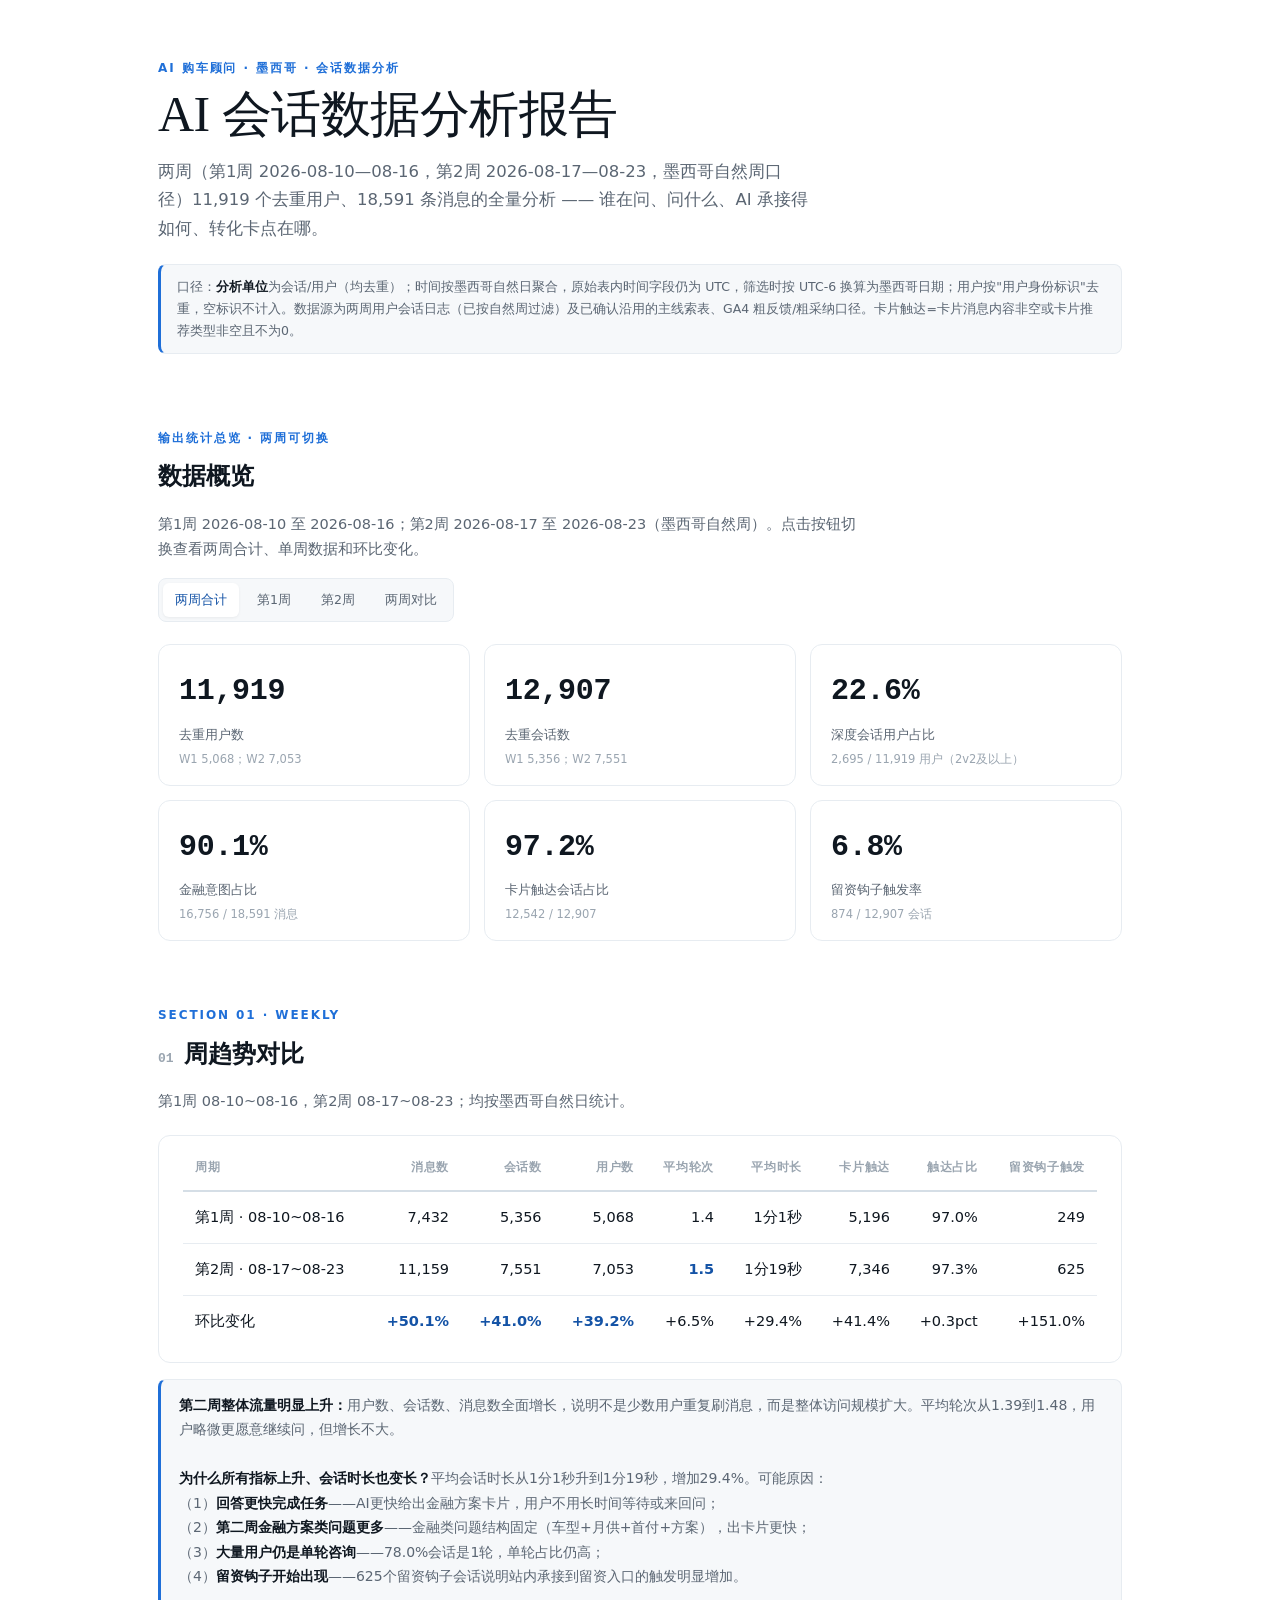
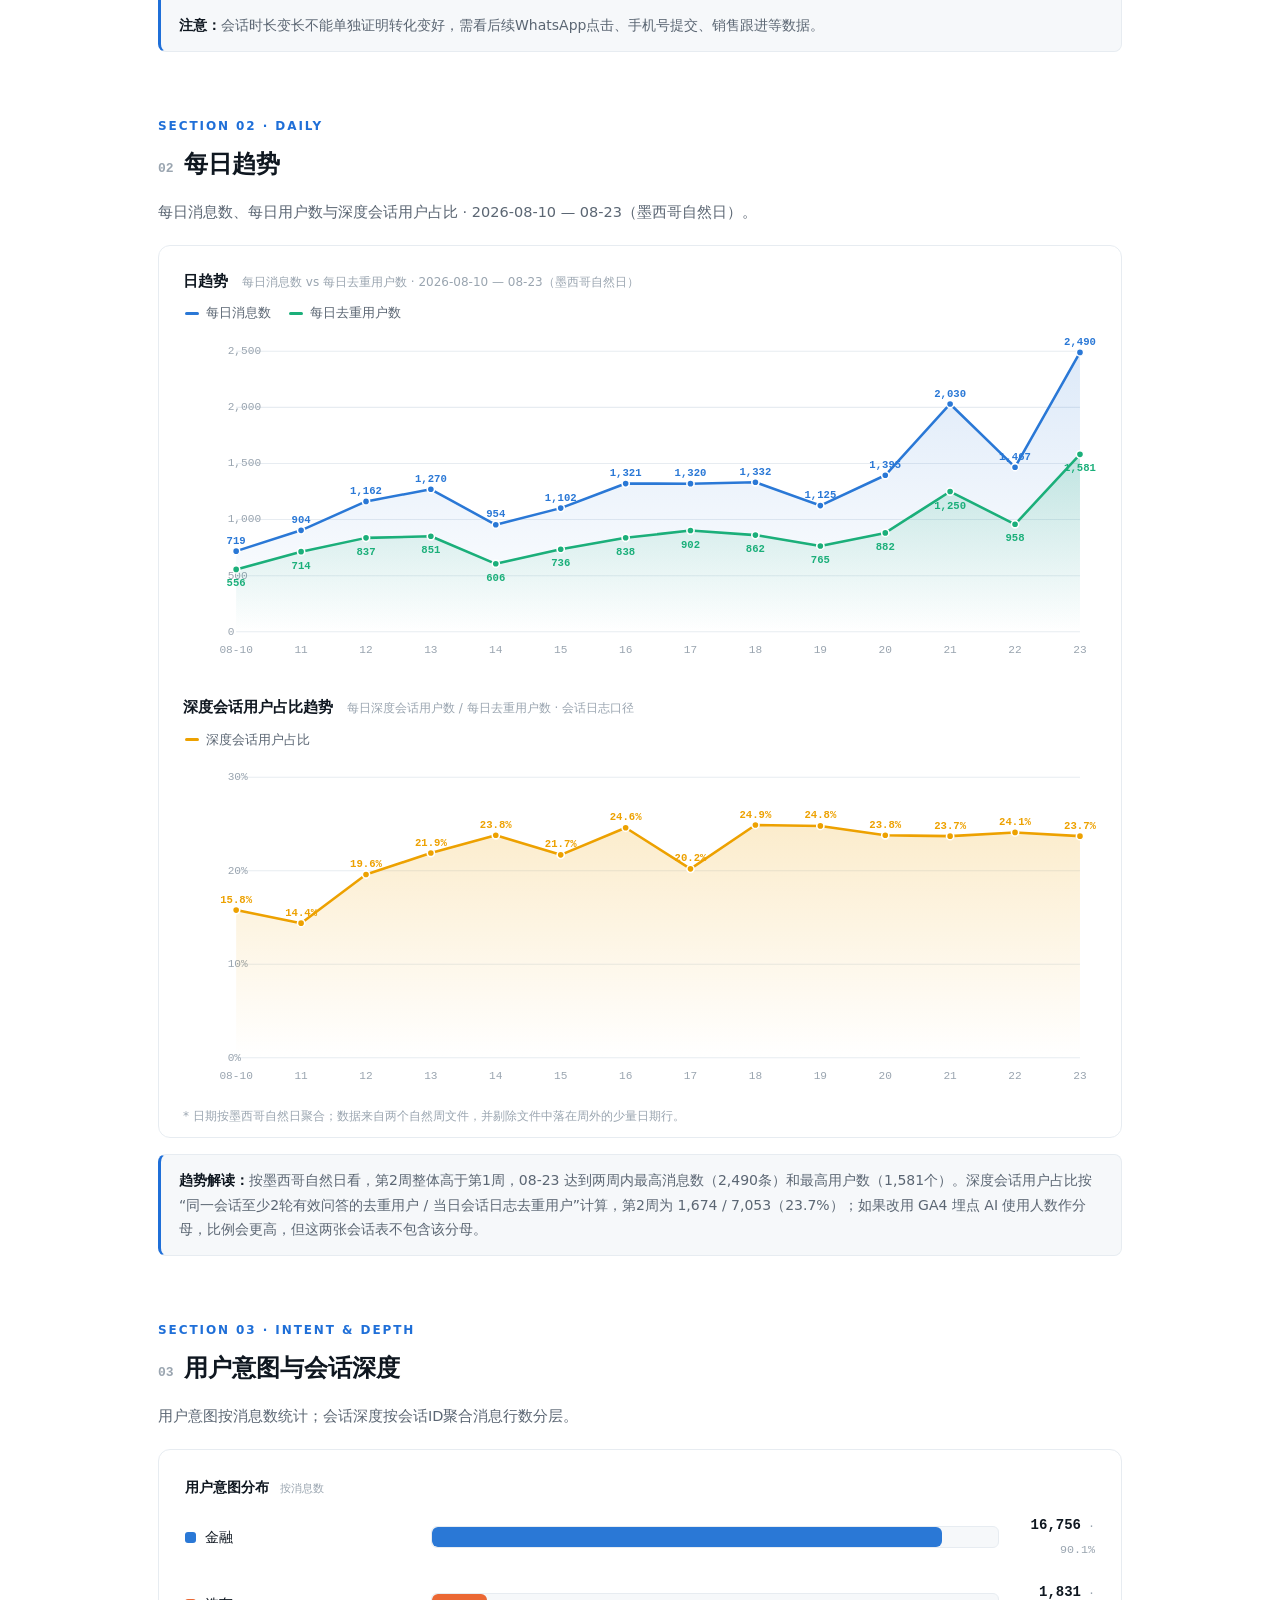
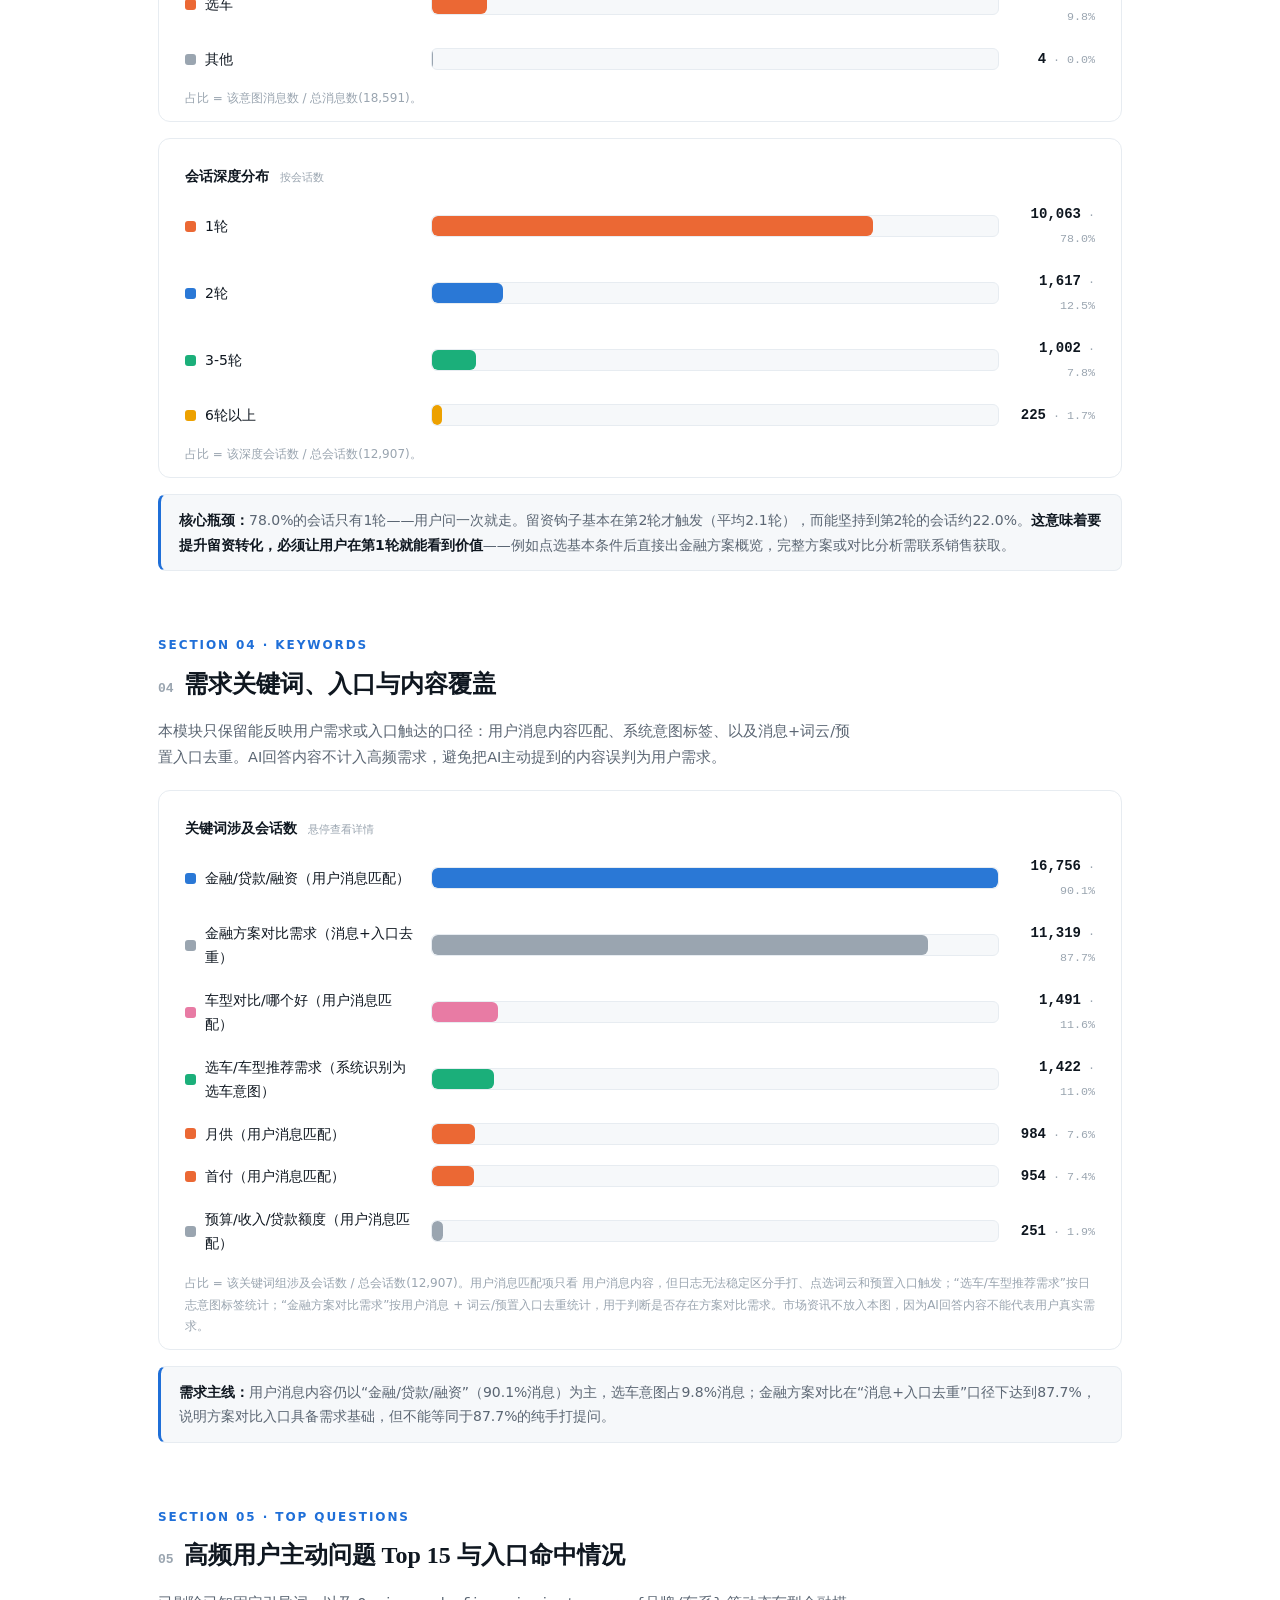
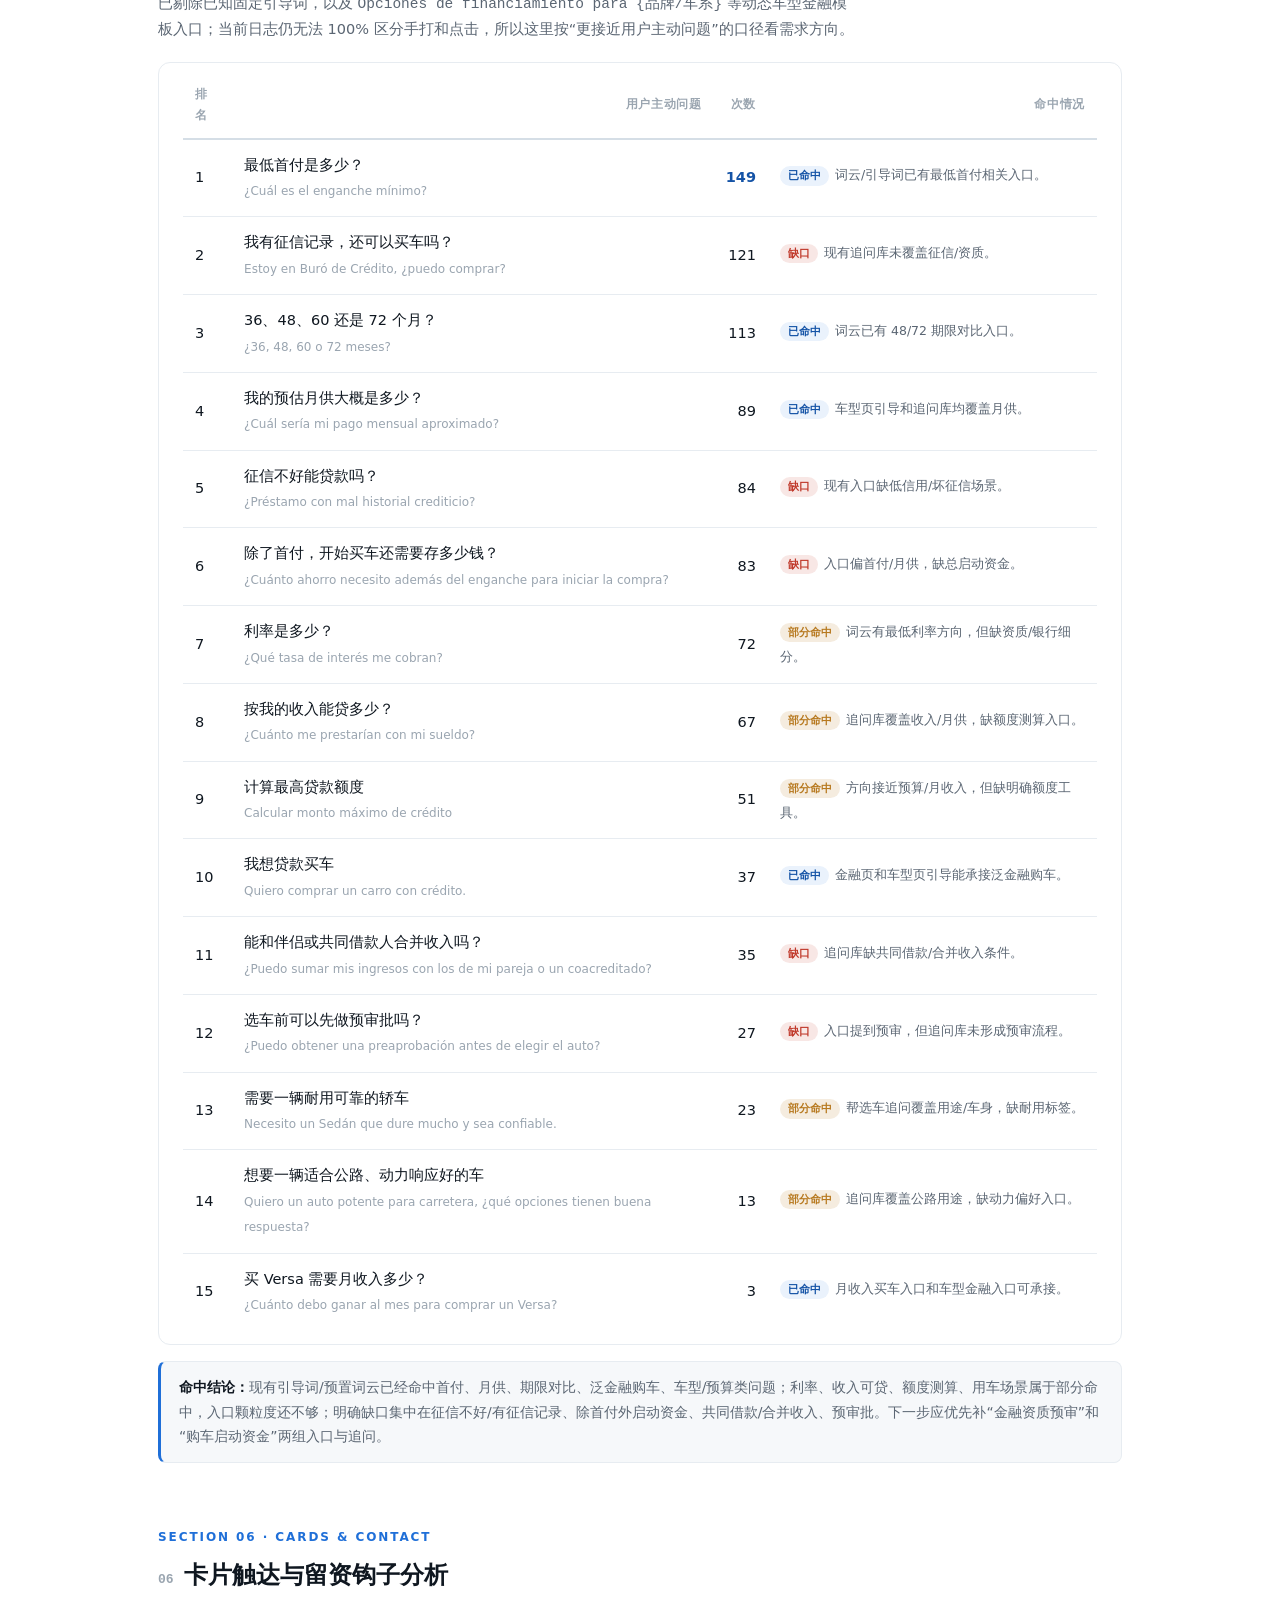
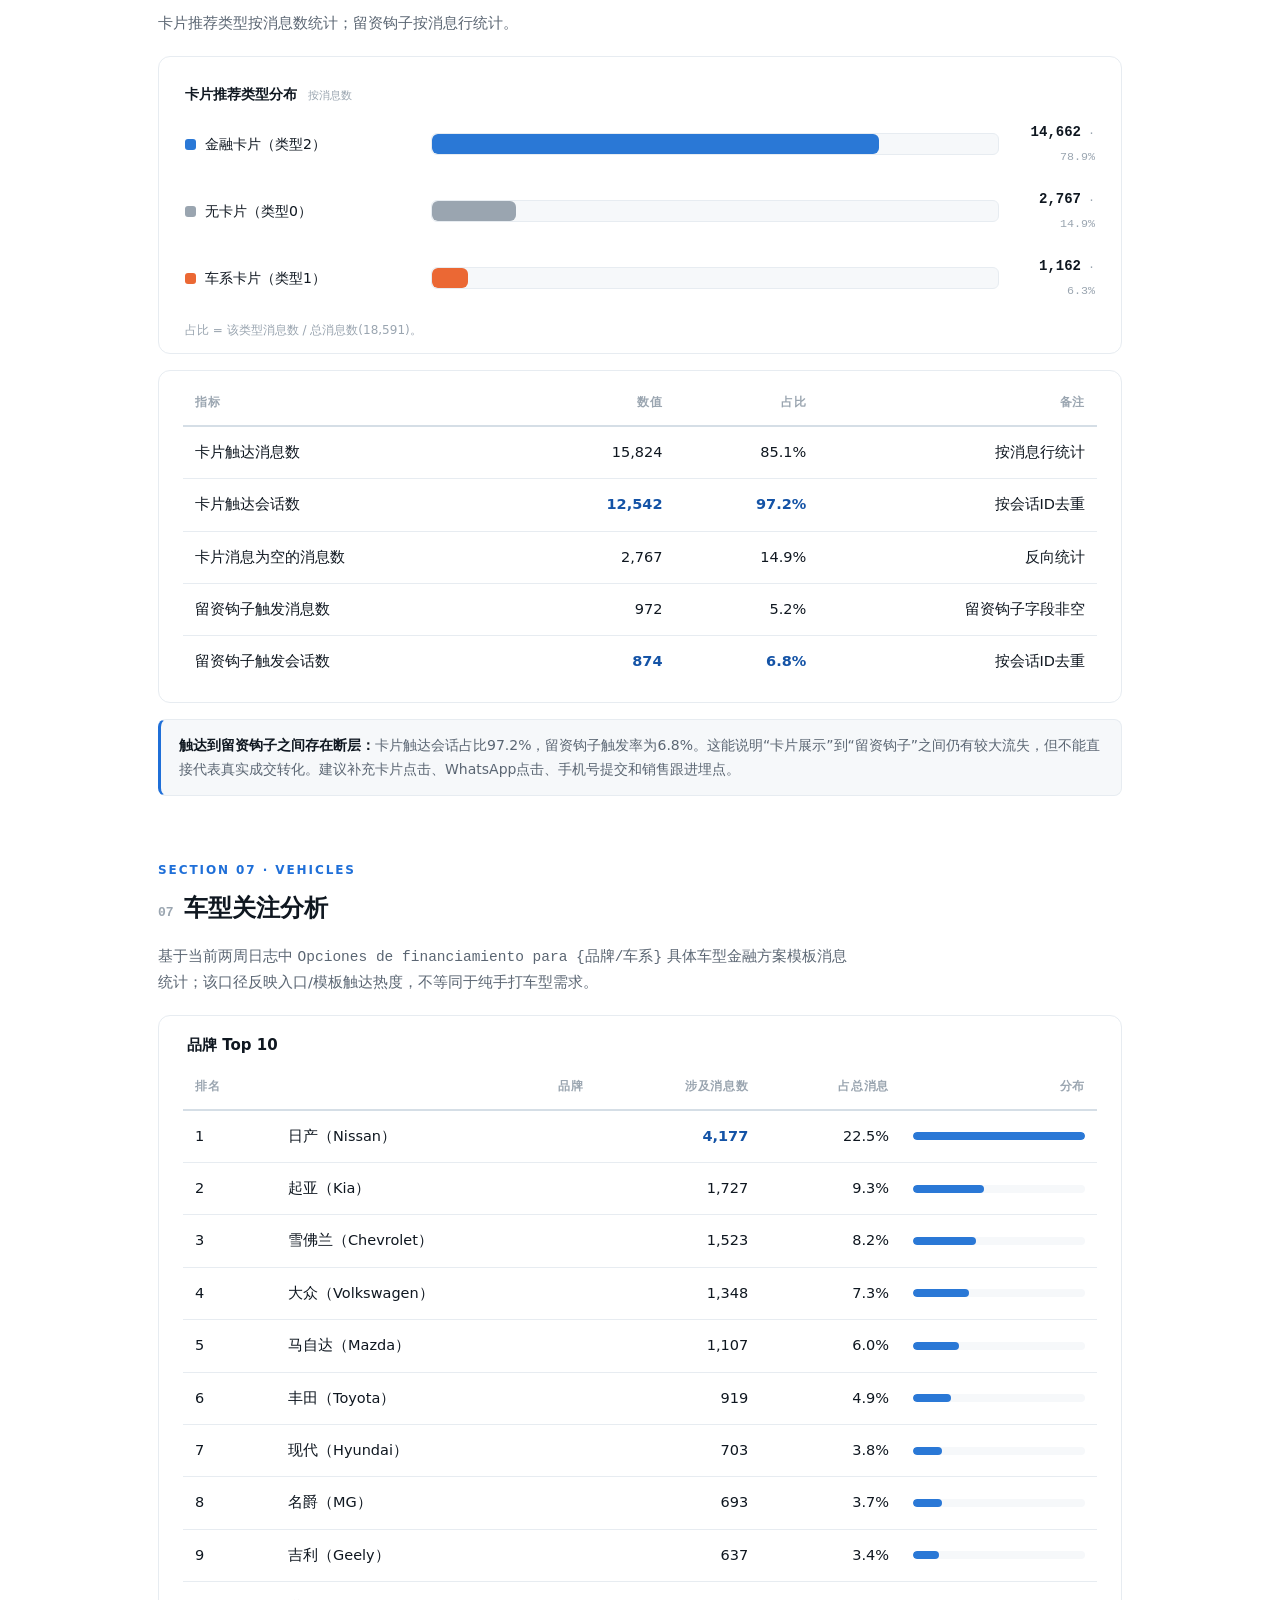
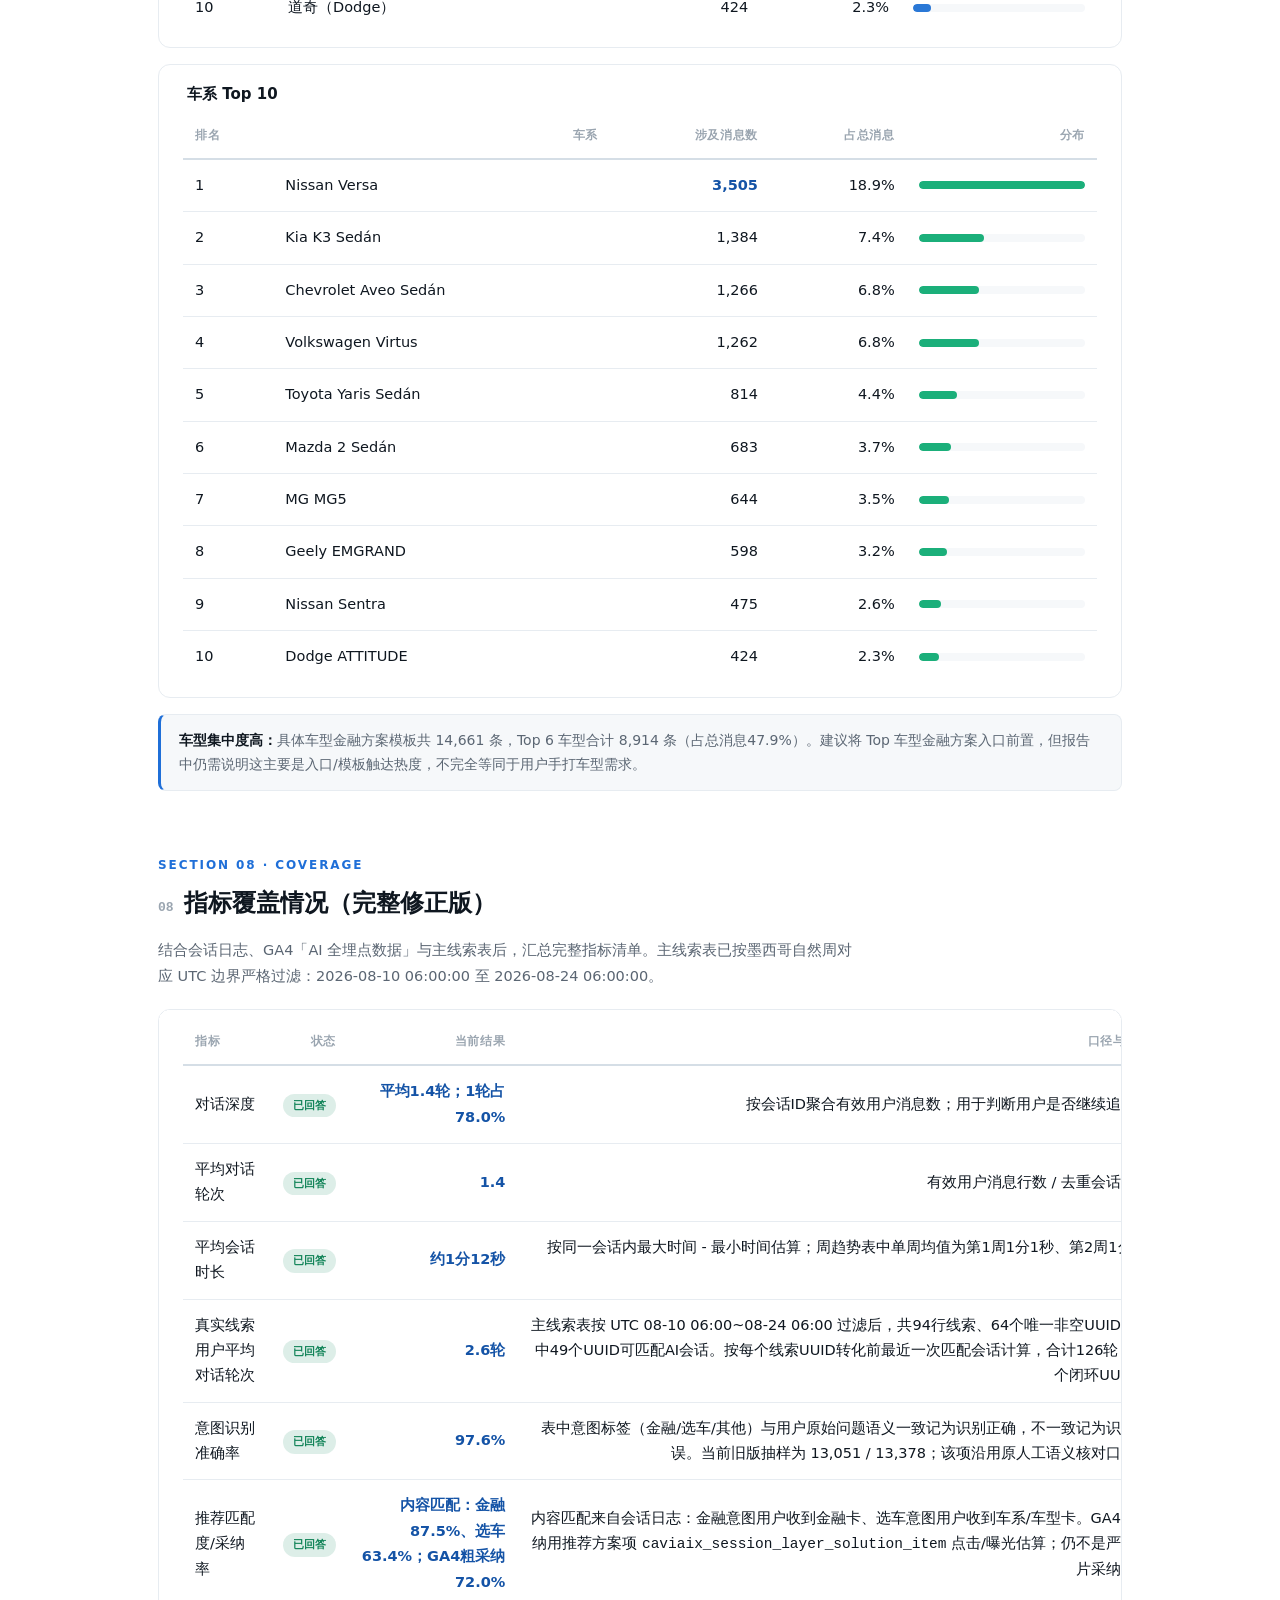
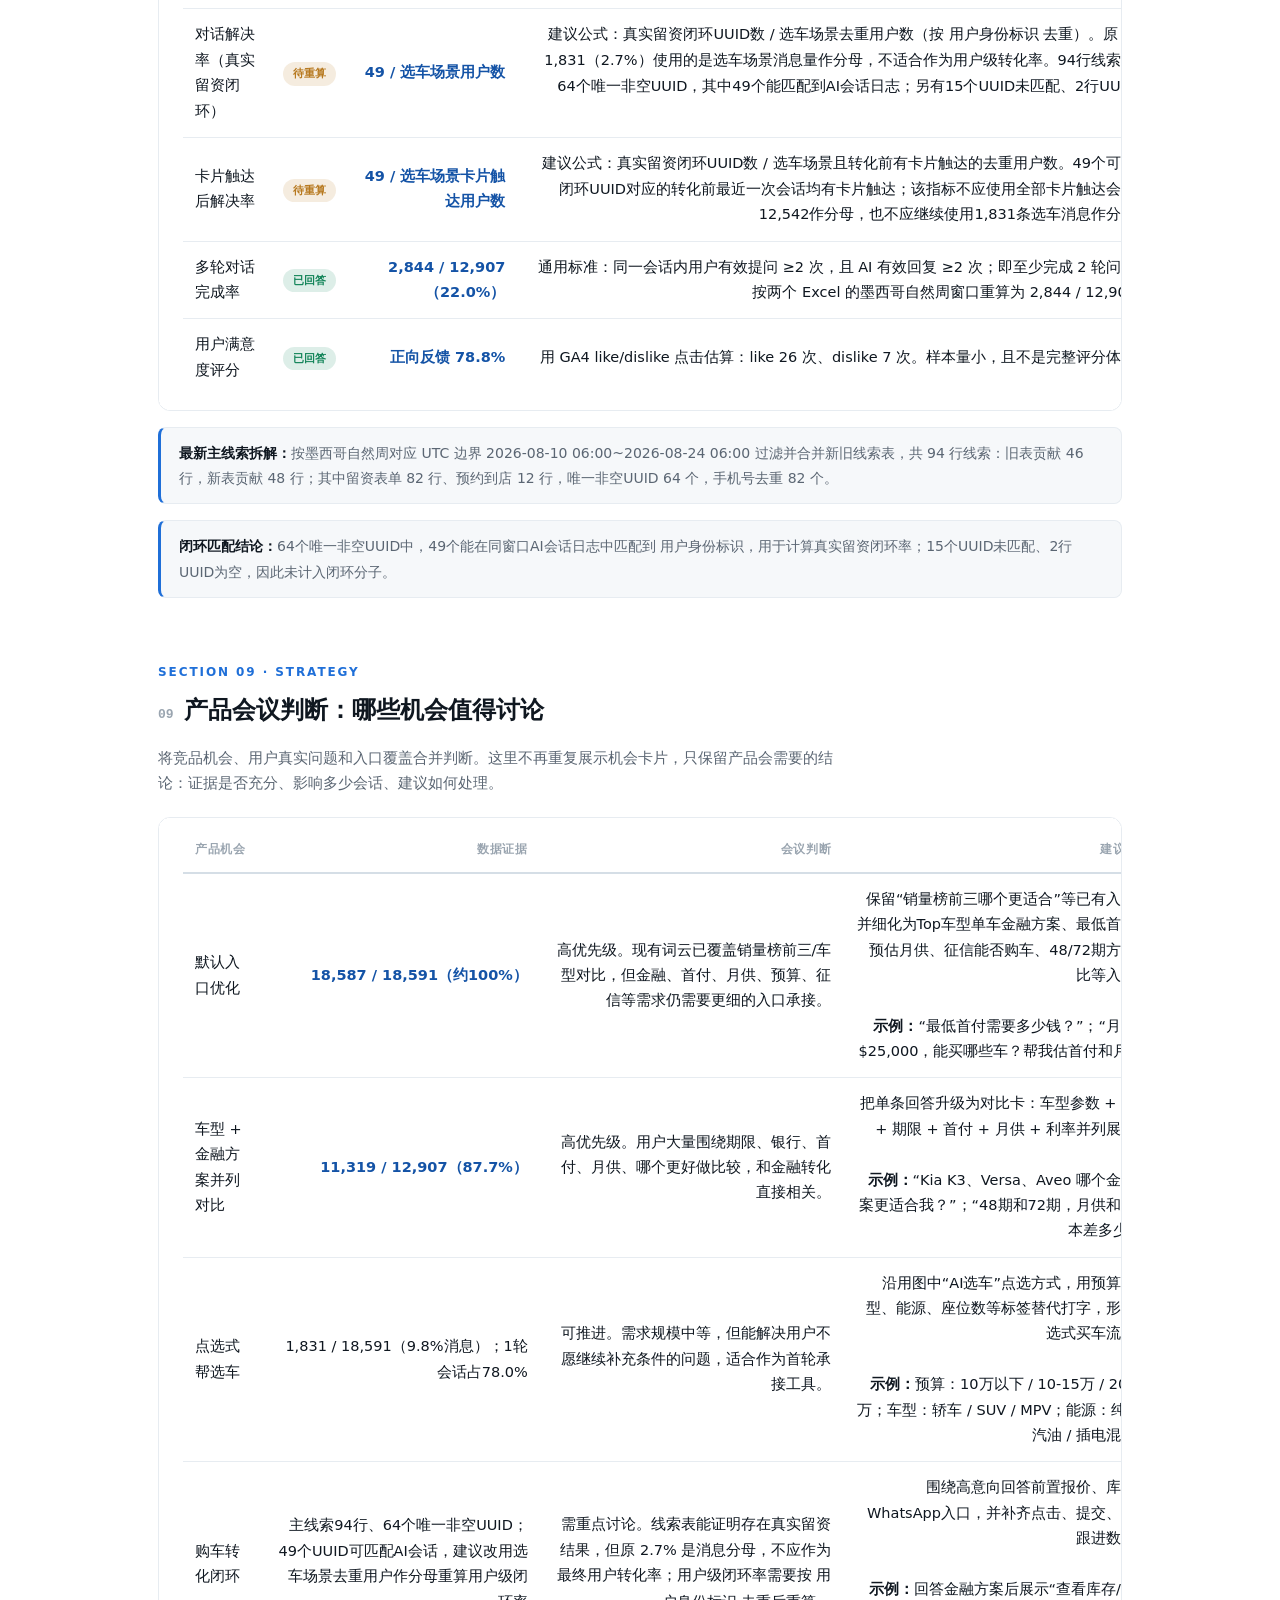
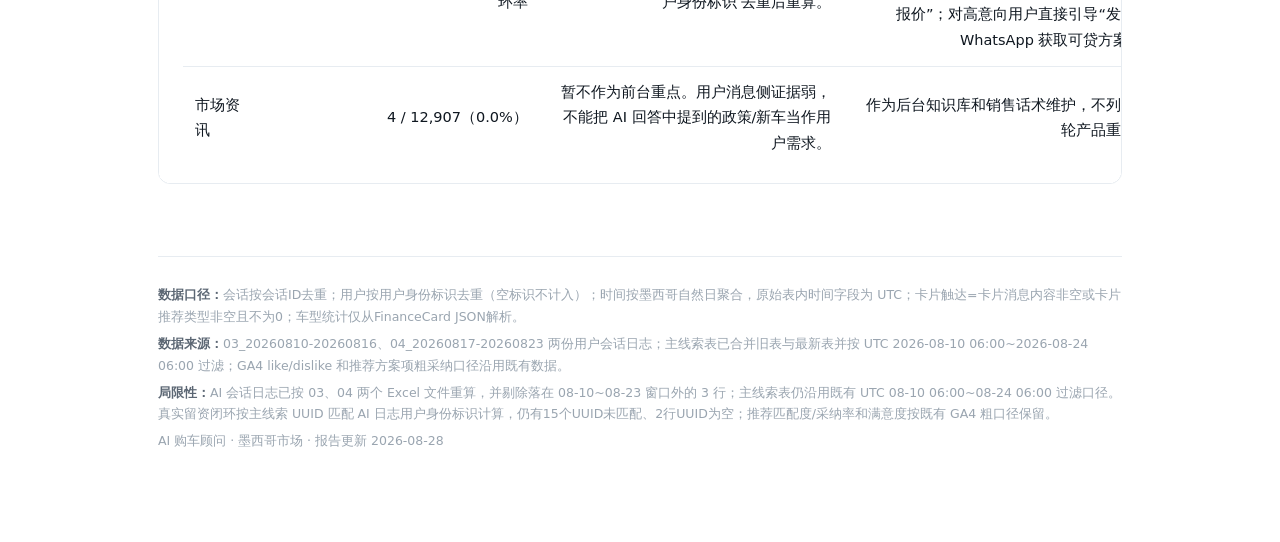
==== lixiaohan-ai-session-report/index.html @ ad34d728 "Revise AI report conversion metric and sorting" ====
<!doctype html>
<html lang="zh-CN">
<head>
<meta charset="UTF-8">
<meta name="viewport" content="width=device-width, initial-scale=1">
<title>AI 会话数据分析报告</title>
<style>
  :root{
    --bg:#FFFFFF; --surface:#FFFFFF; --surface2:#F6F8FA; --line:#E7ECF1; --line2:#D5DEE6;
    --ink:#0F1720; --muted:#5B6673; --dim:#9AA5B0;
    --accent:#1F6FD8; --accent-ink:#1453A6; --soft:#EAF2FC;
    --s1:#2a78d6; --s2:#eb6834; --s3:#1baf7a; --s4:#eda100; --s5:#e87ba4;
    --good:#14855A; --warn:#B7791F; --crit:#C0392B;
  }
  @media (prefers-color-scheme:dark){
    :root:where(:not([data-theme="light"])){
      --bg:#10161D; --surface:#151D26; --surface2:#1B2531; --line:#263140; --line2:#33404F;
      --ink:#E9EEF4; --muted:#9AA8B6; --dim:#6E7C8B;
      --accent:#5B9DF0; --accent-ink:#9EC4F7; --soft:#18283C;
      --s1:#3987e5; --s2:#d95926; --s3:#199e70; --s4:#c98500; --s5:#d55181;
      --good:#3FCE94; --warn:#E0A13C; --crit:#EF6A5A;
    }
  }
  :root[data-theme="dark"]{
    --bg:#10161D; --surface:#151D26; --surface2:#1B2531; --line:#263140; --line2:#33404F;
    --ink:#E9EEF4; --muted:#9AA8B6; --dim:#6E7C8B;
    --accent:#5B9DF0; --accent-ink:#9EC4F7; --soft:#18283C;
    --s1:#3987e5; --s2:#d95926; --s3:#199e70; --s4:#c98500; --s5:#d55181;
    --good:#3FCE94; --warn:#E0A13C; --crit:#EF6A5A;
  }
  *{box-sizing:border-box}
  body{margin:0;background:var(--bg);color:var(--ink);
    font-family:-apple-system,BlinkMacSystemFont,"PingFang SC","Segoe UI",system-ui,"Helvetica Neue",sans-serif;
    line-height:1.75;-webkit-font-smoothing:antialiased}
  .wrap{max-width:1020px;margin:0 auto;padding:0 28px 90px}
  a{color:var(--accent)}
  .kicker{font-size:12px;letter-spacing:.16em;text-transform:uppercase;color:var(--accent);font-weight:600}
  h1{font-family:"Iowan Old Style","Songti SC",Palatino,Georgia,serif;font-size:clamp(32px,5vw,50px);
    line-height:1.08;margin:.5rem 0 1rem;text-wrap:balance;font-weight:500;letter-spacing:-.01em}
  .lede{font-size:16.5px;color:var(--muted);max-width:62ch}
  .scopenote{margin-top:20px;font-size:12.5px;color:var(--muted);border:1px solid var(--line);border-left:3px solid var(--accent);
    padding:11px 16px;border-radius:8px;background:var(--surface2)}
  .scopenote b{color:var(--ink);font-weight:600}
  .masthead{padding:58px 0 10px}
  .stats{display:grid;grid-template-columns:repeat(4,1fr);gap:14px;margin-top:34px}
  @media(max-width:820px){.stats{grid-template-columns:repeat(2,1fr)}}
  @media(max-width:460px){.stats{grid-template-columns:1fr}}
  .stat{background:var(--surface);border:1px solid var(--line);border-radius:12px;padding:20px 20px 16px}
  .stat:hover{border-color:var(--line2)}
  .stat .n{font-family:"SF Mono",ui-monospace,Menlo,monospace;font-size:30px;font-weight:600;font-variant-numeric:tabular-nums;color:var(--ink);letter-spacing:-.01em}
  .stat .k{font-size:12.5px;color:var(--muted);margin-top:6px}
  .stat .d{font-size:11.5px;color:var(--dim);margin-top:3px}
  .ov{display:grid;grid-template-columns:repeat(3,1fr);gap:14px;margin-top:22px}
  @media(max-width:820px){.ov{grid-template-columns:repeat(2,1fr)}}
  @media(max-width:460px){.ov{grid-template-columns:1fr}}
  section{margin-top:64px}
  h2{font-family:"Iowan Old Style","Songti SC",Palatino,Georgia,serif;font-size:24px;font-weight:600;
    margin:.4rem 0 6px;text-wrap:balance}
  h2 .no{font-size:13px;color:var(--dim);font-family:"SF Mono",ui-monospace,Menlo,monospace;margin-right:10px}
  .sub{color:var(--muted);font-size:14.5px;max-width:76ch}
  .panel{background:var(--surface);border:1px solid var(--line);border-radius:12px;padding:8px 24px 14px;margin-top:20px;overflow-x:auto}
  table{border-collapse:collapse;width:100%;min-width:640px;font-size:14.5px}
  th,td{padding:13px 12px;text-align:right;border-bottom:1px solid var(--line);font-variant-numeric:tabular-nums}
  th:first-child,td:first-child{text-align:left}
  thead th{font-size:11.5px;letter-spacing:.06em;text-transform:uppercase;color:var(--dim);font-weight:600;border-bottom:2px solid var(--line2)}
  tbody tr:last-child td{border-bottom:none}
  tbody tr:hover td{background:var(--surface2)}
  .hl{font-weight:600;color:var(--accent-ink)}
  .insight{margin-top:16px;background:var(--surface2);border:1px solid var(--line);border-left:3px solid var(--accent);
    border-radius:8px;padding:13px 18px;font-size:14px;color:var(--muted)}
  .insight b{color:var(--ink);font-weight:600}
  /* daily trend chart */
  .daychart{background:var(--surface);border:1px solid var(--line);border-radius:12px;padding:22px 24px 10px;margin-top:20px;position:relative}
  .dc-head{display:flex;align-items:baseline;gap:14px;flex-wrap:wrap;margin-bottom:8px}
  .dc-head h3{font-size:15px;font-weight:600;margin:0}
  .dc-head .scope{font-size:12px;color:var(--dim)}
  .dcl{display:flex;gap:18px;margin:0 0 6px 2px;flex-wrap:wrap}
  .dcl .item{display:flex;align-items:center;gap:7px;font-size:12.5px;color:var(--muted)}
  .dcl .sw{width:14px;height:3px;border-radius:2px;flex:0 0 auto}
  .dcwrap{position:relative;width:100%}
  .dcwrap svg{width:100%;height:auto;display:block}
  .gridl{stroke:var(--line);stroke-width:1}
  .ylab{font-size:10.5px;fill:var(--dim);font-family:"SF Mono",ui-monospace,Menlo,monospace}
  .xlab{font-size:10.5px;fill:var(--dim);text-anchor:middle;font-family:"SF Mono",ui-monospace,Menlo,monospace}
  .areaT{fill:url(#gradT);opacity:.16}
  .areaD{fill:url(#gradD);opacity:.20}
  .areaP{fill:url(#gradP);opacity:.20}
  .lineT{fill:none;stroke:var(--s1);stroke-width:2.4;stroke-linejoin:round;stroke-linecap:round}
  .lineD{fill:none;stroke:var(--s3);stroke-width:2.4;stroke-linejoin:round;stroke-linecap:round}
  .lineP{fill:none;stroke:var(--s4);stroke-width:2.4;stroke-linejoin:round;stroke-linecap:round}
  .mk{stroke:var(--surface);stroke-width:1.5}
  .guide{stroke:var(--line2);stroke-width:1;stroke-dasharray:3 3;display:none}
  .vlabT{font-size:10px;fill:var(--s1);font-family:"SF Mono",ui-monospace,Menlo,monospace;font-weight:600;text-anchor:middle;font-variant-numeric:tabular-nums}
  .vlabD{font-size:10px;fill:var(--s3);font-family:"SF Mono",ui-monospace,Menlo,monospace;font-weight:600;text-anchor:middle;font-variant-numeric:tabular-nums}
  .vlabP{font-size:10px;fill:var(--s4);font-family:"SF Mono",ui-monospace,Menlo,monospace;font-weight:600;text-anchor:middle;font-variant-numeric:tabular-nums}
  .dctip{position:absolute;pointer-events:none;background:var(--ink);color:var(--bg);font-size:12px;line-height:1.5;
    padding:7px 11px;border-radius:7px;white-space:nowrap;transform:translate(-50%,-108%);opacity:0;transition:opacity .12s;
    box-shadow:0 6px 16px rgba(0,0,0,.12);z-index:5}
  .dctip b{font-family:"SF Mono",ui-monospace,Menlo,monospace;font-variant-numeric:tabular-nums}
  .dcwrap.hover .guide,.dcwrap.hover .dctip{display:block;opacity:1}
  .dctip .r1{color:var(--s1);font-weight:700}
  .dctip .r2{color:var(--s3);font-weight:700}
  /* chart */
  .chart{background:var(--surface);border:1px solid var(--line);border-radius:12px;padding:26px 26px 12px;margin-top:20px}
  .chart-title{font-size:13.5px;font-weight:600;margin-bottom:4px}
  .chart-title small{color:var(--dim);font-weight:400;margin-left:6px}
  .bar-row{display:grid;grid-template-columns:230px 1fr 80px;align-items:center;gap:16px;padding:9px 0;position:relative}
  @media(max-width:720px){.bar-row{grid-template-columns:1fr}}
  .bar-label{font-size:14px;font-weight:500;display:flex;align-items:center;gap:9px}
  .chip{width:11px;height:11px;border-radius:3px;flex:0 0 auto}
  .track{height:22px;background:var(--surface2);border-radius:6px;overflow:hidden;border:1px solid var(--line)}
  .fill{height:100%;border-radius:6px;width:0;transition:width 1s cubic-bezier(.2,.7,.2,1)}
  .bar-num{font-family:"SF Mono",ui-monospace,Menlo,monospace;font-size:14px;font-weight:600;font-variant-numeric:tabular-nums;text-align:right;color:var(--ink)}
  .bar-num small{color:var(--dim);font-weight:400}
  .tip{position:absolute;right:110px;bottom:calc(100% + 4px);background:var(--ink);color:var(--bg);font-size:12px;padding:6px 11px;
    border-radius:7px;white-space:nowrap;opacity:0;pointer-events:none;transform:translateY(4px);transition:.16s;z-index:5;box-shadow:0 6px 16px rgba(0,0,0,.12)}
  .bar-row:hover .tip{opacity:1;transform:translateY(0)}
  .chartlegend{margin-top:8px;font-size:12px;color:var(--dim)}
  /* mini bar in table */
  .mini-track{height:8px;background:var(--surface2);border-radius:4px;overflow:hidden;width:100%;min-width:80px}
  .mini-fill{height:100%;border-radius:4px}
  /* status badge */
  .badge{display:inline-block;font-size:11px;font-weight:600;padding:2px 10px;border-radius:999px;white-space:nowrap}
  .badge.good{background:color-mix(in srgb,var(--good) 14%,transparent);color:var(--good)}
  .badge.partial{background:color-mix(in srgb,var(--warn) 14%,transparent);color:var(--warn)}
  .badge.miss{background:color-mix(in srgb,var(--crit) 14%,transparent);color:var(--crit)}
  .match{font-size:12.5px;line-height:1.55;color:var(--muted);text-align:left}
  .match b{color:var(--ink);font-weight:600}
  .match .tag{display:inline-block;margin:0 6px 5px 0;padding:1px 8px;border-radius:999px;background:var(--soft);color:var(--accent-ink);font-size:11px;font-weight:600;white-space:nowrap}
  .match .gap{background:color-mix(in srgb,var(--warn) 14%,transparent);color:var(--warn)}
  .match .miss{background:color-mix(in srgb,var(--crit) 12%,transparent);color:var(--crit)}
  /* strat blocks */
  .strat{display:grid;grid-template-columns:1fr;gap:14px;margin-top:20px}
  .stratblock{background:var(--surface);border:1px solid var(--line);border-radius:12px;padding:20px 24px}
  .stratblock:hover{border-color:var(--line2)}
  .stratblock h3{font-size:17px;margin:8px 0 4px;font-weight:600}
  .stratblock .rank{font-size:11px;font-weight:700;letter-spacing:.12em;text-transform:uppercase;color:var(--accent)}
  .stratblock p{font-size:14px;color:var(--muted);margin:8px 0 0}
  .stratblock ul{margin:10px 0 0;padding-left:20px;font-size:14px;color:var(--muted)}
  .stratblock li{margin:6px 0}
  .stratblock li b{color:var(--ink);font-weight:600}
  .pill{display:inline-block;font-size:11px;font-weight:600;padding:1px 9px;border-radius:999px;margin-left:8px;vertical-align:2px}
  .pill.good{background:color-mix(in srgb,var(--good) 12%,transparent);color:var(--good)}
  .pill.warn{background:color-mix(in srgb,var(--warn) 12%,transparent);color:var(--warn)}
  .foot{margin-top:72px;border-top:1px solid var(--line);padding-top:22px;font-size:12.5px;color:var(--dim)}
  .foot p{margin:5px 0}
  .foot b{color:var(--muted);font-weight:600}

  .seg{display:inline-flex;gap:6px;border:1px solid var(--line);border-radius:8px;padding:4px;background:var(--surface2);margin-top:16px;flex-wrap:wrap}
  .seg button{appearance:none;border:0;background:transparent;color:var(--muted);font:inherit;font-size:12.5px;padding:6px 12px;border-radius:6px;cursor:pointer}
  .seg button.active{background:var(--surface);color:var(--accent-ink);box-shadow:0 1px 3px rgba(0,0,0,.06)}
  .need{background:var(--surface);border:1px solid var(--line);border-radius:12px;padding:16px 16px 14px}
  .need .idx{font-family:"SF Mono",ui-monospace,Menlo,monospace;font-size:11px;color:var(--accent);font-weight:700;letter-spacing:.08em}
  .need h3{font-size:15px;margin:8px 0 6px;font-weight:600;line-height:1.35}
  .need p{font-size:13px;color:var(--muted);margin:0;line-height:1.65}
</style>
</head>
<body>

<div class="wrap">
  <header class="masthead">
    <div class="kicker">AI 购车顾问 · 墨西哥 · 会话数据分析</div>
    <h1>AI 会话数据分析报告</h1>
    <p class="lede">两周（第1周 2026-08-10—08-16，第2周 2026-08-17—08-23，墨西哥自然周口径）11,919 个去重用户、18,591 条消息的全量分析 —— 谁在问、问什么、AI 承接得如何、转化卡点在哪。</p>
    <div class="scopenote">口径：<b>分析单位</b>为会话/用户（均去重）；时间按墨西哥自然日聚合，原始表内时间字段仍为 UTC，筛选时按 UTC-6 换算为墨西哥日期；用户按"用户身份标识"去重，空标识不计入。数据源为两周用户会话日志（已按自然周过滤）及已确认沿用的主线索表、GA4 粗反馈/粗采纳口径。卡片触达=卡片消息内容非空或卡片推荐类型非空且不为0。</div>
  </header>

  <!-- 数据概览 -->
  <section>
    <div class="kicker">输出统计总览 · 两周可切换</div>
    <h2>数据概览</h2>
    <p class="sub" style="margin-bottom:0">第1周 2026-08-10 至 2026-08-16；第2周 2026-08-17 至 2026-08-23（墨西哥自然周）。点击按钮切换查看两周合计、单周数据和环比变化。</p>
    <div class="seg" id="overviewTabs" aria-label="数据概览切换">
      <button class="active" data-view="total">两周合计</button>
      <button data-view="w1">第1周</button>
      <button data-view="w2">第2周</button>
      <button data-view="compare">两周对比</button>
    </div>
    <div class="ov" id="overviewCards">
      <div class="stat"><div class="n" data-key="users">11,919</div><div class="k">去重用户数</div><div class="d" data-note="users">W1 5,068；W2 7,053</div></div>
      <div class="stat"><div class="n" data-key="sessions">12,907</div><div class="k">去重会话数</div><div class="d" data-note="sessions">W1 5,356；W2 7,551</div></div>
      <div class="stat"><div class="n" data-key="messages">22.6%</div><div class="k">深度会话用户占比</div><div class="d" data-note="messages">2,695 / 11,919 用户（2v2及以上）</div></div>
      <div class="stat"><div class="n" data-key="finance">90.1%</div><div class="k">金融意图占比</div><div class="d" data-note="finance">16,756 / 18,591 消息</div></div>
      <div class="stat"><div class="n" data-key="cards">97.2%</div><div class="k">卡片触达会话占比</div><div class="d" data-note="cards">12,542 / 12,907</div></div>
      <div class="stat"><div class="n" data-key="leadHook">6.8%</div><div class="k">留资钩子触发率</div><div class="d" data-note="leadHook">874 / 12,907 会话</div></div>
    </div>
  </section>

  <!-- Section 01: 周趋势对比 -->
  <section>
    <div class="kicker">Section 01 · Weekly</div>
    <h2><span class="no">01</span>周趋势对比</h2>
    <p class="sub">第1周 08-10~08-16，第2周 08-17~08-23；均按墨西哥自然日统计。</p>
    <div class="panel">
      <table>
        <thead><tr><th>周期</th><th>消息数</th><th>会话数</th><th>用户数</th><th>平均轮次</th><th>平均时长</th><th>卡片触达</th><th>触达占比</th><th>留资钩子触发</th></tr></thead>
        <tbody>
          <tr><td>第1周 · 08-10~08-16</td><td>7,432</td><td>5,356</td><td>5,068</td><td>1.4</td><td>1分1秒</td><td>5,196</td><td>97.0%</td><td>249</td></tr>
          <tr><td>第2周 · 08-17~08-23</td><td>11,159</td><td>7,551</td><td>7,053</td><td class="hl">1.5</td><td>1分19秒</td><td>7,346</td><td>97.3%</td><td>625</td></tr>
          <tr><td>环比变化</td><td class="hl">+50.1%</td><td class="hl">+41.0%</td><td class="hl">+39.2%</td><td>+6.5%</td><td>+29.4%</td><td>+41.4%</td><td>+0.3pct</td><td>+151.0%</td></tr>
        </tbody>
      </table>
    </div>
    <div class="insight">
      <b>第二周整体流量明显上升：</b>用户数、会话数、消息数全面增长，说明不是少数用户重复刷消息，而是整体访问规模扩大。平均轮次从1.39到1.48，用户略微更愿意继续问，但增长不大。<br><br>
      <b>为什么所有指标上升、会话时长也变长？</b>平均会话时长从1分1秒升到1分19秒，增加29.4%。可能原因：<br>
      （1）<b>回答更快完成任务</b>——AI更快给出金融方案卡片，用户不用长时间等待或来回问；<br>
      （2）<b>第二周金融方案类问题更多</b>——金融类问题结构固定（车型+月供+首付+方案），出卡片更快；<br>
      （3）<b>大量用户仍是单轮咨询</b>——78.0%会话是1轮，单轮占比仍高；<br>
      （4）<b>留资钩子开始出现</b>——625个留资钩子会话说明站内承接到留资入口的触发明显增加。<br><br>
      <b>注意：</b>会话时长变长不能单独证明转化变好，需看后续WhatsApp点击、手机号提交、销售跟进等数据。
    </div>
  </section>

  <!-- Section 02: 每日趋势 -->
  <section>
    <div class="kicker">Section 02 · Daily</div>
    <h2><span class="no">02</span>每日趋势</h2>
    <p class="sub">每日消息数、每日用户数与深度会话用户占比 · 2026-08-10 — 08-23（墨西哥自然日）。</p>
    <div class="daychart" id="daychart">
      <div class="dc-head">
        <h3>日趋势</h3><span class="scope">每日消息数 vs 每日去重用户数 · 2026-08-10 — 08-23（墨西哥自然日）</span>
      </div>
      <div class="dcl">
        <span class="item"><span class="sw" style="background:var(--s1)"></span>每日消息数</span>
        <span class="item"><span class="sw" style="background:var(--s3)"></span>每日去重用户数</span>
      </div>
      <div class="dcwrap" id="dcwrap">
        <svg viewBox="0 0 860 320" role="img" aria-label="每日消息数与用户数趋势折线图">
          <defs>
            <linearGradient id="gradT" x1="0" y1="0" x2="0" y2="1"><stop offset="0" stop-color="var(--s1)"/><stop offset="1" stop-color="var(--s1)" stop-opacity="0"/></linearGradient>
            <linearGradient id="gradD" x1="0" y1="0" x2="0" y2="1"><stop offset="0" stop-color="var(--s3)"/><stop offset="1" stop-color="var(--s3)" stop-opacity="0"/></linearGradient>
          </defs>
          <g id="gridg">
            <line class="gridl" x1="50" y1="284" x2="844" y2="284"/><text class="ylab" x="42" y="287">0</text>
            <line class="gridl" x1="50" y1="231.2" x2="844" y2="231.2"/><text class="ylab" x="42" y="234">500</text>
            <line class="gridl" x1="50" y1="178.4" x2="844" y2="178.4"/><text class="ylab" x="42" y="181">1,000</text>
            <line class="gridl" x1="50" y1="125.6" x2="844" y2="125.6"/><text class="ylab" x="42" y="128">1,500</text>
            <line class="gridl" x1="50" y1="72.8" x2="844" y2="72.8"/><text class="ylab" x="42" y="75">2,000</text>
            <line class="gridl" x1="50" y1="20" x2="844" y2="20"/><text class="ylab" x="42" y="23">2,500</text>
          </g>
          <path class="areaT" d="M50.0,208.1 L111.1,188.5 L172.2,161.3 L233.2,149.9 L294.3,183.3 L355.4,167.6 L416.5,144.5 L477.5,144.6 L538.6,143.3 L599.7,165.2 L660.8,136.7 L721.8,69.6 L782.9,129.1 L844.0,21.1 L844.0,284 L50.0,284 Z"/>
          <path class="lineT" d="M50.0,208.1 L111.1,188.5 L172.2,161.3 L233.2,149.9 L294.3,183.3 L355.4,167.6 L416.5,144.5 L477.5,144.6 L538.6,143.3 L599.7,165.2 L660.8,136.7 L721.8,69.6 L782.9,129.1 L844.0,21.1"/>
          <path class="areaD" d="M50.0,225.3 L111.1,208.6 L172.2,195.6 L233.2,194.1 L294.3,220.0 L355.4,206.3 L416.5,195.5 L477.5,188.7 L538.6,193.0 L599.7,203.2 L660.8,190.9 L721.8,152.0 L782.9,182.8 L844.0,117.0 L844.0,284 L50.0,284 Z"/>
          <path class="lineD" d="M50.0,225.3 L111.1,208.6 L172.2,195.6 L233.2,194.1 L294.3,220.0 L355.4,206.3 L416.5,195.5 L477.5,188.7 L538.6,193.0 L599.7,203.2 L660.8,190.9 L721.8,152.0 L782.9,182.8 L844.0,117.0"/>
          <g id="mkg">
            <circle class="mk" cx="50.0" cy="208.1" r="3.4" fill="var(--s1)"/><circle class="mk" cx="111.1" cy="188.5" r="3.4" fill="var(--s1)"/><circle class="mk" cx="172.2" cy="161.3" r="3.4" fill="var(--s1)"/><circle class="mk" cx="233.2" cy="149.9" r="3.4" fill="var(--s1)"/><circle class="mk" cx="294.3" cy="183.3" r="3.4" fill="var(--s1)"/><circle class="mk" cx="355.4" cy="167.6" r="3.4" fill="var(--s1)"/><circle class="mk" cx="416.5" cy="144.5" r="3.4" fill="var(--s1)"/><circle class="mk" cx="477.5" cy="144.6" r="3.4" fill="var(--s1)"/><circle class="mk" cx="538.6" cy="143.3" r="3.4" fill="var(--s1)"/><circle class="mk" cx="599.7" cy="165.2" r="3.4" fill="var(--s1)"/><circle class="mk" cx="660.8" cy="136.7" r="3.4" fill="var(--s1)"/><circle class="mk" cx="721.8" cy="69.6" r="3.4" fill="var(--s1)"/><circle class="mk" cx="782.9" cy="129.1" r="3.4" fill="var(--s1)"/><circle class="mk" cx="844.0" cy="21.1" r="3.4" fill="var(--s1)"/>
            <circle class="mk" cx="50.0" cy="225.3" r="3.4" fill="var(--s3)"/><circle class="mk" cx="111.1" cy="208.6" r="3.4" fill="var(--s3)"/><circle class="mk" cx="172.2" cy="195.6" r="3.4" fill="var(--s3)"/><circle class="mk" cx="233.2" cy="194.1" r="3.4" fill="var(--s3)"/><circle class="mk" cx="294.3" cy="220.0" r="3.4" fill="var(--s3)"/><circle class="mk" cx="355.4" cy="206.3" r="3.4" fill="var(--s3)"/><circle class="mk" cx="416.5" cy="195.5" r="3.4" fill="var(--s3)"/><circle class="mk" cx="477.5" cy="188.7" r="3.4" fill="var(--s3)"/><circle class="mk" cx="538.6" cy="193.0" r="3.4" fill="var(--s3)"/><circle class="mk" cx="599.7" cy="203.2" r="3.4" fill="var(--s3)"/><circle class="mk" cx="660.8" cy="190.9" r="3.4" fill="var(--s3)"/><circle class="mk" cx="721.8" cy="152.0" r="3.4" fill="var(--s3)"/><circle class="mk" cx="782.9" cy="182.8" r="3.4" fill="var(--s3)"/><circle class="mk" cx="844.0" cy="117.0" r="3.4" fill="var(--s3)"/>
          </g>
          <g id="vlabg">
            <text class="vlabT" x="50.0" y="201.1">719</text><text class="vlabT" x="111.1" y="181.5">904</text><text class="vlabT" x="172.2" y="154.3">1,162</text><text class="vlabT" x="233.2" y="142.9">1,270</text><text class="vlabT" x="294.3" y="176.3">954</text><text class="vlabT" x="355.4" y="160.6">1,102</text><text class="vlabT" x="416.5" y="137.5">1,321</text><text class="vlabT" x="477.5" y="137.6">1,320</text><text class="vlabT" x="538.6" y="136.3">1,332</text><text class="vlabT" x="599.7" y="158.2">1,125</text><text class="vlabT" x="660.8" y="129.7">1,395</text><text class="vlabT" x="721.8" y="62.6">2,030</text><text class="vlabT" x="782.9" y="122.1">1,467</text><text class="vlabT" x="844.0" y="14.1">2,490</text>
            <text class="vlabD" x="50.0" y="241.3">556</text><text class="vlabD" x="111.1" y="224.6">714</text><text class="vlabD" x="172.2" y="211.6">837</text><text class="vlabD" x="233.2" y="210.1">851</text><text class="vlabD" x="294.3" y="236.0">606</text><text class="vlabD" x="355.4" y="222.3">736</text><text class="vlabD" x="416.5" y="211.5">838</text><text class="vlabD" x="477.5" y="204.7">902</text><text class="vlabD" x="538.6" y="209.0">862</text><text class="vlabD" x="599.7" y="219.2">765</text><text class="vlabD" x="660.8" y="206.9">882</text><text class="vlabD" x="721.8" y="168.0">1,250</text><text class="vlabD" x="782.9" y="198.8">958</text><text class="vlabD" x="844.0" y="133.0">1,581</text>
          </g>
          <g id="xlabg">
            <text class="xlab" x="50.0" y="304">08-10</text><text class="xlab" x="111.1" y="304">11</text><text class="xlab" x="172.2" y="304">12</text><text class="xlab" x="233.2" y="304">13</text><text class="xlab" x="294.3" y="304">14</text><text class="xlab" x="355.4" y="304">15</text><text class="xlab" x="416.5" y="304">16</text><text class="xlab" x="477.5" y="304">17</text><text class="xlab" x="538.6" y="304">18</text><text class="xlab" x="599.7" y="304">19</text><text class="xlab" x="660.8" y="304">20</text><text class="xlab" x="721.8" y="304">21</text><text class="xlab" x="782.9" y="304">22</text><text class="xlab" x="844.0" y="304">23</text>
          </g>
          <line class="guide" id="guide" x1="0" y1="14" x2="0" y2="284"/>
        </svg>
        <div class="dctip" id="dctip"></div>
      </div>
      <div class="dc-head" style="margin-top:24px">
        <h3>深度会话用户占比趋势</h3><span class="scope">每日深度会话用户数 / 每日去重用户数 · 会话日志口径</span>
      </div>
      <div class="dcl">
        <span class="item"><span class="sw" style="background:var(--s4)"></span>深度会话用户占比</span>
      </div>
      <div class="dcwrap" id="dcwrapDeep">
        <svg viewBox="0 0 860 320" role="img" aria-label="每日深度会话用户占比趋势折线图">
          <defs>
            <linearGradient id="gradP" x1="0" y1="0" x2="0" y2="1"><stop offset="0" stop-color="var(--s4)"/><stop offset="1" stop-color="var(--s4)" stop-opacity="0"/></linearGradient>
          </defs>
          <g>
            <line class="gridl" x1="50" y1="284" x2="844" y2="284"/><text class="ylab" x="42" y="287">0%</text>
            <line class="gridl" x1="50" y1="196" x2="844" y2="196"/><text class="ylab" x="42" y="199">10%</text>
            <line class="gridl" x1="50" y1="108" x2="844" y2="108"/><text class="ylab" x="42" y="111">20%</text>
            <line class="gridl" x1="50" y1="20" x2="844" y2="20"/><text class="ylab" x="42" y="23">30%</text>
          </g>
          <path class="areaP" d="M50.0,145.0 L111.1,157.3 L172.2,111.5 L233.2,91.3 L294.3,74.6 L355.4,93.0 L416.5,67.5 L477.5,106.2 L538.6,64.9 L599.7,65.8 L660.8,74.6 L721.8,75.4 L782.9,71.9 L844.0,75.4 L844.0,284 L50.0,284 Z"/>
          <path class="lineP" d="M50.0,145.0 L111.1,157.3 L172.2,111.5 L233.2,91.3 L294.3,74.6 L355.4,93.0 L416.5,67.5 L477.5,106.2 L538.6,64.9 L599.7,65.8 L660.8,74.6 L721.8,75.4 L782.9,71.9 L844.0,75.4"/>
          <g>
            <circle class="mk" cx="50.0" cy="145.0" r="3.4" fill="var(--s4)"/><circle class="mk" cx="111.1" cy="157.3" r="3.4" fill="var(--s4)"/><circle class="mk" cx="172.2" cy="111.5" r="3.4" fill="var(--s4)"/><circle class="mk" cx="233.2" cy="91.3" r="3.4" fill="var(--s4)"/><circle class="mk" cx="294.3" cy="74.6" r="3.4" fill="var(--s4)"/><circle class="mk" cx="355.4" cy="93.0" r="3.4" fill="var(--s4)"/><circle class="mk" cx="416.5" cy="67.5" r="3.4" fill="var(--s4)"/><circle class="mk" cx="477.5" cy="106.2" r="3.4" fill="var(--s4)"/><circle class="mk" cx="538.6" cy="64.9" r="3.4" fill="var(--s4)"/><circle class="mk" cx="599.7" cy="65.8" r="3.4" fill="var(--s4)"/><circle class="mk" cx="660.8" cy="74.6" r="3.4" fill="var(--s4)"/><circle class="mk" cx="721.8" cy="75.4" r="3.4" fill="var(--s4)"/><circle class="mk" cx="782.9" cy="71.9" r="3.4" fill="var(--s4)"/><circle class="mk" cx="844.0" cy="75.4" r="3.4" fill="var(--s4)"/>
          </g>
          <g>
            <text class="vlabP" x="50.0" y="138.0">15.8%</text><text class="vlabP" x="111.1" y="150.3">14.4%</text><text class="vlabP" x="172.2" y="104.5">19.6%</text><text class="vlabP" x="233.2" y="84.3">21.9%</text><text class="vlabP" x="294.3" y="67.6">23.8%</text><text class="vlabP" x="355.4" y="86.0">21.7%</text><text class="vlabP" x="416.5" y="60.5">24.6%</text><text class="vlabP" x="477.5" y="99.2">20.2%</text><text class="vlabP" x="538.6" y="57.9">24.9%</text><text class="vlabP" x="599.7" y="58.8">24.8%</text><text class="vlabP" x="660.8" y="67.6">23.8%</text><text class="vlabP" x="721.8" y="68.4">23.7%</text><text class="vlabP" x="782.9" y="64.9">24.1%</text><text class="vlabP" x="844.0" y="68.4">23.7%</text>
          </g>
          <g>
            <text class="xlab" x="50.0" y="304">08-10</text><text class="xlab" x="111.1" y="304">11</text><text class="xlab" x="172.2" y="304">12</text><text class="xlab" x="233.2" y="304">13</text><text class="xlab" x="294.3" y="304">14</text><text class="xlab" x="355.4" y="304">15</text><text class="xlab" x="416.5" y="304">16</text><text class="xlab" x="477.5" y="304">17</text><text class="xlab" x="538.6" y="304">18</text><text class="xlab" x="599.7" y="304">19</text><text class="xlab" x="660.8" y="304">20</text><text class="xlab" x="721.8" y="304">21</text><text class="xlab" x="782.9" y="304">22</text><text class="xlab" x="844.0" y="304">23</text>
          </g>
          <line class="guide" id="guideDeep" x1="0" y1="14" x2="0" y2="284"/>
        </svg>
        <div class="dctip" id="dctipDeep"></div>
      </div>
      <div class="chartlegend" style="margin-top:10px">* 日期按墨西哥自然日聚合；数据来自两个自然周文件，并剔除文件中落在周外的少量日期行。</div>
    </div>
    <div class="insight"><b>趋势解读：</b>按墨西哥自然日看，第2周整体高于第1周，08-23 达到两周内最高消息数（2,490条）和最高用户数（1,581个）。深度会话用户占比按“同一会话至少2轮有效问答的去重用户 / 当日会话日志去重用户”计算，第2周为 1,674 / 7,053（23.7%）；如果改用 GA4 埋点 AI 使用人数作分母，比例会更高，但这两张会话表不包含该分母。</div>
  </section>

  <!-- Section 03: 用户意图与对话深度 -->
  <section>
    <div class="kicker">Section 03 · Intent & Depth</div>
    <h2><span class="no">03</span>用户意图与会话深度</h2>
    <p class="sub">用户意图按消息数统计；会话深度按会话ID聚合消息行数分层。</p>

    <div class="chart">
      <div class="chart-title">用户意图分布 <small>按消息数</small></div>
      <div class="bar-row">
        <div class="bar-label"><span class="chip" style="background:var(--s1)"></span>金融</div>
        <div class="track"><div class="fill" data-w="90.1" style="background:var(--s1)"></div></div>
        <div class="bar-num">16,756<small> · 90.1%</small></div>
        <div class="tip">金融意图 · 占全部消息的90.1%</div>
      </div>
      <div class="bar-row">
        <div class="bar-label"><span class="chip" style="background:var(--s2)"></span>选车</div>
        <div class="track"><div class="fill" data-w="9.8" style="background:var(--s2)"></div></div>
        <div class="bar-num">1,831<small> · 9.8%</small></div>
        <div class="tip">选车意图 · 占全部消息的9.8%</div>
      </div>
      <div class="bar-row">
        <div class="bar-label"><span class="chip" style="background:var(--dim)"></span>其他</div>
        <div class="track"><div class="fill" data-w="0.1" style="background:var(--dim)"></div></div>
        <div class="bar-num">4<small> · 0.0%</small></div>
        <div class="tip">其他意图 · 仅4条</div>
      </div>
      <div class="chartlegend">占比 = 该意图消息数 / 总消息数(18,591)。</div>
    </div>

    <div class="chart" style="margin-top:16px">
      <div class="chart-title">会话深度分布 <small>按会话数</small></div>
      <div class="bar-row">
        <div class="bar-label"><span class="chip" style="background:var(--s2)"></span>1轮</div>
        <div class="track"><div class="fill" data-w="78.0" style="background:var(--s2)"></div></div>
        <div class="bar-num">10,063<small> · 78.0%</small></div>
        <div class="tip">10,063个会话 · 问一次就走</div>
      </div>
      <div class="bar-row">
        <div class="bar-label"><span class="chip" style="background:var(--s1)"></span>2轮</div>
        <div class="track"><div class="fill" data-w="12.5" style="background:var(--s1)"></div></div>
        <div class="bar-num">1,617<small> · 12.5%</small></div>
        <div class="tip">1,617个会话 · 有简单追问</div>
      </div>
      <div class="bar-row">
        <div class="bar-label"><span class="chip" style="background:var(--s3)"></span>3-5轮</div>
        <div class="track"><div class="fill" data-w="7.8" style="background:var(--s3)"></div></div>
        <div class="bar-num">1,002<small> · 7.8%</small></div>
        <div class="tip">1,002个会话 · 有一定深度对话</div>
      </div>
      <div class="bar-row">
        <div class="bar-label"><span class="chip" style="background:var(--s4)"></span>6轮以上</div>
        <div class="track"><div class="fill" data-w="1.7" style="background:var(--s4)"></div></div>
        <div class="bar-num">225<small> · 1.7%</small></div>
        <div class="tip">225个会话 · 深度互动用户</div>
      </div>
      <div class="chartlegend">占比 = 该深度会话数 / 总会话数(12,907)。</div>
    </div>

    <div class="insight"><b>核心瓶颈：</b>78.0%的会话只有1轮——用户问一次就走。留资钩子基本在第2轮才触发（平均2.1轮），而能坚持到第2轮的会话约22.0%。<b>这意味着要提升留资转化，必须让用户在第1轮就能看到价值</b>——例如点选基本条件后直接出金融方案概览，完整方案或对比分析需联系销售获取。</div>
  </section>

  <!-- Section 04: 高频需求关键词 -->
  <section>
    <div class="kicker">Section 04 · Keywords</div>
    <h2><span class="no">04</span>需求关键词、入口与内容覆盖</h2>
    <p class="sub">本模块只保留能反映用户需求或入口触达的口径：用户消息内容匹配、系统意图标签、以及消息+词云/预置入口去重。AI回答内容不计入高频需求，避免把AI主动提到的内容误判为用户需求。</p>
    <div class="chart">
      <div class="chart-title">关键词涉及会话数 <small>悬停查看详情</small></div>
      <div class="bar-row">
        <div class="bar-label"><span class="chip" style="background:var(--s1)"></span>金融/贷款/融资（用户消息匹配）</div>
        <div class="track"><div class="fill" data-w="100" style="background:var(--s1)"></div></div>
        <div class="bar-num">16,756<small> · 90.1%</small></div>
        <div class="tip">16,756条消息 · 占总消息90.1%</div>
      </div>
      <div class="bar-row">
        <div class="bar-label"><span class="chip" style="background:var(--dim)"></span>金融方案对比需求（消息+入口去重）</div>
        <div class="track"><div class="fill" data-w="87.7" style="background:var(--dim)"></div></div>
        <div class="bar-num">11,319<small> · 87.7%</small></div>
        <div class="tip">按车型金融模板、方案对比、银行、期限、首付、月供等相关入口和主动问题做会话去重后为11,319个；追问库可覆盖预算/月收入，但缺少期限、银行、首付方案对比话术</div>
      </div>
      <div class="bar-row">
        <div class="bar-label"><span class="chip" style="background:var(--s5)"></span>车型对比/哪个好（用户消息匹配）</div>
        <div class="track"><div class="fill" data-w="11.6" style="background:var(--s5)"></div></div>
        <div class="bar-num">1,491<small> · 11.6%</small></div>
        <div class="tip">车型对比/哪个好相关问题涉及1,491个会话 · 占总会话约11.6%</div>
      </div>
      <div class="bar-row">
        <div class="bar-label"><span class="chip" style="background:var(--s3)"></span>选车/车型推荐需求（系统识别为选车意图）</div>
        <div class="track"><div class="fill" data-w="11.0" style="background:var(--s3)"></div></div>
        <div class="bar-num">1,422<small> · 11.0%</small></div>
        <div class="tip">选车意图涉及1,422个会话 · 占总会话约11.0%</div>
      </div>
      <div class="bar-row">
        <div class="bar-label"><span class="chip" style="background:var(--s2)"></span>月供（用户消息匹配）</div>
        <div class="track"><div class="fill" data-w="7.6" style="background:var(--s2)"></div></div>
        <div class="bar-num">984<small> · 7.6%</small></div>
        <div class="tip">月供相关问题涉及984个会话 · 占总会话约7.6%</div>
      </div>
      <div class="bar-row">
        <div class="bar-label"><span class="chip" style="background:var(--s2)"></span>首付（用户消息匹配）</div>
        <div class="track"><div class="fill" data-w="7.4" style="background:var(--s2)"></div></div>
        <div class="bar-num">954<small> · 7.4%</small></div>
        <div class="tip">首付相关问题涉及954个会话 · 占总会话约7.4%</div>
      </div>
      <div class="bar-row">
        <div class="bar-label"><span class="chip" style="background:var(--dim)"></span>预算/收入/贷款额度（用户消息匹配）</div>
        <div class="track"><div class="fill" data-w="1.9" style="background:var(--dim)"></div></div>
        <div class="bar-num">251<small> · 1.9%</small></div>
        <div class="tip">收入/贷款额度相关问题涉及251个会话 · 占总会话约1.9%</div>
      </div>
      <div class="chartlegend">占比 = 该关键词组涉及会话数 / 总会话数(12,907)。用户消息匹配项只看 <code>用户消息内容</code>，但日志无法稳定区分手打、点选词云和预置入口触发；“选车/车型推荐需求”按日志意图标签统计；“金融方案对比需求”按用户消息 + 词云/预置入口去重统计，用于判断是否存在方案对比需求。市场资讯不放入本图，因为AI回答内容不能代表用户真实需求。</div>
    </div>
    <div class="insight"><b>需求主线：</b>用户消息内容仍以“金融/贷款/融资”（90.1%消息）为主，选车意图占9.8%消息；金融方案对比在“消息+入口去重”口径下达到87.7%，说明方案对比入口具备需求基础，但不能等同于87.7%的纯手打提问。</div>
  </section>

  <!-- Section 05: 高频用户主动问题与入口命中 -->
  <section>
    <div class="kicker">Section 05 · Top Questions</div>
    <h2><span class="no">05</span>高频用户主动问题 Top 15 与入口命中情况</h2>
    <p class="sub">已剔除已知固定引导词，以及 <code>Opciones de financiamiento para {品牌/车系}</code> 等动态车型金融模板入口；当前日志仍无法 100% 区分手打和点击，所以这里按“更接近用户主动问题”的口径看需求方向。</p>
    <div class="panel">
      <table style="min-width:760px">
        <thead><tr><th>排名</th><th>用户主动问题</th><th>次数</th><th>命中情况</th></tr></thead>
        <tbody>
          <tr><td>1</td><td style="text-align:left">最低首付是多少？<br><span style="color:var(--dim);font-size:12px">¿Cuál es el enganche mínimo?</span></td><td class="hl">149</td><td><div class="match"><span class="tag">已命中</span>词云/引导词已有最低首付相关入口。</div></td></tr>
          <tr><td>2</td><td style="text-align:left">我有征信记录，还可以买车吗？<br><span style="color:var(--dim);font-size:12px">Estoy en Buró de Crédito, ¿puedo comprar?</span></td><td>121</td><td><div class="match"><span class="tag miss">缺口</span>现有追问库未覆盖征信/资质。</div></td></tr>
          <tr><td>3</td><td style="text-align:left">36、48、60 还是 72 个月？<br><span style="color:var(--dim);font-size:12px">¿36, 48, 60 o 72 meses?</span></td><td>113</td><td><div class="match"><span class="tag">已命中</span>词云已有 48/72 期限对比入口。</div></td></tr>
          <tr><td>4</td><td style="text-align:left">我的预估月供大概是多少？<br><span style="color:var(--dim);font-size:12px">¿Cuál sería mi pago mensual aproximado?</span></td><td>89</td><td><div class="match"><span class="tag">已命中</span>车型页引导和追问库均覆盖月供。</div></td></tr>
          <tr><td>5</td><td style="text-align:left">征信不好能贷款吗？<br><span style="color:var(--dim);font-size:12px">¿Préstamo con mal historial crediticio?</span></td><td>84</td><td><div class="match"><span class="tag miss">缺口</span>现有入口缺低信用/坏征信场景。</div></td></tr>
          <tr><td>6</td><td style="text-align:left">除了首付，开始买车还需要存多少钱？<br><span style="color:var(--dim);font-size:12px">¿Cuánto ahorro necesito además del enganche para iniciar la compra?</span></td><td>83</td><td><div class="match"><span class="tag miss">缺口</span>入口偏首付/月供，缺总启动资金。</div></td></tr>
          <tr><td>7</td><td style="text-align:left">利率是多少？<br><span style="color:var(--dim);font-size:12px">¿Qué tasa de interés me cobran?</span></td><td>72</td><td><div class="match"><span class="tag gap">部分命中</span>词云有最低利率方向，但缺资质/银行细分。</div></td></tr>
          <tr><td>8</td><td style="text-align:left">按我的收入能贷多少？<br><span style="color:var(--dim);font-size:12px">¿Cuánto me prestarían con mi sueldo?</span></td><td>67</td><td><div class="match"><span class="tag gap">部分命中</span>追问库覆盖收入/月供，缺额度测算入口。</div></td></tr>
          <tr><td>9</td><td style="text-align:left">计算最高贷款额度<br><span style="color:var(--dim);font-size:12px">Calcular monto máximo de crédito</span></td><td>51</td><td><div class="match"><span class="tag gap">部分命中</span>方向接近预算/月收入，但缺明确额度工具。</div></td></tr>
          <tr><td>10</td><td style="text-align:left">我想贷款买车<br><span style="color:var(--dim);font-size:12px">Quiero comprar un carro con crédito.</span></td><td>37</td><td><div class="match"><span class="tag">已命中</span>金融页和车型页引导能承接泛金融购车。</div></td></tr>
          <tr><td>11</td><td style="text-align:left">能和伴侣或共同借款人合并收入吗？<br><span style="color:var(--dim);font-size:12px">¿Puedo sumar mis ingresos con los de mi pareja o un coacreditado?</span></td><td>35</td><td><div class="match"><span class="tag miss">缺口</span>追问库缺共同借款/合并收入条件。</div></td></tr>
          <tr><td>12</td><td style="text-align:left">选车前可以先做预审批吗？<br><span style="color:var(--dim);font-size:12px">¿Puedo obtener una preaprobación antes de elegir el auto?</span></td><td>27</td><td><div class="match"><span class="tag miss">缺口</span>入口提到预审，但追问库未形成预审流程。</div></td></tr>
          <tr><td>13</td><td style="text-align:left">需要一辆耐用可靠的轿车<br><span style="color:var(--dim);font-size:12px">Necesito un Sedán que dure mucho y sea confiable.</span></td><td>23</td><td><div class="match"><span class="tag gap">部分命中</span>帮选车追问覆盖用途/车身，缺耐用标签。</div></td></tr>
          <tr><td>14</td><td style="text-align:left">想要一辆适合公路、动力响应好的车<br><span style="color:var(--dim);font-size:12px">Quiero un auto potente para carretera, ¿qué opciones tienen buena respuesta?</span></td><td>13</td><td><div class="match"><span class="tag gap">部分命中</span>追问库覆盖公路用途，缺动力偏好入口。</div></td></tr>
          <tr><td>15</td><td style="text-align:left">买 Versa 需要月收入多少？<br><span style="color:var(--dim);font-size:12px">¿Cuánto debo ganar al mes para comprar un Versa?</span></td><td>3</td><td><div class="match"><span class="tag">已命中</span>月收入买车入口和车型金融入口可承接。</div></td></tr>
        </tbody>
      </table>
    </div>
    <div class="insight"><b>命中结论：</b>现有引导词/预置词云已经命中首付、月供、期限对比、泛金融购车、车型/预算类问题；利率、收入可贷、额度测算、用车场景属于部分命中，入口颗粒度还不够；明确缺口集中在征信不好/有征信记录、除首付外启动资金、共同借款/合并收入、预审批。下一步应优先补“金融资质预审”和“购车启动资金”两组入口与追问。</div>
  </section>

  <!-- Section 06: 卡片触达与留资钩子 -->
  <section>
    <div class="kicker">Section 06 · Cards & Contact</div>
    <h2><span class="no">06</span>卡片触达与留资钩子分析</h2>
    <p class="sub">卡片推荐类型按消息数统计；留资钩子按消息行统计。</p>

    <div class="chart">
      <div class="chart-title">卡片推荐类型分布 <small>按消息数</small></div>
      <div class="bar-row">
        <div class="bar-label"><span class="chip" style="background:var(--s1)"></span>金融卡片（类型2）</div>
        <div class="track"><div class="fill" data-w="78.9" style="background:var(--s1)"></div></div>
        <div class="bar-num">14,662<small> · 78.9%</small></div>
        <div class="tip">14,662条消息 · 占总消息78.9%</div>
      </div>
      <div class="bar-row">
        <div class="bar-label"><span class="chip" style="background:var(--dim)"></span>无卡片（类型0）</div>
        <div class="track"><div class="fill" data-w="14.9" style="background:var(--dim)"></div></div>
        <div class="bar-num">2,767<small> · 14.9%</small></div>
        <div class="tip">2,767条消息 · 无卡片弹出</div>
      </div>
      <div class="bar-row">
        <div class="bar-label"><span class="chip" style="background:var(--s2)"></span>车系卡片（类型1）</div>
        <div class="track"><div class="fill" data-w="6.3" style="background:var(--s2)"></div></div>
        <div class="bar-num">1,162<small> · 6.3%</small></div>
        <div class="tip">1,162条消息 · 车系推荐卡片</div>
      </div>
      <div class="chartlegend">占比 = 该类型消息数 / 总消息数(18,591)。</div>
    </div>

    <div class="panel" style="margin-top:16px">
      <table style="min-width:560px">
        <thead><tr><th>指标</th><th>数值</th><th>占比</th><th>备注</th></tr></thead>
        <tbody>
          <tr><td>卡片触达消息数</td><td>15,824</td><td>85.1%</td><td>按消息行统计</td></tr>
          <tr><td>卡片触达会话数</td><td class="hl">12,542</td><td class="hl">97.2%</td><td>按会话ID去重</td></tr>
          <tr><td>卡片消息为空的消息数</td><td>2,767</td><td>14.9%</td><td>反向统计</td></tr>
          <tr><td>留资钩子触发消息数</td><td>972</td><td>5.2%</td><td>留资钩子字段非空</td></tr>
          <tr><td>留资钩子触发会话数</td><td class="hl">874</td><td class="hl">6.8%</td><td>按会话ID去重</td></tr>
        </tbody>
      </table>
    </div>

    <div class="insight"><b>触达到留资钩子之间存在断层：</b>卡片触达会话占比97.2%，留资钩子触发率为6.8%。这能说明“卡片展示”到“留资钩子”之间仍有较大流失，但不能直接代表真实成交转化。建议补充卡片点击、WhatsApp点击、手机号提交和销售跟进埋点。</div>
  </section>

  <!-- Section 07: 车型关注分析 -->
  <section>
    <div class="kicker">Section 07 · Vehicles</div>
    <h2><span class="no">07</span>车型关注分析</h2>
    <p class="sub">基于当前两周日志中 <code>Opciones de financiamiento para {品牌/车系}</code> 具体车型金融方案模板消息统计；该口径反映入口/模板触达热度，不等同于纯手打车型需求。</p>

    <div class="panel">
      <div style="font-size:15px;font-weight:600;margin:8px 0 4px;padding-left:4px">品牌 Top 10</div>
      <table style="min-width:720px">
        <thead><tr><th>排名</th><th>品牌</th><th>涉及消息数</th><th>占总消息</th><th>分布</th></tr></thead>
        <tbody>
          <tr><td>1</td><td style="text-align:left">日产（Nissan）</td><td class="hl">4,177</td><td>22.5%</td><td><div class="mini-track"><div class="mini-fill" style="width:100%;background:var(--s1)"></div></div></td></tr>
          <tr><td>2</td><td style="text-align:left">起亚（Kia）</td><td>1,727</td><td>9.3%</td><td><div class="mini-track"><div class="mini-fill" style="width:41.3%;background:var(--s1)"></div></div></td></tr>
          <tr><td>3</td><td style="text-align:left">雪佛兰（Chevrolet）</td><td>1,523</td><td>8.2%</td><td><div class="mini-track"><div class="mini-fill" style="width:36.5%;background:var(--s1)"></div></div></td></tr>
          <tr><td>4</td><td style="text-align:left">大众（Volkswagen）</td><td>1,348</td><td>7.3%</td><td><div class="mini-track"><div class="mini-fill" style="width:32.3%;background:var(--s1)"></div></div></td></tr>
          <tr><td>5</td><td style="text-align:left">马自达（Mazda）</td><td>1,107</td><td>6.0%</td><td><div class="mini-track"><div class="mini-fill" style="width:26.5%;background:var(--s1)"></div></div></td></tr>
          <tr><td>6</td><td style="text-align:left">丰田（Toyota）</td><td>919</td><td>4.9%</td><td><div class="mini-track"><div class="mini-fill" style="width:22.0%;background:var(--s1)"></div></div></td></tr>
          <tr><td>7</td><td style="text-align:left">现代（Hyundai）</td><td>703</td><td>3.8%</td><td><div class="mini-track"><div class="mini-fill" style="width:16.8%;background:var(--s1)"></div></div></td></tr>
          <tr><td>8</td><td style="text-align:left">名爵（MG）</td><td>693</td><td>3.7%</td><td><div class="mini-track"><div class="mini-fill" style="width:16.6%;background:var(--s1)"></div></div></td></tr>
          <tr><td>9</td><td style="text-align:left">吉利（Geely）</td><td>637</td><td>3.4%</td><td><div class="mini-track"><div class="mini-fill" style="width:15.3%;background:var(--s1)"></div></div></td></tr>
          <tr><td>10</td><td style="text-align:left">道奇（Dodge）</td><td>424</td><td>2.3%</td><td><div class="mini-track"><div class="mini-fill" style="width:10.2%;background:var(--s1)"></div></div></td></tr>
        </tbody>
      </table>
    </div>

    <div class="panel" style="margin-top:16px">
      <div style="font-size:15px;font-weight:600;margin:8px 0 4px;padding-left:4px">车系 Top 10</div>
      <table style="min-width:720px">
        <thead><tr><th>排名</th><th>车系</th><th>涉及消息数</th><th>占总消息</th><th>分布</th></tr></thead>
        <tbody>
          <tr><td>1</td><td style="text-align:left">Nissan Versa</td><td class="hl">3,505</td><td>18.9%</td><td><div class="mini-track"><div class="mini-fill" style="width:100%;background:var(--s3)"></div></div></td></tr>
          <tr><td>2</td><td style="text-align:left">Kia K3 Sedán</td><td>1,384</td><td>7.4%</td><td><div class="mini-track"><div class="mini-fill" style="width:39.5%;background:var(--s3)"></div></div></td></tr>
          <tr><td>3</td><td style="text-align:left">Chevrolet Aveo Sedán</td><td>1,266</td><td>6.8%</td><td><div class="mini-track"><div class="mini-fill" style="width:36.1%;background:var(--s3)"></div></div></td></tr>
          <tr><td>4</td><td style="text-align:left">Volkswagen Virtus</td><td>1,262</td><td>6.8%</td><td><div class="mini-track"><div class="mini-fill" style="width:36.0%;background:var(--s3)"></div></div></td></tr>
          <tr><td>5</td><td style="text-align:left">Toyota Yaris Sedán</td><td>814</td><td>4.4%</td><td><div class="mini-track"><div class="mini-fill" style="width:23.2%;background:var(--s3)"></div></div></td></tr>
          <tr><td>6</td><td style="text-align:left">Mazda 2 Sedán</td><td>683</td><td>3.7%</td><td><div class="mini-track"><div class="mini-fill" style="width:19.5%;background:var(--s3)"></div></div></td></tr>
          <tr><td>7</td><td style="text-align:left">MG MG5</td><td>644</td><td>3.5%</td><td><div class="mini-track"><div class="mini-fill" style="width:18.4%;background:var(--s3)"></div></div></td></tr>
          <tr><td>8</td><td style="text-align:left">Geely EMGRAND</td><td>598</td><td>3.2%</td><td><div class="mini-track"><div class="mini-fill" style="width:17.1%;background:var(--s3)"></div></div></td></tr>
          <tr><td>9</td><td style="text-align:left">Nissan Sentra</td><td>475</td><td>2.6%</td><td><div class="mini-track"><div class="mini-fill" style="width:13.6%;background:var(--s3)"></div></div></td></tr>
          <tr><td>10</td><td style="text-align:left">Dodge ATTITUDE</td><td>424</td><td>2.3%</td><td><div class="mini-track"><div class="mini-fill" style="width:12.1%;background:var(--s3)"></div></div></td></tr>
        </tbody>
      </table>
    </div>

    <div class="insight"><b>车型集中度高：</b>具体车型金融方案模板共 14,661 条，Top 6 车型合计 8,914 条（占总消息47.9%）。建议将 Top 车型金融方案入口前置，但报告中仍需说明这主要是入口/模板触达热度，不完全等同于用户手打车型需求。</div>
  </section>

  <!-- Section 08: 指标覆盖情况 -->
  <section>
    <div class="kicker">Section 08 · Coverage</div>
    <h2><span class="no">08</span>指标覆盖情况（完整修正版）</h2>
    <p class="sub">结合会话日志、GA4「AI 全埋点数据」与主线索表后，汇总完整指标清单。主线索表已按墨西哥自然周对应 UTC 边界严格过滤：2026-08-10 06:00:00 至 2026-08-24 06:00:00。</p>
    <div class="panel">
      <table style="min-width:980px">
        <thead><tr><th>指标</th><th>状态</th><th>当前结果</th><th>口径与限制</th></tr></thead>
        <tbody>
          <tr><td style="text-align:left">对话深度</td><td><span class="badge good">已回答</span></td><td class="hl">平均1.4轮；1轮占78.0%</td><td>按会话ID聚合有效用户消息数；用于判断用户是否继续追问。</td></tr>
          <tr><td style="text-align:left">平均对话轮次</td><td><span class="badge good">已回答</span></td><td class="hl">1.4</td><td>有效用户消息行数 / 去重会话数。</td></tr>
          <tr><td style="text-align:left">平均会话时长</td><td><span class="badge good">已回答</span></td><td class="hl">约1分12秒</td><td>按同一会话内最大时间 - 最小时间估算；周趋势表中单周均值为第1周1分1秒、第2周1分19秒。</td></tr>
          <tr><td style="text-align:left">真实线索用户平均对话轮次</td><td><span class="badge good">已回答</span></td><td class="hl">2.6轮</td><td>主线索表按 UTC 08-10 06:00~08-24 06:00 过滤后，共94行线索、64个唯一非空UUID；其中49个UUID可匹配AI会话。按每个线索UUID转化前最近一次匹配会话计算，合计126轮 / 49个闭环UUID。</td></tr>
          <tr><td style="text-align:left">意图识别准确率</td><td><span class="badge good">已回答</span></td><td class="hl">97.6%</td><td>表中意图标签（金融/选车/其他）与用户原始问题语义一致记为识别正确，不一致记为识别错误。当前旧版抽样为 13,051 / 13,378；该项沿用原人工语义核对口径。</td></tr>
          <tr><td style="text-align:left">推荐匹配度/采纳率</td><td><span class="badge good">已回答</span></td><td class="hl">内容匹配：金融87.5%、选车63.4%；GA4粗采纳72.0%</td><td>内容匹配来自会话日志：金融意图用户收到金融卡、选车意图用户收到车系/车型卡。GA4粗采纳用推荐方案项 <code>caviaix_session_layer_solution_item</code> 点击/曝光估算；仍不是严格卡片采纳率。</td></tr>
          <tr><td style="text-align:left">对话解决率（真实留资闭环）</td><td><span class="badge partial">待重算</span></td><td class="hl">49 / 选车场景用户数</td><td>建议公式：真实留资闭环UUID数 / 选车场景去重用户数（按 <code>用户身份标识</code> 去重）。原 49 / 1,831（2.7%）使用的是选车场景消息量作分母，不适合作为用户级转化率。94行线索中有64个唯一非空UUID，其中49个能匹配到AI会话日志；另有15个UUID未匹配、2行UUID为空。</td></tr>
          <tr><td style="text-align:left">卡片触达后解决率</td><td><span class="badge partial">待重算</span></td><td class="hl">49 / 选车场景卡片触达用户数</td><td>建议公式：真实留资闭环UUID数 / 选车场景且转化前有卡片触达的去重用户数。49个可匹配闭环UUID对应的转化前最近一次会话均有卡片触达；该指标不应使用全部卡片触达会话数12,542作分母，也不应继续使用1,831条选车消息作分母。</td></tr>
          <tr><td style="text-align:left">多轮对话完成率</td><td><span class="badge good">已回答</span></td><td class="hl">2,844 / 12,907（22.0%）</td><td>通用标准：同一会话内用户有效提问 ≥2 次，且 AI 有效回复 ≥2 次；即至少完成 2 轮问答。按两个 Excel 的墨西哥自然周窗口重算为 2,844 / 12,907。</td></tr>
          <tr><td style="text-align:left">用户满意度评分</td><td><span class="badge good">已回答</span></td><td class="hl">正向反馈 78.8%</td><td>用 GA4 like/dislike 点击估算：like 26 次、dislike 7 次。样本量小，且不是完整评分体系。</td></tr>
        </tbody>
      </table>
    </div>
    <div class="insight"><b>最新主线索拆解：</b>按墨西哥自然周对应 UTC 边界 2026-08-10 06:00~2026-08-24 06:00 过滤并合并新旧线索表，共 94 行线索：旧表贡献 46 行，新表贡献 48 行；其中留资表单 82 行、预约到店 12 行，唯一非空UUID 64 个，手机号去重 82 个。</div>
    <div class="insight"><b>闭环匹配结论：</b>64个唯一非空UUID中，49个能在同窗口AI会话日志中匹配到 <code>用户身份标识</code>，用于计算真实留资闭环率；15个UUID未匹配、2行UUID为空，因此未计入闭环分子。</div>
  </section>

  <!-- Section 09: 产品会议判断 -->
  <section>
    <div class="kicker">Section 09 · Strategy</div>
    <h2><span class="no">09</span>产品会议判断：哪些机会值得讨论</h2>
    <p class="sub">将竞品机会、用户真实问题和入口覆盖合并判断。这里不再重复展示机会卡片，只保留产品会需要的结论：证据是否充分、影响多少会话、建议如何处理。</p>
    <div class="panel">
      <table style="min-width:980px">
        <thead><tr><th>产品机会</th><th>数据证据</th><th>会议判断</th><th>建议方向</th></tr></thead>
        <tbody>
          <tr><td style="text-align:left">默认入口优化</td><td class="hl">18,587 / 18,591（约100%）</td><td>高优先级。现有词云已覆盖销量榜前三/车型对比，但金融、首付、月供、预算、征信等需求仍需要更细的入口承接。</td><td>保留“销量榜前三哪个更适合”等已有入口，并细化为Top车型单车金融方案、最低首付、预估月供、征信能否购车、48/72期方案对比等入口。<br><br><b>示例：</b>“最低首付需要多少钱？”；“月收入$25,000，能买哪些车？帮我估首付和月供”</td></tr>
          <tr><td style="text-align:left">车型 + 金融方案并列对比</td><td class="hl">11,319 / 12,907（87.7%）</td><td>高优先级。用户大量围绕期限、银行、首付、月供、哪个更好做比较，和金融转化直接相关。</td><td>把单条回答升级为对比卡：车型参数 + 银行 + 期限 + 首付 + 月供 + 利率并列展示。<br><br><b>示例：</b>“Kia K3、Versa、Aveo 哪个金融方案更适合我？”；“48期和72期，月供和总成本差多少？”</td></tr>
          <tr><td style="text-align:left">点选式帮选车</td><td>1,831 / 18,591（9.8%消息）；1轮会话占78.0%</td><td>可推进。需求规模中等，但能解决用户不愿继续补充条件的问题，适合作为首轮承接工具。</td><td>沿用图中“AI选车”点选方式，用预算、车型、能源、座位数等标签替代打字，形成点选式买车流程。<br><br><b>示例：</b>预算：10万以下 / 10-15万 / 20-30万；车型：轿车 / SUV / MPV；能源：纯电 / 汽油 / 插电混动。</td></tr>
          <tr><td style="text-align:left">购车转化闭环</td><td>主线索94行、64个唯一非空UUID；49个UUID可匹配AI会话，建议改用选车场景去重用户作分母重算用户级闭环率</td><td>需重点讨论。线索表能证明存在真实留资结果，但原 2.7% 是消息分母，不应作为最终用户转化率；用户级闭环率需要按 <code>用户身份标识</code> 去重后重算。</td><td>围绕高意向回答前置报价、库存、WhatsApp入口，并补齐点击、提交、销售跟进数据。<br><br><b>示例：</b>回答金融方案后展示“查看库存/获取报价”；对高意向用户直接引导“发送到 WhatsApp 获取可贷方案”。</td></tr>
          <tr><td style="text-align:left">市场资讯</td><td>4 / 12,907（0.0%）</td><td>暂不作为前台重点。用户消息侧证据弱，不能把 AI 回答中提到的政策/新车当作用户需求。</td><td>作为后台知识库和销售话术维护，不列为本轮产品重点。</td></tr>
        </tbody>
      </table>
    </div>
  </section>

  <footer class="foot">
    <p><b>数据口径：</b>会话按会话ID去重；用户按用户身份标识去重（空标识不计入）；时间按墨西哥自然日聚合，原始表内时间字段为 UTC；卡片触达=卡片消息内容非空或卡片推荐类型非空且不为0；车型统计仅从FinanceCard JSON解析。</p>
    <p><b>数据来源：</b>03_20260810-20260816、04_20260817-20260823 两份用户会话日志；主线索表已合并旧表与最新表并按 UTC 2026-08-10 06:00~2026-08-24 06:00 过滤；GA4 like/dislike 和推荐方案项粗采纳口径沿用既有数据。</p>
    <p><b>局限性：</b>AI 会话日志已按 03、04 两个 Excel 文件重算，并剔除落在 08-10~08-23 窗口外的 3 行；主线索表仍沿用既有 UTC 08-10 06:00~08-24 06:00 过滤口径。真实留资闭环按主线索 UUID 匹配 AI 日志用户身份标识计算，仍有15个UUID未匹配、2行UUID为空；推荐匹配度/采纳率和满意度按既有 GA4 粗口径保留。</p>
    <p>AI 购车顾问 · 墨西哥市场 · 报告更新 2026-08-28</p>
  </footer>
</div>

<script>
  (function(){
    var fill=document.querySelectorAll('.fill, .ff');
    var run=function(){fill.forEach(function(x){x.style.width=x.getAttribute('data-w')+'%'})};
    if(window.requestAnimationFrame){requestAnimationFrame(function(){requestAnimationFrame(run)})}else{run()}


    // overview card toggle
    var overviewData={
      total:{users:['11,919','W1 5,068；W2 7,053'],sessions:['12,907','W1 5,356；W2 7,551'],messages:['22.6%','2,695 / 11,919 用户（2v2及以上）'],finance:['90.1%','16,756 / 18,591 消息'],cards:['97.2%','12,542 / 12,907'],leadHook:['6.8%','874 / 12,907 会话']},
      w1:{users:['5,068','2026-08-10~08-16'],sessions:['5,356','按会话ID去重'],messages:['20.5%','1,041 / 5,068 用户（2v2及以上）'],finance:['90.0%','6,686 / 7,432 消息'],cards:['97.0%','5,196 / 5,356'],leadHook:['4.6%','249 / 5,356 会话']},
      w2:{users:['7,053','2026-08-17~08-23'],sessions:['7,551','按会话ID去重'],messages:['23.7%','1,674 / 7,053 用户（2v2及以上）'],finance:['90.2%','10,070 / 11,159 消息'],cards:['97.3%','7,346 / 7,551'],leadHook:['8.3%','625 / 7,551 会话']},
      compare:{users:['+39.2%','7,053 vs 5,068'],sessions:['+41.0%','7,551 vs 5,356'],messages:['+3.2pct','23.7% vs 20.5%'],finance:['+0.2pct','90.2% vs 90.0%'],cards:['+0.3pct','97.3% vs 97.0%'],leadHook:['+3.6pct','8.3% vs 4.6%']}
    };
    var tabs=document.getElementById('overviewTabs');
    if(tabs){tabs.addEventListener('click',function(e){var b=e.target.closest('button[data-view]');if(!b)return;tabs.querySelectorAll('button').forEach(function(x){x.classList.toggle('active',x===b)});var data=overviewData[b.getAttribute('data-view')];Object.keys(data).forEach(function(k){var n=document.querySelector('[data-key="'+k+'"]'),d=document.querySelector('[data-note="'+k+'"]');if(n)n.textContent=data[k][0];if(d)d.textContent=data[k][1];});});}


    // day-trend chart hover
    var DAYS=["08-10", "08-11", "08-12", "08-13", "08-14", "08-15", "08-16", "08-17", "08-18", "08-19", "08-20", "08-21", "08-22", "08-23"];
    var MSGS=[719, 904, 1162, 1270, 954, 1102, 1321, 1320, 1332, 1125, 1395, 2030, 1467, 2490];
    var USERS=[556, 714, 837, 851, 606, 736, 838, 902, 862, 765, 882, 1250, 958, 1581];
    var DEEP_USERS=[88, 103, 164, 186, 144, 160, 206, 182, 215, 190, 210, 296, 231, 375];
    var DEEP_PCTS=[15.8, 14.4, 19.6, 21.9, 23.8, 21.7, 24.6, 20.2, 24.9, 24.8, 23.8, 23.7, 24.1, 23.7];
    var XS=[50.0,111.1,172.2,233.2,294.3,355.4,416.5,477.5,538.6,599.7,660.8,721.8,782.9,844.0];
    var wrap=document.getElementById('dcwrap');
    if(wrap){
      var svg=wrap.querySelector('svg'), guide=document.getElementById('guide'), tip=document.getElementById('dctip');
      wrap.addEventListener('mousemove',function(e){
        var r=svg.getBoundingClientRect();
        var vx=(e.clientX-r.left)*(860/r.width);
        var i=0,best=1e9;
        for(var k=0;k<XS.length;k++){var d=Math.abs(XS[k]-vx);if(d<best){best=d;i=k}}
        guide.setAttribute('x1',XS[i]);guide.setAttribute('x2',XS[i]);
        var xpx=XS[i]/860*100;
        tip.style.left=xpx+'%';
        tip.innerHTML='<b>'+DAYS[i]+'</b><br><span class="r1">● 消息数 '+MSGS[i]+'</span><br><span class="r2">● 用户数 '+USERS[i]+'</span>';
        wrap.classList.add('hover');
      });
      wrap.addEventListener('mouseleave',function(){wrap.classList.remove('hover')});
    }
    var wrapDeep=document.getElementById('dcwrapDeep');
    if(wrapDeep){
      var svgDeep=wrapDeep.querySelector('svg'), guideDeep=document.getElementById('guideDeep'), tipDeep=document.getElementById('dctipDeep');
      wrapDeep.addEventListener('mousemove',function(e){
        var r=svgDeep.getBoundingClientRect();
        var vx=(e.clientX-r.left)*(860/r.width);
        var i=0,best=1e9;
        for(var k=0;k<XS.length;k++){var d=Math.abs(XS[k]-vx);if(d<best){best=d;i=k}}
        guideDeep.setAttribute('x1',XS[i]);guideDeep.setAttribute('x2',XS[i]);
        tipDeep.style.left=(XS[i]/860*100)+'%';
        tipDeep.innerHTML='<b>'+DAYS[i]+'</b><br><span style="color:var(--s4);font-weight:700">● 深度用户占比 '+DEEP_PCTS[i]+'%</span><br>深度用户 '+DEEP_USERS[i]+' / '+USERS[i];
        wrapDeep.classList.add('hover');
      });
      wrapDeep.addEventListener('mouseleave',function(){wrapDeep.classList.remove('hover')});
    }
  })();
</script>
</body>
</html>
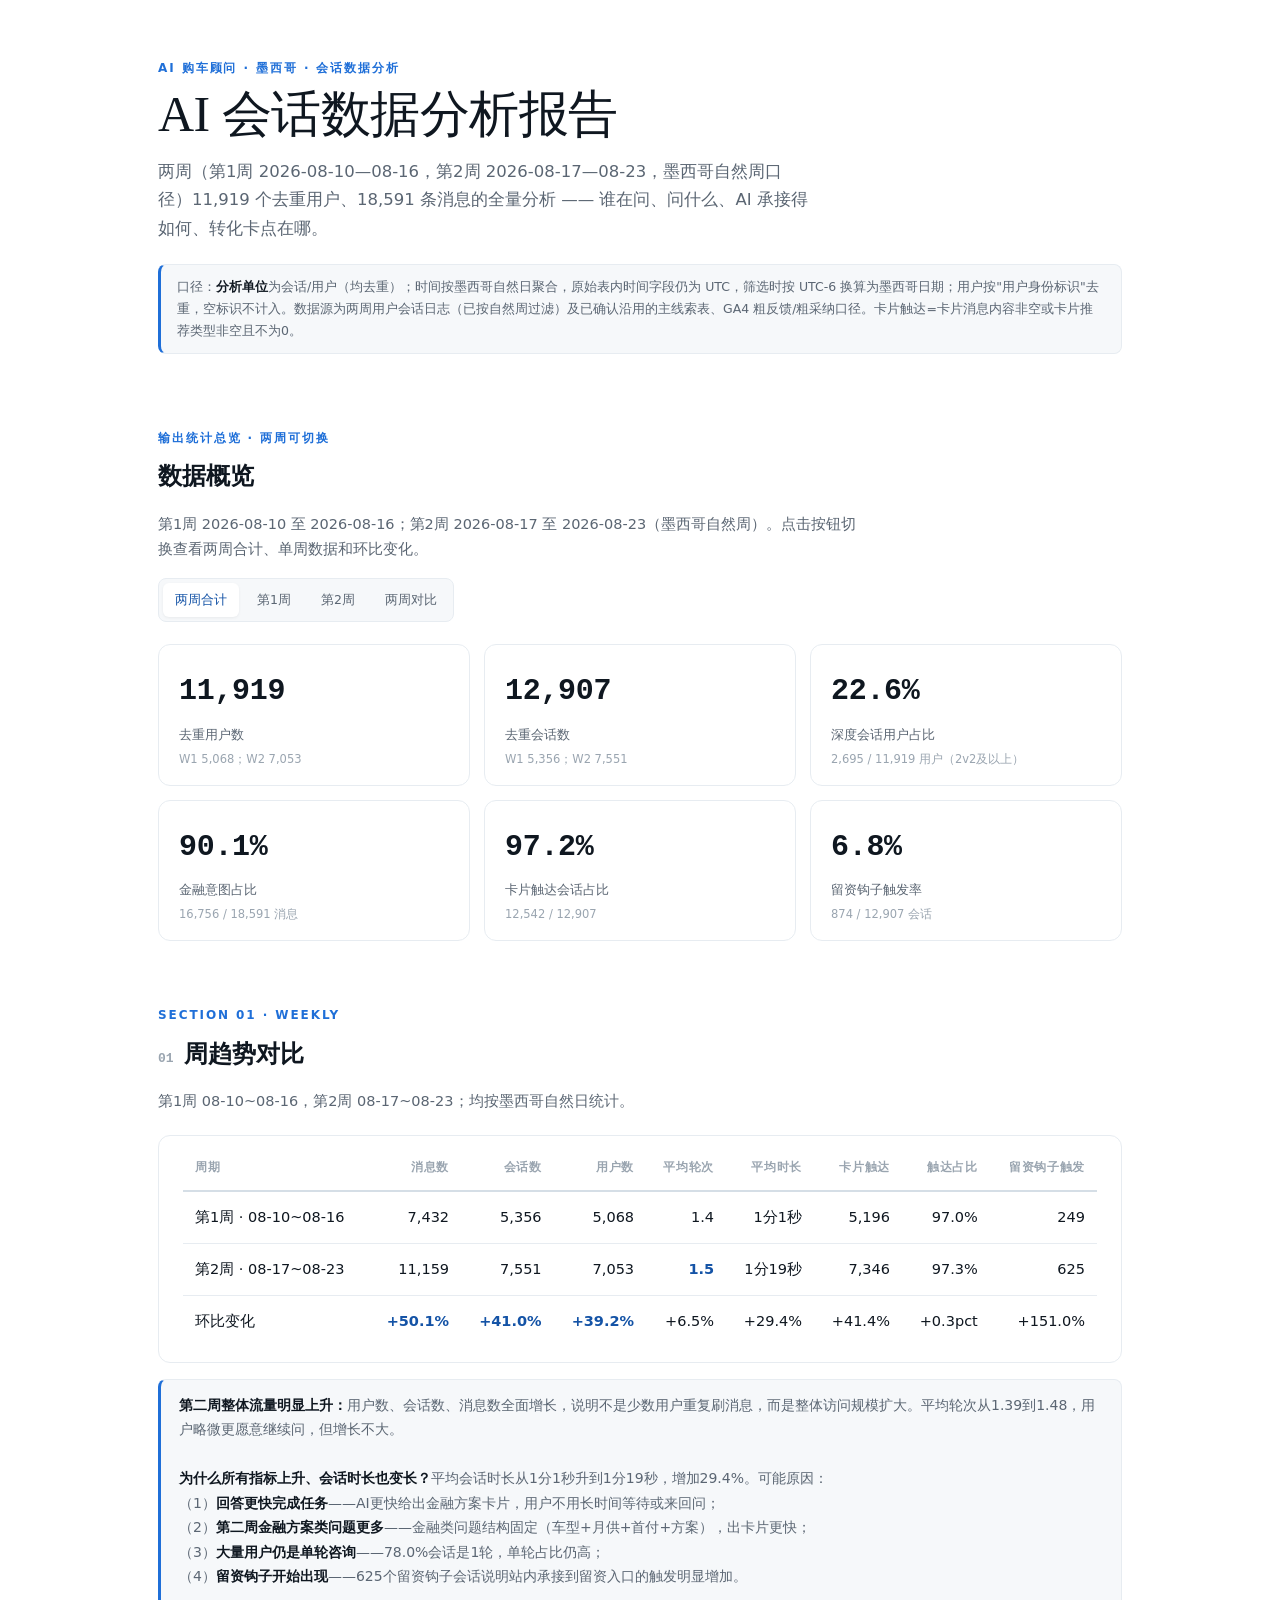
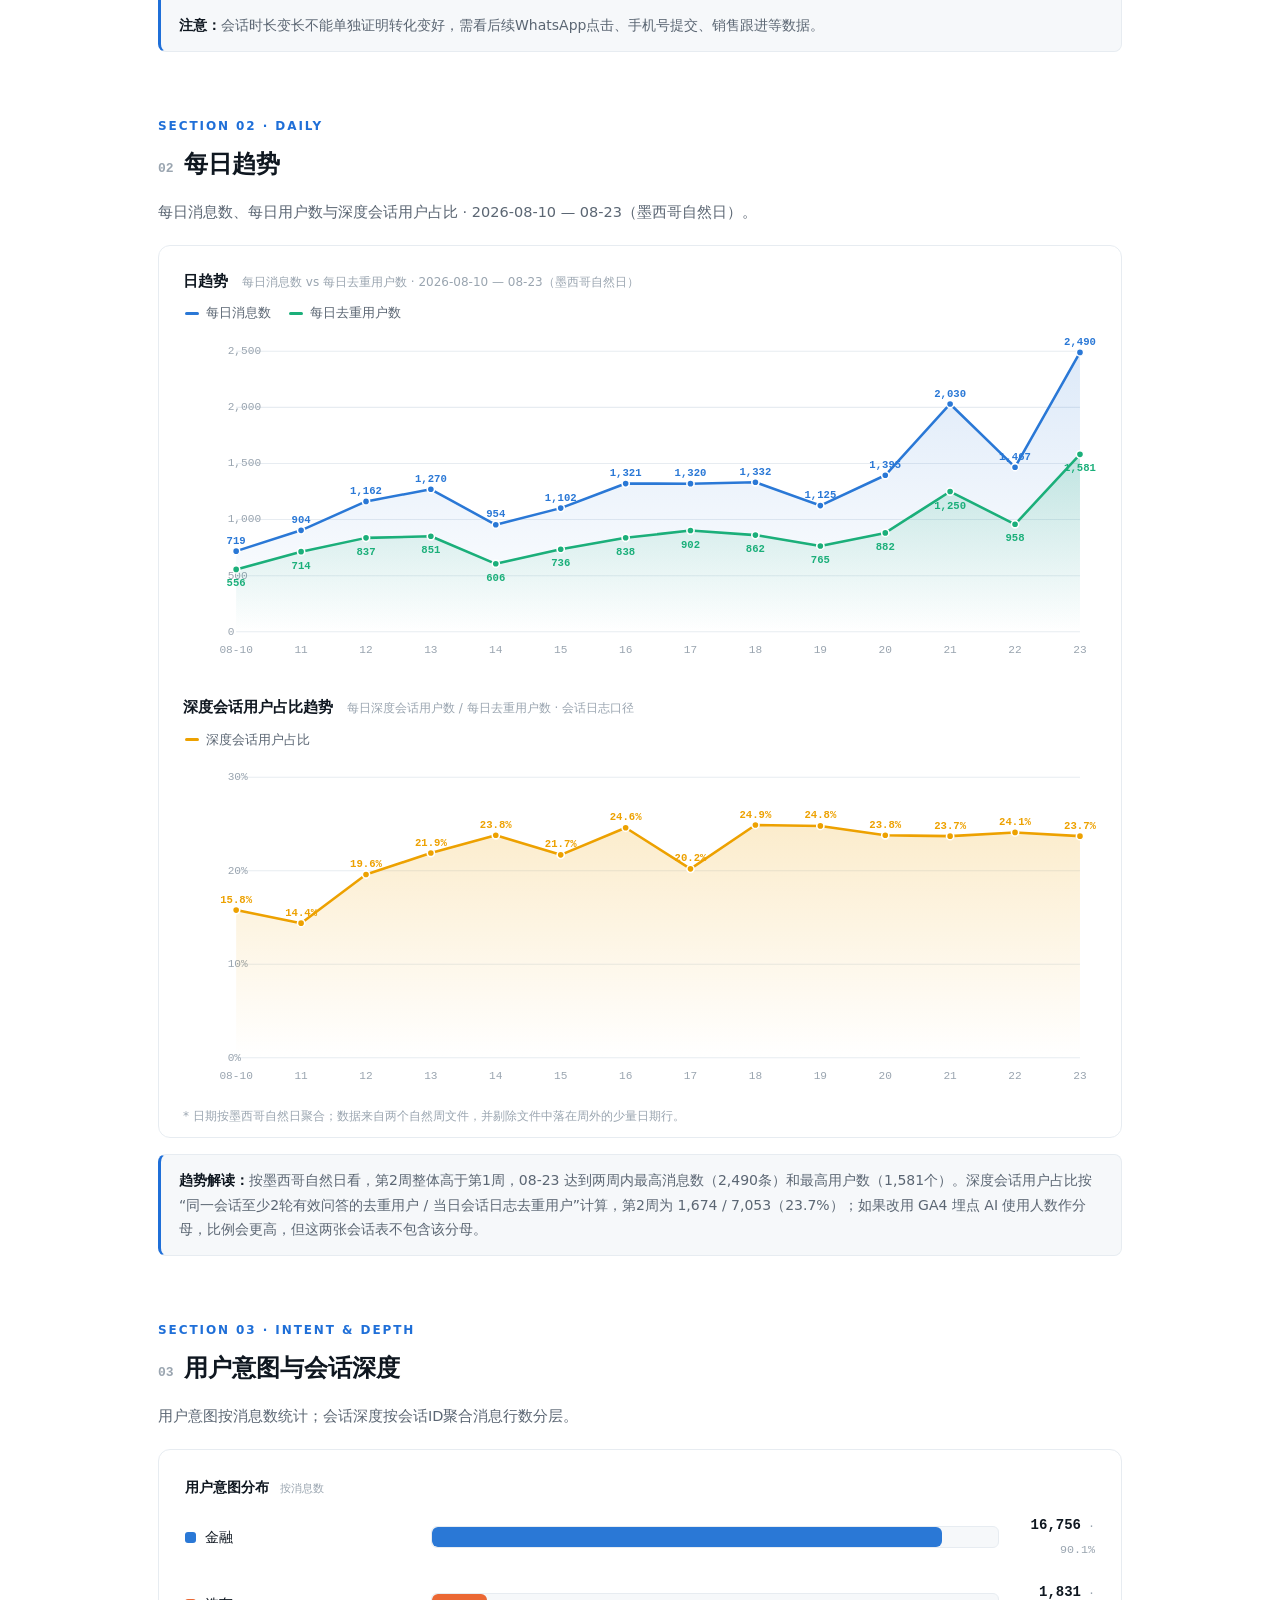
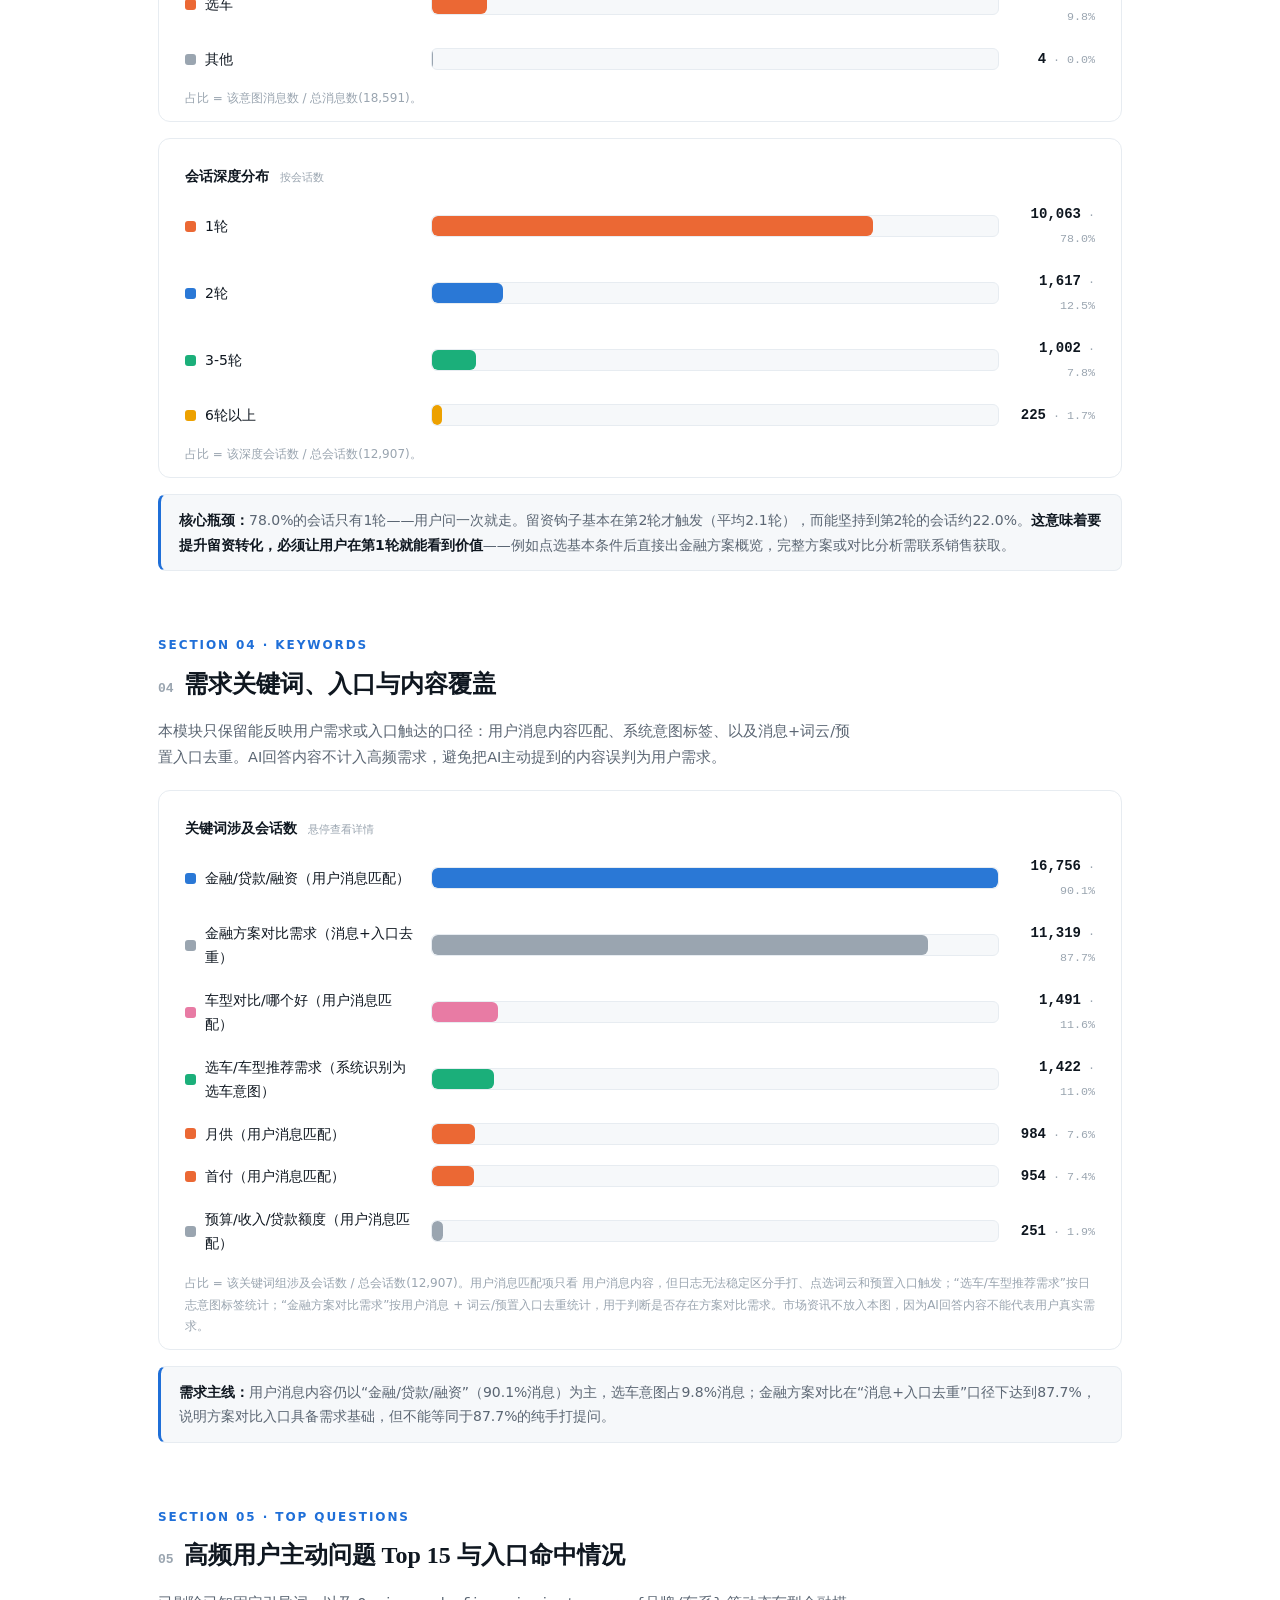
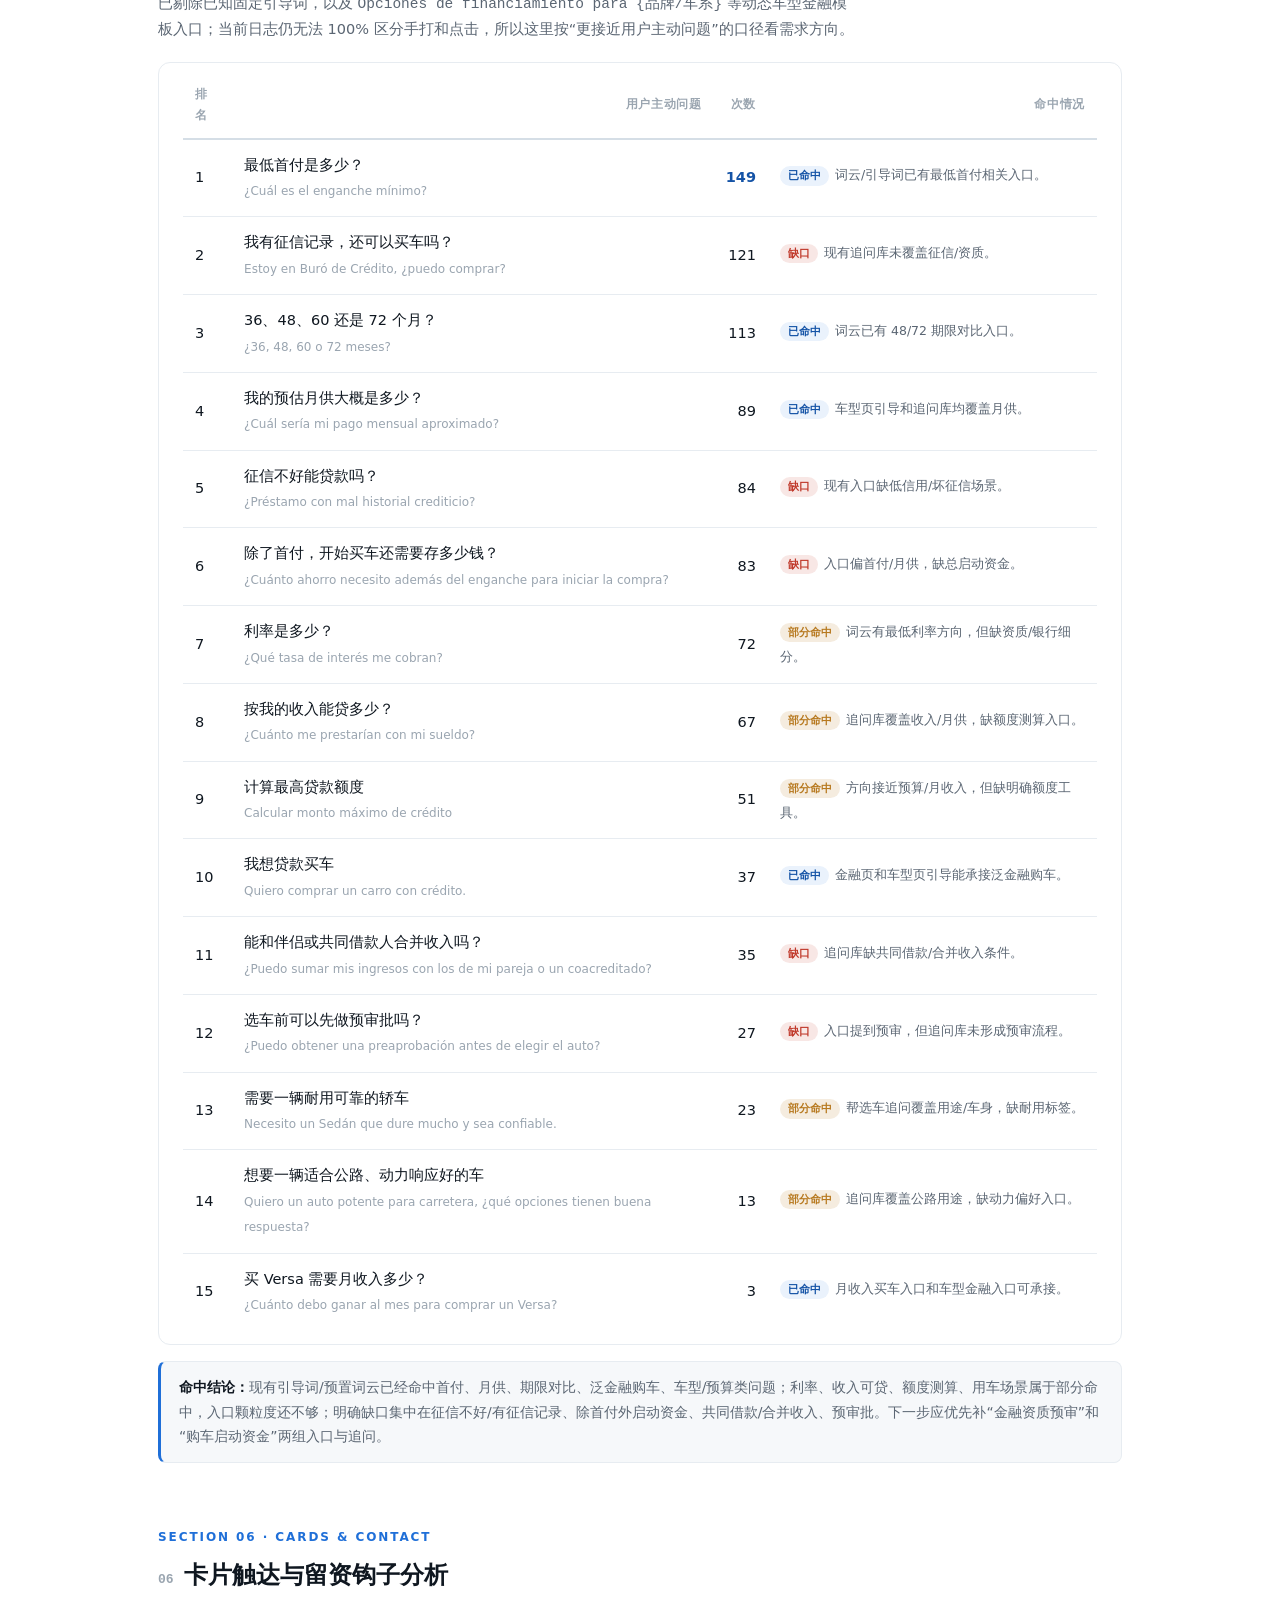
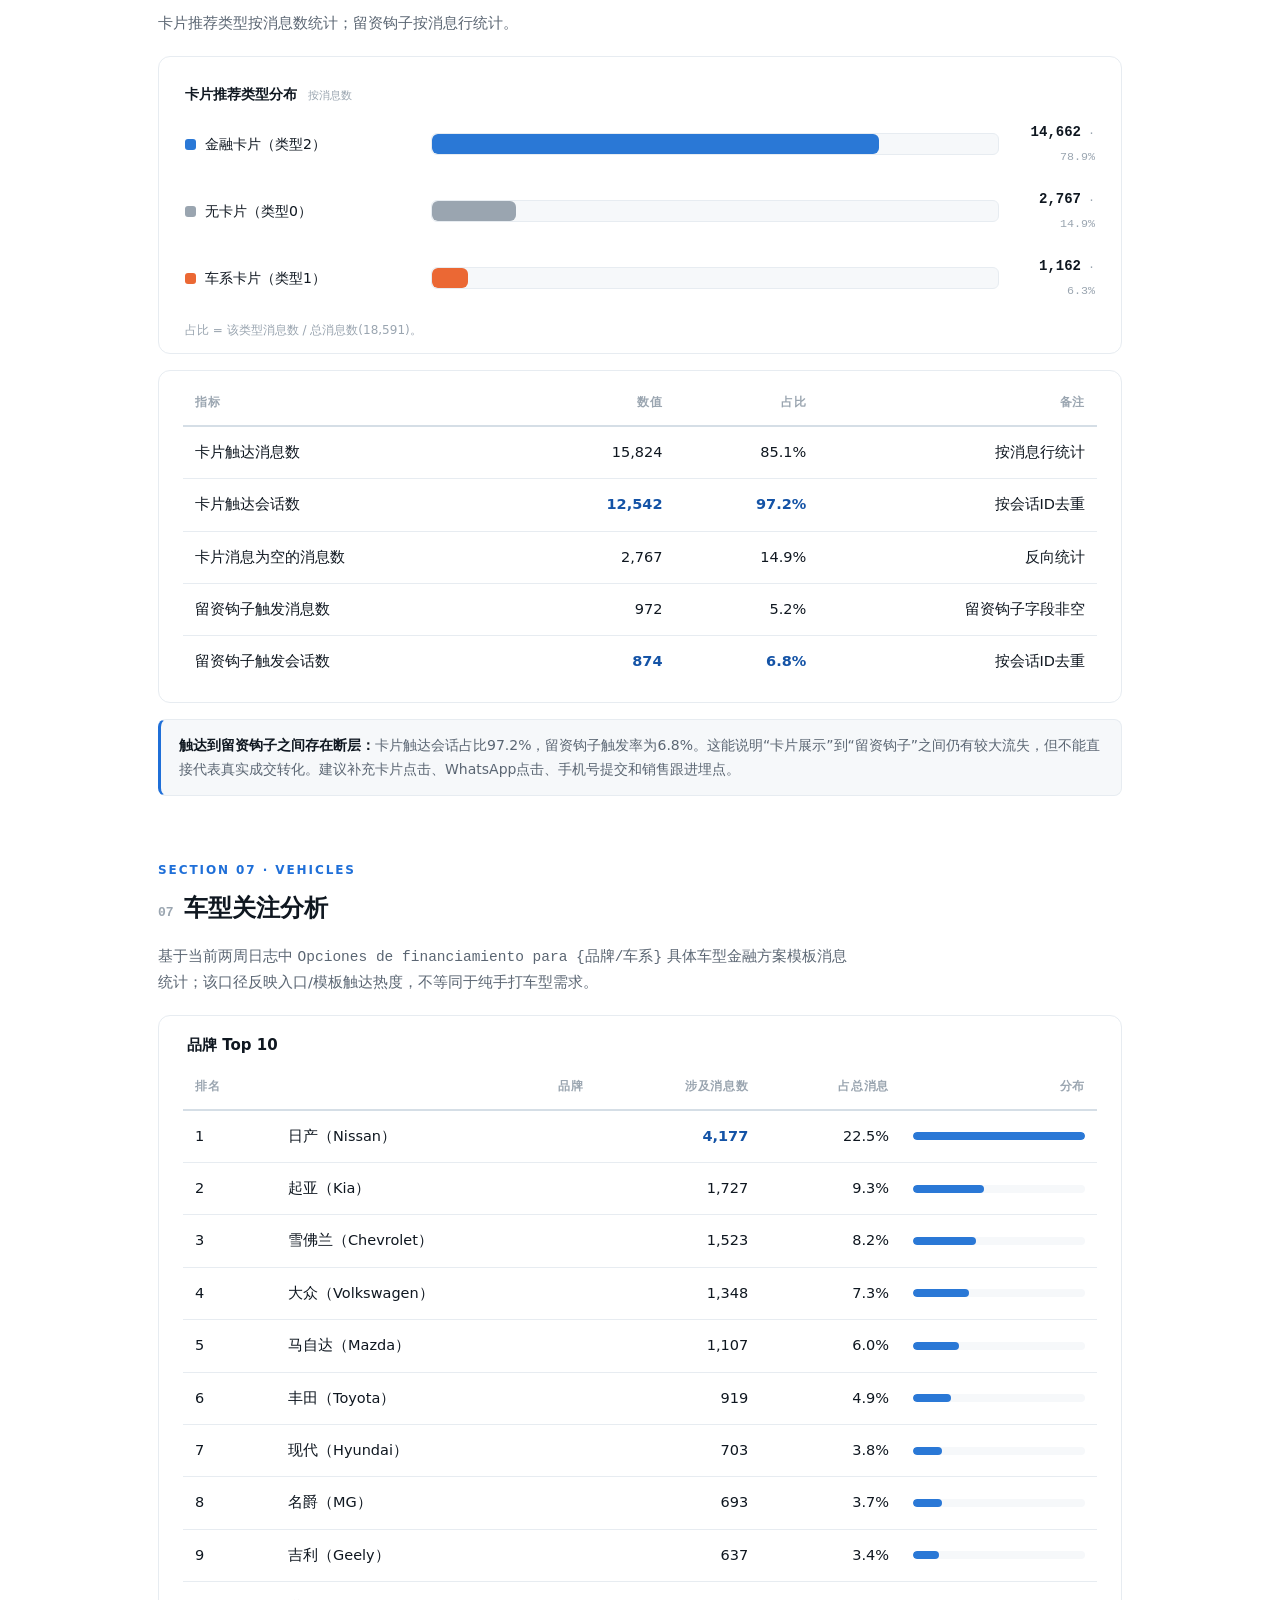
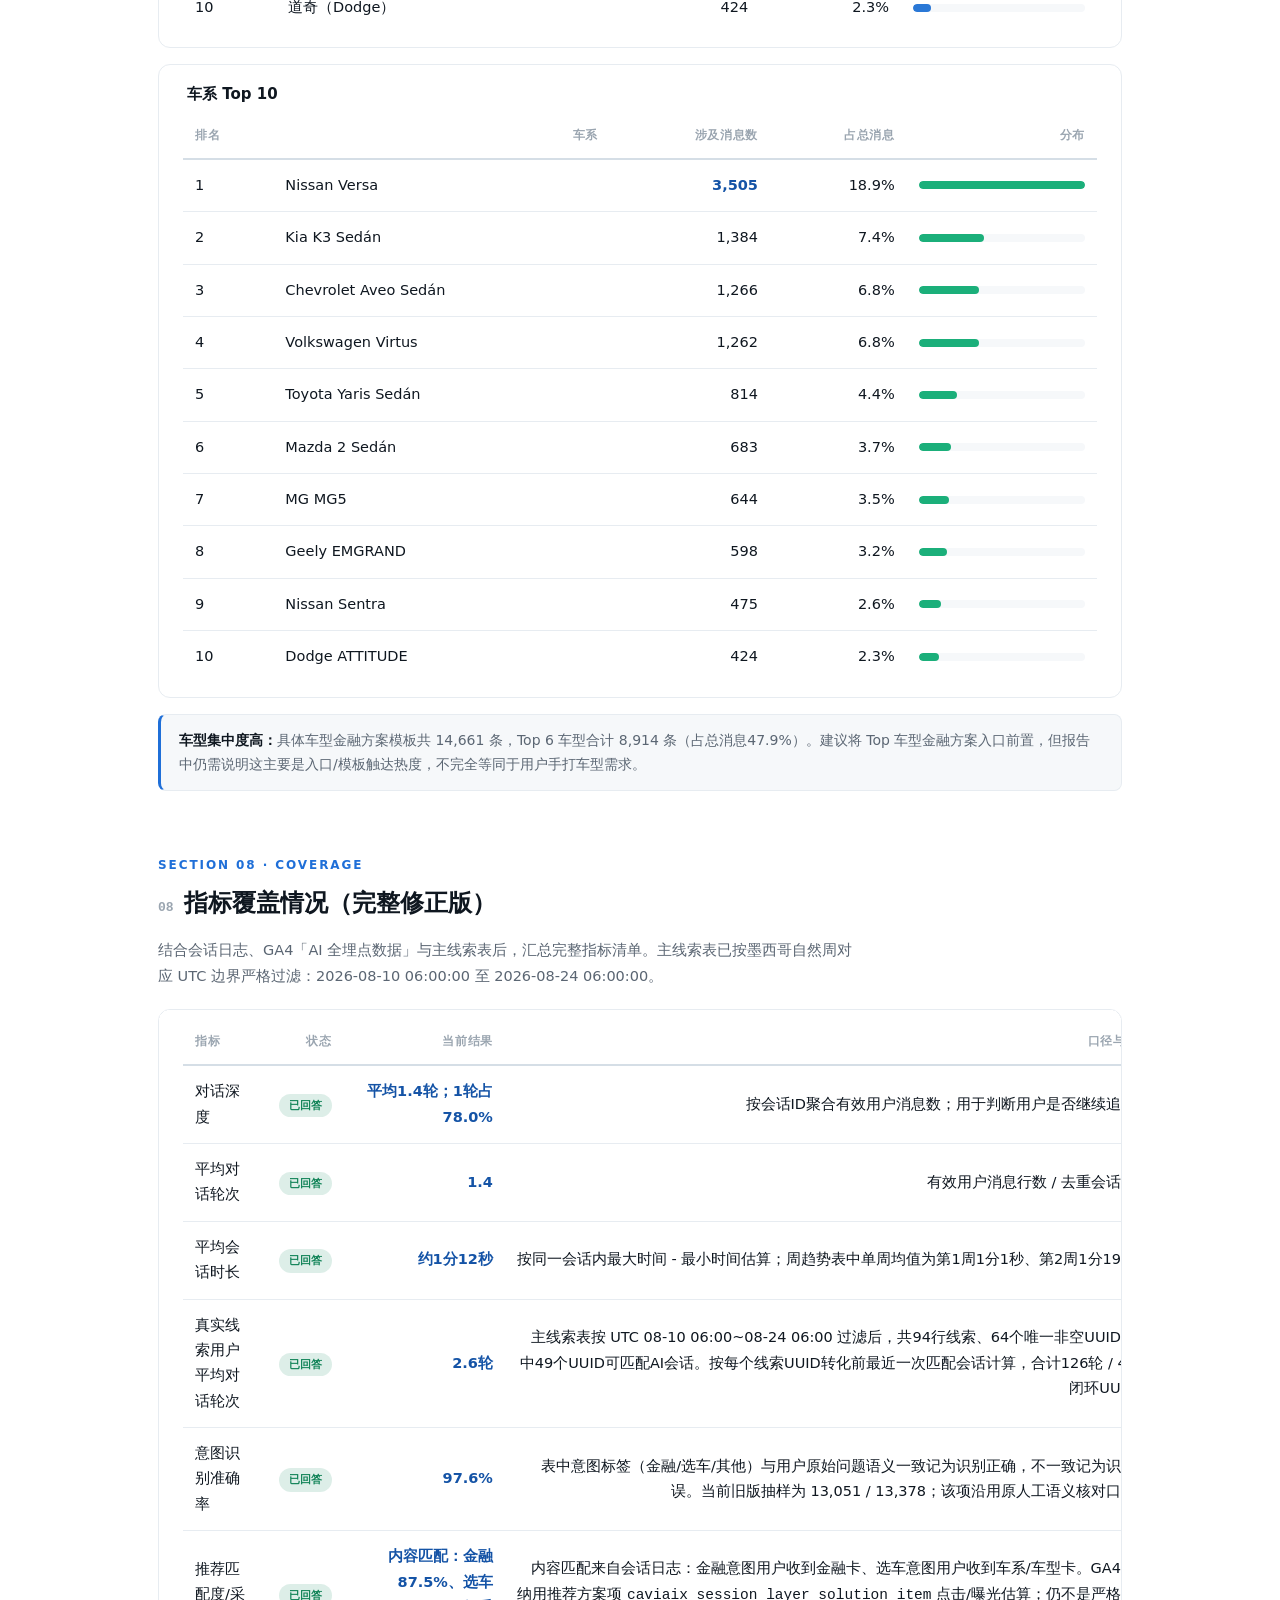
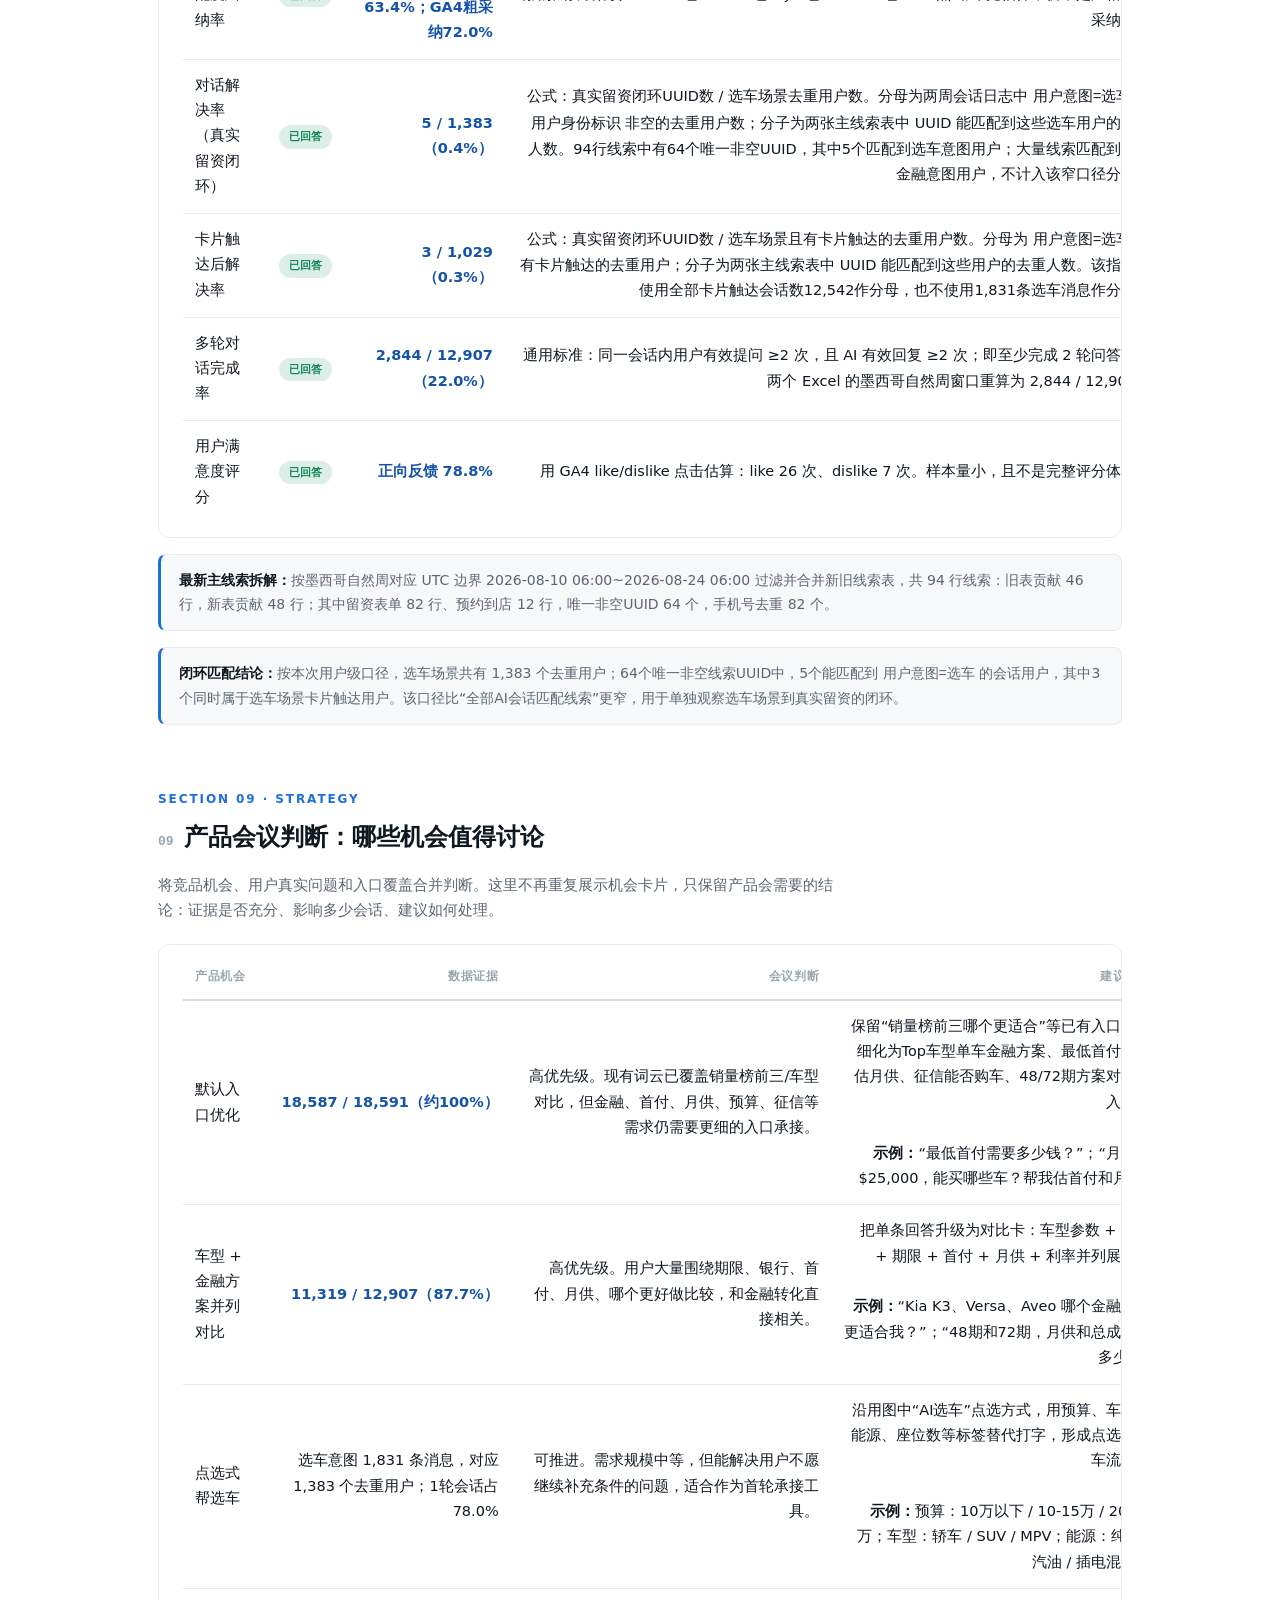
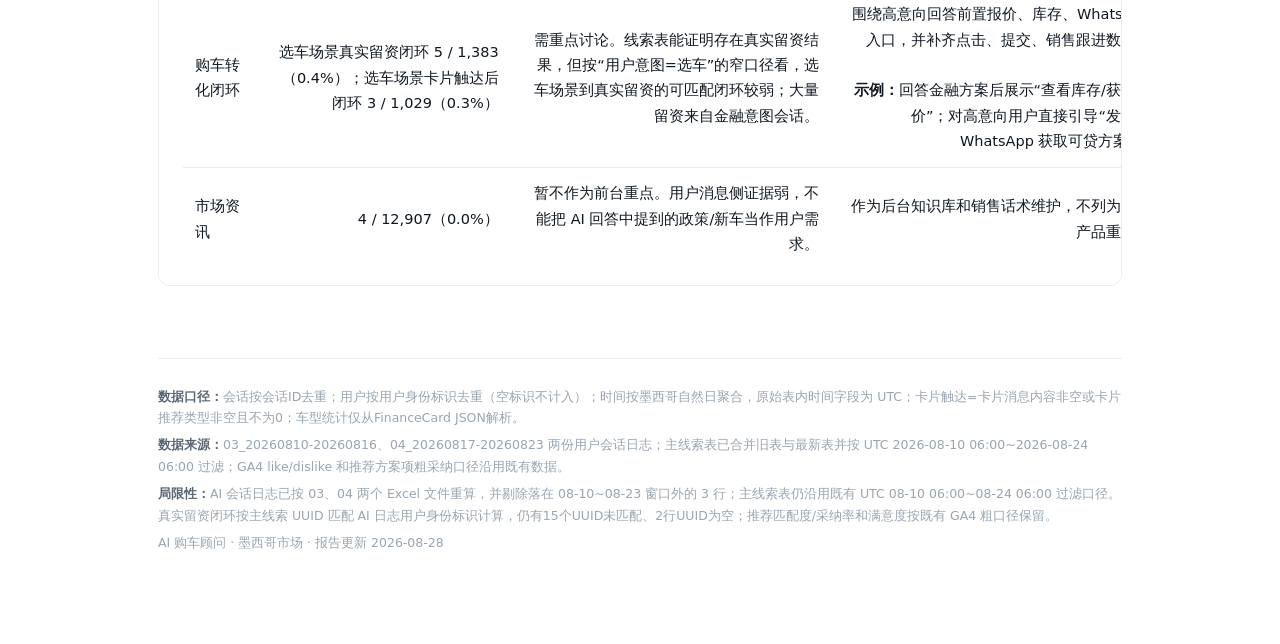
==== commit b1159b5f: "Update AI report conversion denominator" ====
--- a/lixiaohan-ai-session-report/index.html
+++ b/lixiaohan-ai-session-report/index.html
@@ -547,15 +547,15 @@
           <tr><td style="text-align:left">真实线索用户平均对话轮次</td><td><span class="badge good">已回答</span></td><td class="hl">2.6轮</td><td>主线索表按 UTC 08-10 06:00~08-24 06:00 过滤后，共94行线索、64个唯一非空UUID；其中49个UUID可匹配AI会话。按每个线索UUID转化前最近一次匹配会话计算，合计126轮 / 49个闭环UUID。</td></tr>
           <tr><td style="text-align:left">意图识别准确率</td><td><span class="badge good">已回答</span></td><td class="hl">97.6%</td><td>表中意图标签（金融/选车/其他）与用户原始问题语义一致记为识别正确，不一致记为识别错误。当前旧版抽样为 13,051 / 13,378；该项沿用原人工语义核对口径。</td></tr>
           <tr><td style="text-align:left">推荐匹配度/采纳率</td><td><span class="badge good">已回答</span></td><td class="hl">内容匹配：金融87.5%、选车63.4%；GA4粗采纳72.0%</td><td>内容匹配来自会话日志：金融意图用户收到金融卡、选车意图用户收到车系/车型卡。GA4粗采纳用推荐方案项 <code>caviaix_session_layer_solution_item</code> 点击/曝光估算；仍不是严格卡片采纳率。</td></tr>
-          <tr><td style="text-align:left">对话解决率（真实留资闭环）</td><td><span class="badge partial">待重算</span></td><td class="hl">49 / 选车场景用户数</td><td>建议公式：真实留资闭环UUID数 / 选车场景去重用户数（按 <code>用户身份标识</code> 去重）。原 49 / 1,831（2.7%）使用的是选车场景消息量作分母，不适合作为用户级转化率。94行线索中有64个唯一非空UUID，其中49个能匹配到AI会话日志；另有15个UUID未匹配、2行UUID为空。</td></tr>
-          <tr><td style="text-align:left">卡片触达后解决率</td><td><span class="badge partial">待重算</span></td><td class="hl">49 / 选车场景卡片触达用户数</td><td>建议公式：真实留资闭环UUID数 / 选车场景且转化前有卡片触达的去重用户数。49个可匹配闭环UUID对应的转化前最近一次会话均有卡片触达；该指标不应使用全部卡片触达会话数12,542作分母，也不应继续使用1,831条选车消息作分母。</td></tr>
+          <tr><td style="text-align:left">对话解决率（真实留资闭环）</td><td><span class="badge good">已回答</span></td><td class="hl">5 / 1,383（0.4%）</td><td>公式：真实留资闭环UUID数 / 选车场景去重用户数。分母为两周会话日志中 <code>用户意图=选车</code> 且 <code>用户身份标识</code> 非空的去重用户数；分子为两张主线索表中 UUID 能匹配到这些选车用户的去重人数。94行线索中有64个唯一非空UUID，其中5个匹配到选车意图用户；大量线索匹配到的是金融意图用户，不计入该窄口径分子。</td></tr>
+          <tr><td style="text-align:left">卡片触达后解决率</td><td><span class="badge good">已回答</span></td><td class="hl">3 / 1,029（0.3%）</td><td>公式：真实留资闭环UUID数 / 选车场景且有卡片触达的去重用户数。分母为 <code>用户意图=选车</code> 且有卡片触达的去重用户；分子为两张主线索表中 UUID 能匹配到这些用户的去重人数。该指标不使用全部卡片触达会话数12,542作分母，也不使用1,831条选车消息作分母。</td></tr>
           <tr><td style="text-align:left">多轮对话完成率</td><td><span class="badge good">已回答</span></td><td class="hl">2,844 / 12,907（22.0%）</td><td>通用标准：同一会话内用户有效提问 ≥2 次，且 AI 有效回复 ≥2 次；即至少完成 2 轮问答。按两个 Excel 的墨西哥自然周窗口重算为 2,844 / 12,907。</td></tr>
           <tr><td style="text-align:left">用户满意度评分</td><td><span class="badge good">已回答</span></td><td class="hl">正向反馈 78.8%</td><td>用 GA4 like/dislike 点击估算：like 26 次、dislike 7 次。样本量小，且不是完整评分体系。</td></tr>
         </tbody>
       </table>
     </div>
     <div class="insight"><b>最新主线索拆解：</b>按墨西哥自然周对应 UTC 边界 2026-08-10 06:00~2026-08-24 06:00 过滤并合并新旧线索表，共 94 行线索：旧表贡献 46 行，新表贡献 48 行；其中留资表单 82 行、预约到店 12 行，唯一非空UUID 64 个，手机号去重 82 个。</div>
-    <div class="insight"><b>闭环匹配结论：</b>64个唯一非空UUID中，49个能在同窗口AI会话日志中匹配到 <code>用户身份标识</code>，用于计算真实留资闭环率；15个UUID未匹配、2行UUID为空，因此未计入闭环分子。</div>
+    <div class="insight"><b>闭环匹配结论：</b>按本次用户级口径，选车场景共有 1,383 个去重用户；64个唯一非空线索UUID中，5个能匹配到 <code>用户意图=选车</code> 的会话用户，其中3个同时属于选车场景卡片触达用户。该口径比“全部AI会话匹配线索”更窄，用于单独观察选车场景到真实留资的闭环。</div>
   </section>
 
   <!-- Section 09: 产品会议判断 -->
@@ -569,8 +569,8 @@
         <tbody>
           <tr><td style="text-align:left">默认入口优化</td><td class="hl">18,587 / 18,591（约100%）</td><td>高优先级。现有词云已覆盖销量榜前三/车型对比，但金融、首付、月供、预算、征信等需求仍需要更细的入口承接。</td><td>保留“销量榜前三哪个更适合”等已有入口，并细化为Top车型单车金融方案、最低首付、预估月供、征信能否购车、48/72期方案对比等入口。<br><br><b>示例：</b>“最低首付需要多少钱？”；“月收入$25,000，能买哪些车？帮我估首付和月供”</td></tr>
           <tr><td style="text-align:left">车型 + 金融方案并列对比</td><td class="hl">11,319 / 12,907（87.7%）</td><td>高优先级。用户大量围绕期限、银行、首付、月供、哪个更好做比较，和金融转化直接相关。</td><td>把单条回答升级为对比卡：车型参数 + 银行 + 期限 + 首付 + 月供 + 利率并列展示。<br><br><b>示例：</b>“Kia K3、Versa、Aveo 哪个金融方案更适合我？”；“48期和72期，月供和总成本差多少？”</td></tr>
-          <tr><td style="text-align:left">点选式帮选车</td><td>1,831 / 18,591（9.8%消息）；1轮会话占78.0%</td><td>可推进。需求规模中等，但能解决用户不愿继续补充条件的问题，适合作为首轮承接工具。</td><td>沿用图中“AI选车”点选方式，用预算、车型、能源、座位数等标签替代打字，形成点选式买车流程。<br><br><b>示例：</b>预算：10万以下 / 10-15万 / 20-30万；车型：轿车 / SUV / MPV；能源：纯电 / 汽油 / 插电混动。</td></tr>
-          <tr><td style="text-align:left">购车转化闭环</td><td>主线索94行、64个唯一非空UUID；49个UUID可匹配AI会话，建议改用选车场景去重用户作分母重算用户级闭环率</td><td>需重点讨论。线索表能证明存在真实留资结果，但原 2.7% 是消息分母，不应作为最终用户转化率；用户级闭环率需要按 <code>用户身份标识</code> 去重后重算。</td><td>围绕高意向回答前置报价、库存、WhatsApp入口，并补齐点击、提交、销售跟进数据。<br><br><b>示例：</b>回答金融方案后展示“查看库存/获取报价”；对高意向用户直接引导“发送到 WhatsApp 获取可贷方案”。</td></tr>
+          <tr><td style="text-align:left">点选式帮选车</td><td>选车意图 1,831 条消息，对应 1,383 个去重用户；1轮会话占78.0%</td><td>可推进。需求规模中等，但能解决用户不愿继续补充条件的问题，适合作为首轮承接工具。</td><td>沿用图中“AI选车”点选方式，用预算、车型、能源、座位数等标签替代打字，形成点选式买车流程。<br><br><b>示例：</b>预算：10万以下 / 10-15万 / 20-30万；车型：轿车 / SUV / MPV；能源：纯电 / 汽油 / 插电混动。</td></tr>
+          <tr><td style="text-align:left">购车转化闭环</td><td>选车场景真实留资闭环 5 / 1,383（0.4%）；选车场景卡片触达后闭环 3 / 1,029（0.3%）</td><td>需重点讨论。线索表能证明存在真实留资结果，但按“用户意图=选车”的窄口径看，选车场景到真实留资的可匹配闭环较弱；大量留资来自金融意图会话。</td><td>围绕高意向回答前置报价、库存、WhatsApp入口，并补齐点击、提交、销售跟进数据。<br><br><b>示例：</b>回答金融方案后展示“查看库存/获取报价”；对高意向用户直接引导“发送到 WhatsApp 获取可贷方案”。</td></tr>
           <tr><td style="text-align:left">市场资讯</td><td>4 / 12,907（0.0%）</td><td>暂不作为前台重点。用户消息侧证据弱，不能把 AI 回答中提到的政策/新车当作用户需求。</td><td>作为后台知识库和销售话术维护，不列为本轮产品重点。</td></tr>
         </tbody>
       </table>
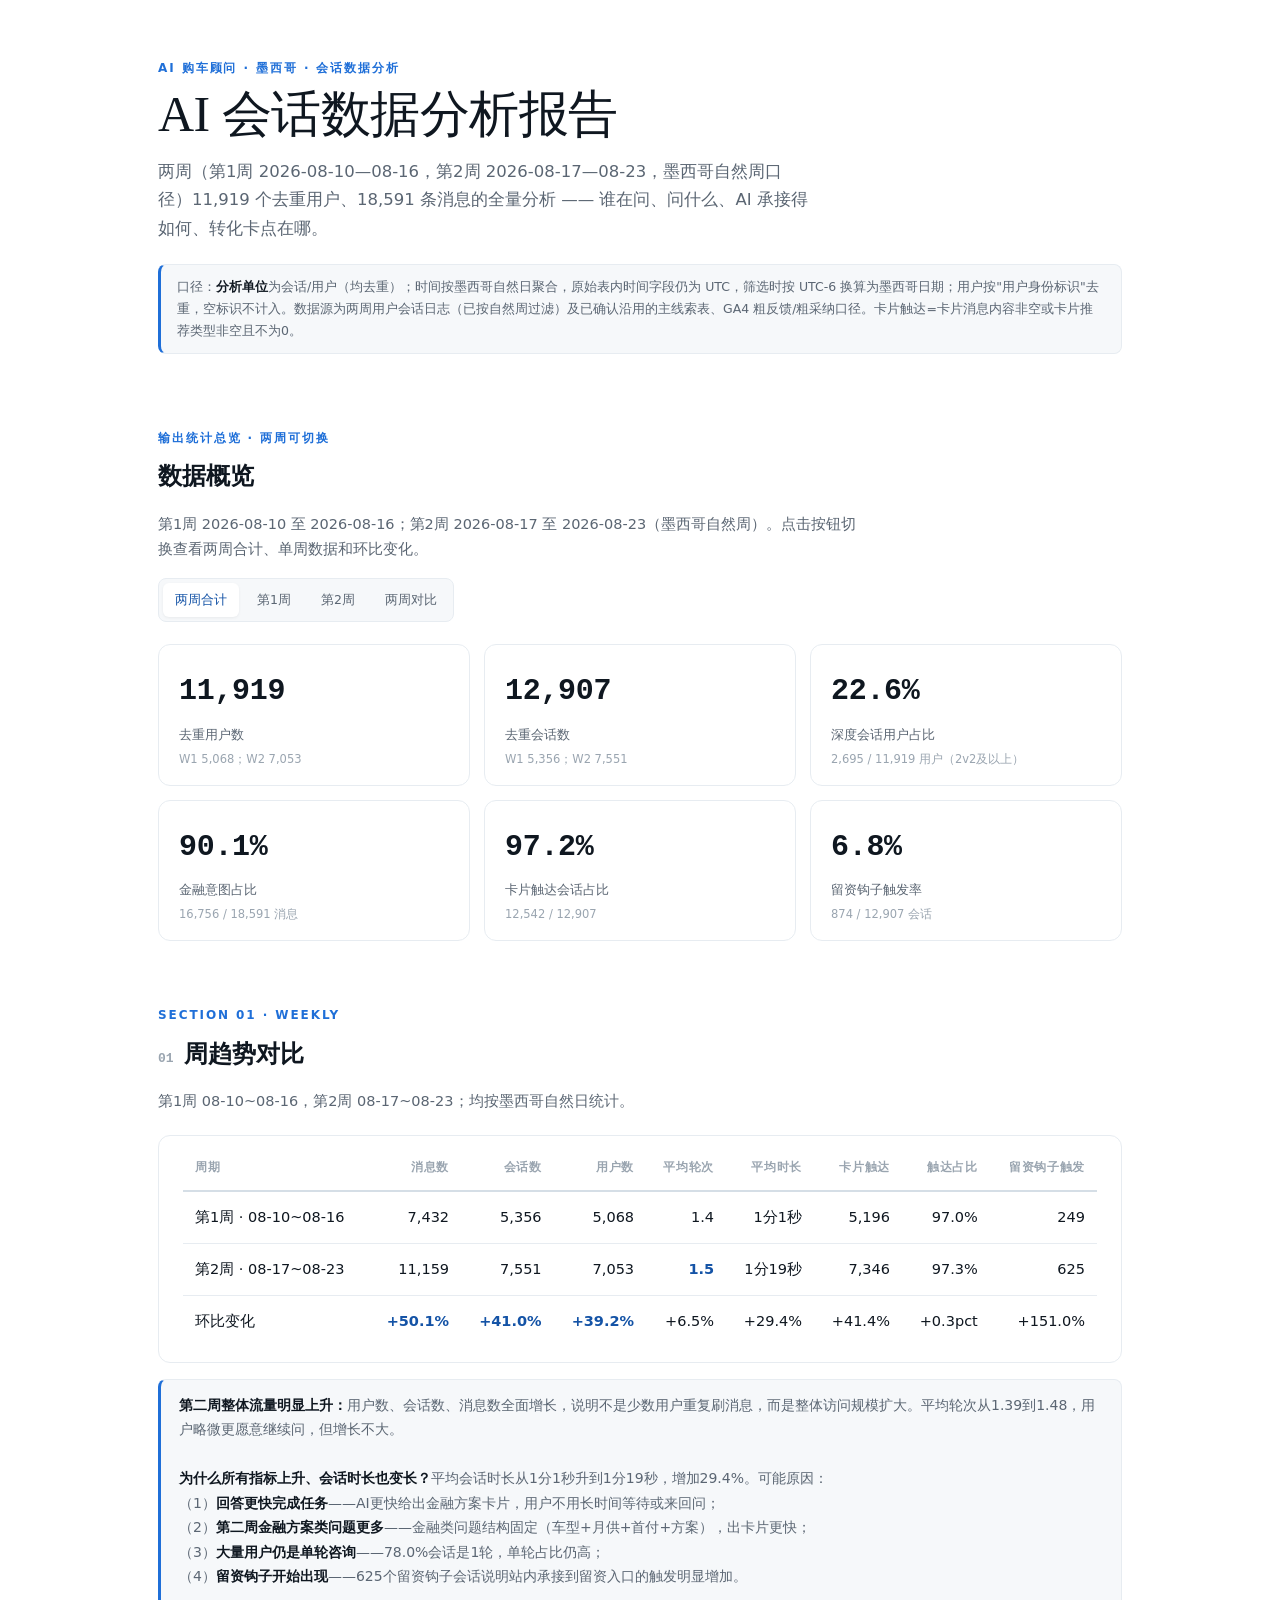
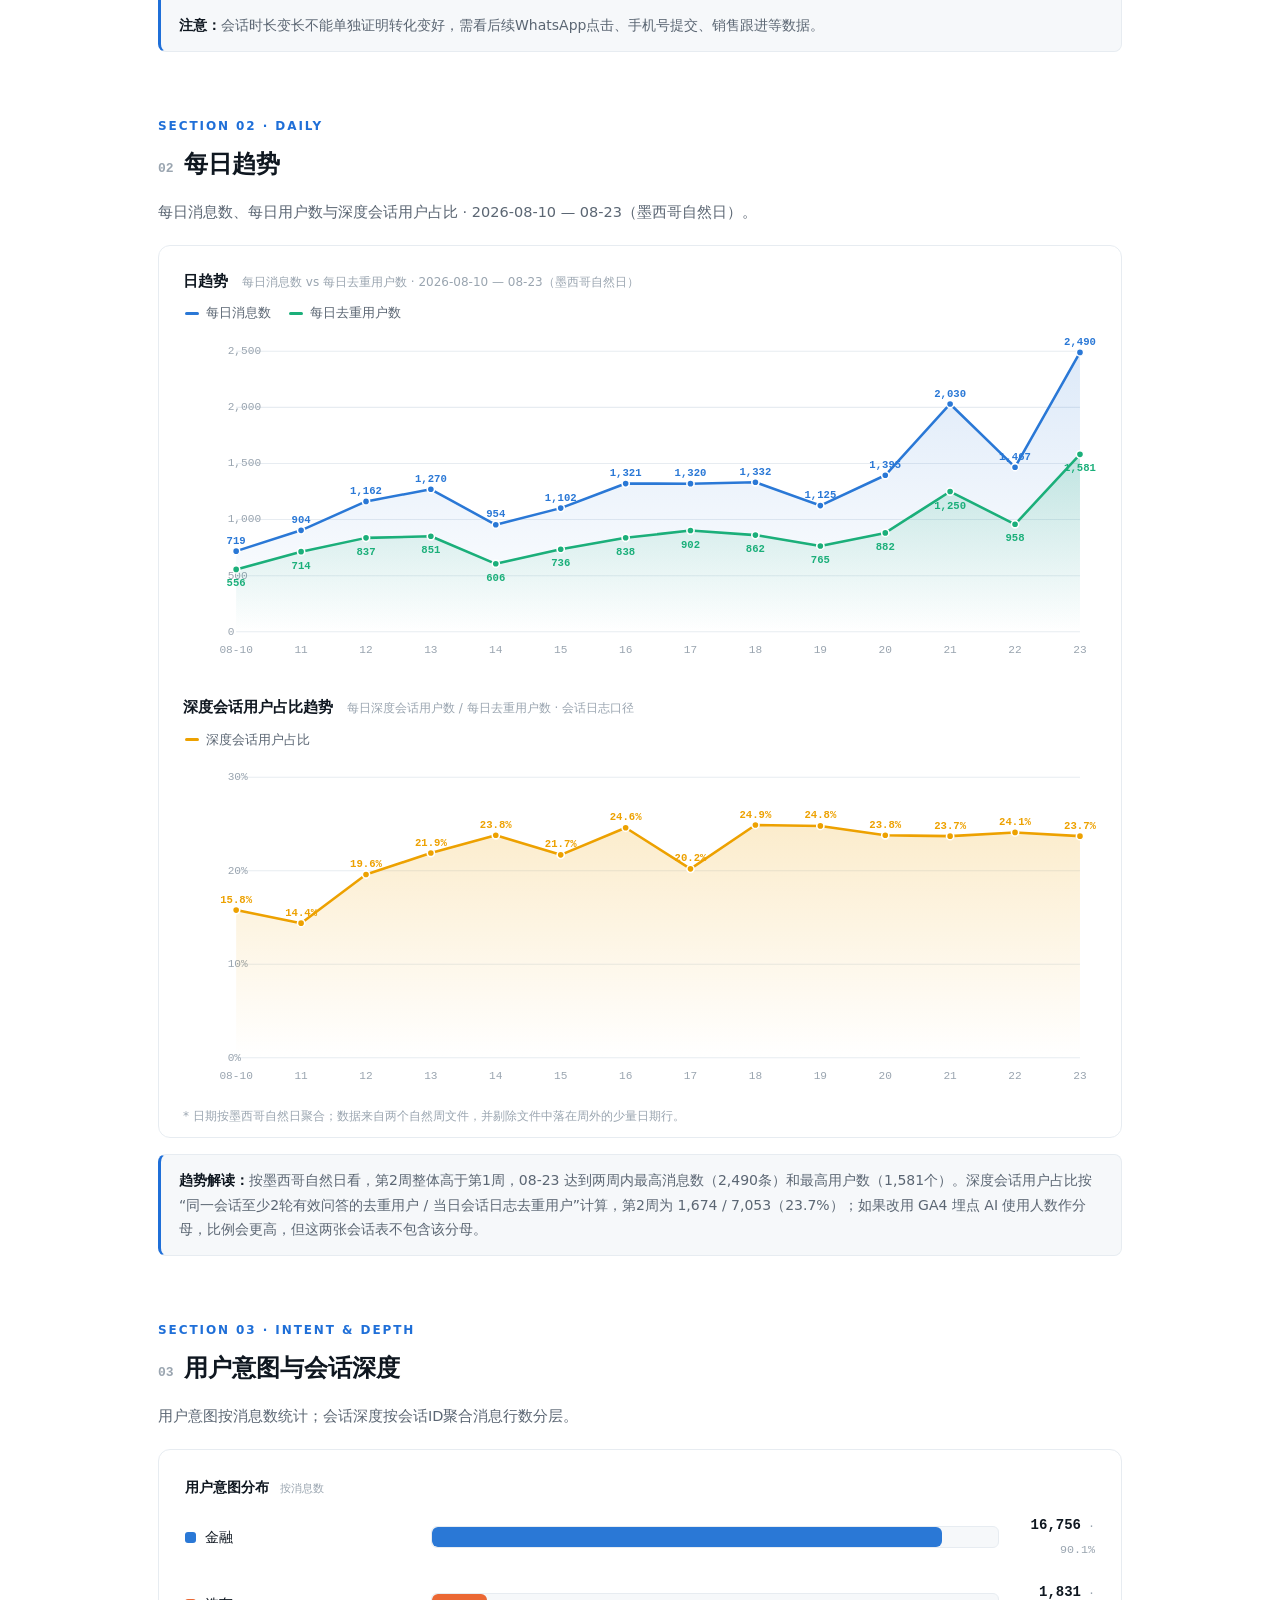
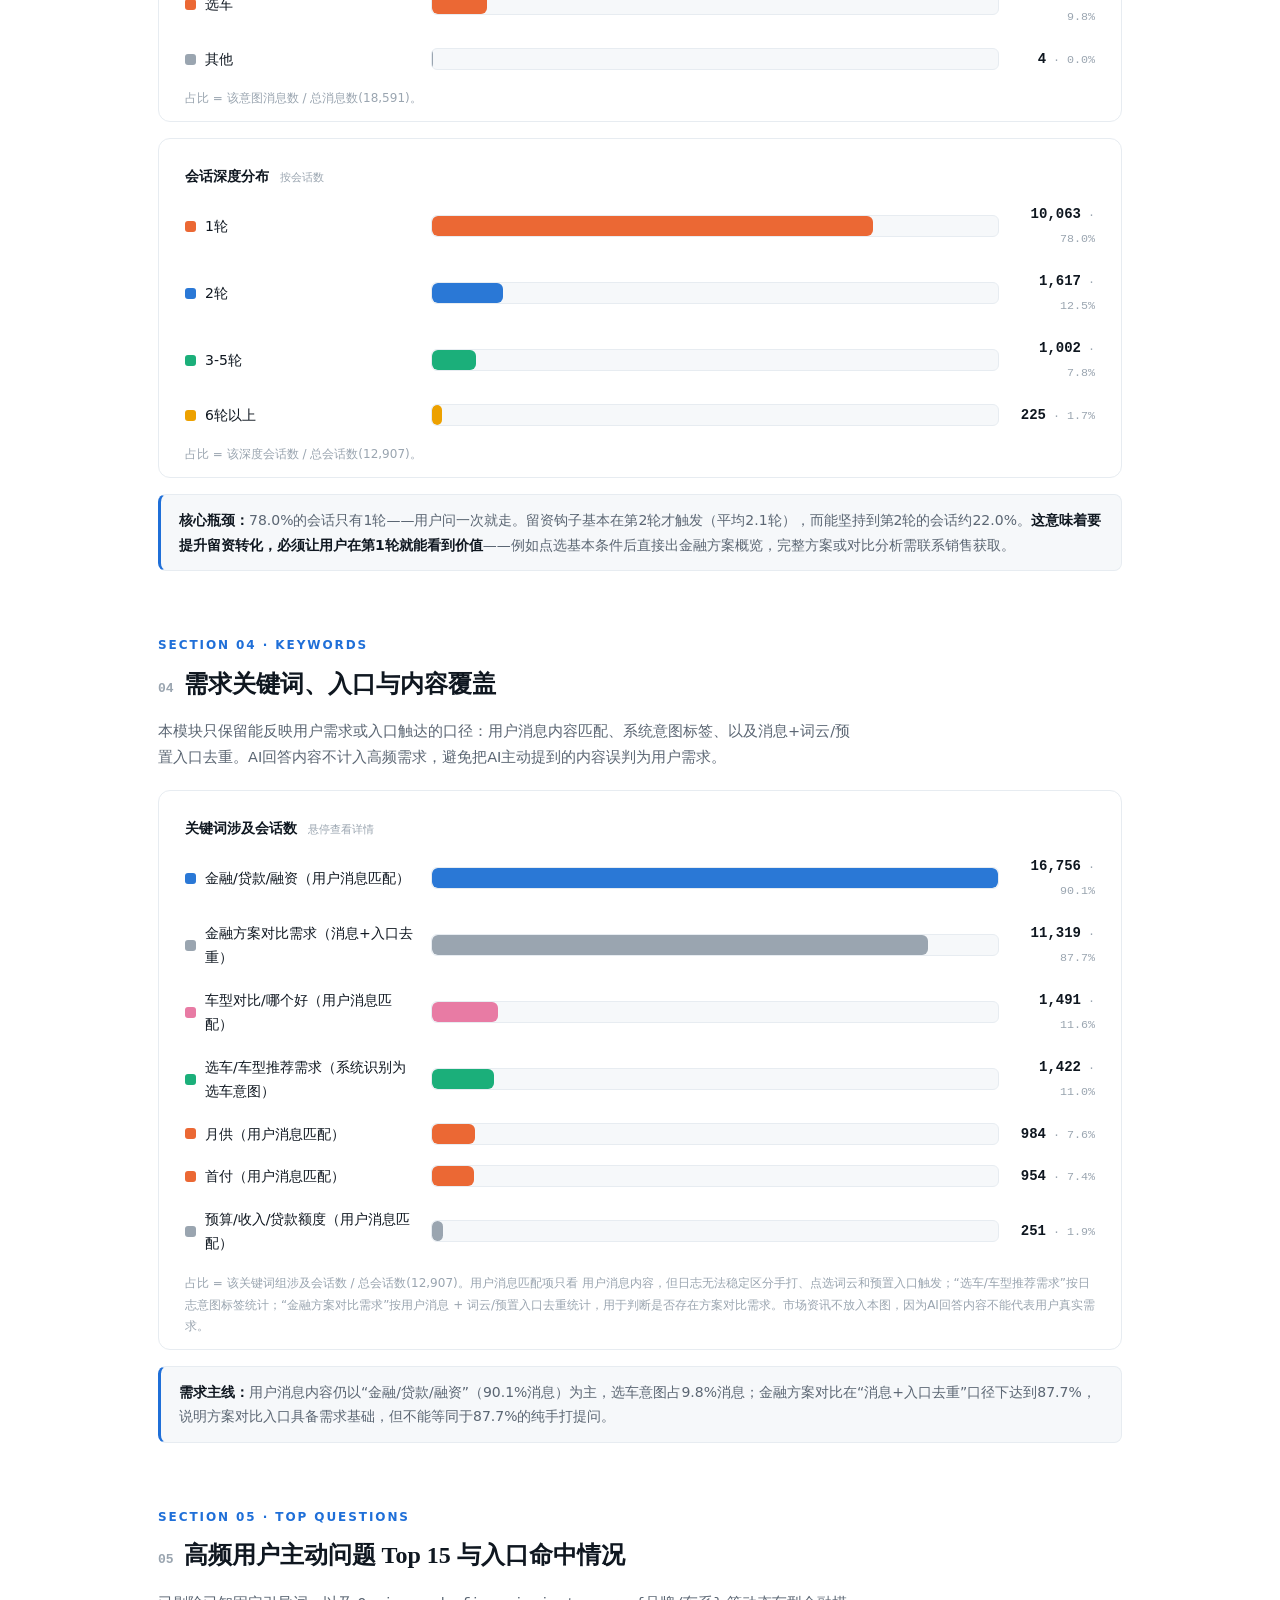
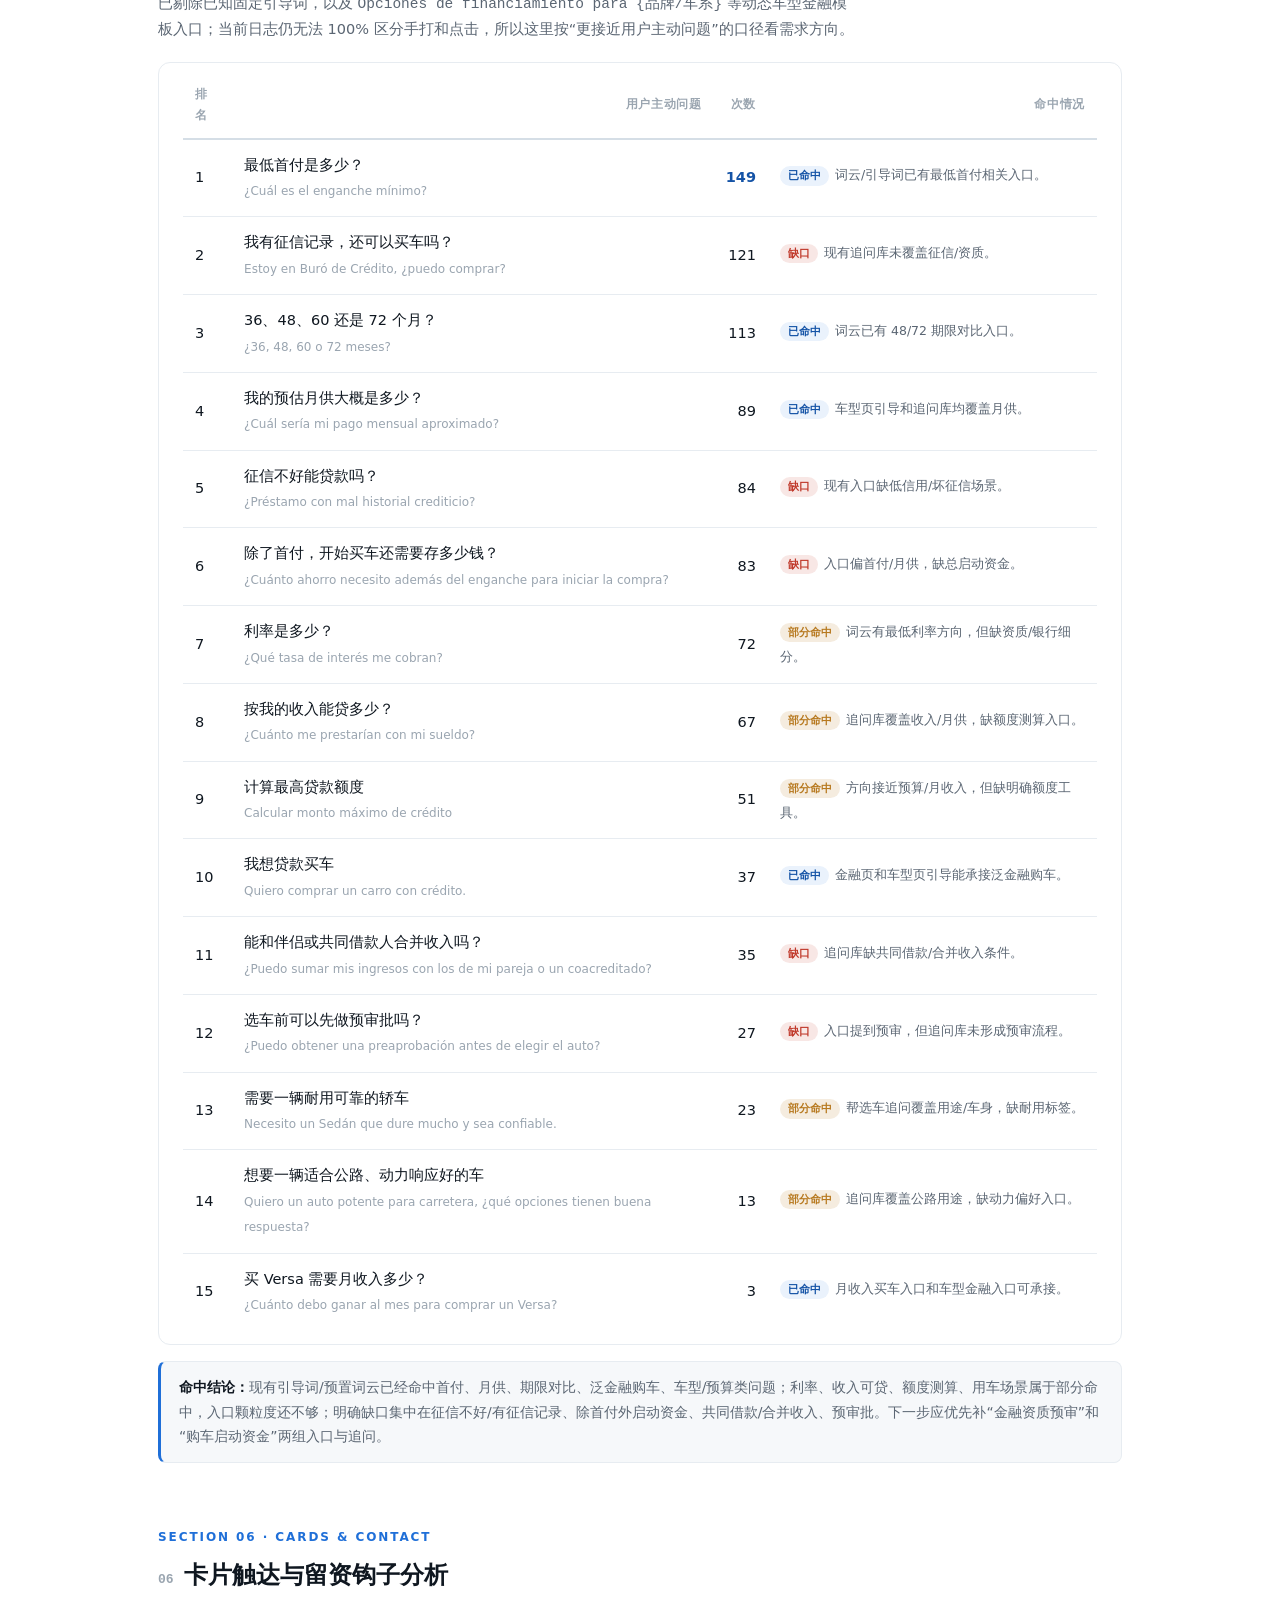
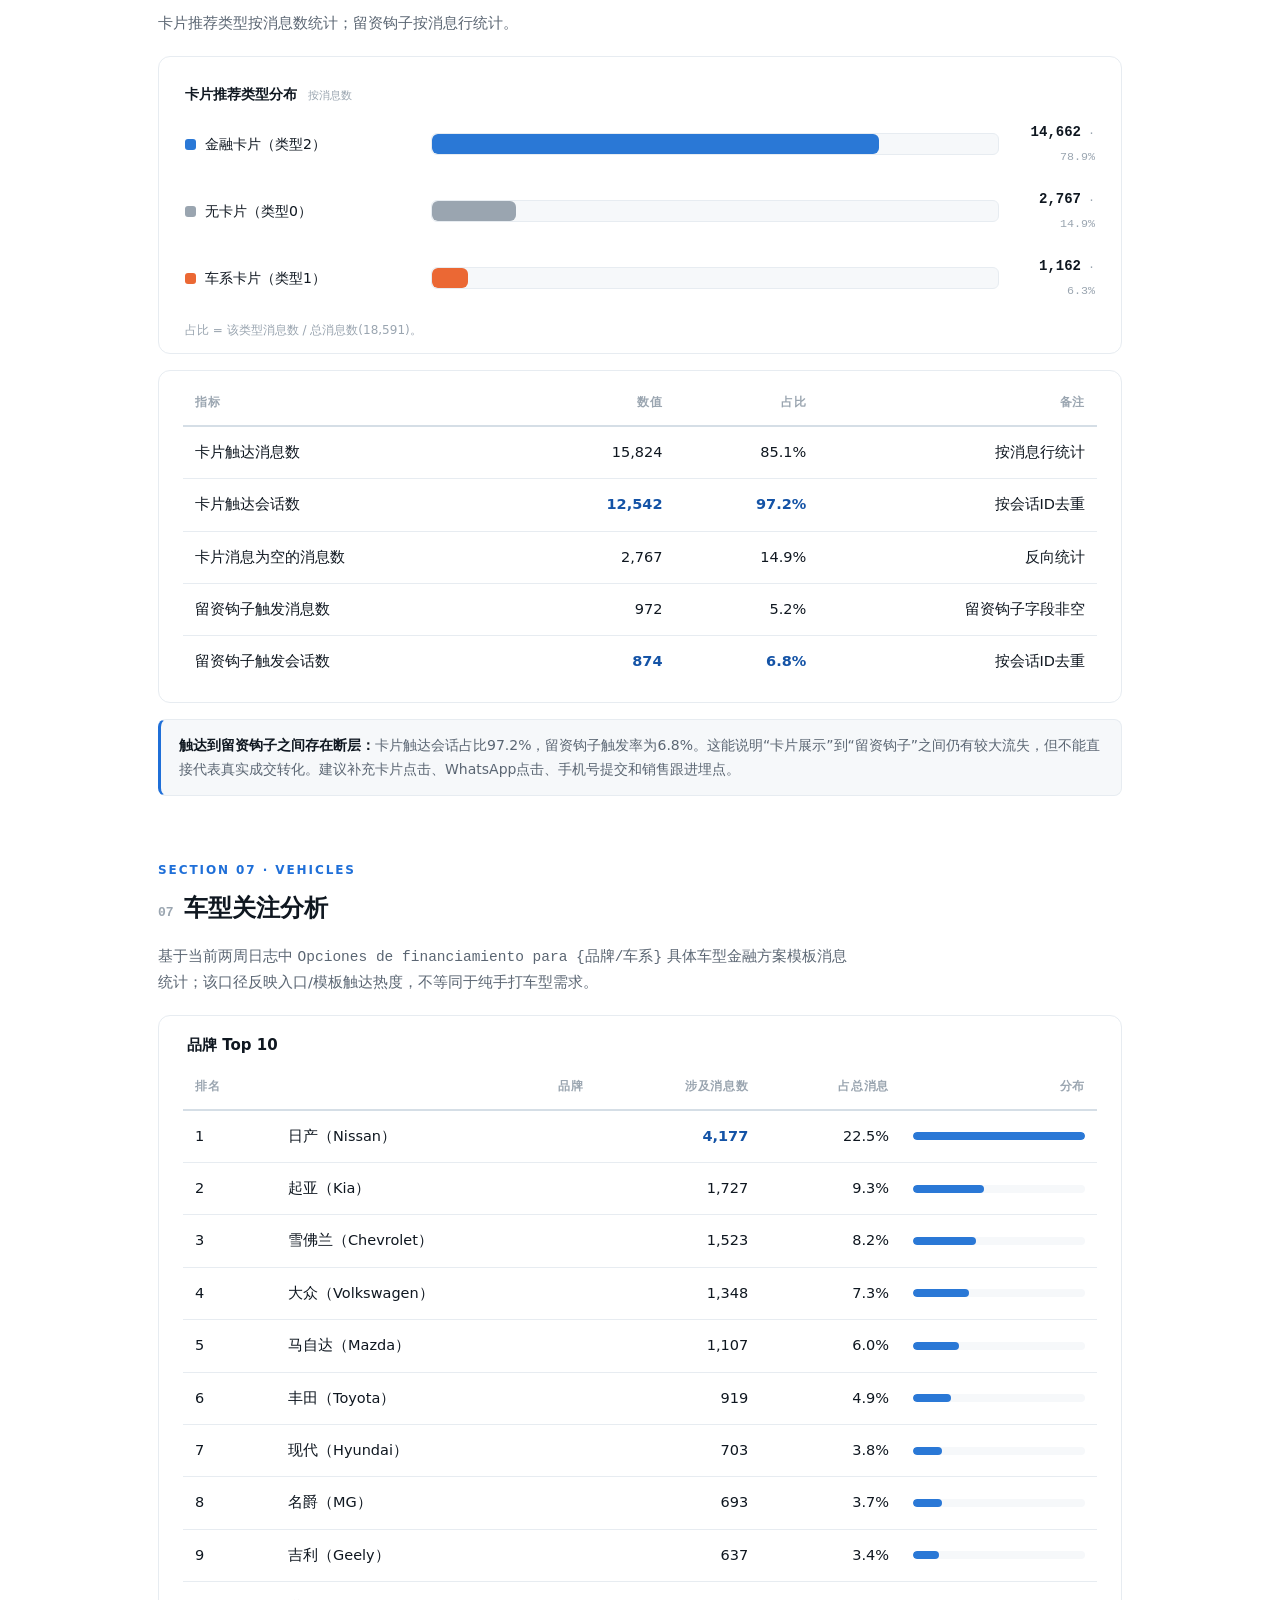
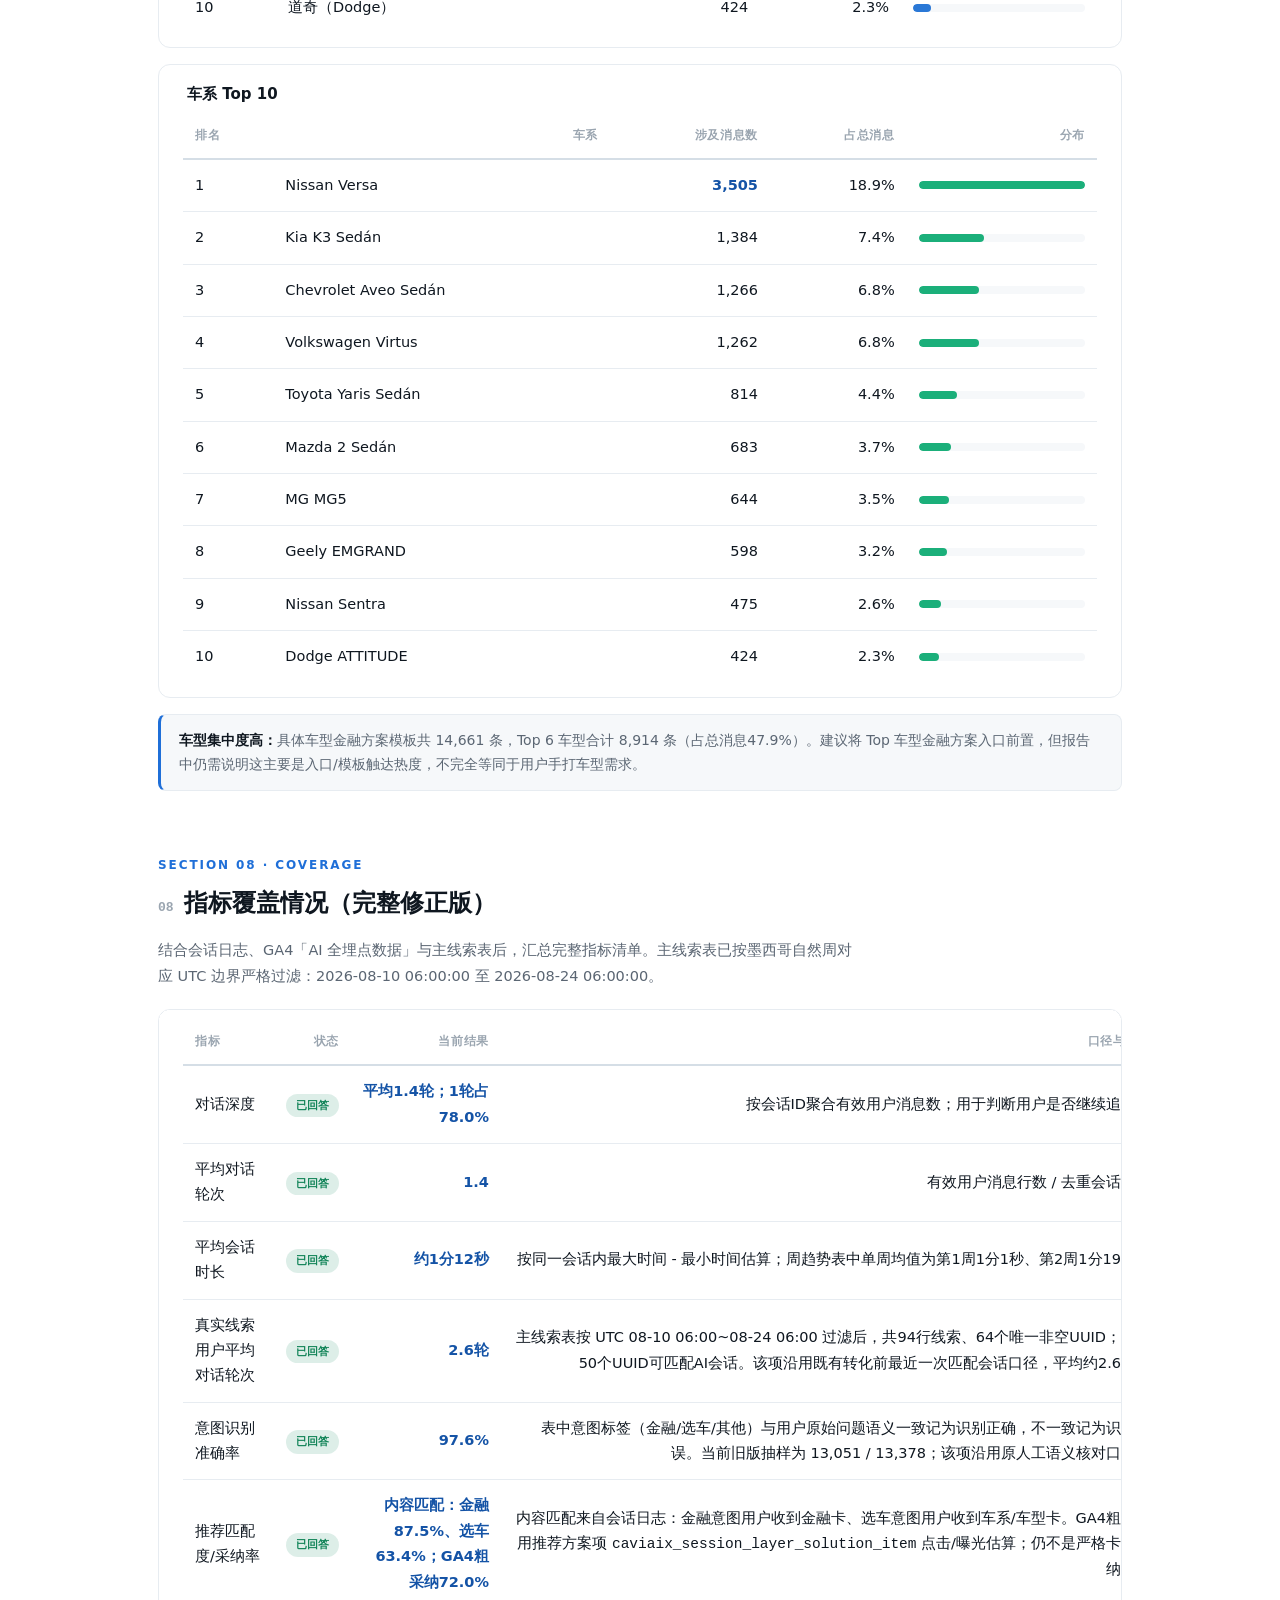
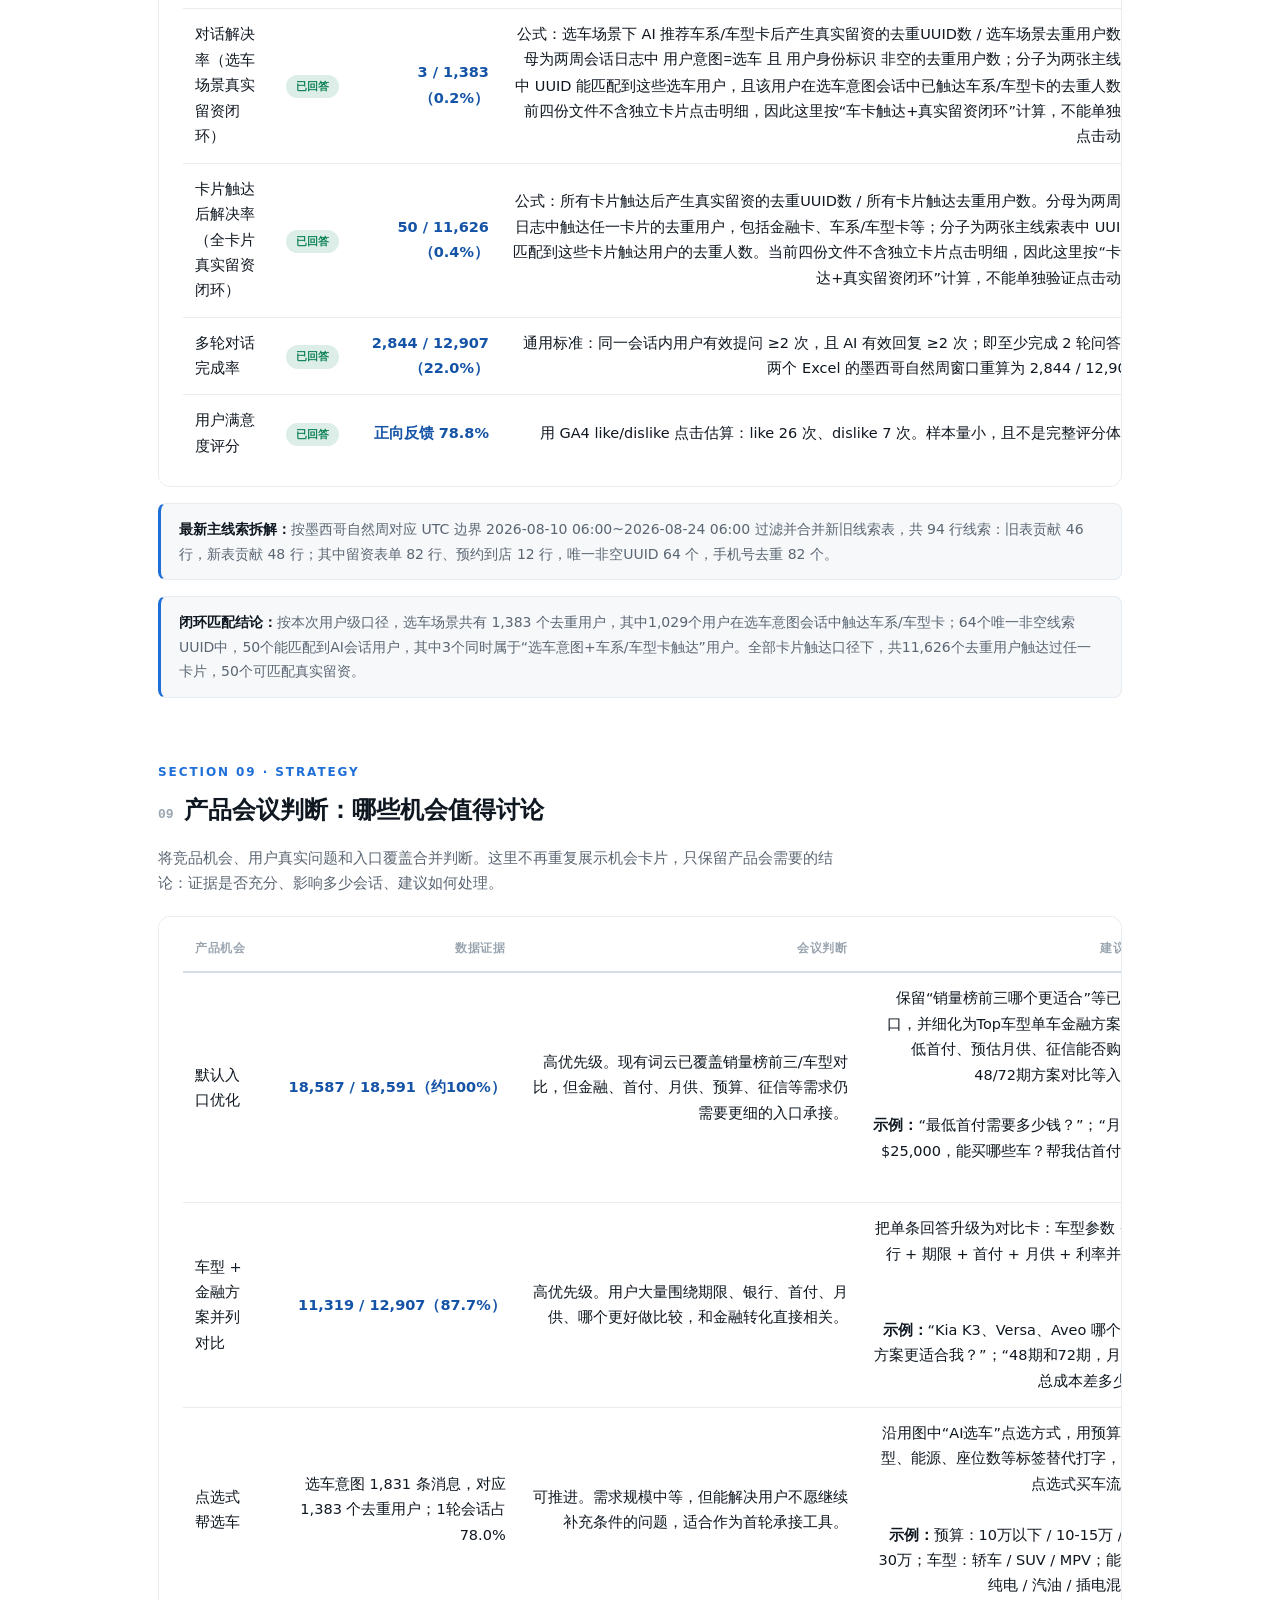
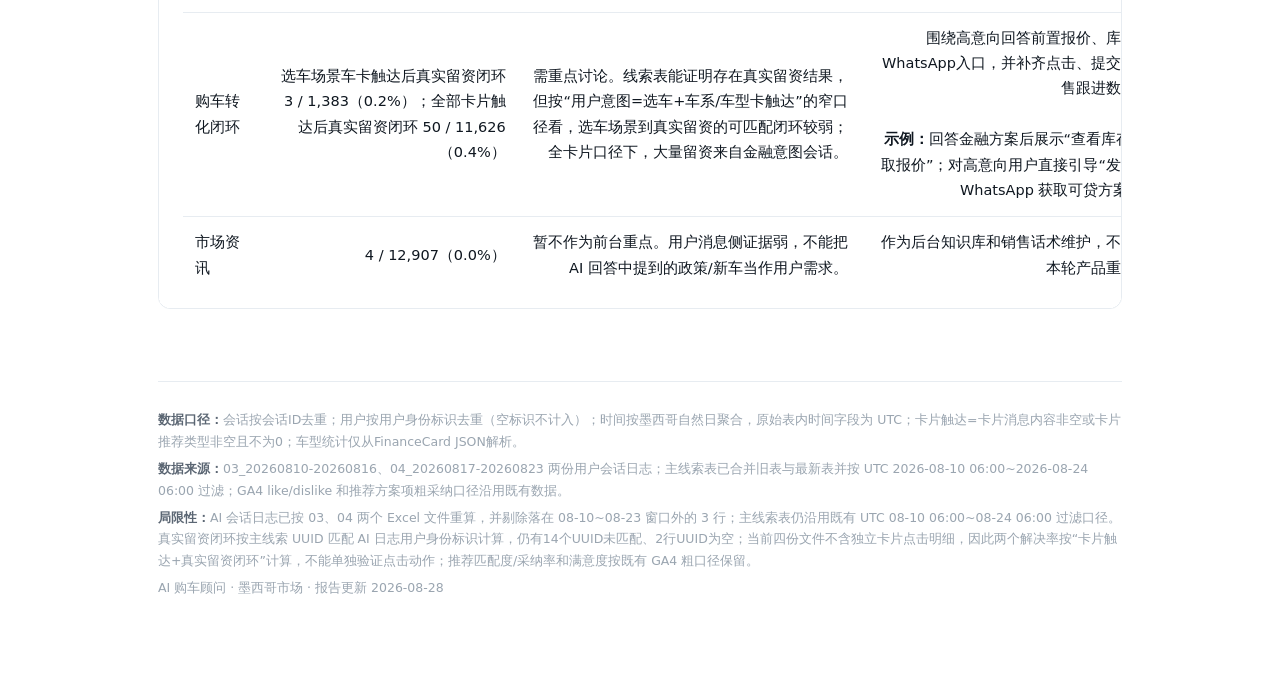
==== commit 2be3463e: "Update AI session resolution metrics" ====
--- a/lixiaohan-ai-session-report/index.html
+++ b/lixiaohan-ai-session-report/index.html
@@ -544,18 +544,18 @@
           <tr><td style="text-align:left">对话深度</td><td><span class="badge good">已回答</span></td><td class="hl">平均1.4轮；1轮占78.0%</td><td>按会话ID聚合有效用户消息数；用于判断用户是否继续追问。</td></tr>
           <tr><td style="text-align:left">平均对话轮次</td><td><span class="badge good">已回答</span></td><td class="hl">1.4</td><td>有效用户消息行数 / 去重会话数。</td></tr>
           <tr><td style="text-align:left">平均会话时长</td><td><span class="badge good">已回答</span></td><td class="hl">约1分12秒</td><td>按同一会话内最大时间 - 最小时间估算；周趋势表中单周均值为第1周1分1秒、第2周1分19秒。</td></tr>
-          <tr><td style="text-align:left">真实线索用户平均对话轮次</td><td><span class="badge good">已回答</span></td><td class="hl">2.6轮</td><td>主线索表按 UTC 08-10 06:00~08-24 06:00 过滤后，共94行线索、64个唯一非空UUID；其中49个UUID可匹配AI会话。按每个线索UUID转化前最近一次匹配会话计算，合计126轮 / 49个闭环UUID。</td></tr>
+          <tr><td style="text-align:left">真实线索用户平均对话轮次</td><td><span class="badge good">已回答</span></td><td class="hl">2.6轮</td><td>主线索表按 UTC 08-10 06:00~08-24 06:00 过滤后，共94行线索、64个唯一非空UUID；其中50个UUID可匹配AI会话。该项沿用既有转化前最近一次匹配会话口径，平均约2.6轮。</td></tr>
           <tr><td style="text-align:left">意图识别准确率</td><td><span class="badge good">已回答</span></td><td class="hl">97.6%</td><td>表中意图标签（金融/选车/其他）与用户原始问题语义一致记为识别正确，不一致记为识别错误。当前旧版抽样为 13,051 / 13,378；该项沿用原人工语义核对口径。</td></tr>
           <tr><td style="text-align:left">推荐匹配度/采纳率</td><td><span class="badge good">已回答</span></td><td class="hl">内容匹配：金融87.5%、选车63.4%；GA4粗采纳72.0%</td><td>内容匹配来自会话日志：金融意图用户收到金融卡、选车意图用户收到车系/车型卡。GA4粗采纳用推荐方案项 <code>caviaix_session_layer_solution_item</code> 点击/曝光估算；仍不是严格卡片采纳率。</td></tr>
-          <tr><td style="text-align:left">对话解决率（真实留资闭环）</td><td><span class="badge good">已回答</span></td><td class="hl">5 / 1,383（0.4%）</td><td>公式：真实留资闭环UUID数 / 选车场景去重用户数。分母为两周会话日志中 <code>用户意图=选车</code> 且 <code>用户身份标识</code> 非空的去重用户数；分子为两张主线索表中 UUID 能匹配到这些选车用户的去重人数。94行线索中有64个唯一非空UUID，其中5个匹配到选车意图用户；大量线索匹配到的是金融意图用户，不计入该窄口径分子。</td></tr>
-          <tr><td style="text-align:left">卡片触达后解决率</td><td><span class="badge good">已回答</span></td><td class="hl">3 / 1,029（0.3%）</td><td>公式：真实留资闭环UUID数 / 选车场景且有卡片触达的去重用户数。分母为 <code>用户意图=选车</code> 且有卡片触达的去重用户；分子为两张主线索表中 UUID 能匹配到这些用户的去重人数。该指标不使用全部卡片触达会话数12,542作分母，也不使用1,831条选车消息作分母。</td></tr>
+          <tr><td style="text-align:left">对话解决率（选车场景真实留资闭环）</td><td><span class="badge good">已回答</span></td><td class="hl">3 / 1,383（0.2%）</td><td>公式：选车场景下 AI 推荐车系/车型卡后产生真实留资的去重UUID数 / 选车场景去重用户数。分母为两周会话日志中 <code>用户意图=选车</code> 且 <code>用户身份标识</code> 非空的去重用户数；分子为两张主线索表中 UUID 能匹配到这些选车用户，且该用户在选车意图会话中已触达车系/车型卡的去重人数。当前四份文件不含独立卡片点击明细，因此这里按“车卡触达+真实留资闭环”计算，不能单独验证点击动作。</td></tr>
+          <tr><td style="text-align:left">卡片触达后解决率（全卡片真实留资闭环）</td><td><span class="badge good">已回答</span></td><td class="hl">50 / 11,626（0.4%）</td><td>公式：所有卡片触达后产生真实留资的去重UUID数 / 所有卡片触达去重用户数。分母为两周会话日志中触达任一卡片的去重用户，包括金融卡、车系/车型卡等；分子为两张主线索表中 UUID 能匹配到这些卡片触达用户的去重人数。当前四份文件不含独立卡片点击明细，因此这里按“卡片触达+真实留资闭环”计算，不能单独验证点击动作。</td></tr>
           <tr><td style="text-align:left">多轮对话完成率</td><td><span class="badge good">已回答</span></td><td class="hl">2,844 / 12,907（22.0%）</td><td>通用标准：同一会话内用户有效提问 ≥2 次，且 AI 有效回复 ≥2 次；即至少完成 2 轮问答。按两个 Excel 的墨西哥自然周窗口重算为 2,844 / 12,907。</td></tr>
           <tr><td style="text-align:left">用户满意度评分</td><td><span class="badge good">已回答</span></td><td class="hl">正向反馈 78.8%</td><td>用 GA4 like/dislike 点击估算：like 26 次、dislike 7 次。样本量小，且不是完整评分体系。</td></tr>
         </tbody>
       </table>
     </div>
     <div class="insight"><b>最新主线索拆解：</b>按墨西哥自然周对应 UTC 边界 2026-08-10 06:00~2026-08-24 06:00 过滤并合并新旧线索表，共 94 行线索：旧表贡献 46 行，新表贡献 48 行；其中留资表单 82 行、预约到店 12 行，唯一非空UUID 64 个，手机号去重 82 个。</div>
-    <div class="insight"><b>闭环匹配结论：</b>按本次用户级口径，选车场景共有 1,383 个去重用户；64个唯一非空线索UUID中，5个能匹配到 <code>用户意图=选车</code> 的会话用户，其中3个同时属于选车场景卡片触达用户。该口径比“全部AI会话匹配线索”更窄，用于单独观察选车场景到真实留资的闭环。</div>
+    <div class="insight"><b>闭环匹配结论：</b>按本次用户级口径，选车场景共有 1,383 个去重用户，其中1,029个用户在选车意图会话中触达车系/车型卡；64个唯一非空线索UUID中，50个能匹配到AI会话用户，其中3个同时属于“选车意图+车系/车型卡触达”用户。全部卡片触达口径下，共11,626个去重用户触达过任一卡片，50个可匹配真实留资。</div>
   </section>
 
   <!-- Section 09: 产品会议判断 -->
@@ -570,7 +570,7 @@
           <tr><td style="text-align:left">默认入口优化</td><td class="hl">18,587 / 18,591（约100%）</td><td>高优先级。现有词云已覆盖销量榜前三/车型对比，但金融、首付、月供、预算、征信等需求仍需要更细的入口承接。</td><td>保留“销量榜前三哪个更适合”等已有入口，并细化为Top车型单车金融方案、最低首付、预估月供、征信能否购车、48/72期方案对比等入口。<br><br><b>示例：</b>“最低首付需要多少钱？”；“月收入$25,000，能买哪些车？帮我估首付和月供”</td></tr>
           <tr><td style="text-align:left">车型 + 金融方案并列对比</td><td class="hl">11,319 / 12,907（87.7%）</td><td>高优先级。用户大量围绕期限、银行、首付、月供、哪个更好做比较，和金融转化直接相关。</td><td>把单条回答升级为对比卡：车型参数 + 银行 + 期限 + 首付 + 月供 + 利率并列展示。<br><br><b>示例：</b>“Kia K3、Versa、Aveo 哪个金融方案更适合我？”；“48期和72期，月供和总成本差多少？”</td></tr>
           <tr><td style="text-align:left">点选式帮选车</td><td>选车意图 1,831 条消息，对应 1,383 个去重用户；1轮会话占78.0%</td><td>可推进。需求规模中等，但能解决用户不愿继续补充条件的问题，适合作为首轮承接工具。</td><td>沿用图中“AI选车”点选方式，用预算、车型、能源、座位数等标签替代打字，形成点选式买车流程。<br><br><b>示例：</b>预算：10万以下 / 10-15万 / 20-30万；车型：轿车 / SUV / MPV；能源：纯电 / 汽油 / 插电混动。</td></tr>
-          <tr><td style="text-align:left">购车转化闭环</td><td>选车场景真实留资闭环 5 / 1,383（0.4%）；选车场景卡片触达后闭环 3 / 1,029（0.3%）</td><td>需重点讨论。线索表能证明存在真实留资结果，但按“用户意图=选车”的窄口径看，选车场景到真实留资的可匹配闭环较弱；大量留资来自金融意图会话。</td><td>围绕高意向回答前置报价、库存、WhatsApp入口，并补齐点击、提交、销售跟进数据。<br><br><b>示例：</b>回答金融方案后展示“查看库存/获取报价”；对高意向用户直接引导“发送到 WhatsApp 获取可贷方案”。</td></tr>
+          <tr><td style="text-align:left">购车转化闭环</td><td>选车场景车卡触达后真实留资闭环 3 / 1,383（0.2%）；全部卡片触达后真实留资闭环 50 / 11,626（0.4%）</td><td>需重点讨论。线索表能证明存在真实留资结果，但按“用户意图=选车+车系/车型卡触达”的窄口径看，选车场景到真实留资的可匹配闭环较弱；全卡片口径下，大量留资来自金融意图会话。</td><td>围绕高意向回答前置报价、库存、WhatsApp入口，并补齐点击、提交、销售跟进数据。<br><br><b>示例：</b>回答金融方案后展示“查看库存/获取报价”；对高意向用户直接引导“发送到 WhatsApp 获取可贷方案”。</td></tr>
           <tr><td style="text-align:left">市场资讯</td><td>4 / 12,907（0.0%）</td><td>暂不作为前台重点。用户消息侧证据弱，不能把 AI 回答中提到的政策/新车当作用户需求。</td><td>作为后台知识库和销售话术维护，不列为本轮产品重点。</td></tr>
         </tbody>
       </table>
@@ -580,7 +580,7 @@
   <footer class="foot">
     <p><b>数据口径：</b>会话按会话ID去重；用户按用户身份标识去重（空标识不计入）；时间按墨西哥自然日聚合，原始表内时间字段为 UTC；卡片触达=卡片消息内容非空或卡片推荐类型非空且不为0；车型统计仅从FinanceCard JSON解析。</p>
     <p><b>数据来源：</b>03_20260810-20260816、04_20260817-20260823 两份用户会话日志；主线索表已合并旧表与最新表并按 UTC 2026-08-10 06:00~2026-08-24 06:00 过滤；GA4 like/dislike 和推荐方案项粗采纳口径沿用既有数据。</p>
-    <p><b>局限性：</b>AI 会话日志已按 03、04 两个 Excel 文件重算，并剔除落在 08-10~08-23 窗口外的 3 行；主线索表仍沿用既有 UTC 08-10 06:00~08-24 06:00 过滤口径。真实留资闭环按主线索 UUID 匹配 AI 日志用户身份标识计算，仍有15个UUID未匹配、2行UUID为空；推荐匹配度/采纳率和满意度按既有 GA4 粗口径保留。</p>
+    <p><b>局限性：</b>AI 会话日志已按 03、04 两个 Excel 文件重算，并剔除落在 08-10~08-23 窗口外的 3 行；主线索表仍沿用既有 UTC 08-10 06:00~08-24 06:00 过滤口径。真实留资闭环按主线索 UUID 匹配 AI 日志用户身份标识计算，仍有14个UUID未匹配、2行UUID为空；当前四份文件不含独立卡片点击明细，因此两个解决率按“卡片触达+真实留资闭环”计算，不能单独验证点击动作；推荐匹配度/采纳率和满意度按既有 GA4 粗口径保留。</p>
     <p>AI 购车顾问 · 墨西哥市场 · 报告更新 2026-08-28</p>
   </footer>
 </div>
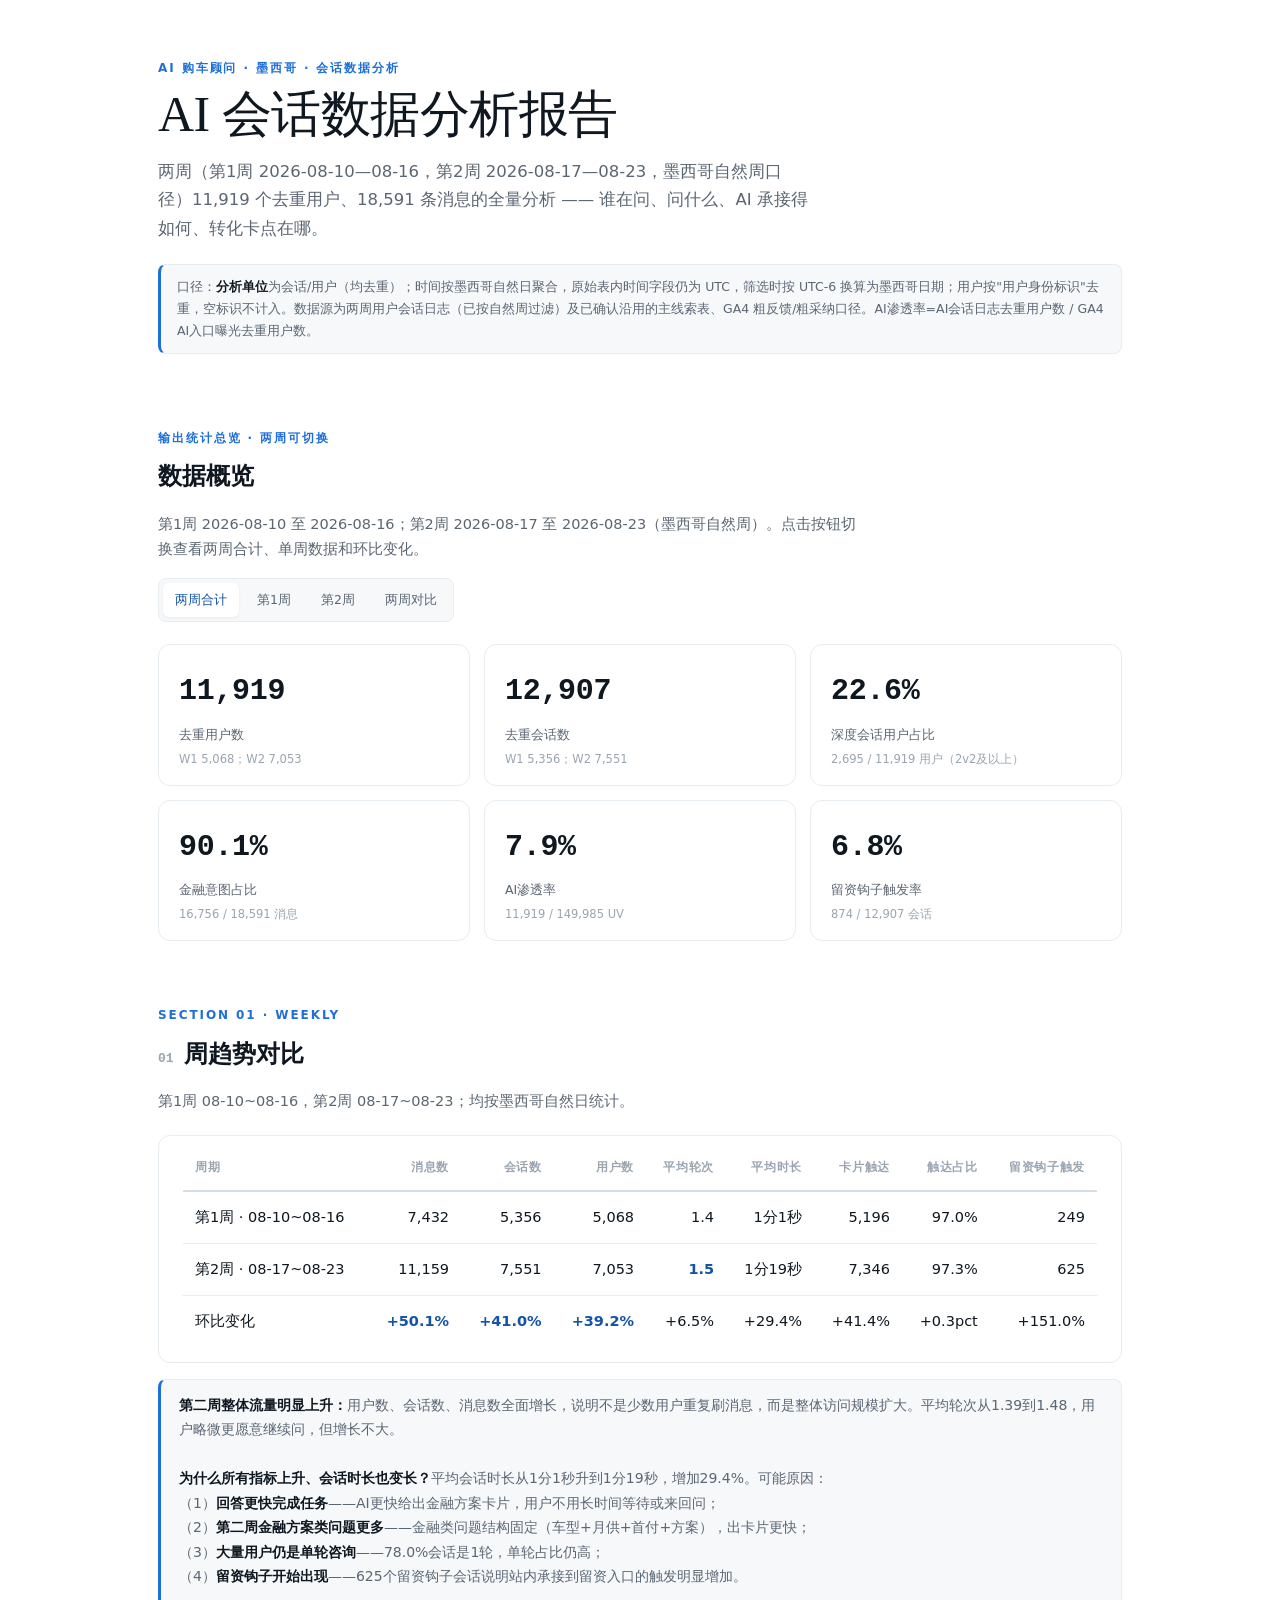
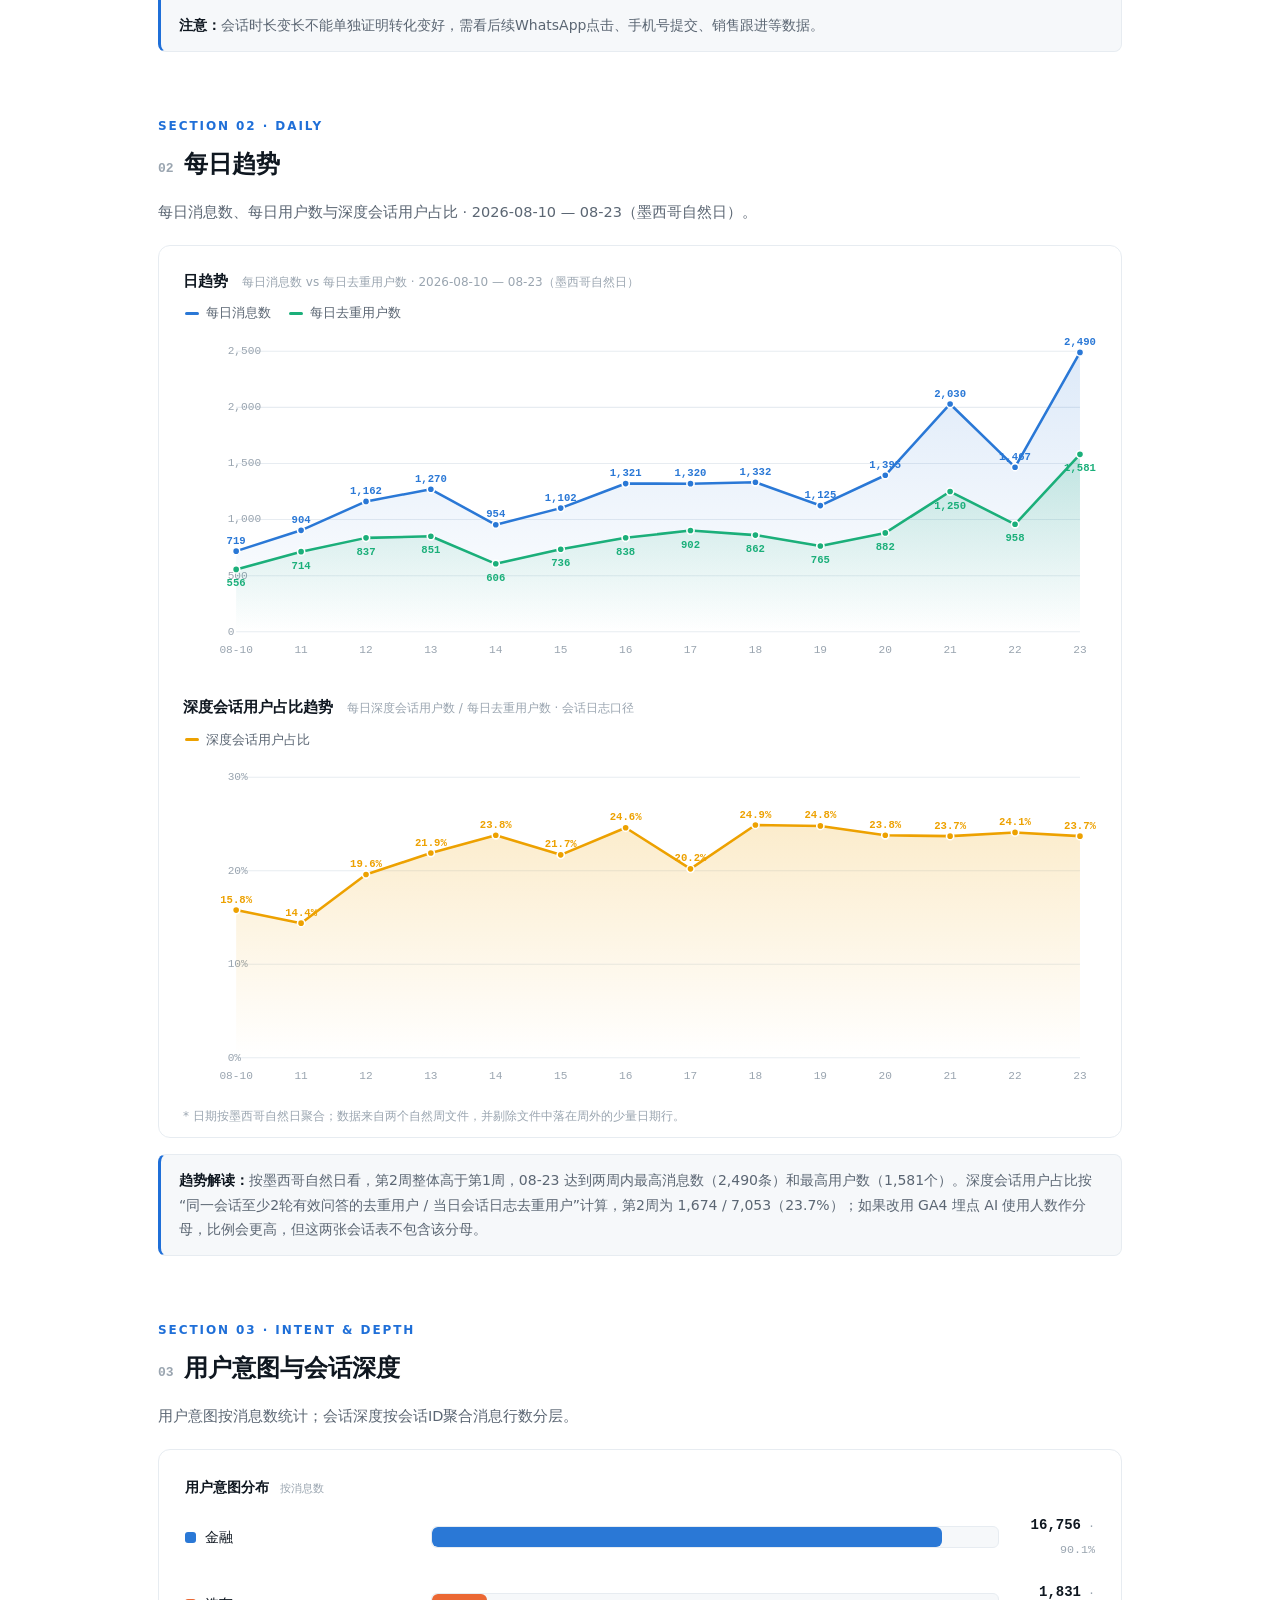
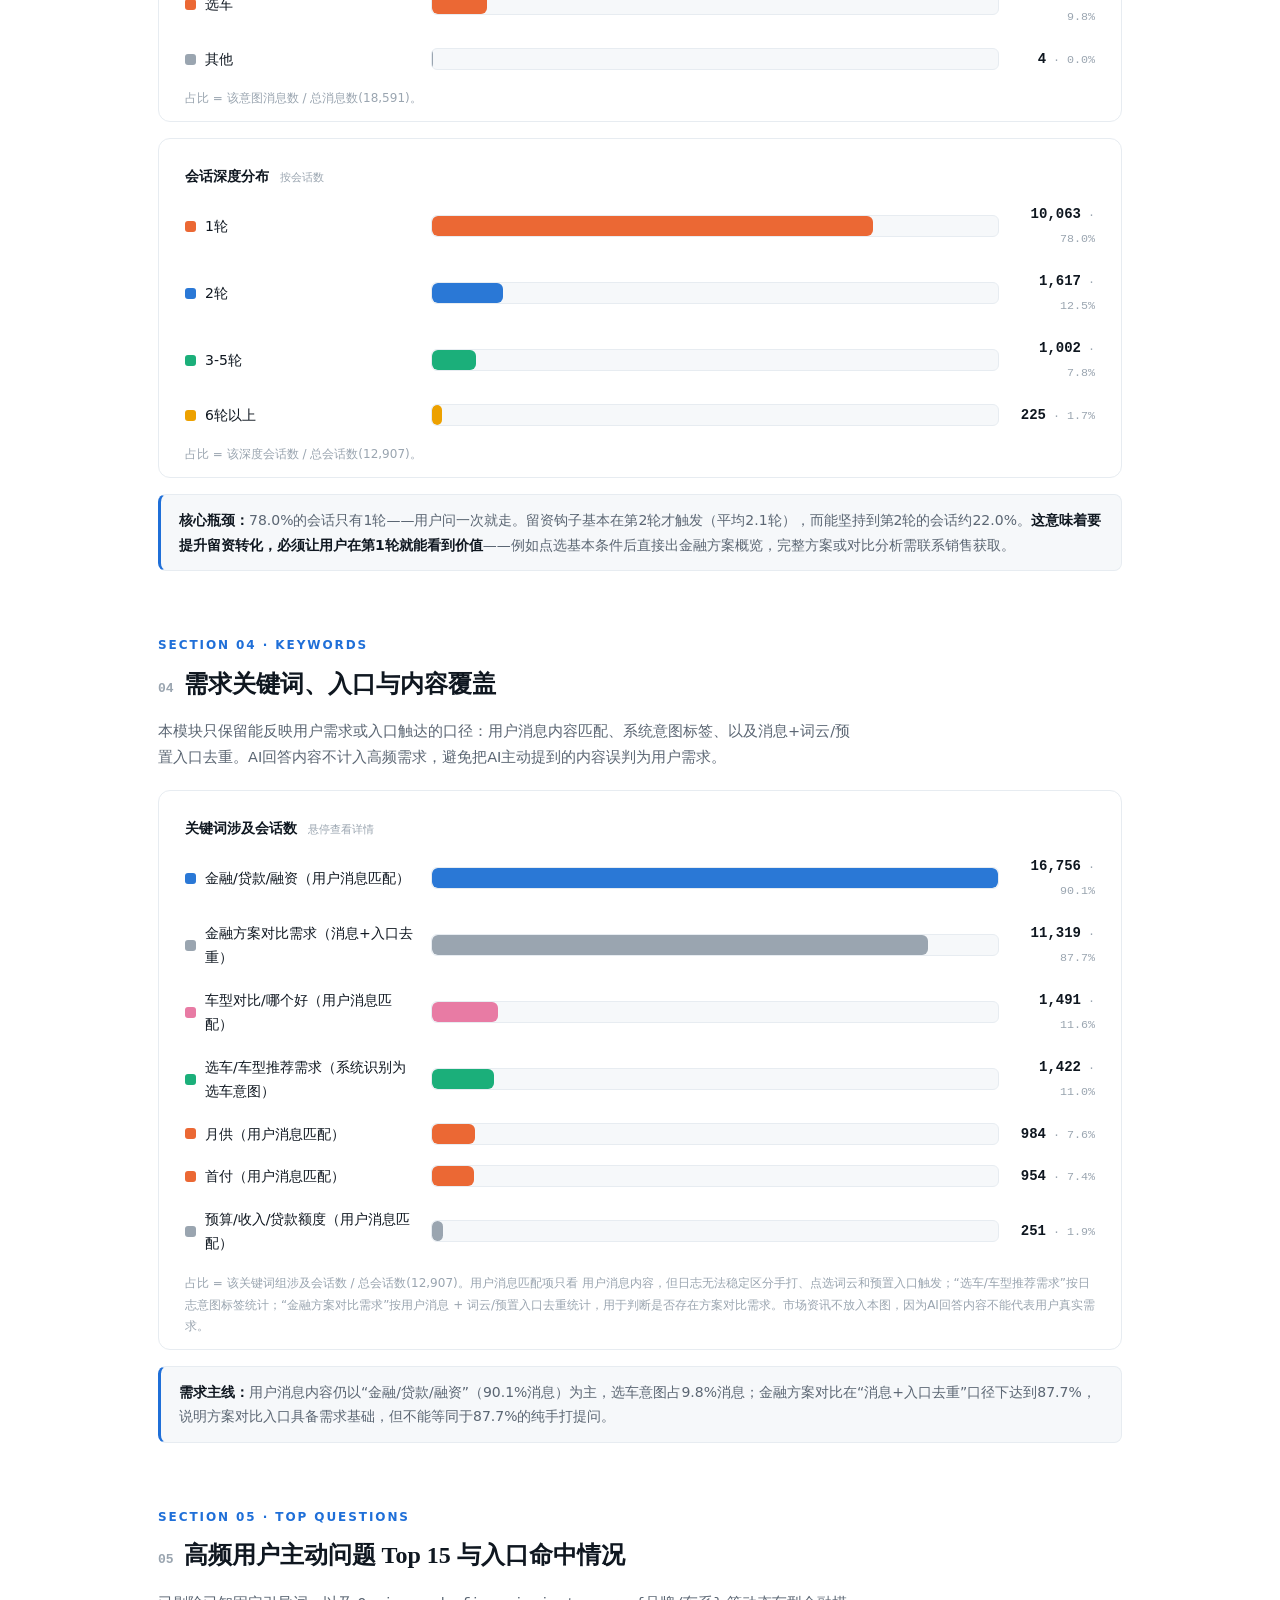
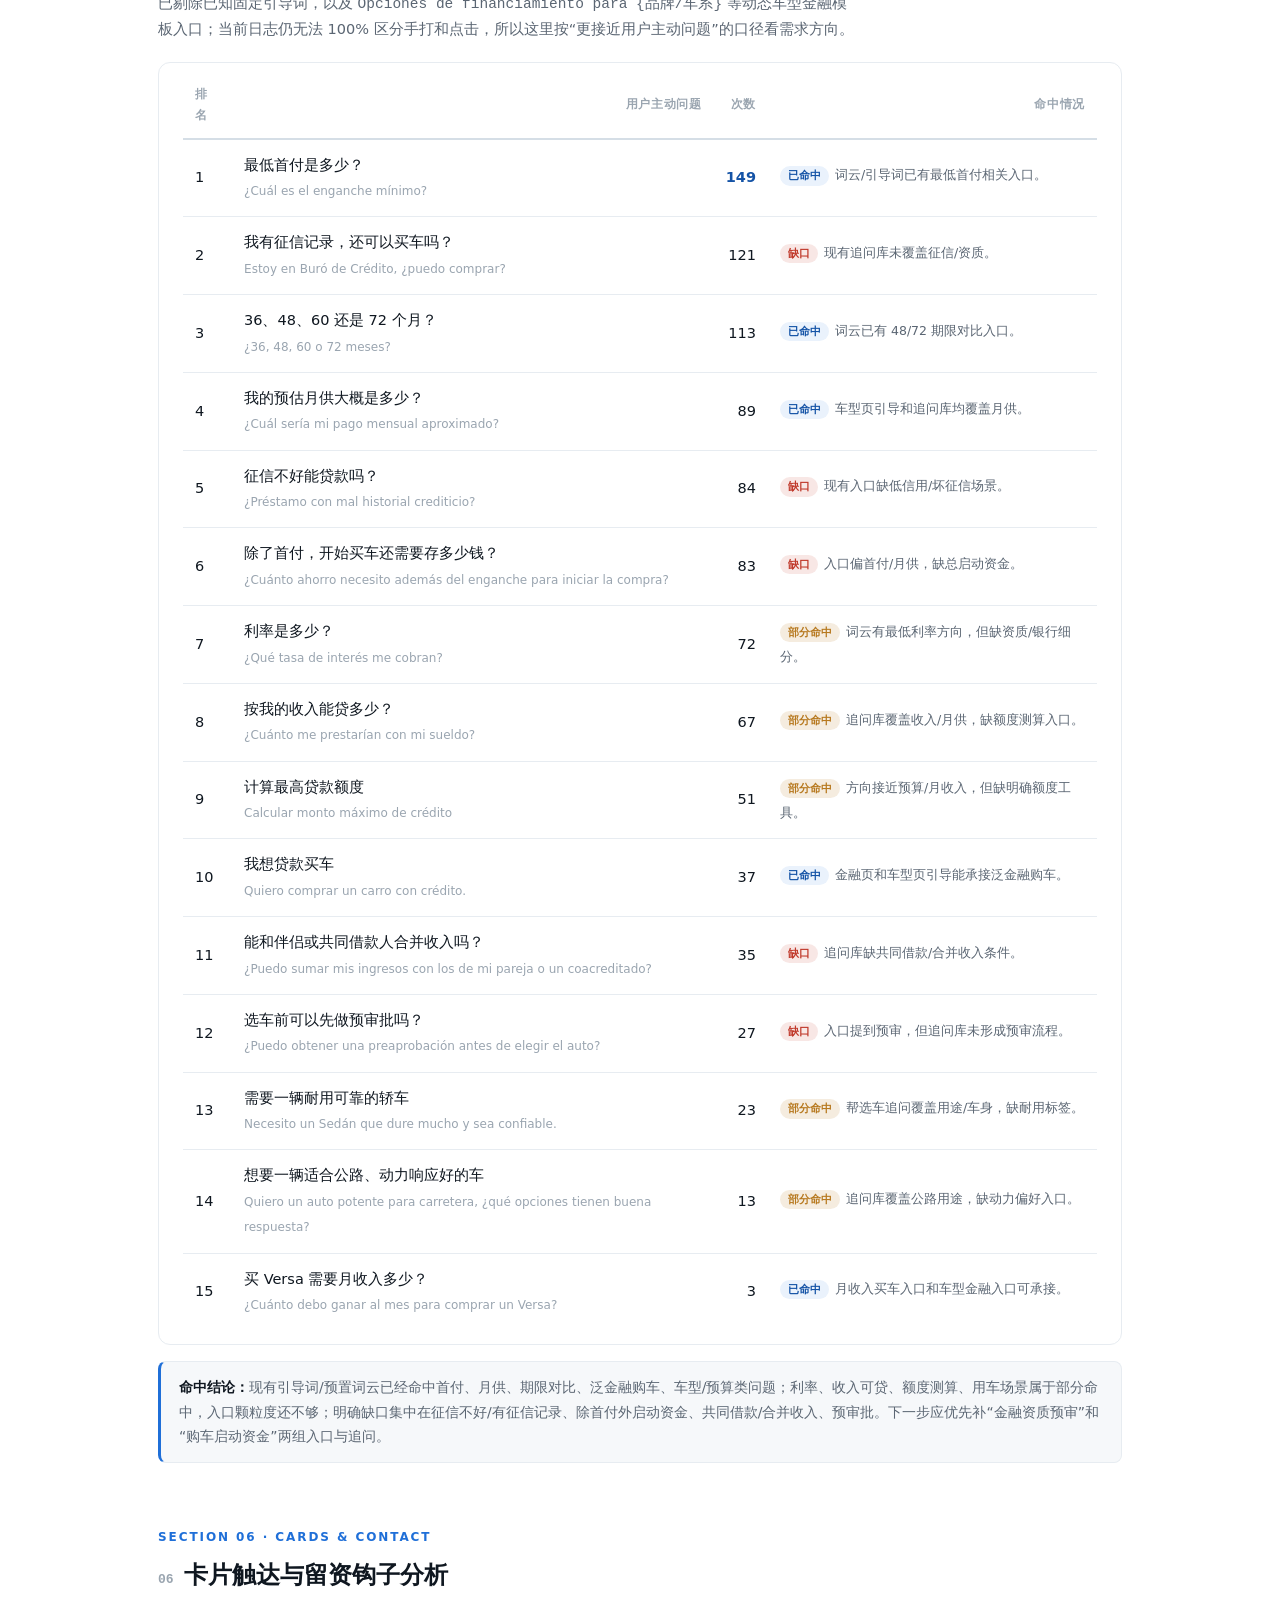
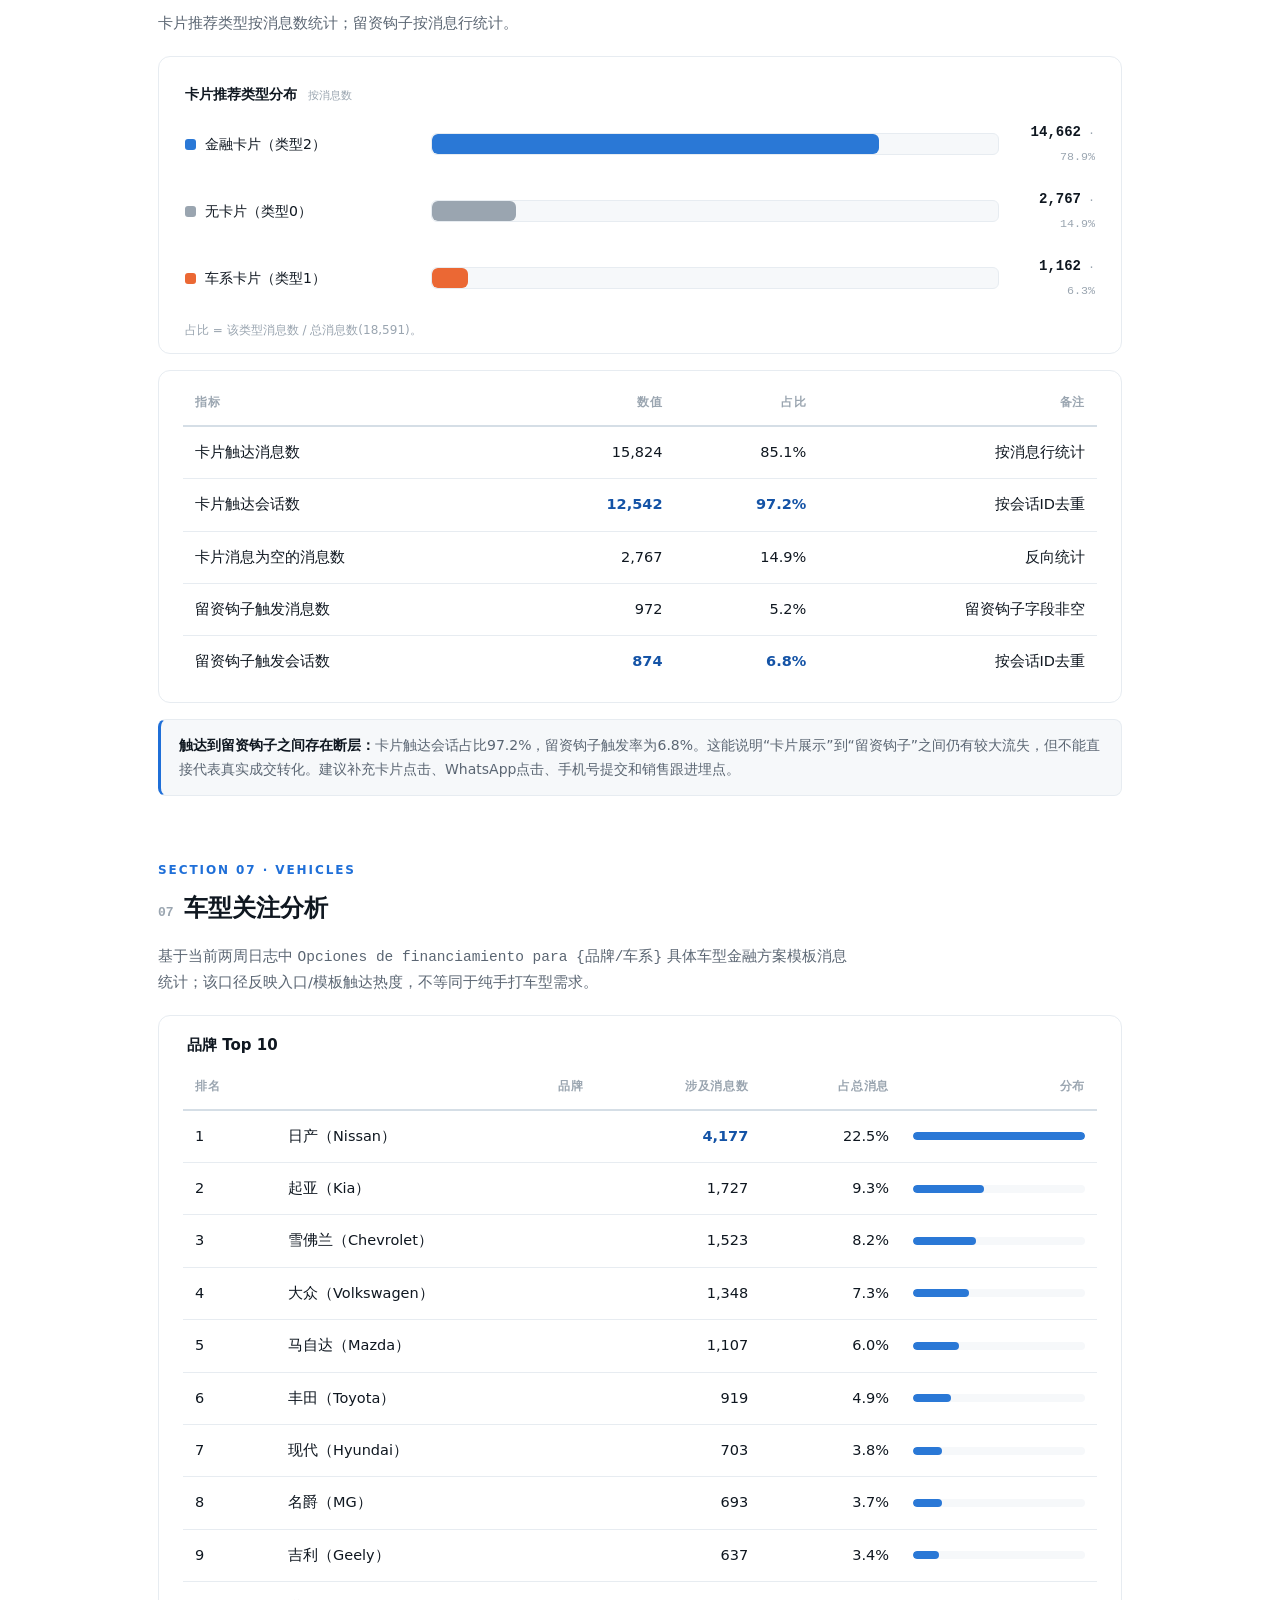
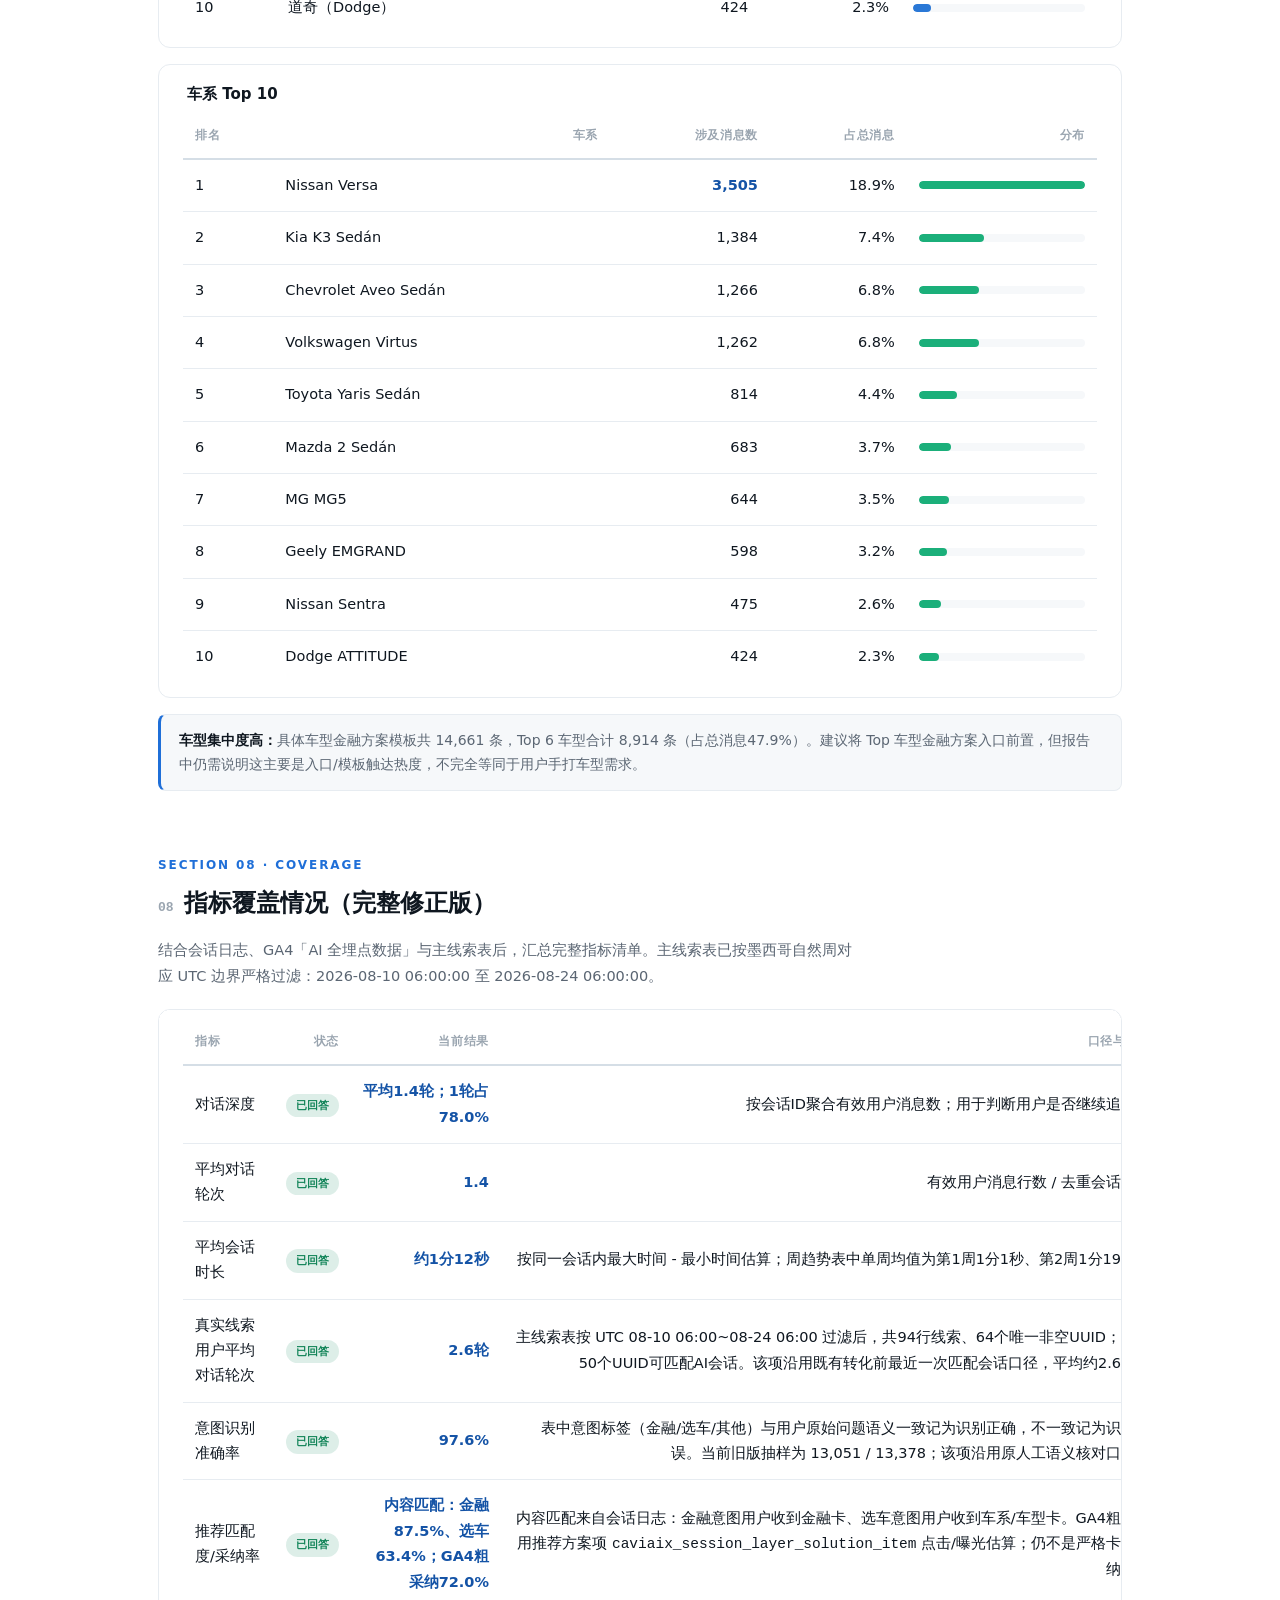
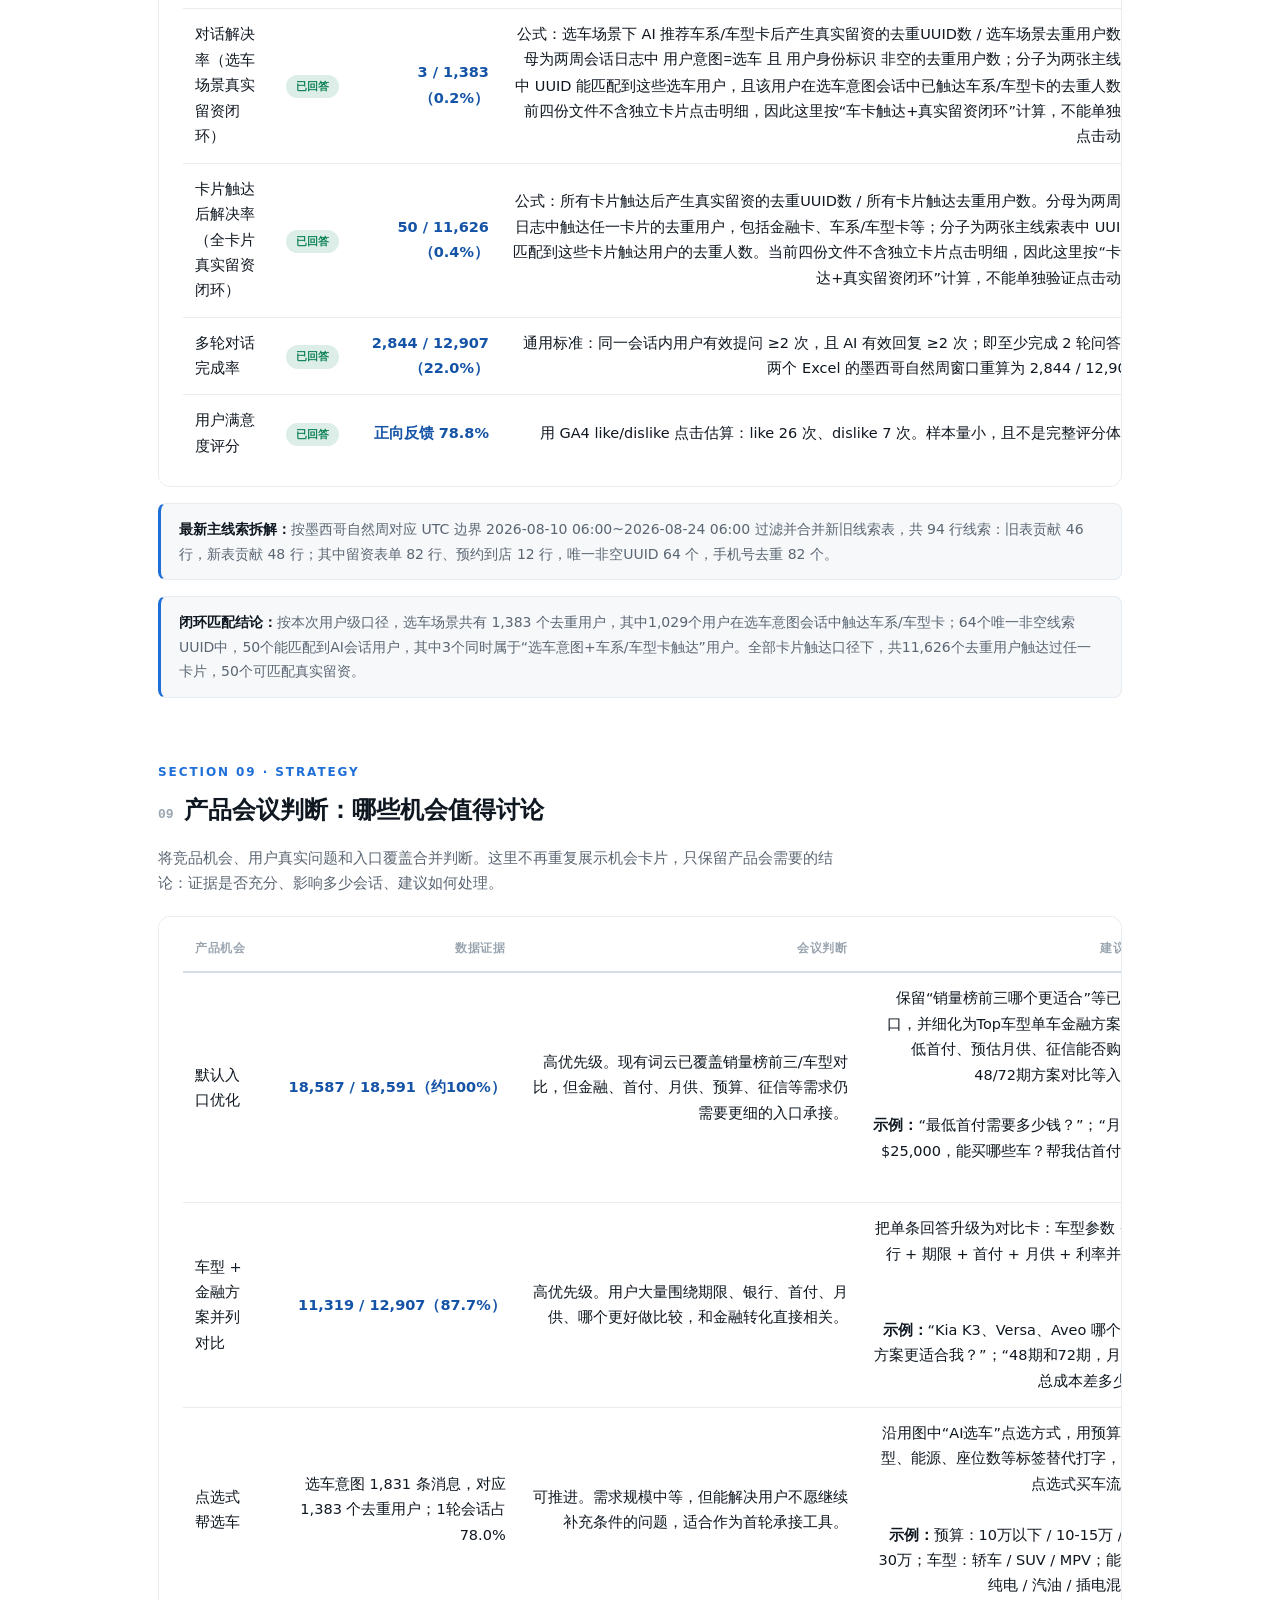
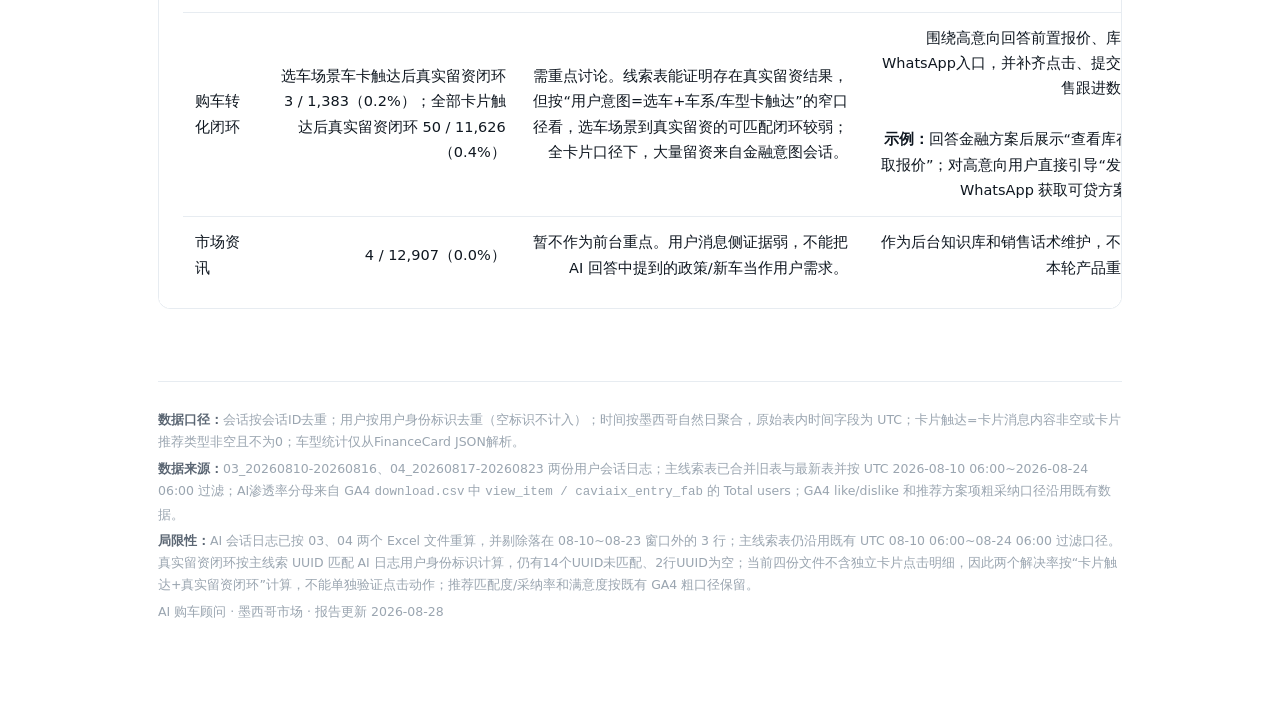
==== commit 819e5e57: "Replace card reach overview with AI penetration" ====
--- a/lixiaohan-ai-session-report/index.html
+++ b/lixiaohan-ai-session-report/index.html
@@ -162,7 +162,7 @@
     <div class="kicker">AI 购车顾问 · 墨西哥 · 会话数据分析</div>
     <h1>AI 会话数据分析报告</h1>
     <p class="lede">两周（第1周 2026-08-10—08-16，第2周 2026-08-17—08-23，墨西哥自然周口径）11,919 个去重用户、18,591 条消息的全量分析 —— 谁在问、问什么、AI 承接得如何、转化卡点在哪。</p>
-    <div class="scopenote">口径：<b>分析单位</b>为会话/用户（均去重）；时间按墨西哥自然日聚合，原始表内时间字段仍为 UTC，筛选时按 UTC-6 换算为墨西哥日期；用户按"用户身份标识"去重，空标识不计入。数据源为两周用户会话日志（已按自然周过滤）及已确认沿用的主线索表、GA4 粗反馈/粗采纳口径。卡片触达=卡片消息内容非空或卡片推荐类型非空且不为0。</div>
+    <div class="scopenote">口径：<b>分析单位</b>为会话/用户（均去重）；时间按墨西哥自然日聚合，原始表内时间字段仍为 UTC，筛选时按 UTC-6 换算为墨西哥日期；用户按"用户身份标识"去重，空标识不计入。数据源为两周用户会话日志（已按自然周过滤）及已确认沿用的主线索表、GA4 粗反馈/粗采纳口径。AI渗透率=AI会话日志去重用户数 / GA4 AI入口曝光去重用户数。</div>
   </header>
 
   <!-- 数据概览 -->
@@ -181,7 +181,7 @@
       <div class="stat"><div class="n" data-key="sessions">12,907</div><div class="k">去重会话数</div><div class="d" data-note="sessions">W1 5,356；W2 7,551</div></div>
       <div class="stat"><div class="n" data-key="messages">22.6%</div><div class="k">深度会话用户占比</div><div class="d" data-note="messages">2,695 / 11,919 用户（2v2及以上）</div></div>
       <div class="stat"><div class="n" data-key="finance">90.1%</div><div class="k">金融意图占比</div><div class="d" data-note="finance">16,756 / 18,591 消息</div></div>
-      <div class="stat"><div class="n" data-key="cards">97.2%</div><div class="k">卡片触达会话占比</div><div class="d" data-note="cards">12,542 / 12,907</div></div>
+      <div class="stat"><div class="n" data-key="cards">7.9%</div><div class="k">AI渗透率</div><div class="d" data-note="cards">11,919 / 149,985 UV</div></div>
       <div class="stat"><div class="n" data-key="leadHook">6.8%</div><div class="k">留资钩子触发率</div><div class="d" data-note="leadHook">874 / 12,907 会话</div></div>
     </div>
   </section>
@@ -579,7 +579,7 @@
 
   <footer class="foot">
     <p><b>数据口径：</b>会话按会话ID去重；用户按用户身份标识去重（空标识不计入）；时间按墨西哥自然日聚合，原始表内时间字段为 UTC；卡片触达=卡片消息内容非空或卡片推荐类型非空且不为0；车型统计仅从FinanceCard JSON解析。</p>
-    <p><b>数据来源：</b>03_20260810-20260816、04_20260817-20260823 两份用户会话日志；主线索表已合并旧表与最新表并按 UTC 2026-08-10 06:00~2026-08-24 06:00 过滤；GA4 like/dislike 和推荐方案项粗采纳口径沿用既有数据。</p>
+    <p><b>数据来源：</b>03_20260810-20260816、04_20260817-20260823 两份用户会话日志；主线索表已合并旧表与最新表并按 UTC 2026-08-10 06:00~2026-08-24 06:00 过滤；AI渗透率分母来自 GA4 <code>download.csv</code> 中 <code>view_item / caviaix_entry_fab</code> 的 Total users；GA4 like/dislike 和推荐方案项粗采纳口径沿用既有数据。</p>
     <p><b>局限性：</b>AI 会话日志已按 03、04 两个 Excel 文件重算，并剔除落在 08-10~08-23 窗口外的 3 行；主线索表仍沿用既有 UTC 08-10 06:00~08-24 06:00 过滤口径。真实留资闭环按主线索 UUID 匹配 AI 日志用户身份标识计算，仍有14个UUID未匹配、2行UUID为空；当前四份文件不含独立卡片点击明细，因此两个解决率按“卡片触达+真实留资闭环”计算，不能单独验证点击动作；推荐匹配度/采纳率和满意度按既有 GA4 粗口径保留。</p>
     <p>AI 购车顾问 · 墨西哥市场 · 报告更新 2026-08-28</p>
   </footer>
@@ -594,10 +594,10 @@
 
     // overview card toggle
     var overviewData={
-      total:{users:['11,919','W1 5,068；W2 7,053'],sessions:['12,907','W1 5,356；W2 7,551'],messages:['22.6%','2,695 / 11,919 用户（2v2及以上）'],finance:['90.1%','16,756 / 18,591 消息'],cards:['97.2%','12,542 / 12,907'],leadHook:['6.8%','874 / 12,907 会话']},
-      w1:{users:['5,068','2026-08-10~08-16'],sessions:['5,356','按会话ID去重'],messages:['20.5%','1,041 / 5,068 用户（2v2及以上）'],finance:['90.0%','6,686 / 7,432 消息'],cards:['97.0%','5,196 / 5,356'],leadHook:['4.6%','249 / 5,356 会话']},
-      w2:{users:['7,053','2026-08-17~08-23'],sessions:['7,551','按会话ID去重'],messages:['23.7%','1,674 / 7,053 用户（2v2及以上）'],finance:['90.2%','10,070 / 11,159 消息'],cards:['97.3%','7,346 / 7,551'],leadHook:['8.3%','625 / 7,551 会话']},
-      compare:{users:['+39.2%','7,053 vs 5,068'],sessions:['+41.0%','7,551 vs 5,356'],messages:['+3.2pct','23.7% vs 20.5%'],finance:['+0.2pct','90.2% vs 90.0%'],cards:['+0.3pct','97.3% vs 97.0%'],leadHook:['+3.6pct','8.3% vs 4.6%']}
+      total:{users:['11,919','W1 5,068；W2 7,053'],sessions:['12,907','W1 5,356；W2 7,551'],messages:['22.6%','2,695 / 11,919 用户（2v2及以上）'],finance:['90.1%','16,756 / 18,591 消息'],cards:['7.9%','11,919 / 149,985 UV'],leadHook:['6.8%','874 / 12,907 会话']},
+      w1:{users:['5,068','2026-08-10~08-16'],sessions:['5,356','按会话ID去重'],messages:['20.5%','1,041 / 5,068 用户（2v2及以上）'],finance:['90.0%','6,686 / 7,432 消息'],cards:['—','download.csv缺分周UV'],leadHook:['4.6%','249 / 5,356 会话']},
+      w2:{users:['7,053','2026-08-17~08-23'],sessions:['7,551','按会话ID去重'],messages:['23.7%','1,674 / 7,053 用户（2v2及以上）'],finance:['90.2%','10,070 / 11,159 消息'],cards:['—','download.csv缺分周UV'],leadHook:['8.3%','625 / 7,551 会话']},
+      compare:{users:['+39.2%','7,053 vs 5,068'],sessions:['+41.0%','7,551 vs 5,356'],messages:['+3.2pct','23.7% vs 20.5%'],finance:['+0.2pct','90.2% vs 90.0%'],cards:['—','无分周AI入口曝光UV'],leadHook:['+3.6pct','8.3% vs 4.6%']}
     };
     var tabs=document.getElementById('overviewTabs');
     if(tabs){tabs.addEventListener('click',function(e){var b=e.target.closest('button[data-view]');if(!b)return;tabs.querySelectorAll('button').forEach(function(x){x.classList.toggle('active',x===b)});var data=overviewData[b.getAttribute('data-view')];Object.keys(data).forEach(function(k){var n=document.querySelector('[data-key="'+k+'"]'),d=document.querySelector('[data-note="'+k+'"]');if(n)n.textContent=data[k][0];if(d)d.textContent=data[k][1];});});}
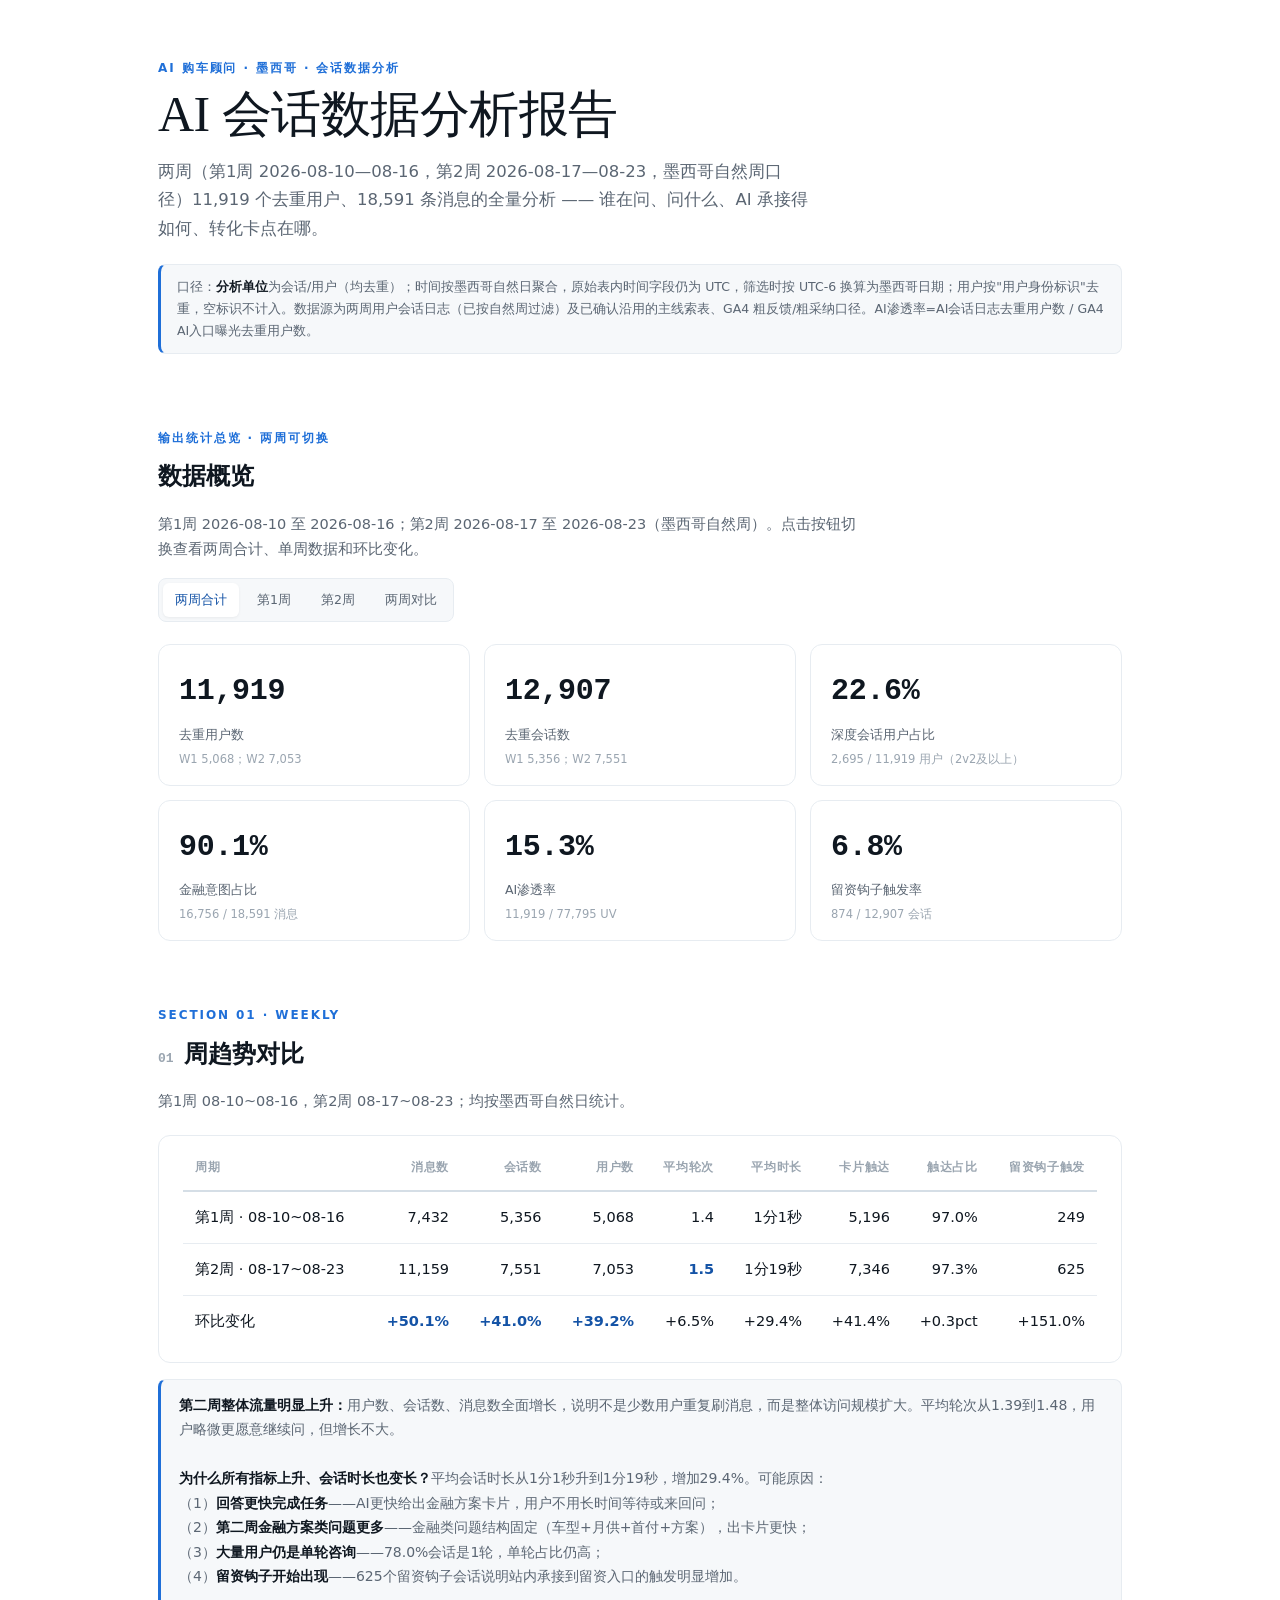
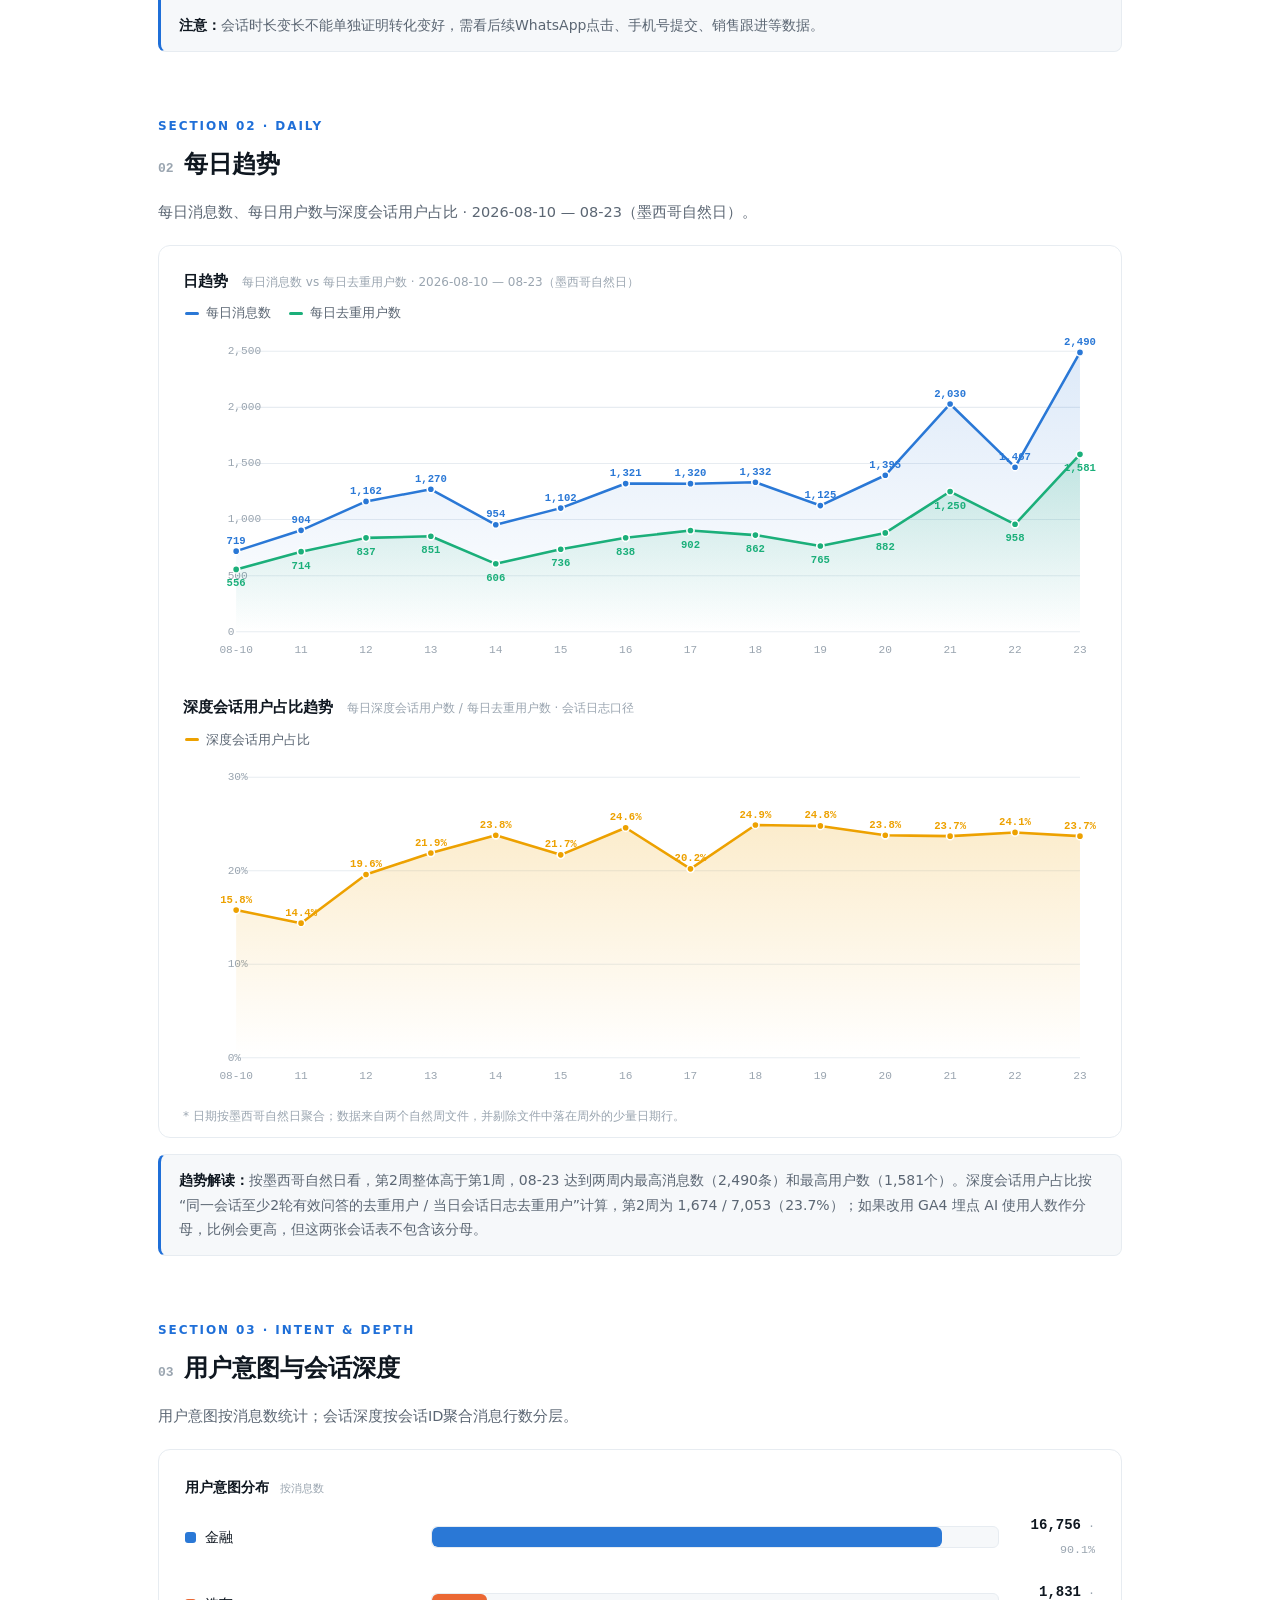
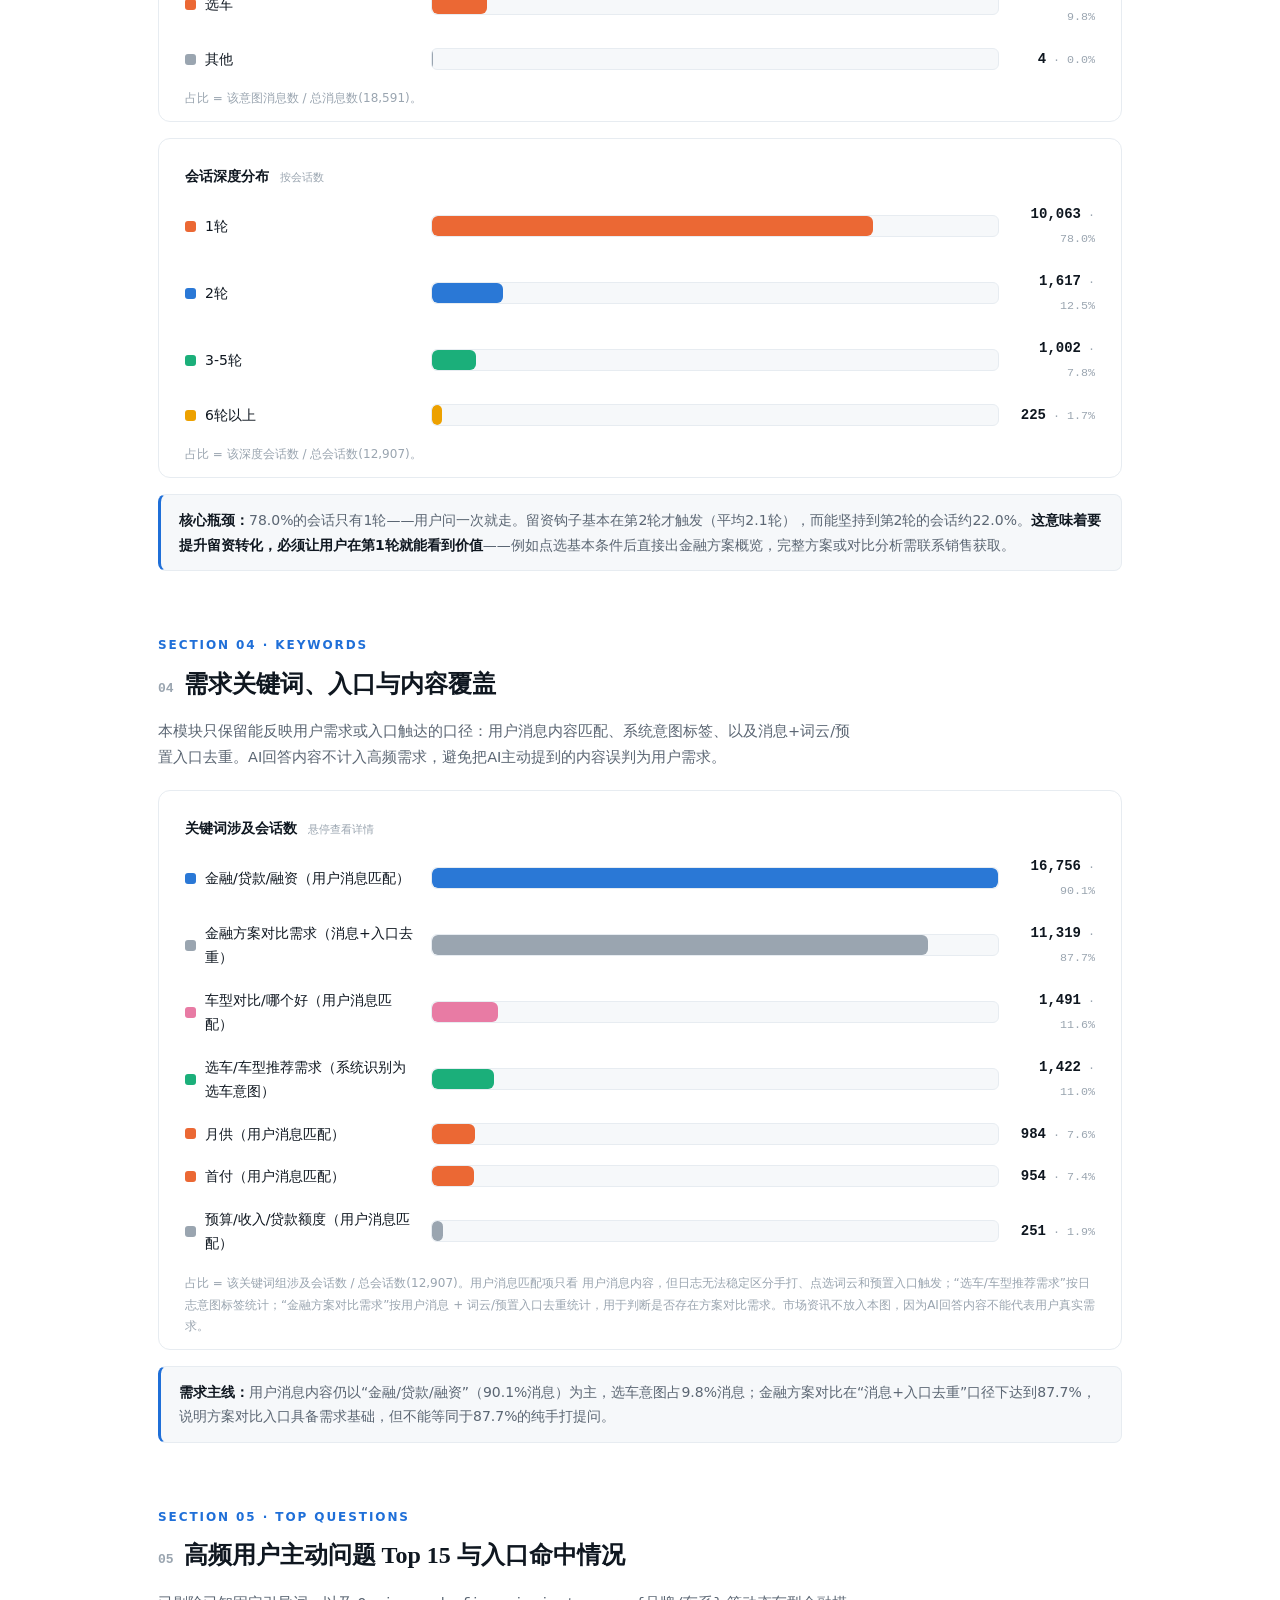
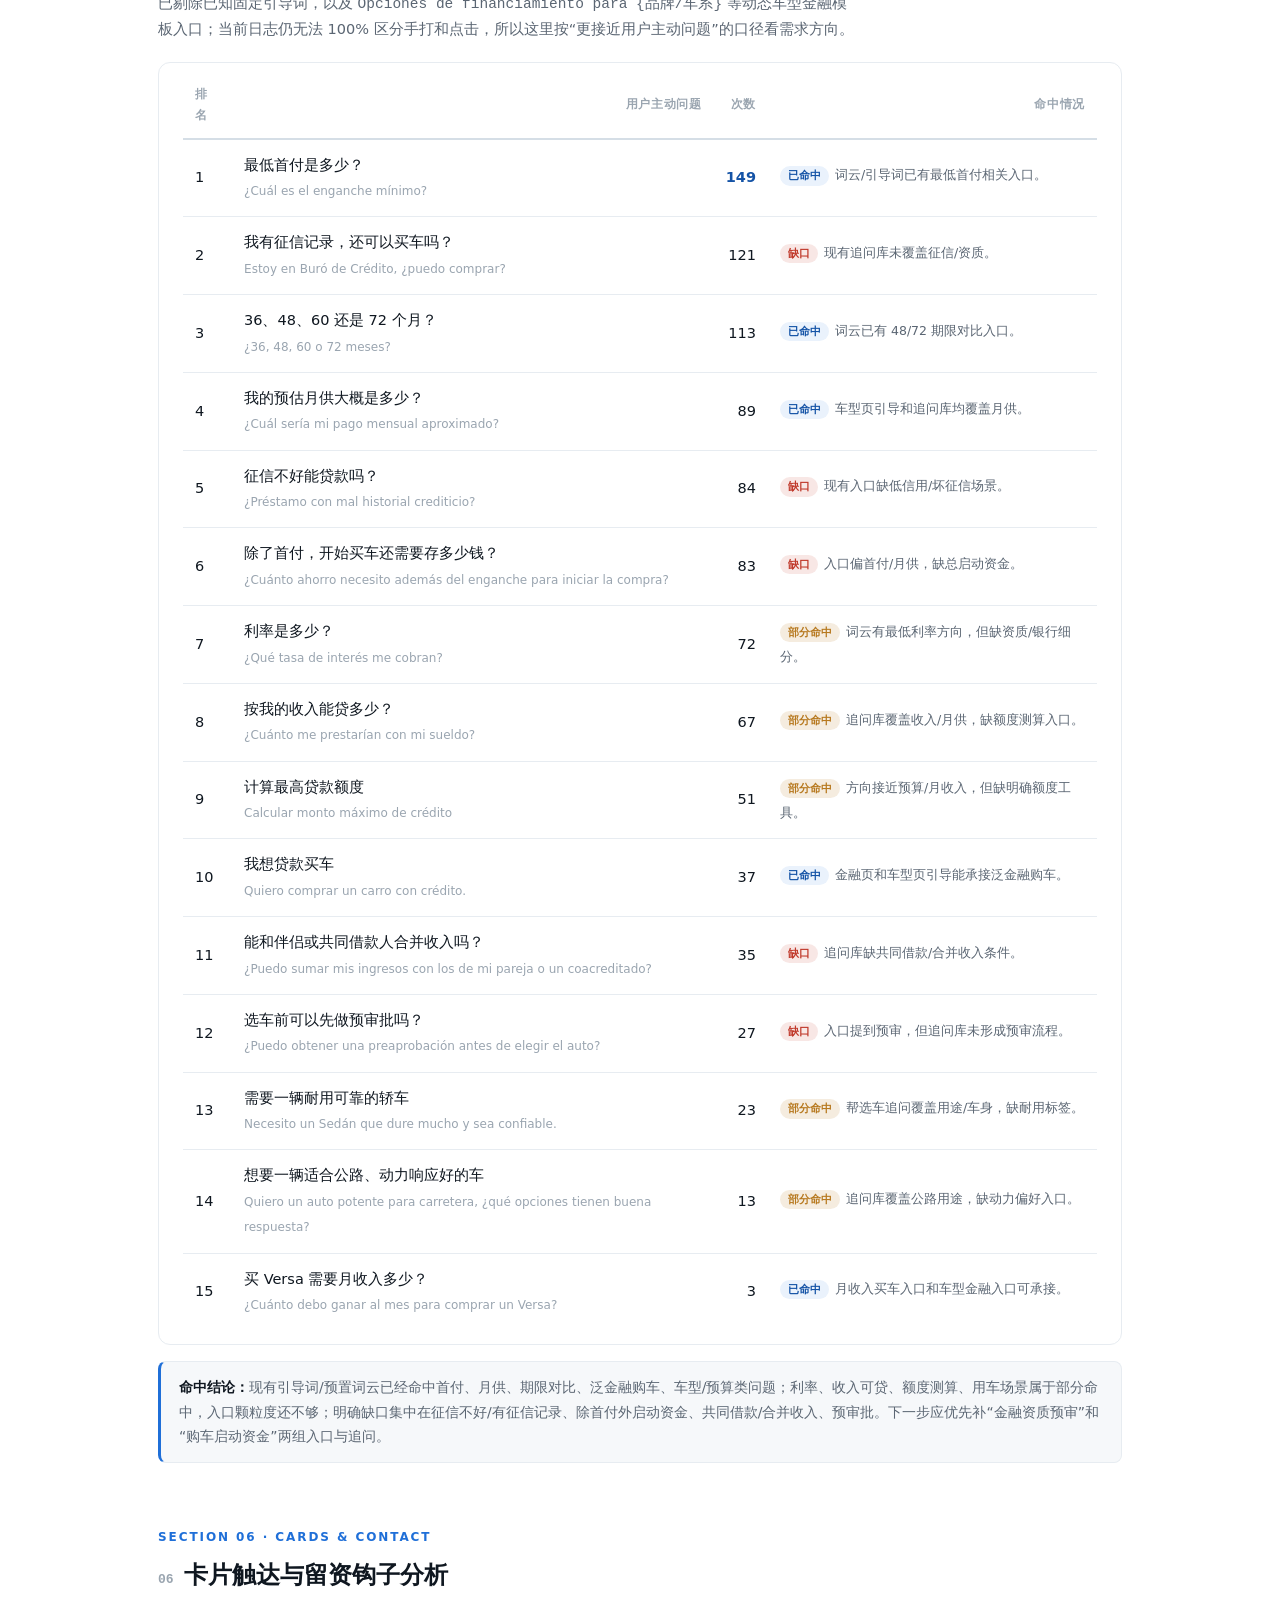
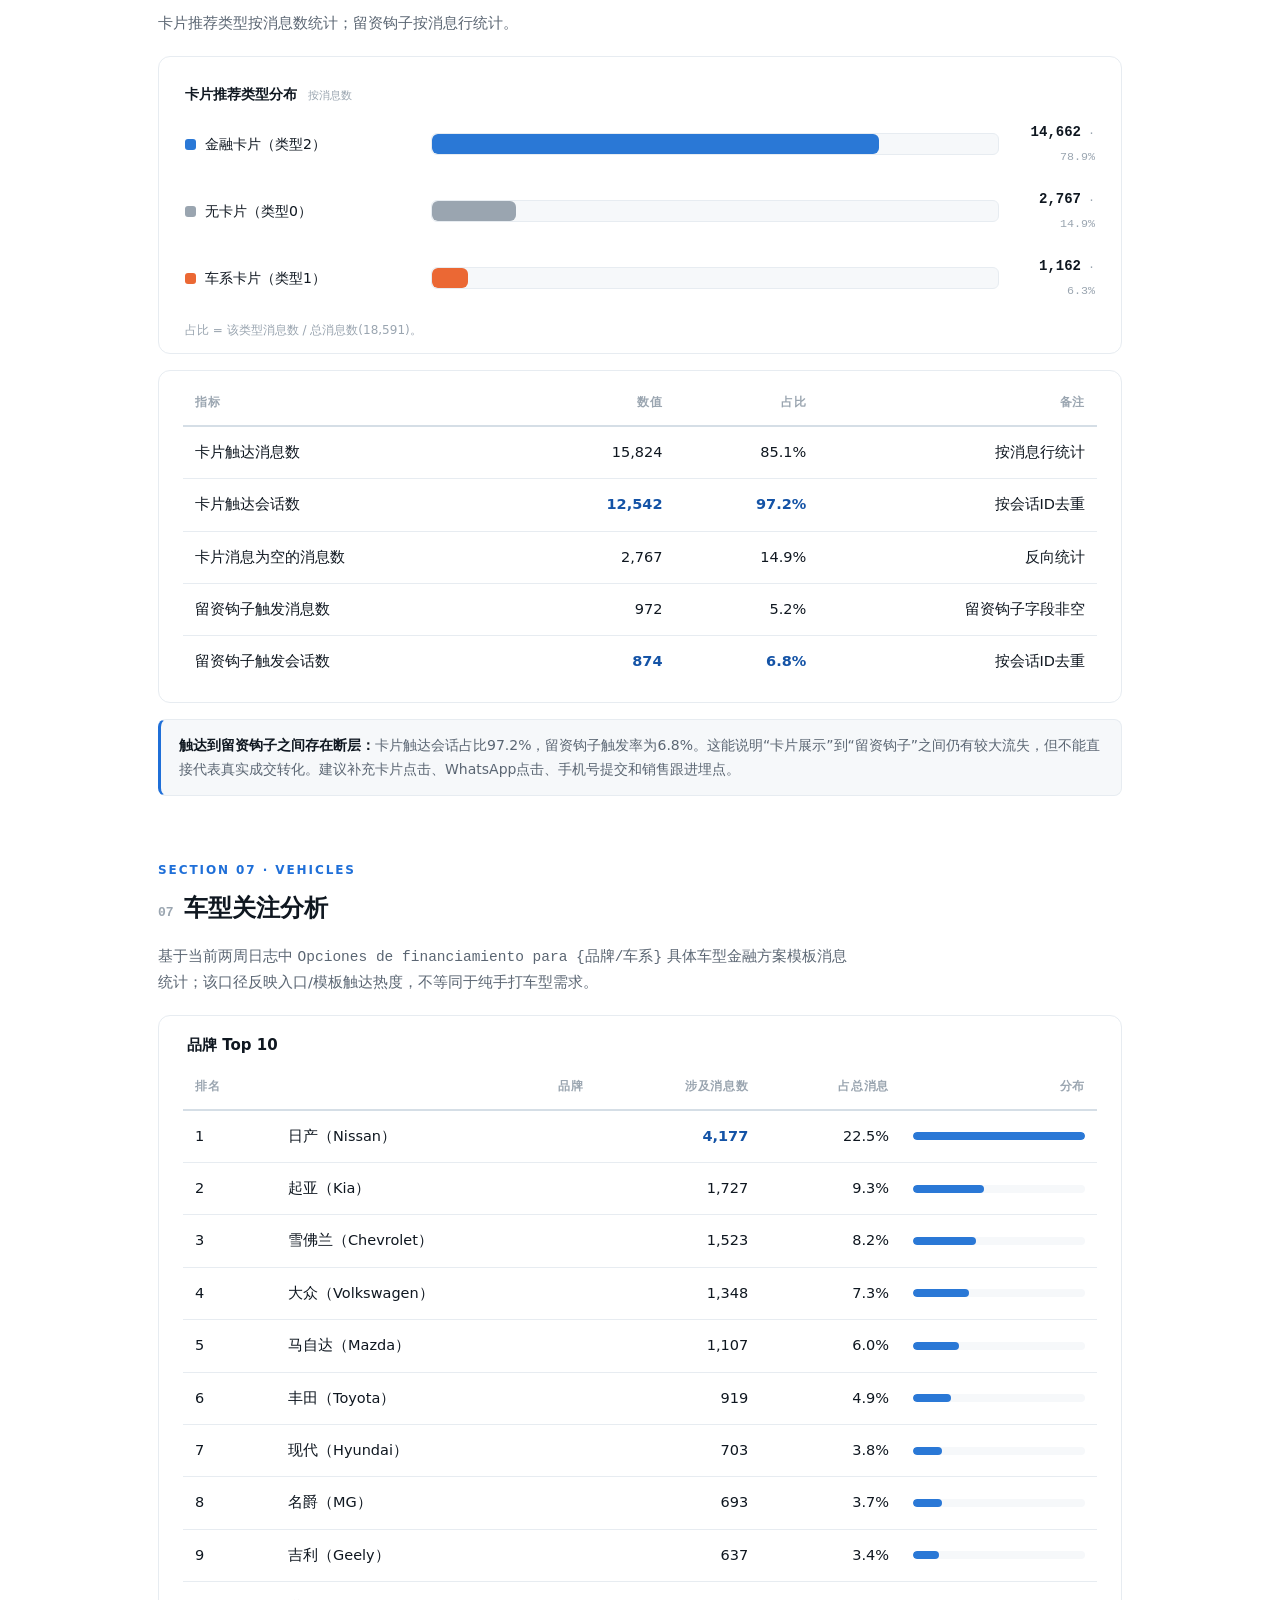
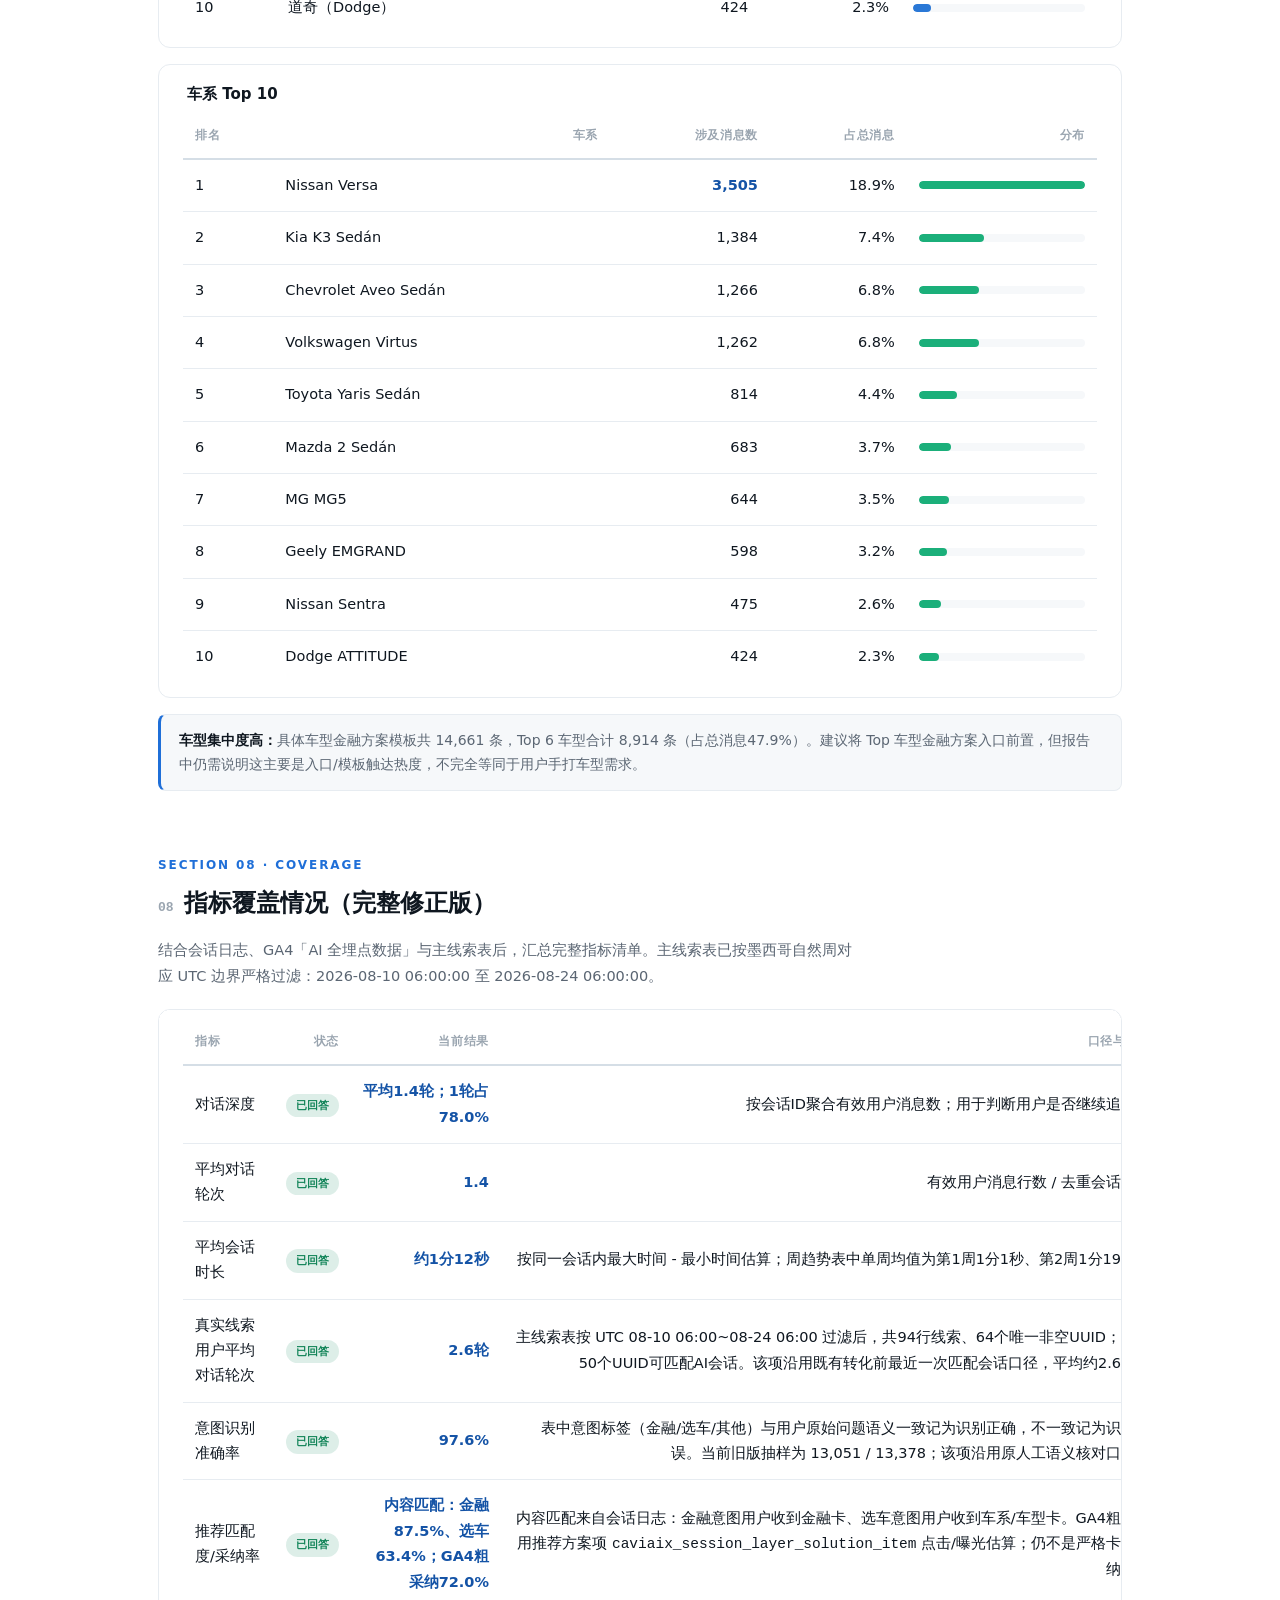
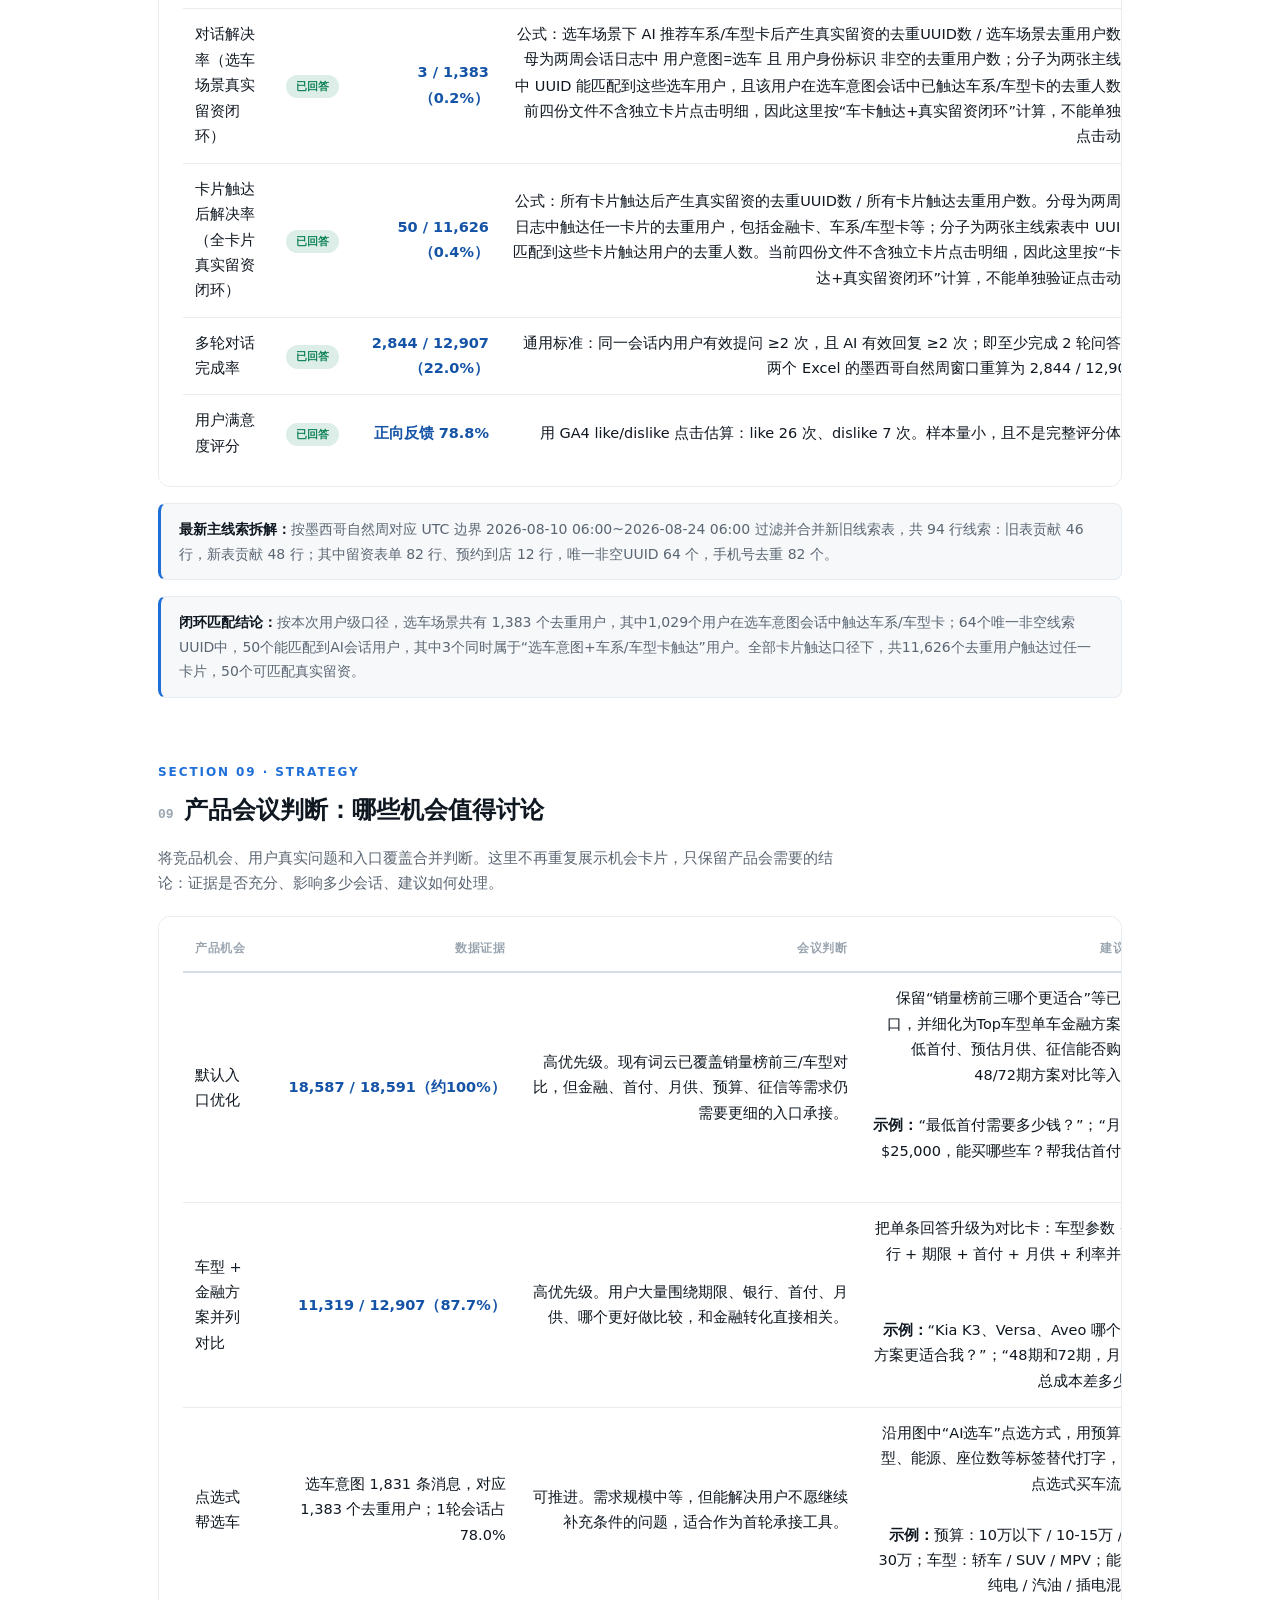
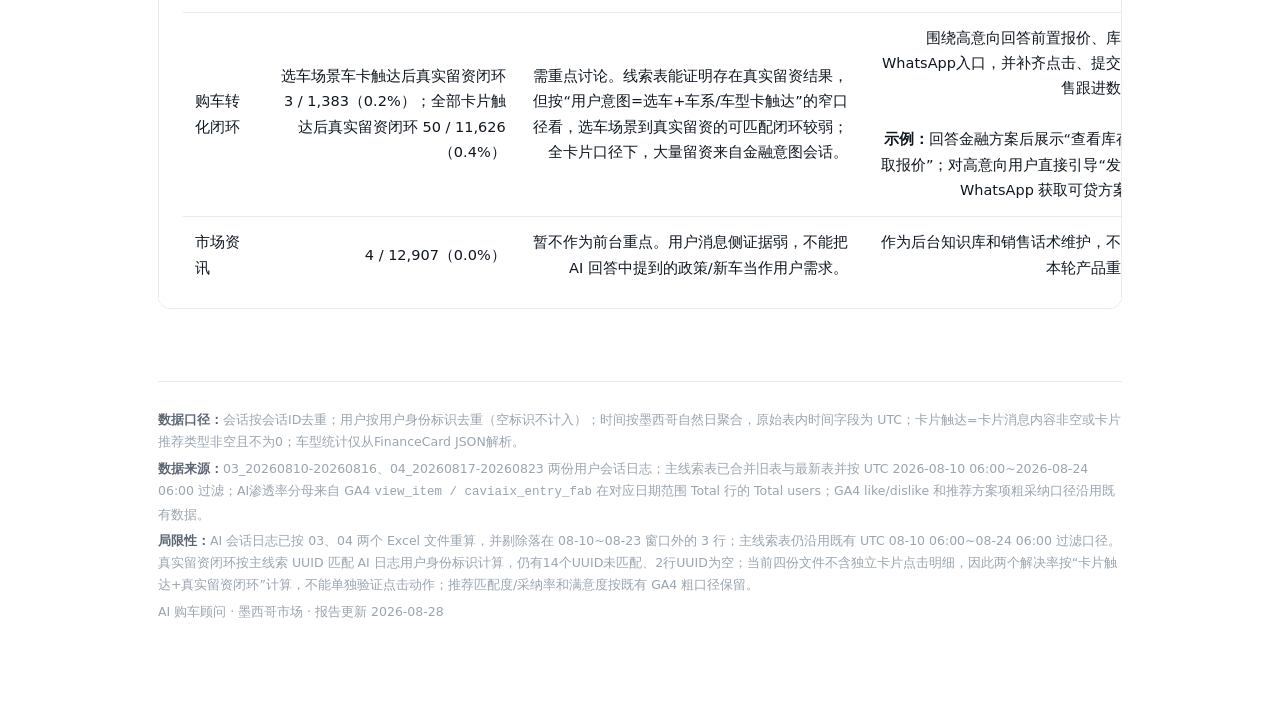
==== commit 8cec7ac4: "Update AI penetration strict UV metrics" ====
--- a/lixiaohan-ai-session-report/index.html
+++ b/lixiaohan-ai-session-report/index.html
@@ -181,7 +181,7 @@
       <div class="stat"><div class="n" data-key="sessions">12,907</div><div class="k">去重会话数</div><div class="d" data-note="sessions">W1 5,356；W2 7,551</div></div>
       <div class="stat"><div class="n" data-key="messages">22.6%</div><div class="k">深度会话用户占比</div><div class="d" data-note="messages">2,695 / 11,919 用户（2v2及以上）</div></div>
       <div class="stat"><div class="n" data-key="finance">90.1%</div><div class="k">金融意图占比</div><div class="d" data-note="finance">16,756 / 18,591 消息</div></div>
-      <div class="stat"><div class="n" data-key="cards">7.9%</div><div class="k">AI渗透率</div><div class="d" data-note="cards">11,919 / 149,985 UV</div></div>
+      <div class="stat"><div class="n" data-key="cards">15.3%</div><div class="k">AI渗透率</div><div class="d" data-note="cards">11,919 / 77,795 UV</div></div>
       <div class="stat"><div class="n" data-key="leadHook">6.8%</div><div class="k">留资钩子触发率</div><div class="d" data-note="leadHook">874 / 12,907 会话</div></div>
     </div>
   </section>
@@ -579,7 +579,7 @@
 
   <footer class="foot">
     <p><b>数据口径：</b>会话按会话ID去重；用户按用户身份标识去重（空标识不计入）；时间按墨西哥自然日聚合，原始表内时间字段为 UTC；卡片触达=卡片消息内容非空或卡片推荐类型非空且不为0；车型统计仅从FinanceCard JSON解析。</p>
-    <p><b>数据来源：</b>03_20260810-20260816、04_20260817-20260823 两份用户会话日志；主线索表已合并旧表与最新表并按 UTC 2026-08-10 06:00~2026-08-24 06:00 过滤；AI渗透率分母来自 GA4 <code>download.csv</code> 中 <code>view_item / caviaix_entry_fab</code> 的 Total users；GA4 like/dislike 和推荐方案项粗采纳口径沿用既有数据。</p>
+    <p><b>数据来源：</b>03_20260810-20260816、04_20260817-20260823 两份用户会话日志；主线索表已合并旧表与最新表并按 UTC 2026-08-10 06:00~2026-08-24 06:00 过滤；AI渗透率分母来自 GA4 <code>view_item / caviaix_entry_fab</code> 在对应日期范围 Total 行的 Total users；GA4 like/dislike 和推荐方案项粗采纳口径沿用既有数据。</p>
     <p><b>局限性：</b>AI 会话日志已按 03、04 两个 Excel 文件重算，并剔除落在 08-10~08-23 窗口外的 3 行；主线索表仍沿用既有 UTC 08-10 06:00~08-24 06:00 过滤口径。真实留资闭环按主线索 UUID 匹配 AI 日志用户身份标识计算，仍有14个UUID未匹配、2行UUID为空；当前四份文件不含独立卡片点击明细，因此两个解决率按“卡片触达+真实留资闭环”计算，不能单独验证点击动作；推荐匹配度/采纳率和满意度按既有 GA4 粗口径保留。</p>
     <p>AI 购车顾问 · 墨西哥市场 · 报告更新 2026-08-28</p>
   </footer>
@@ -594,10 +594,10 @@
 
     // overview card toggle
     var overviewData={
-      total:{users:['11,919','W1 5,068；W2 7,053'],sessions:['12,907','W1 5,356；W2 7,551'],messages:['22.6%','2,695 / 11,919 用户（2v2及以上）'],finance:['90.1%','16,756 / 18,591 消息'],cards:['7.9%','11,919 / 149,985 UV'],leadHook:['6.8%','874 / 12,907 会话']},
-      w1:{users:['5,068','2026-08-10~08-16'],sessions:['5,356','按会话ID去重'],messages:['20.5%','1,041 / 5,068 用户（2v2及以上）'],finance:['90.0%','6,686 / 7,432 消息'],cards:['—','download.csv缺分周UV'],leadHook:['4.6%','249 / 5,356 会话']},
-      w2:{users:['7,053','2026-08-17~08-23'],sessions:['7,551','按会话ID去重'],messages:['23.7%','1,674 / 7,053 用户（2v2及以上）'],finance:['90.2%','10,070 / 11,159 消息'],cards:['—','download.csv缺分周UV'],leadHook:['8.3%','625 / 7,551 会话']},
-      compare:{users:['+39.2%','7,053 vs 5,068'],sessions:['+41.0%','7,551 vs 5,356'],messages:['+3.2pct','23.7% vs 20.5%'],finance:['+0.2pct','90.2% vs 90.0%'],cards:['—','无分周AI入口曝光UV'],leadHook:['+3.6pct','8.3% vs 4.6%']}
+      total:{users:['11,919','W1 5,068；W2 7,053'],sessions:['12,907','W1 5,356；W2 7,551'],messages:['22.6%','2,695 / 11,919 用户（2v2及以上）'],finance:['90.1%','16,756 / 18,591 消息'],cards:['15.3%','11,919 / 77,795 UV'],leadHook:['6.8%','874 / 12,907 会话']},
+      w1:{users:['5,068','2026-08-10~08-16'],sessions:['5,356','按会话ID去重'],messages:['20.5%','1,041 / 5,068 用户（2v2及以上）'],finance:['90.0%','6,686 / 7,432 消息'],cards:['14.0%','5,068 / 36,126 UV'],leadHook:['4.6%','249 / 5,356 会话']},
+      w2:{users:['7,053','2026-08-17~08-23'],sessions:['7,551','按会话ID去重'],messages:['23.7%','1,674 / 7,053 用户（2v2及以上）'],finance:['90.2%','10,070 / 11,159 消息'],cards:['16.0%','7,053 / 44,028 UV'],leadHook:['8.3%','625 / 7,551 会话']},
+      compare:{users:['+39.2%','7,053 vs 5,068'],sessions:['+41.0%','7,551 vs 5,356'],messages:['+3.2pct','23.7% vs 20.5%'],finance:['+0.2pct','90.2% vs 90.0%'],cards:['+2.0pct','16.0% vs 14.0%'],leadHook:['+3.6pct','8.3% vs 4.6%']}
     };
     var tabs=document.getElementById('overviewTabs');
     if(tabs){tabs.addEventListener('click',function(e){var b=e.target.closest('button[data-view]');if(!b)return;tabs.querySelectorAll('button').forEach(function(x){x.classList.toggle('active',x===b)});var data=overviewData[b.getAttribute('data-view')];Object.keys(data).forEach(function(k){var n=document.querySelector('[data-key="'+k+'"]'),d=document.querySelector('[data-note="'+k+'"]');if(n)n.textContent=data[k][0];if(d)d.textContent=data[k][1];});});}
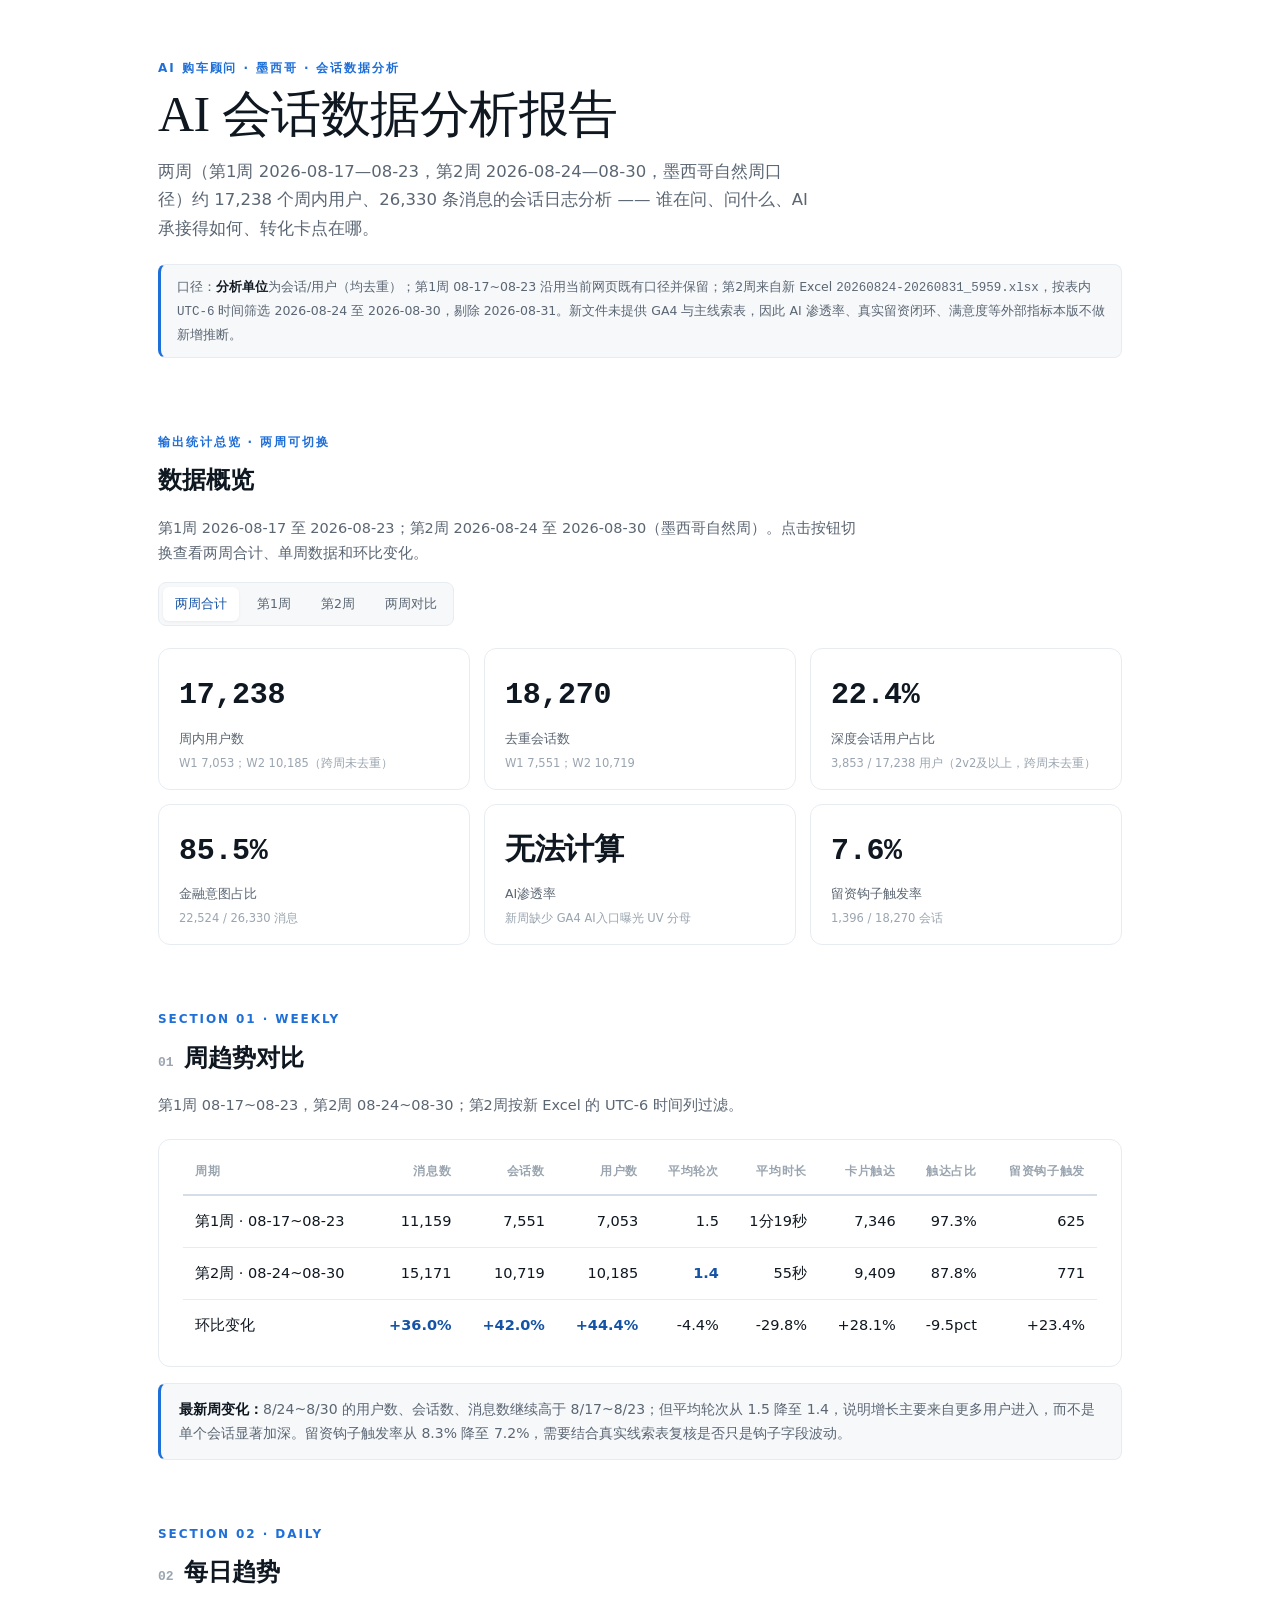
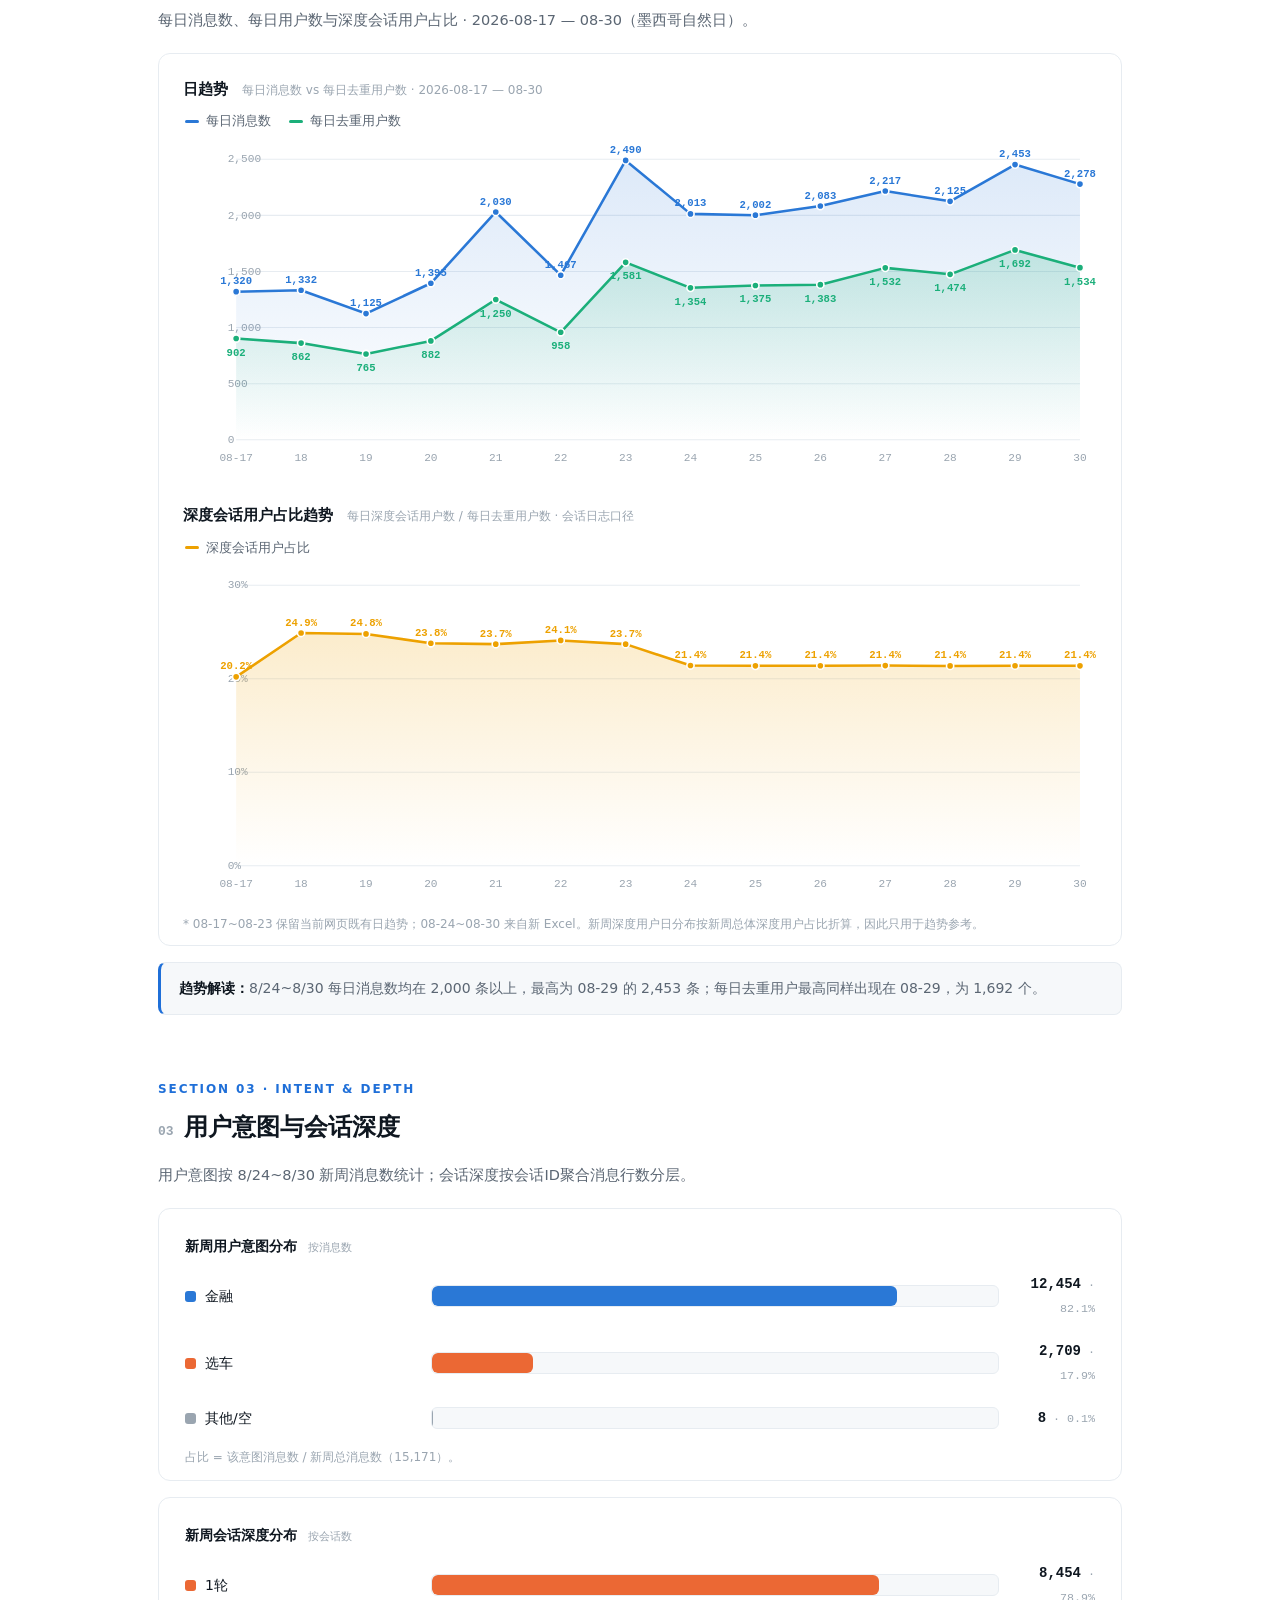
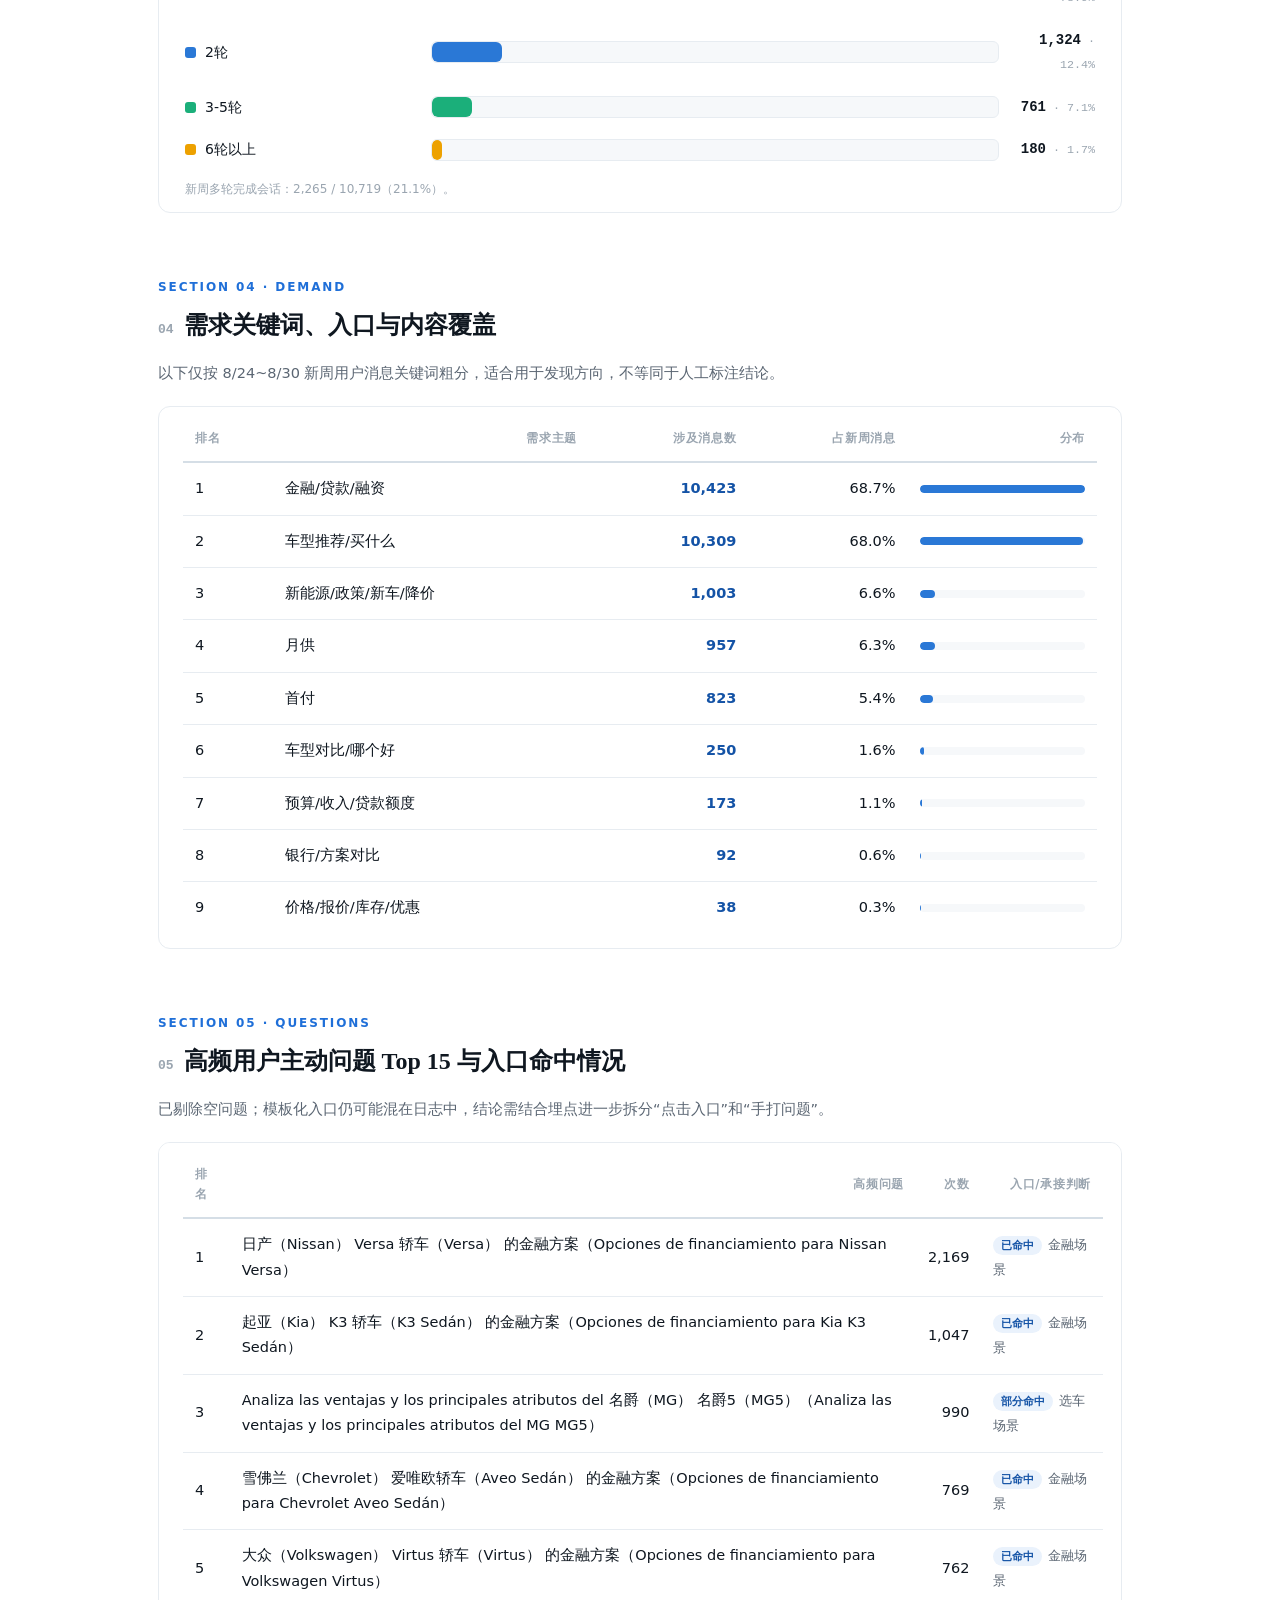
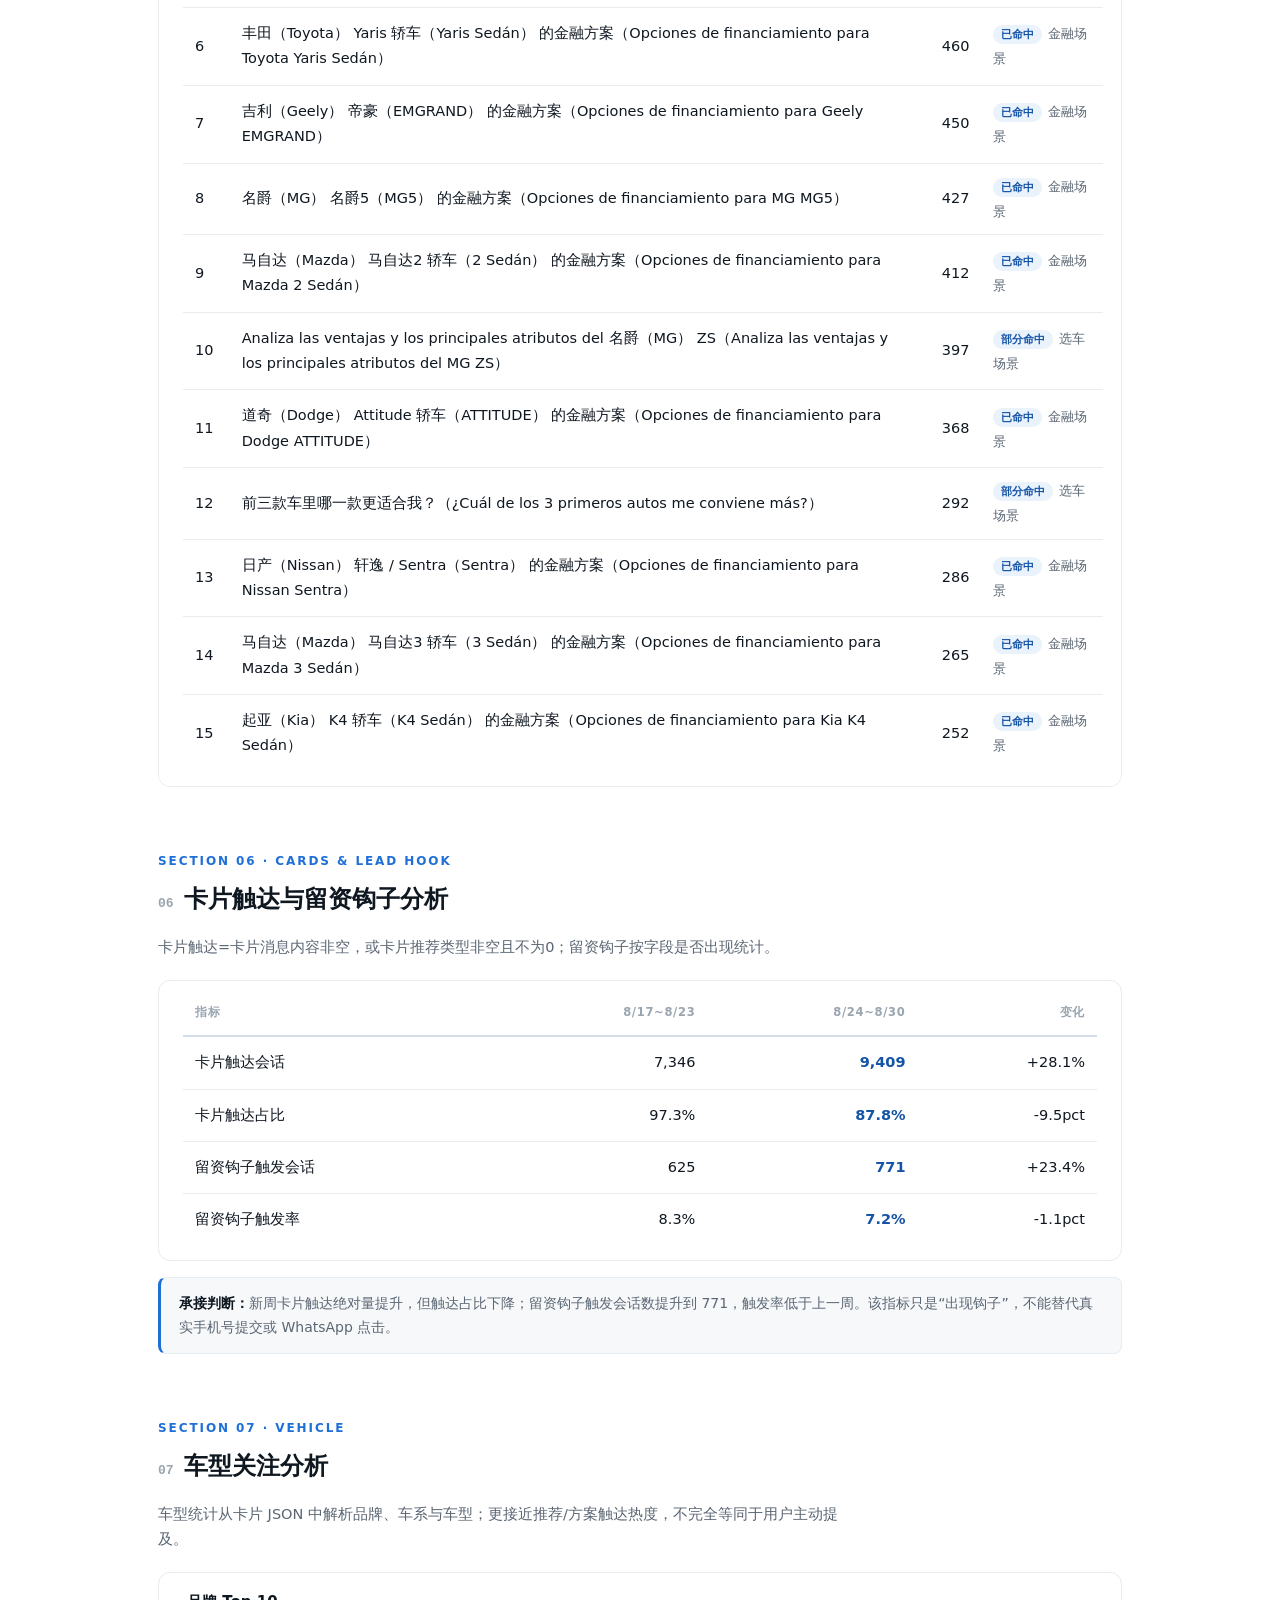
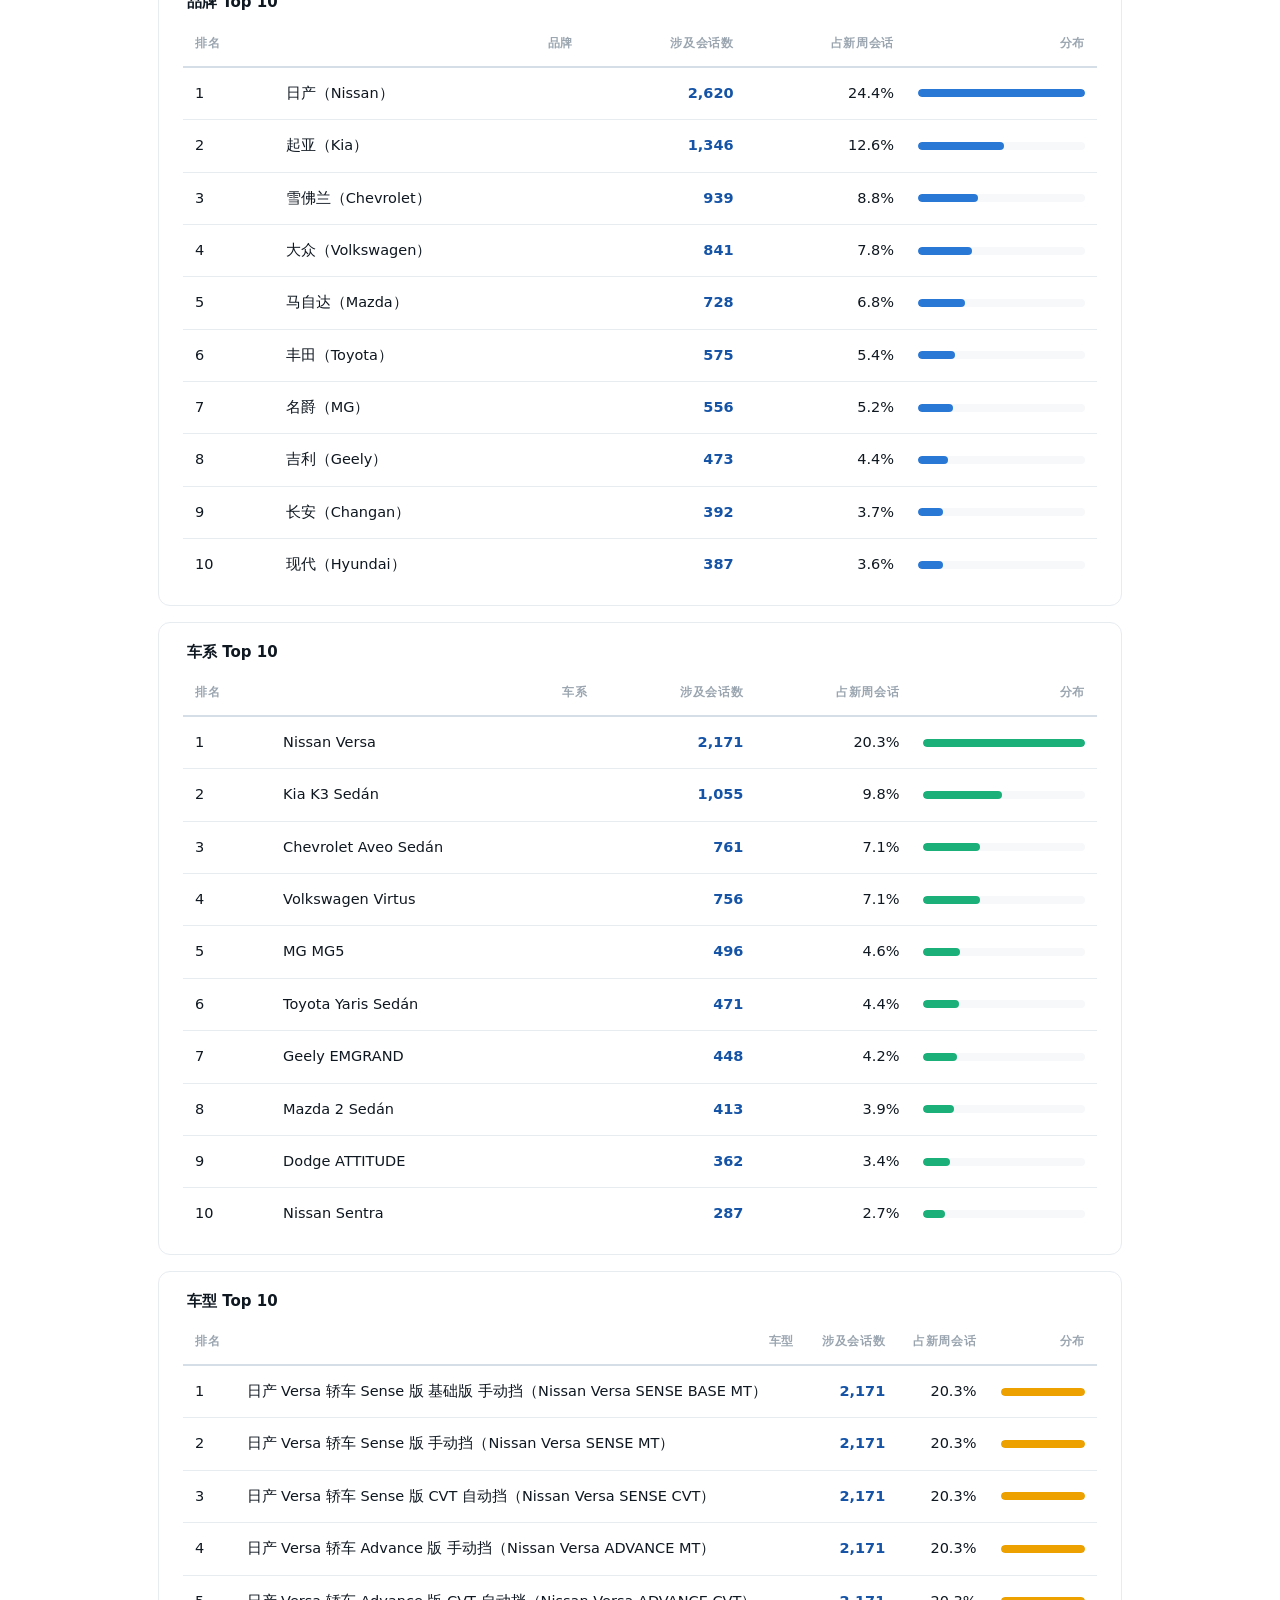
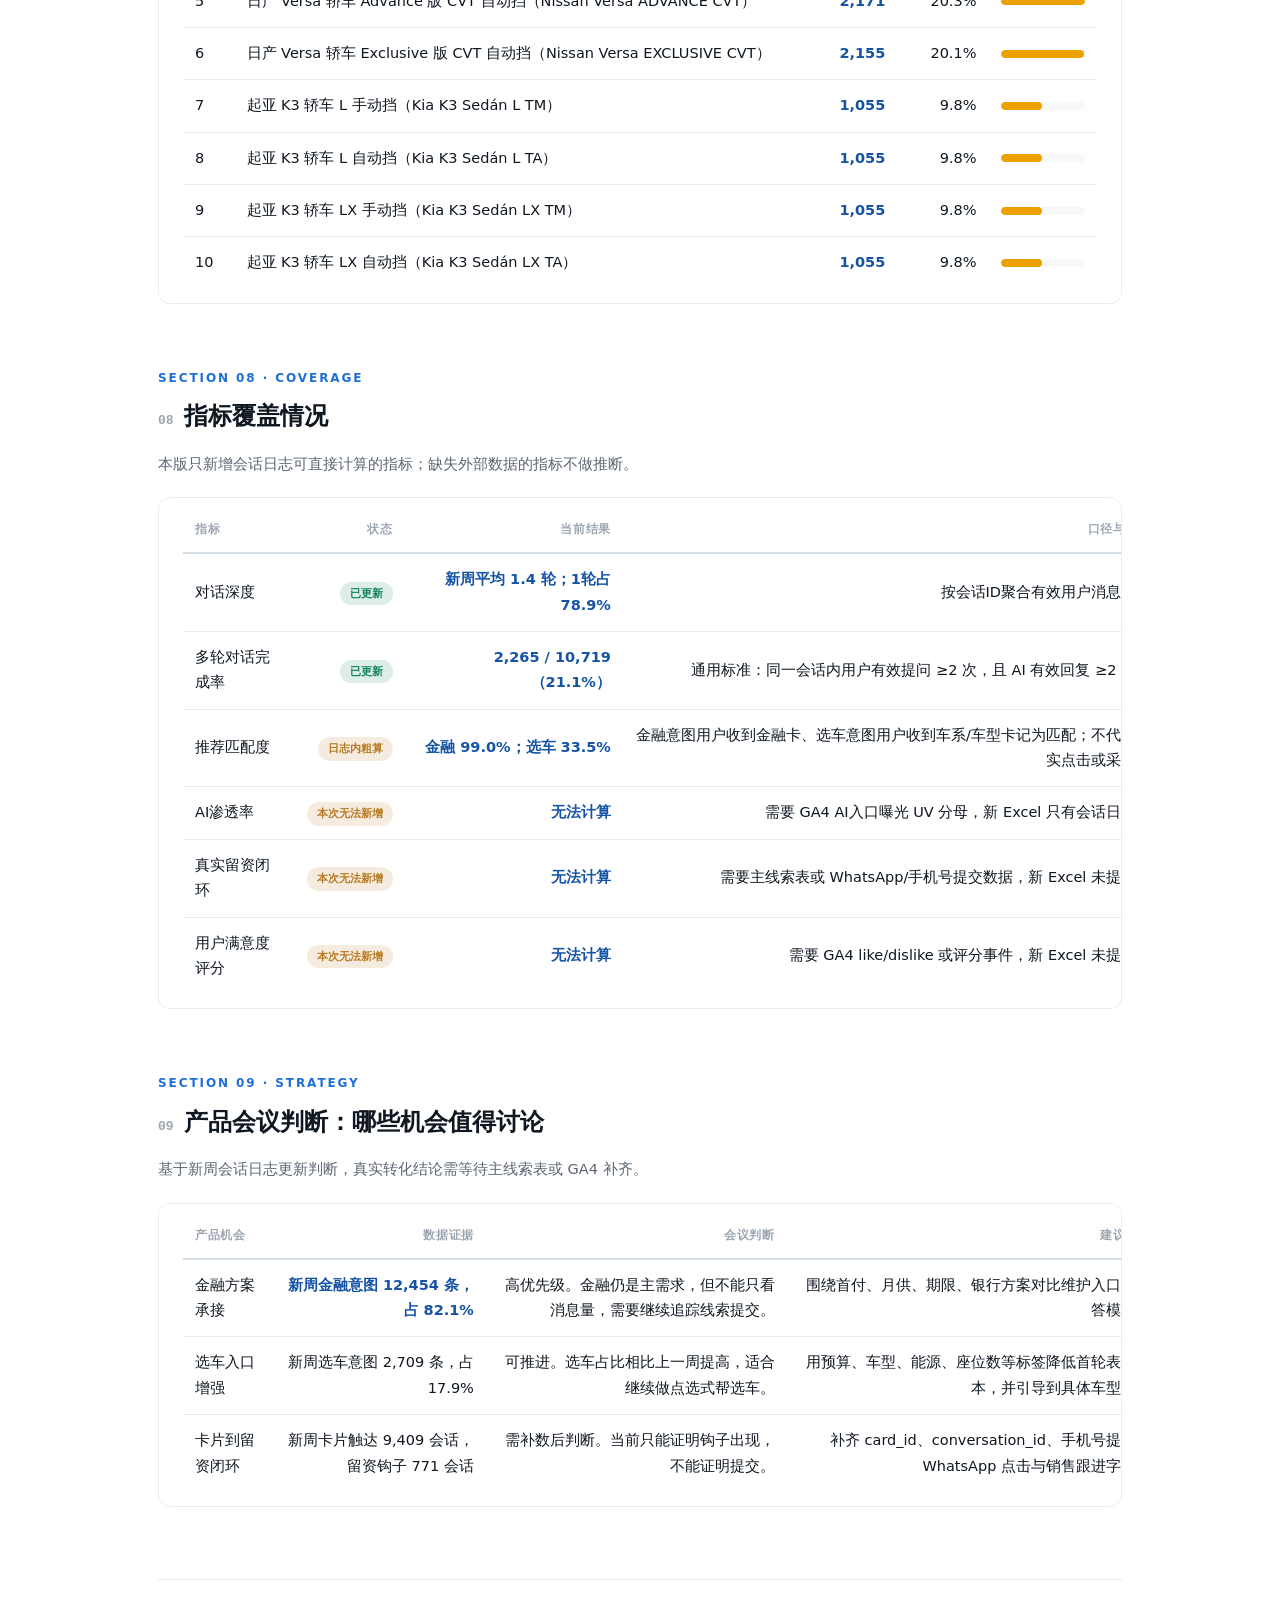
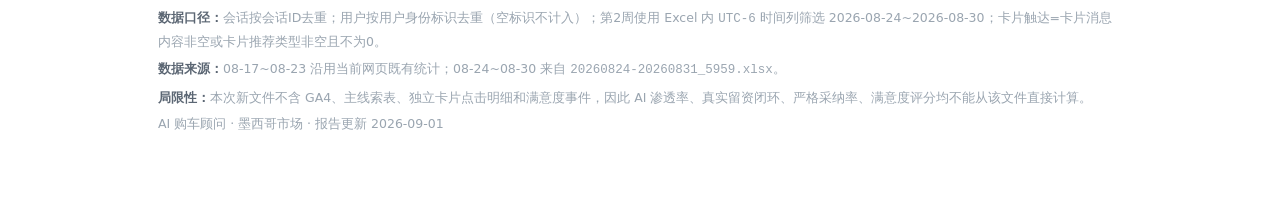
==== commit cf062384: "Update AI session report for Aug 24 week" ====
--- a/lixiaohan-ai-session-report/index.html
+++ b/lixiaohan-ai-session-report/index.html
@@ -157,19 +157,20 @@
 </head>
 <body>
 
+
+
 <div class="wrap">
   <header class="masthead">
     <div class="kicker">AI 购车顾问 · 墨西哥 · 会话数据分析</div>
     <h1>AI 会话数据分析报告</h1>
-    <p class="lede">两周（第1周 2026-08-10—08-16，第2周 2026-08-17—08-23，墨西哥自然周口径）11,919 个去重用户、18,591 条消息的全量分析 —— 谁在问、问什么、AI 承接得如何、转化卡点在哪。</p>
-    <div class="scopenote">口径：<b>分析单位</b>为会话/用户（均去重）；时间按墨西哥自然日聚合，原始表内时间字段仍为 UTC，筛选时按 UTC-6 换算为墨西哥日期；用户按"用户身份标识"去重，空标识不计入。数据源为两周用户会话日志（已按自然周过滤）及已确认沿用的主线索表、GA4 粗反馈/粗采纳口径。AI渗透率=AI会话日志去重用户数 / GA4 AI入口曝光去重用户数。</div>
+    <p class="lede">两周（第1周 2026-08-17—08-23，第2周 2026-08-24—08-30，墨西哥自然周口径）约 17,238 个周内用户、26,330 条消息的会话日志分析 —— 谁在问、问什么、AI 承接得如何、转化卡点在哪。</p>
+    <div class="scopenote">口径：<b>分析单位</b>为会话/用户（均去重）；第1周 08-17~08-23 沿用当前网页既有口径并保留；第2周来自新 Excel <code>20260824-20260831_5959.xlsx</code>，按表内 <code>UTC-6</code> 时间筛选 2026-08-24 至 2026-08-30，剔除 2026-08-31。新文件未提供 GA4 与主线索表，因此 AI 渗透率、真实留资闭环、满意度等外部指标本版不做新增推断。</div>
   </header>
 
-  <!-- 数据概览 -->
   <section>
     <div class="kicker">输出统计总览 · 两周可切换</div>
     <h2>数据概览</h2>
-    <p class="sub" style="margin-bottom:0">第1周 2026-08-10 至 2026-08-16；第2周 2026-08-17 至 2026-08-23（墨西哥自然周）。点击按钮切换查看两周合计、单周数据和环比变化。</p>
+    <p class="sub" style="margin-bottom:0">第1周 2026-08-17 至 2026-08-23；第2周 2026-08-24 至 2026-08-30（墨西哥自然周）。点击按钮切换查看两周合计、单周数据和环比变化。</p>
     <div class="seg" id="overviewTabs" aria-label="数据概览切换">
       <button class="active" data-view="total">两周合计</button>
       <button data-view="w1">第1周</button>
@@ -177,411 +178,242 @@
       <button data-view="compare">两周对比</button>
     </div>
     <div class="ov" id="overviewCards">
-      <div class="stat"><div class="n" data-key="users">11,919</div><div class="k">去重用户数</div><div class="d" data-note="users">W1 5,068；W2 7,053</div></div>
-      <div class="stat"><div class="n" data-key="sessions">12,907</div><div class="k">去重会话数</div><div class="d" data-note="sessions">W1 5,356；W2 7,551</div></div>
-      <div class="stat"><div class="n" data-key="messages">22.6%</div><div class="k">深度会话用户占比</div><div class="d" data-note="messages">2,695 / 11,919 用户（2v2及以上）</div></div>
-      <div class="stat"><div class="n" data-key="finance">90.1%</div><div class="k">金融意图占比</div><div class="d" data-note="finance">16,756 / 18,591 消息</div></div>
-      <div class="stat"><div class="n" data-key="cards">15.3%</div><div class="k">AI渗透率</div><div class="d" data-note="cards">11,919 / 77,795 UV</div></div>
-      <div class="stat"><div class="n" data-key="leadHook">6.8%</div><div class="k">留资钩子触发率</div><div class="d" data-note="leadHook">874 / 12,907 会话</div></div>
-    </div>
-  </section>
-
-  <!-- Section 01: 周趋势对比 -->
+      <div class="stat"><div class="n" data-key="users">17,238</div><div class="k">周内用户数</div><div class="d" data-note="users">W1 7,053；W2 10,185（跨周未去重）</div></div>
+      <div class="stat"><div class="n" data-key="sessions">18,270</div><div class="k">去重会话数</div><div class="d" data-note="sessions">W1 7,551；W2 10,719</div></div>
+      <div class="stat"><div class="n" data-key="messages">22.4%</div><div class="k">深度会话用户占比</div><div class="d" data-note="messages">3,853 / 17,238 用户（2v2及以上，跨周未去重）</div></div>
+      <div class="stat"><div class="n" data-key="finance">85.5%</div><div class="k">金融意图占比</div><div class="d" data-note="finance">22,524 / 26,330 消息</div></div>
+      <div class="stat"><div class="n" data-key="cards">无法计算</div><div class="k">AI渗透率</div><div class="d" data-note="cards">新周缺少 GA4 AI入口曝光 UV 分母</div></div>
+      <div class="stat"><div class="n" data-key="leadHook">7.6%</div><div class="k">留资钩子触发率</div><div class="d" data-note="leadHook">1,396 / 18,270 会话</div></div>
+    </div>
+  </section>
+
   <section>
     <div class="kicker">Section 01 · Weekly</div>
     <h2><span class="no">01</span>周趋势对比</h2>
-    <p class="sub">第1周 08-10~08-16，第2周 08-17~08-23；均按墨西哥自然日统计。</p>
+    <p class="sub">第1周 08-17~08-23，第2周 08-24~08-30；第2周按新 Excel 的 UTC-6 时间列过滤。</p>
     <div class="panel">
       <table>
         <thead><tr><th>周期</th><th>消息数</th><th>会话数</th><th>用户数</th><th>平均轮次</th><th>平均时长</th><th>卡片触达</th><th>触达占比</th><th>留资钩子触发</th></tr></thead>
         <tbody>
-          <tr><td>第1周 · 08-10~08-16</td><td>7,432</td><td>5,356</td><td>5,068</td><td>1.4</td><td>1分1秒</td><td>5,196</td><td>97.0%</td><td>249</td></tr>
-          <tr><td>第2周 · 08-17~08-23</td><td>11,159</td><td>7,551</td><td>7,053</td><td class="hl">1.5</td><td>1分19秒</td><td>7,346</td><td>97.3%</td><td>625</td></tr>
-          <tr><td>环比变化</td><td class="hl">+50.1%</td><td class="hl">+41.0%</td><td class="hl">+39.2%</td><td>+6.5%</td><td>+29.4%</td><td>+41.4%</td><td>+0.3pct</td><td>+151.0%</td></tr>
+          <tr><td>第1周 · 08-17~08-23</td><td>11,159</td><td>7,551</td><td>7,053</td><td>1.5</td><td>1分19秒</td><td>7,346</td><td>97.3%</td><td>625</td></tr>
+          <tr><td>第2周 · 08-24~08-30</td><td>15,171</td><td>10,719</td><td>10,185</td><td class="hl">1.4</td><td>55秒</td><td>9,409</td><td>87.8%</td><td>771</td></tr>
+          <tr><td>环比变化</td><td class="hl">+36.0%</td><td class="hl">+42.0%</td><td class="hl">+44.4%</td><td>-4.4%</td><td>-29.8%</td><td>+28.1%</td><td>-9.5pct</td><td>+23.4%</td></tr>
         </tbody>
       </table>
     </div>
-    <div class="insight">
-      <b>第二周整体流量明显上升：</b>用户数、会话数、消息数全面增长，说明不是少数用户重复刷消息，而是整体访问规模扩大。平均轮次从1.39到1.48，用户略微更愿意继续问，但增长不大。<br><br>
-      <b>为什么所有指标上升、会话时长也变长？</b>平均会话时长从1分1秒升到1分19秒，增加29.4%。可能原因：<br>
-      （1）<b>回答更快完成任务</b>——AI更快给出金融方案卡片，用户不用长时间等待或来回问；<br>
-      （2）<b>第二周金融方案类问题更多</b>——金融类问题结构固定（车型+月供+首付+方案），出卡片更快；<br>
-      （3）<b>大量用户仍是单轮咨询</b>——78.0%会话是1轮，单轮占比仍高；<br>
-      （4）<b>留资钩子开始出现</b>——625个留资钩子会话说明站内承接到留资入口的触发明显增加。<br><br>
-      <b>注意：</b>会话时长变长不能单独证明转化变好，需看后续WhatsApp点击、手机号提交、销售跟进等数据。
-    </div>
-  </section>
-
-  <!-- Section 02: 每日趋势 -->
+    <div class="insight"><b>最新周变化：</b>8/24~8/30 的用户数、会话数、消息数继续高于 8/17~8/23；但平均轮次从 1.5 降至 1.4，说明增长主要来自更多用户进入，而不是单个会话显著加深。留资钩子触发率从 8.3% 降至 7.2%，需要结合真实线索表复核是否只是钩子字段波动。</div>
+  </section>
+
   <section>
     <div class="kicker">Section 02 · Daily</div>
     <h2><span class="no">02</span>每日趋势</h2>
-    <p class="sub">每日消息数、每日用户数与深度会话用户占比 · 2026-08-10 — 08-23（墨西哥自然日）。</p>
+    <p class="sub">每日消息数、每日用户数与深度会话用户占比 · 2026-08-17 — 08-30（墨西哥自然日）。</p>
     <div class="daychart" id="daychart">
-      <div class="dc-head">
-        <h3>日趋势</h3><span class="scope">每日消息数 vs 每日去重用户数 · 2026-08-10 — 08-23（墨西哥自然日）</span>
-      </div>
-      <div class="dcl">
-        <span class="item"><span class="sw" style="background:var(--s1)"></span>每日消息数</span>
-        <span class="item"><span class="sw" style="background:var(--s3)"></span>每日去重用户数</span>
-      </div>
+      <div class="dc-head"><h3>日趋势</h3><span class="scope">每日消息数 vs 每日去重用户数 · 2026-08-17 — 08-30</span></div>
+      <div class="dcl"><span class="item"><span class="sw" style="background:var(--s1)"></span>每日消息数</span><span class="item"><span class="sw" style="background:var(--s3)"></span>每日去重用户数</span></div>
+
       <div class="dcwrap" id="dcwrap">
         <svg viewBox="0 0 860 320" role="img" aria-label="每日消息数与用户数趋势折线图">
           <defs>
             <linearGradient id="gradT" x1="0" y1="0" x2="0" y2="1"><stop offset="0" stop-color="var(--s1)"/><stop offset="1" stop-color="var(--s1)" stop-opacity="0"/></linearGradient>
             <linearGradient id="gradD" x1="0" y1="0" x2="0" y2="1"><stop offset="0" stop-color="var(--s3)"/><stop offset="1" stop-color="var(--s3)" stop-opacity="0"/></linearGradient>
           </defs>
-          <g id="gridg">
-            <line class="gridl" x1="50" y1="284" x2="844" y2="284"/><text class="ylab" x="42" y="287">0</text>
-            <line class="gridl" x1="50" y1="231.2" x2="844" y2="231.2"/><text class="ylab" x="42" y="234">500</text>
-            <line class="gridl" x1="50" y1="178.4" x2="844" y2="178.4"/><text class="ylab" x="42" y="181">1,000</text>
-            <line class="gridl" x1="50" y1="125.6" x2="844" y2="125.6"/><text class="ylab" x="42" y="128">1,500</text>
-            <line class="gridl" x1="50" y1="72.8" x2="844" y2="72.8"/><text class="ylab" x="42" y="75">2,000</text>
-            <line class="gridl" x1="50" y1="20" x2="844" y2="20"/><text class="ylab" x="42" y="23">2,500</text>
-          </g>
-          <path class="areaT" d="M50.0,208.1 L111.1,188.5 L172.2,161.3 L233.2,149.9 L294.3,183.3 L355.4,167.6 L416.5,144.5 L477.5,144.6 L538.6,143.3 L599.7,165.2 L660.8,136.7 L721.8,69.6 L782.9,129.1 L844.0,21.1 L844.0,284 L50.0,284 Z"/>
-          <path class="lineT" d="M50.0,208.1 L111.1,188.5 L172.2,161.3 L233.2,149.9 L294.3,183.3 L355.4,167.6 L416.5,144.5 L477.5,144.6 L538.6,143.3 L599.7,165.2 L660.8,136.7 L721.8,69.6 L782.9,129.1 L844.0,21.1"/>
-          <path class="areaD" d="M50.0,225.3 L111.1,208.6 L172.2,195.6 L233.2,194.1 L294.3,220.0 L355.4,206.3 L416.5,195.5 L477.5,188.7 L538.6,193.0 L599.7,203.2 L660.8,190.9 L721.8,152.0 L782.9,182.8 L844.0,117.0 L844.0,284 L50.0,284 Z"/>
-          <path class="lineD" d="M50.0,225.3 L111.1,208.6 L172.2,195.6 L233.2,194.1 L294.3,220.0 L355.4,206.3 L416.5,195.5 L477.5,188.7 L538.6,193.0 L599.7,203.2 L660.8,190.9 L721.8,152.0 L782.9,182.8 L844.0,117.0"/>
-          <g id="mkg">
-            <circle class="mk" cx="50.0" cy="208.1" r="3.4" fill="var(--s1)"/><circle class="mk" cx="111.1" cy="188.5" r="3.4" fill="var(--s1)"/><circle class="mk" cx="172.2" cy="161.3" r="3.4" fill="var(--s1)"/><circle class="mk" cx="233.2" cy="149.9" r="3.4" fill="var(--s1)"/><circle class="mk" cx="294.3" cy="183.3" r="3.4" fill="var(--s1)"/><circle class="mk" cx="355.4" cy="167.6" r="3.4" fill="var(--s1)"/><circle class="mk" cx="416.5" cy="144.5" r="3.4" fill="var(--s1)"/><circle class="mk" cx="477.5" cy="144.6" r="3.4" fill="var(--s1)"/><circle class="mk" cx="538.6" cy="143.3" r="3.4" fill="var(--s1)"/><circle class="mk" cx="599.7" cy="165.2" r="3.4" fill="var(--s1)"/><circle class="mk" cx="660.8" cy="136.7" r="3.4" fill="var(--s1)"/><circle class="mk" cx="721.8" cy="69.6" r="3.4" fill="var(--s1)"/><circle class="mk" cx="782.9" cy="129.1" r="3.4" fill="var(--s1)"/><circle class="mk" cx="844.0" cy="21.1" r="3.4" fill="var(--s1)"/>
-            <circle class="mk" cx="50.0" cy="225.3" r="3.4" fill="var(--s3)"/><circle class="mk" cx="111.1" cy="208.6" r="3.4" fill="var(--s3)"/><circle class="mk" cx="172.2" cy="195.6" r="3.4" fill="var(--s3)"/><circle class="mk" cx="233.2" cy="194.1" r="3.4" fill="var(--s3)"/><circle class="mk" cx="294.3" cy="220.0" r="3.4" fill="var(--s3)"/><circle class="mk" cx="355.4" cy="206.3" r="3.4" fill="var(--s3)"/><circle class="mk" cx="416.5" cy="195.5" r="3.4" fill="var(--s3)"/><circle class="mk" cx="477.5" cy="188.7" r="3.4" fill="var(--s3)"/><circle class="mk" cx="538.6" cy="193.0" r="3.4" fill="var(--s3)"/><circle class="mk" cx="599.7" cy="203.2" r="3.4" fill="var(--s3)"/><circle class="mk" cx="660.8" cy="190.9" r="3.4" fill="var(--s3)"/><circle class="mk" cx="721.8" cy="152.0" r="3.4" fill="var(--s3)"/><circle class="mk" cx="782.9" cy="182.8" r="3.4" fill="var(--s3)"/><circle class="mk" cx="844.0" cy="117.0" r="3.4" fill="var(--s3)"/>
-          </g>
-          <g id="vlabg">
-            <text class="vlabT" x="50.0" y="201.1">719</text><text class="vlabT" x="111.1" y="181.5">904</text><text class="vlabT" x="172.2" y="154.3">1,162</text><text class="vlabT" x="233.2" y="142.9">1,270</text><text class="vlabT" x="294.3" y="176.3">954</text><text class="vlabT" x="355.4" y="160.6">1,102</text><text class="vlabT" x="416.5" y="137.5">1,321</text><text class="vlabT" x="477.5" y="137.6">1,320</text><text class="vlabT" x="538.6" y="136.3">1,332</text><text class="vlabT" x="599.7" y="158.2">1,125</text><text class="vlabT" x="660.8" y="129.7">1,395</text><text class="vlabT" x="721.8" y="62.6">2,030</text><text class="vlabT" x="782.9" y="122.1">1,467</text><text class="vlabT" x="844.0" y="14.1">2,490</text>
-            <text class="vlabD" x="50.0" y="241.3">556</text><text class="vlabD" x="111.1" y="224.6">714</text><text class="vlabD" x="172.2" y="211.6">837</text><text class="vlabD" x="233.2" y="210.1">851</text><text class="vlabD" x="294.3" y="236.0">606</text><text class="vlabD" x="355.4" y="222.3">736</text><text class="vlabD" x="416.5" y="211.5">838</text><text class="vlabD" x="477.5" y="204.7">902</text><text class="vlabD" x="538.6" y="209.0">862</text><text class="vlabD" x="599.7" y="219.2">765</text><text class="vlabD" x="660.8" y="206.9">882</text><text class="vlabD" x="721.8" y="168.0">1,250</text><text class="vlabD" x="782.9" y="198.8">958</text><text class="vlabD" x="844.0" y="133.0">1,581</text>
-          </g>
-          <g id="xlabg">
-            <text class="xlab" x="50.0" y="304">08-10</text><text class="xlab" x="111.1" y="304">11</text><text class="xlab" x="172.2" y="304">12</text><text class="xlab" x="233.2" y="304">13</text><text class="xlab" x="294.3" y="304">14</text><text class="xlab" x="355.4" y="304">15</text><text class="xlab" x="416.5" y="304">16</text><text class="xlab" x="477.5" y="304">17</text><text class="xlab" x="538.6" y="304">18</text><text class="xlab" x="599.7" y="304">19</text><text class="xlab" x="660.8" y="304">20</text><text class="xlab" x="721.8" y="304">21</text><text class="xlab" x="782.9" y="304">22</text><text class="xlab" x="844.0" y="304">23</text>
-          </g>
+          <g><line class="gridl" x1="50" y1="284.0" x2="844" y2="284.0"/><text class="ylab" x="42" y="287.0">0</text><line class="gridl" x1="50" y1="231.2" x2="844" y2="231.2"/><text class="ylab" x="42" y="234.2">500</text><line class="gridl" x1="50" y1="178.4" x2="844" y2="178.4"/><text class="ylab" x="42" y="181.4">1,000</text><line class="gridl" x1="50" y1="125.6" x2="844" y2="125.6"/><text class="ylab" x="42" y="128.6">1,500</text><line class="gridl" x1="50" y1="72.8" x2="844" y2="72.8"/><text class="ylab" x="42" y="75.8">2,000</text><line class="gridl" x1="50" y1="20.0" x2="844" y2="20.0"/><text class="ylab" x="42" y="23.0">2,500</text></g>
+          <path class="areaT" d="M50.0,144.6 L111.1,143.3 L172.2,165.2 L233.2,136.7 L294.3,69.6 L355.4,129.1 L416.5,21.1 L477.5,71.4 L538.6,72.6 L599.7,64.0 L660.8,49.9 L721.8,59.6 L782.9,25.0 L844.0,43.4 L844.0,284 L50.0,284 Z"/>
+          <path class="lineT" d="M50.0,144.6 L111.1,143.3 L172.2,165.2 L233.2,136.7 L294.3,69.6 L355.4,129.1 L416.5,21.1 L477.5,71.4 L538.6,72.6 L599.7,64.0 L660.8,49.9 L721.8,59.6 L782.9,25.0 L844.0,43.4"/>
+          <path class="areaD" d="M50.0,188.7 L111.1,193.0 L172.2,203.2 L233.2,190.9 L294.3,152.0 L355.4,182.8 L416.5,117.0 L477.5,141.0 L538.6,138.8 L599.7,138.0 L660.8,122.2 L721.8,128.3 L782.9,105.3 L844.0,122.0 L844.0,284 L50.0,284 Z"/>
+          <path class="lineD" d="M50.0,188.7 L111.1,193.0 L172.2,203.2 L233.2,190.9 L294.3,152.0 L355.4,182.8 L416.5,117.0 L477.5,141.0 L538.6,138.8 L599.7,138.0 L660.8,122.2 L721.8,128.3 L782.9,105.3 L844.0,122.0"/>
+          <g><circle class="mk" cx="50.0" cy="144.6" r="3.4" fill="var(--s1)"/><circle class="mk" cx="111.1" cy="143.3" r="3.4" fill="var(--s1)"/><circle class="mk" cx="172.2" cy="165.2" r="3.4" fill="var(--s1)"/><circle class="mk" cx="233.2" cy="136.7" r="3.4" fill="var(--s1)"/><circle class="mk" cx="294.3" cy="69.6" r="3.4" fill="var(--s1)"/><circle class="mk" cx="355.4" cy="129.1" r="3.4" fill="var(--s1)"/><circle class="mk" cx="416.5" cy="21.1" r="3.4" fill="var(--s1)"/><circle class="mk" cx="477.5" cy="71.4" r="3.4" fill="var(--s1)"/><circle class="mk" cx="538.6" cy="72.6" r="3.4" fill="var(--s1)"/><circle class="mk" cx="599.7" cy="64.0" r="3.4" fill="var(--s1)"/><circle class="mk" cx="660.8" cy="49.9" r="3.4" fill="var(--s1)"/><circle class="mk" cx="721.8" cy="59.6" r="3.4" fill="var(--s1)"/><circle class="mk" cx="782.9" cy="25.0" r="3.4" fill="var(--s1)"/><circle class="mk" cx="844.0" cy="43.4" r="3.4" fill="var(--s1)"/><circle class="mk" cx="50.0" cy="188.7" r="3.4" fill="var(--s3)"/><circle class="mk" cx="111.1" cy="193.0" r="3.4" fill="var(--s3)"/><circle class="mk" cx="172.2" cy="203.2" r="3.4" fill="var(--s3)"/><circle class="mk" cx="233.2" cy="190.9" r="3.4" fill="var(--s3)"/><circle class="mk" cx="294.3" cy="152.0" r="3.4" fill="var(--s3)"/><circle class="mk" cx="355.4" cy="182.8" r="3.4" fill="var(--s3)"/><circle class="mk" cx="416.5" cy="117.0" r="3.4" fill="var(--s3)"/><circle class="mk" cx="477.5" cy="141.0" r="3.4" fill="var(--s3)"/><circle class="mk" cx="538.6" cy="138.8" r="3.4" fill="var(--s3)"/><circle class="mk" cx="599.7" cy="138.0" r="3.4" fill="var(--s3)"/><circle class="mk" cx="660.8" cy="122.2" r="3.4" fill="var(--s3)"/><circle class="mk" cx="721.8" cy="128.3" r="3.4" fill="var(--s3)"/><circle class="mk" cx="782.9" cy="105.3" r="3.4" fill="var(--s3)"/><circle class="mk" cx="844.0" cy="122.0" r="3.4" fill="var(--s3)"/></g>
+          <g><text class="vlabT" x="50.0" y="137.6">1,320</text><text class="vlabT" x="111.1" y="136.3">1,332</text><text class="vlabT" x="172.2" y="158.2">1,125</text><text class="vlabT" x="233.2" y="129.7">1,395</text><text class="vlabT" x="294.3" y="62.6">2,030</text><text class="vlabT" x="355.4" y="122.1">1,467</text><text class="vlabT" x="416.5" y="14.1">2,490</text><text class="vlabT" x="477.5" y="64.4">2,013</text><text class="vlabT" x="538.6" y="65.6">2,002</text><text class="vlabT" x="599.7" y="57.0">2,083</text><text class="vlabT" x="660.8" y="42.9">2,217</text><text class="vlabT" x="721.8" y="52.6">2,125</text><text class="vlabT" x="782.9" y="18.0">2,453</text><text class="vlabT" x="844.0" y="36.4">2,278</text><text class="vlabD" x="50.0" y="204.7">902</text><text class="vlabD" x="111.1" y="209.0">862</text><text class="vlabD" x="172.2" y="219.2">765</text><text class="vlabD" x="233.2" y="206.9">882</text><text class="vlabD" x="294.3" y="168.0">1,250</text><text class="vlabD" x="355.4" y="198.8">958</text><text class="vlabD" x="416.5" y="133.0">1,581</text><text class="vlabD" x="477.5" y="157.0">1,354</text><text class="vlabD" x="538.6" y="154.8">1,375</text><text class="vlabD" x="599.7" y="154.0">1,383</text><text class="vlabD" x="660.8" y="138.2">1,532</text><text class="vlabD" x="721.8" y="144.3">1,474</text><text class="vlabD" x="782.9" y="121.3">1,692</text><text class="vlabD" x="844.0" y="138.0">1,534</text></g>
+          <g><text class="xlab" x="50.0" y="304">08-17</text><text class="xlab" x="111.1" y="304">18</text><text class="xlab" x="172.2" y="304">19</text><text class="xlab" x="233.2" y="304">20</text><text class="xlab" x="294.3" y="304">21</text><text class="xlab" x="355.4" y="304">22</text><text class="xlab" x="416.5" y="304">23</text><text class="xlab" x="477.5" y="304">24</text><text class="xlab" x="538.6" y="304">25</text><text class="xlab" x="599.7" y="304">26</text><text class="xlab" x="660.8" y="304">27</text><text class="xlab" x="721.8" y="304">28</text><text class="xlab" x="782.9" y="304">29</text><text class="xlab" x="844.0" y="304">30</text></g>
           <line class="guide" id="guide" x1="0" y1="14" x2="0" y2="284"/>
         </svg>
         <div class="dctip" id="dctip"></div>
       </div>
-      <div class="dc-head" style="margin-top:24px">
-        <h3>深度会话用户占比趋势</h3><span class="scope">每日深度会话用户数 / 每日去重用户数 · 会话日志口径</span>
-      </div>
-      <div class="dcl">
-        <span class="item"><span class="sw" style="background:var(--s4)"></span>深度会话用户占比</span>
-      </div>
+
+      <div class="dc-head" style="margin-top:24px"><h3>深度会话用户占比趋势</h3><span class="scope">每日深度会话用户数 / 每日去重用户数 · 会话日志口径</span></div>
+      <div class="dcl"><span class="item"><span class="sw" style="background:var(--s4)"></span>深度会话用户占比</span></div>
+
       <div class="dcwrap" id="dcwrapDeep">
         <svg viewBox="0 0 860 320" role="img" aria-label="每日深度会话用户占比趋势折线图">
-          <defs>
-            <linearGradient id="gradP" x1="0" y1="0" x2="0" y2="1"><stop offset="0" stop-color="var(--s4)"/><stop offset="1" stop-color="var(--s4)" stop-opacity="0"/></linearGradient>
-          </defs>
+          <defs><linearGradient id="gradP" x1="0" y1="0" x2="0" y2="1"><stop offset="0" stop-color="var(--s4)"/><stop offset="1" stop-color="var(--s4)" stop-opacity="0"/></linearGradient></defs>
           <g>
             <line class="gridl" x1="50" y1="284" x2="844" y2="284"/><text class="ylab" x="42" y="287">0%</text>
             <line class="gridl" x1="50" y1="196" x2="844" y2="196"/><text class="ylab" x="42" y="199">10%</text>
             <line class="gridl" x1="50" y1="108" x2="844" y2="108"/><text class="ylab" x="42" y="111">20%</text>
             <line class="gridl" x1="50" y1="20" x2="844" y2="20"/><text class="ylab" x="42" y="23">30%</text>
           </g>
-          <path class="areaP" d="M50.0,145.0 L111.1,157.3 L172.2,111.5 L233.2,91.3 L294.3,74.6 L355.4,93.0 L416.5,67.5 L477.5,106.2 L538.6,64.9 L599.7,65.8 L660.8,74.6 L721.8,75.4 L782.9,71.9 L844.0,75.4 L844.0,284 L50.0,284 Z"/>
-          <path class="lineP" d="M50.0,145.0 L111.1,157.3 L172.2,111.5 L233.2,91.3 L294.3,74.6 L355.4,93.0 L416.5,67.5 L477.5,106.2 L538.6,64.9 L599.7,65.8 L660.8,74.6 L721.8,75.4 L782.9,71.9 L844.0,75.4"/>
-          <g>
-            <circle class="mk" cx="50.0" cy="145.0" r="3.4" fill="var(--s4)"/><circle class="mk" cx="111.1" cy="157.3" r="3.4" fill="var(--s4)"/><circle class="mk" cx="172.2" cy="111.5" r="3.4" fill="var(--s4)"/><circle class="mk" cx="233.2" cy="91.3" r="3.4" fill="var(--s4)"/><circle class="mk" cx="294.3" cy="74.6" r="3.4" fill="var(--s4)"/><circle class="mk" cx="355.4" cy="93.0" r="3.4" fill="var(--s4)"/><circle class="mk" cx="416.5" cy="67.5" r="3.4" fill="var(--s4)"/><circle class="mk" cx="477.5" cy="106.2" r="3.4" fill="var(--s4)"/><circle class="mk" cx="538.6" cy="64.9" r="3.4" fill="var(--s4)"/><circle class="mk" cx="599.7" cy="65.8" r="3.4" fill="var(--s4)"/><circle class="mk" cx="660.8" cy="74.6" r="3.4" fill="var(--s4)"/><circle class="mk" cx="721.8" cy="75.4" r="3.4" fill="var(--s4)"/><circle class="mk" cx="782.9" cy="71.9" r="3.4" fill="var(--s4)"/><circle class="mk" cx="844.0" cy="75.4" r="3.4" fill="var(--s4)"/>
-          </g>
-          <g>
-            <text class="vlabP" x="50.0" y="138.0">15.8%</text><text class="vlabP" x="111.1" y="150.3">14.4%</text><text class="vlabP" x="172.2" y="104.5">19.6%</text><text class="vlabP" x="233.2" y="84.3">21.9%</text><text class="vlabP" x="294.3" y="67.6">23.8%</text><text class="vlabP" x="355.4" y="86.0">21.7%</text><text class="vlabP" x="416.5" y="60.5">24.6%</text><text class="vlabP" x="477.5" y="99.2">20.2%</text><text class="vlabP" x="538.6" y="57.9">24.9%</text><text class="vlabP" x="599.7" y="58.8">24.8%</text><text class="vlabP" x="660.8" y="67.6">23.8%</text><text class="vlabP" x="721.8" y="68.4">23.7%</text><text class="vlabP" x="782.9" y="64.9">24.1%</text><text class="vlabP" x="844.0" y="68.4">23.7%</text>
-          </g>
-          <g>
-            <text class="xlab" x="50.0" y="304">08-10</text><text class="xlab" x="111.1" y="304">11</text><text class="xlab" x="172.2" y="304">12</text><text class="xlab" x="233.2" y="304">13</text><text class="xlab" x="294.3" y="304">14</text><text class="xlab" x="355.4" y="304">15</text><text class="xlab" x="416.5" y="304">16</text><text class="xlab" x="477.5" y="304">17</text><text class="xlab" x="538.6" y="304">18</text><text class="xlab" x="599.7" y="304">19</text><text class="xlab" x="660.8" y="304">20</text><text class="xlab" x="721.8" y="304">21</text><text class="xlab" x="782.9" y="304">22</text><text class="xlab" x="844.0" y="304">23</text>
-          </g>
+          <path class="areaP" d="M50.0,106.2 L111.1,64.9 L172.2,65.8 L233.2,74.6 L294.3,75.4 L355.4,71.9 L416.5,75.4 L477.5,95.5 L538.6,95.8 L599.7,95.7 L660.8,95.6 L721.8,95.9 L782.9,95.7 L844.0,95.8 L844.0,284 L50.0,284 Z"/>
+          <path class="lineP" d="M50.0,106.2 L111.1,64.9 L172.2,65.8 L233.2,74.6 L294.3,75.4 L355.4,71.9 L416.5,75.4 L477.5,95.5 L538.6,95.8 L599.7,95.7 L660.8,95.6 L721.8,95.9 L782.9,95.7 L844.0,95.8"/>
+          <g><circle class="mk" cx="50.0" cy="106.2" r="3.4" fill="var(--s4)"/><circle class="mk" cx="111.1" cy="64.9" r="3.4" fill="var(--s4)"/><circle class="mk" cx="172.2" cy="65.8" r="3.4" fill="var(--s4)"/><circle class="mk" cx="233.2" cy="74.6" r="3.4" fill="var(--s4)"/><circle class="mk" cx="294.3" cy="75.4" r="3.4" fill="var(--s4)"/><circle class="mk" cx="355.4" cy="71.9" r="3.4" fill="var(--s4)"/><circle class="mk" cx="416.5" cy="75.4" r="3.4" fill="var(--s4)"/><circle class="mk" cx="477.5" cy="95.5" r="3.4" fill="var(--s4)"/><circle class="mk" cx="538.6" cy="95.8" r="3.4" fill="var(--s4)"/><circle class="mk" cx="599.7" cy="95.7" r="3.4" fill="var(--s4)"/><circle class="mk" cx="660.8" cy="95.6" r="3.4" fill="var(--s4)"/><circle class="mk" cx="721.8" cy="95.9" r="3.4" fill="var(--s4)"/><circle class="mk" cx="782.9" cy="95.7" r="3.4" fill="var(--s4)"/><circle class="mk" cx="844.0" cy="95.8" r="3.4" fill="var(--s4)"/></g>
+          <g><text class="vlabP" x="50.0" y="99.2">20.2%</text><text class="vlabP" x="111.1" y="57.9">24.9%</text><text class="vlabP" x="172.2" y="58.8">24.8%</text><text class="vlabP" x="233.2" y="67.6">23.8%</text><text class="vlabP" x="294.3" y="68.4">23.7%</text><text class="vlabP" x="355.4" y="64.9">24.1%</text><text class="vlabP" x="416.5" y="68.4">23.7%</text><text class="vlabP" x="477.5" y="88.5">21.4%</text><text class="vlabP" x="538.6" y="88.8">21.4%</text><text class="vlabP" x="599.7" y="88.7">21.4%</text><text class="vlabP" x="660.8" y="88.6">21.4%</text><text class="vlabP" x="721.8" y="88.9">21.4%</text><text class="vlabP" x="782.9" y="88.7">21.4%</text><text class="vlabP" x="844.0" y="88.8">21.4%</text></g>
+          <g><text class="xlab" x="50.0" y="304">08-17</text><text class="xlab" x="111.1" y="304">18</text><text class="xlab" x="172.2" y="304">19</text><text class="xlab" x="233.2" y="304">20</text><text class="xlab" x="294.3" y="304">21</text><text class="xlab" x="355.4" y="304">22</text><text class="xlab" x="416.5" y="304">23</text><text class="xlab" x="477.5" y="304">24</text><text class="xlab" x="538.6" y="304">25</text><text class="xlab" x="599.7" y="304">26</text><text class="xlab" x="660.8" y="304">27</text><text class="xlab" x="721.8" y="304">28</text><text class="xlab" x="782.9" y="304">29</text><text class="xlab" x="844.0" y="304">30</text></g>
           <line class="guide" id="guideDeep" x1="0" y1="14" x2="0" y2="284"/>
         </svg>
         <div class="dctip" id="dctipDeep"></div>
       </div>
-      <div class="chartlegend" style="margin-top:10px">* 日期按墨西哥自然日聚合；数据来自两个自然周文件，并剔除文件中落在周外的少量日期行。</div>
-    </div>
-    <div class="insight"><b>趋势解读：</b>按墨西哥自然日看，第2周整体高于第1周，08-23 达到两周内最高消息数（2,490条）和最高用户数（1,581个）。深度会话用户占比按“同一会话至少2轮有效问答的去重用户 / 当日会话日志去重用户”计算，第2周为 1,674 / 7,053（23.7%）；如果改用 GA4 埋点 AI 使用人数作分母，比例会更高，但这两张会话表不包含该分母。</div>
-  </section>
-
-  <!-- Section 03: 用户意图与对话深度 -->
+
+      <div class="chartlegend" style="margin-top:10px">* 08-17~08-23 保留当前网页既有日趋势；08-24~08-30 来自新 Excel。新周深度用户日分布按新周总体深度用户占比折算，因此只用于趋势参考。</div>
+    </div>
+    <div class="insight"><b>趋势解读：</b>8/24~8/30 每日消息数均在 2,000 条以上，最高为 08-29 的 2,453 条；每日去重用户最高同样出现在 08-29，为 1,692 个。</div>
+  </section>
+
   <section>
     <div class="kicker">Section 03 · Intent & Depth</div>
     <h2><span class="no">03</span>用户意图与会话深度</h2>
-    <p class="sub">用户意图按消息数统计；会话深度按会话ID聚合消息行数分层。</p>
-
+    <p class="sub">用户意图按 8/24~8/30 新周消息数统计；会话深度按会话ID聚合消息行数分层。</p>
     <div class="chart">
-      <div class="chart-title">用户意图分布 <small>按消息数</small></div>
-      <div class="bar-row">
-        <div class="bar-label"><span class="chip" style="background:var(--s1)"></span>金融</div>
-        <div class="track"><div class="fill" data-w="90.1" style="background:var(--s1)"></div></div>
-        <div class="bar-num">16,756<small> · 90.1%</small></div>
-        <div class="tip">金融意图 · 占全部消息的90.1%</div>
-      </div>
-      <div class="bar-row">
-        <div class="bar-label"><span class="chip" style="background:var(--s2)"></span>选车</div>
-        <div class="track"><div class="fill" data-w="9.8" style="background:var(--s2)"></div></div>
-        <div class="bar-num">1,831<small> · 9.8%</small></div>
-        <div class="tip">选车意图 · 占全部消息的9.8%</div>
-      </div>
-      <div class="bar-row">
-        <div class="bar-label"><span class="chip" style="background:var(--dim)"></span>其他</div>
-        <div class="track"><div class="fill" data-w="0.1" style="background:var(--dim)"></div></div>
-        <div class="bar-num">4<small> · 0.0%</small></div>
-        <div class="tip">其他意图 · 仅4条</div>
-      </div>
-      <div class="chartlegend">占比 = 该意图消息数 / 总消息数(18,591)。</div>
-    </div>
-
+      <div class="chart-title">新周用户意图分布 <small>按消息数</small></div>
+      <div class="bar-row"><div class="bar-label"><span class="chip" style="background:var(--s1)"></span>金融</div><div class="track"><div class="fill" data-w="82.1" style="background:var(--s1)"></div></div><div class="bar-num">12,454<small> · 82.1%</small></div><div class="tip">金融意图 · 新周消息占比</div></div>
+      <div class="bar-row"><div class="bar-label"><span class="chip" style="background:var(--s2)"></span>选车</div><div class="track"><div class="fill" data-w="17.9" style="background:var(--s2)"></div></div><div class="bar-num">2,709<small> · 17.9%</small></div><div class="tip">选车意图 · 新周消息占比</div></div>
+      <div class="bar-row"><div class="bar-label"><span class="chip" style="background:var(--dim)"></span>其他/空</div><div class="track"><div class="fill" data-w="0.1" style="background:var(--dim)"></div></div><div class="bar-num">8<small> · 0.1%</small></div><div class="tip">其他或空意图 · 新周消息占比</div></div>
+      <div class="chartlegend">占比 = 该意图消息数 / 新周总消息数（15,171）。</div>
+    </div>
     <div class="chart" style="margin-top:16px">
-      <div class="chart-title">会话深度分布 <small>按会话数</small></div>
-      <div class="bar-row">
-        <div class="bar-label"><span class="chip" style="background:var(--s2)"></span>1轮</div>
-        <div class="track"><div class="fill" data-w="78.0" style="background:var(--s2)"></div></div>
-        <div class="bar-num">10,063<small> · 78.0%</small></div>
-        <div class="tip">10,063个会话 · 问一次就走</div>
-      </div>
-      <div class="bar-row">
-        <div class="bar-label"><span class="chip" style="background:var(--s1)"></span>2轮</div>
-        <div class="track"><div class="fill" data-w="12.5" style="background:var(--s1)"></div></div>
-        <div class="bar-num">1,617<small> · 12.5%</small></div>
-        <div class="tip">1,617个会话 · 有简单追问</div>
-      </div>
-      <div class="bar-row">
-        <div class="bar-label"><span class="chip" style="background:var(--s3)"></span>3-5轮</div>
-        <div class="track"><div class="fill" data-w="7.8" style="background:var(--s3)"></div></div>
-        <div class="bar-num">1,002<small> · 7.8%</small></div>
-        <div class="tip">1,002个会话 · 有一定深度对话</div>
-      </div>
-      <div class="bar-row">
-        <div class="bar-label"><span class="chip" style="background:var(--s4)"></span>6轮以上</div>
-        <div class="track"><div class="fill" data-w="1.7" style="background:var(--s4)"></div></div>
-        <div class="bar-num">225<small> · 1.7%</small></div>
-        <div class="tip">225个会话 · 深度互动用户</div>
-      </div>
-      <div class="chartlegend">占比 = 该深度会话数 / 总会话数(12,907)。</div>
-    </div>
-
-    <div class="insight"><b>核心瓶颈：</b>78.0%的会话只有1轮——用户问一次就走。留资钩子基本在第2轮才触发（平均2.1轮），而能坚持到第2轮的会话约22.0%。<b>这意味着要提升留资转化，必须让用户在第1轮就能看到价值</b>——例如点选基本条件后直接出金融方案概览，完整方案或对比分析需联系销售获取。</div>
-  </section>
-
-  <!-- Section 04: 高频需求关键词 -->
-  <section>
-    <div class="kicker">Section 04 · Keywords</div>
+      <div class="chart-title">新周会话深度分布 <small>按会话数</small></div>
+      <div class="bar-row"><div class="bar-label"><span class="chip" style="background:var(--s2)"></span>1轮</div><div class="track"><div class="fill" data-w="78.9" style="background:var(--s2)"></div></div><div class="bar-num">8,454<small> · 78.9%</small></div><div class="tip">用户只问一次后结束</div></div>
+      <div class="bar-row"><div class="bar-label"><span class="chip" style="background:var(--s1)"></span>2轮</div><div class="track"><div class="fill" data-w="12.4" style="background:var(--s1)"></div></div><div class="bar-num">1,324<small> · 12.4%</small></div><div class="tip">达到多轮对话最低标准</div></div>
+      <div class="bar-row"><div class="bar-label"><span class="chip" style="background:var(--s3)"></span>3-5轮</div><div class="track"><div class="fill" data-w="7.1" style="background:var(--s3)"></div></div><div class="bar-num">761<small> · 7.1%</small></div><div class="tip">有持续追问或比较</div></div>
+      <div class="bar-row"><div class="bar-label"><span class="chip" style="background:var(--s4)"></span>6轮以上</div><div class="track"><div class="fill" data-w="1.7" style="background:var(--s4)"></div></div><div class="bar-num">180<small> · 1.7%</small></div><div class="tip">深度互动会话</div></div>
+      <div class="chartlegend">新周多轮完成会话：2,265 / 10,719（21.1%）。</div>
+    </div>
+  </section>
+
+  <section>
+    <div class="kicker">Section 04 · Demand</div>
     <h2><span class="no">04</span>需求关键词、入口与内容覆盖</h2>
-    <p class="sub">本模块只保留能反映用户需求或入口触达的口径：用户消息内容匹配、系统意图标签、以及消息+词云/预置入口去重。AI回答内容不计入高频需求，避免把AI主动提到的内容误判为用户需求。</p>
-    <div class="chart">
-      <div class="chart-title">关键词涉及会话数 <small>悬停查看详情</small></div>
-      <div class="bar-row">
-        <div class="bar-label"><span class="chip" style="background:var(--s1)"></span>金融/贷款/融资（用户消息匹配）</div>
-        <div class="track"><div class="fill" data-w="100" style="background:var(--s1)"></div></div>
-        <div class="bar-num">16,756<small> · 90.1%</small></div>
-        <div class="tip">16,756条消息 · 占总消息90.1%</div>
-      </div>
-      <div class="bar-row">
-        <div class="bar-label"><span class="chip" style="background:var(--dim)"></span>金融方案对比需求（消息+入口去重）</div>
-        <div class="track"><div class="fill" data-w="87.7" style="background:var(--dim)"></div></div>
-        <div class="bar-num">11,319<small> · 87.7%</small></div>
-        <div class="tip">按车型金融模板、方案对比、银行、期限、首付、月供等相关入口和主动问题做会话去重后为11,319个；追问库可覆盖预算/月收入，但缺少期限、银行、首付方案对比话术</div>
-      </div>
-      <div class="bar-row">
-        <div class="bar-label"><span class="chip" style="background:var(--s5)"></span>车型对比/哪个好（用户消息匹配）</div>
-        <div class="track"><div class="fill" data-w="11.6" style="background:var(--s5)"></div></div>
-        <div class="bar-num">1,491<small> · 11.6%</small></div>
-        <div class="tip">车型对比/哪个好相关问题涉及1,491个会话 · 占总会话约11.6%</div>
-      </div>
-      <div class="bar-row">
-        <div class="bar-label"><span class="chip" style="background:var(--s3)"></span>选车/车型推荐需求（系统识别为选车意图）</div>
-        <div class="track"><div class="fill" data-w="11.0" style="background:var(--s3)"></div></div>
-        <div class="bar-num">1,422<small> · 11.0%</small></div>
-        <div class="tip">选车意图涉及1,422个会话 · 占总会话约11.0%</div>
-      </div>
-      <div class="bar-row">
-        <div class="bar-label"><span class="chip" style="background:var(--s2)"></span>月供（用户消息匹配）</div>
-        <div class="track"><div class="fill" data-w="7.6" style="background:var(--s2)"></div></div>
-        <div class="bar-num">984<small> · 7.6%</small></div>
-        <div class="tip">月供相关问题涉及984个会话 · 占总会话约7.6%</div>
-      </div>
-      <div class="bar-row">
-        <div class="bar-label"><span class="chip" style="background:var(--s2)"></span>首付（用户消息匹配）</div>
-        <div class="track"><div class="fill" data-w="7.4" style="background:var(--s2)"></div></div>
-        <div class="bar-num">954<small> · 7.4%</small></div>
-        <div class="tip">首付相关问题涉及954个会话 · 占总会话约7.4%</div>
-      </div>
-      <div class="bar-row">
-        <div class="bar-label"><span class="chip" style="background:var(--dim)"></span>预算/收入/贷款额度（用户消息匹配）</div>
-        <div class="track"><div class="fill" data-w="1.9" style="background:var(--dim)"></div></div>
-        <div class="bar-num">251<small> · 1.9%</small></div>
-        <div class="tip">收入/贷款额度相关问题涉及251个会话 · 占总会话约1.9%</div>
-      </div>
-      <div class="chartlegend">占比 = 该关键词组涉及会话数 / 总会话数(12,907)。用户消息匹配项只看 <code>用户消息内容</code>，但日志无法稳定区分手打、点选词云和预置入口触发；“选车/车型推荐需求”按日志意图标签统计；“金融方案对比需求”按用户消息 + 词云/预置入口去重统计，用于判断是否存在方案对比需求。市场资讯不放入本图，因为AI回答内容不能代表用户真实需求。</div>
-    </div>
-    <div class="insight"><b>需求主线：</b>用户消息内容仍以“金融/贷款/融资”（90.1%消息）为主，选车意图占9.8%消息；金融方案对比在“消息+入口去重”口径下达到87.7%，说明方案对比入口具备需求基础，但不能等同于87.7%的纯手打提问。</div>
-  </section>
-
-  <!-- Section 05: 高频用户主动问题与入口命中 -->
-  <section>
-    <div class="kicker">Section 05 · Top Questions</div>
+    <p class="sub">以下仅按 8/24~8/30 新周用户消息关键词粗分，适合用于发现方向，不等同于人工标注结论。</p>
+    <div class="panel">
+      <table style="min-width:760px">
+        <thead><tr><th>排名</th><th>需求主题</th><th>涉及消息数</th><th>占新周消息</th><th>分布</th></tr></thead>
+        <tbody><tr><td>1</td><td style="text-align:left">金融/贷款/融资</td><td class="hl">10,423</td><td>68.7%</td><td><div class="mini-track"><div class="mini-fill" style="width:100.0%;background:var(--s1)"></div></div></td></tr>
+<tr><td>2</td><td style="text-align:left">车型推荐/买什么</td><td class="hl">10,309</td><td>68.0%</td><td><div class="mini-track"><div class="mini-fill" style="width:98.9%;background:var(--s1)"></div></div></td></tr>
+<tr><td>3</td><td style="text-align:left">新能源/政策/新车/降价</td><td class="hl">1,003</td><td>6.6%</td><td><div class="mini-track"><div class="mini-fill" style="width:9.6%;background:var(--s1)"></div></div></td></tr>
+<tr><td>4</td><td style="text-align:left">月供</td><td class="hl">957</td><td>6.3%</td><td><div class="mini-track"><div class="mini-fill" style="width:9.2%;background:var(--s1)"></div></div></td></tr>
+<tr><td>5</td><td style="text-align:left">首付</td><td class="hl">823</td><td>5.4%</td><td><div class="mini-track"><div class="mini-fill" style="width:7.9%;background:var(--s1)"></div></div></td></tr>
+<tr><td>6</td><td style="text-align:left">车型对比/哪个好</td><td class="hl">250</td><td>1.6%</td><td><div class="mini-track"><div class="mini-fill" style="width:2.4%;background:var(--s1)"></div></div></td></tr>
+<tr><td>7</td><td style="text-align:left">预算/收入/贷款额度</td><td class="hl">173</td><td>1.1%</td><td><div class="mini-track"><div class="mini-fill" style="width:1.7%;background:var(--s1)"></div></div></td></tr>
+<tr><td>8</td><td style="text-align:left">银行/方案对比</td><td class="hl">92</td><td>0.6%</td><td><div class="mini-track"><div class="mini-fill" style="width:0.9%;background:var(--s1)"></div></div></td></tr>
+<tr><td>9</td><td style="text-align:left">价格/报价/库存/优惠</td><td class="hl">38</td><td>0.3%</td><td><div class="mini-track"><div class="mini-fill" style="width:0.4%;background:var(--s1)"></div></div></td></tr></tbody>
+      </table>
+    </div>
+  </section>
+
+  <section>
+    <div class="kicker">Section 05 · Questions</div>
     <h2><span class="no">05</span>高频用户主动问题 Top 15 与入口命中情况</h2>
-    <p class="sub">已剔除已知固定引导词，以及 <code>Opciones de financiamiento para {品牌/车系}</code> 等动态车型金融模板入口；当前日志仍无法 100% 区分手打和点击，所以这里按“更接近用户主动问题”的口径看需求方向。</p>
+    <p class="sub">已剔除空问题；模板化入口仍可能混在日志中，结论需结合埋点进一步拆分“点击入口”和“手打问题”。</p>
+    <div class="panel">
+      <table style="min-width:920px">
+        <thead><tr><th>排名</th><th>高频问题</th><th>次数</th><th>入口/承接判断</th></tr></thead>
+        <tbody><tr><td>1</td><td style="text-align:left">日产（Nissan） Versa 轿车（Versa） 的金融方案（Opciones de financiamiento para Nissan Versa）</td><td>2,169</td><td><div class="match"><span class="tag">已命中</span>金融场景</div></td></tr><tr><td>2</td><td style="text-align:left">起亚（Kia） K3 轿车（K3 Sedán） 的金融方案（Opciones de financiamiento para Kia K3 Sedán）</td><td>1,047</td><td><div class="match"><span class="tag">已命中</span>金融场景</div></td></tr><tr><td>3</td><td style="text-align:left">Analiza las ventajas y los principales atributos del 名爵（MG） 名爵5（MG5）（Analiza las ventajas y los principales atributos del MG MG5）</td><td>990</td><td><div class="match"><span class="tag">部分命中</span>选车场景</div></td></tr><tr><td>4</td><td style="text-align:left">雪佛兰（Chevrolet） 爱唯欧轿车（Aveo Sedán） 的金融方案（Opciones de financiamiento para Chevrolet Aveo Sedán）</td><td>769</td><td><div class="match"><span class="tag">已命中</span>金融场景</div></td></tr><tr><td>5</td><td style="text-align:left">大众（Volkswagen） Virtus 轿车（Virtus） 的金融方案（Opciones de financiamiento para Volkswagen Virtus）</td><td>762</td><td><div class="match"><span class="tag">已命中</span>金融场景</div></td></tr><tr><td>6</td><td style="text-align:left">丰田（Toyota） Yaris 轿车（Yaris Sedán） 的金融方案（Opciones de financiamiento para Toyota Yaris Sedán）</td><td>460</td><td><div class="match"><span class="tag">已命中</span>金融场景</div></td></tr><tr><td>7</td><td style="text-align:left">吉利（Geely） 帝豪（EMGRAND） 的金融方案（Opciones de financiamiento para Geely EMGRAND）</td><td>450</td><td><div class="match"><span class="tag">已命中</span>金融场景</div></td></tr><tr><td>8</td><td style="text-align:left">名爵（MG） 名爵5（MG5） 的金融方案（Opciones de financiamiento para MG MG5）</td><td>427</td><td><div class="match"><span class="tag">已命中</span>金融场景</div></td></tr><tr><td>9</td><td style="text-align:left">马自达（Mazda） 马自达2 轿车（2 Sedán） 的金融方案（Opciones de financiamiento para Mazda 2 Sedán）</td><td>412</td><td><div class="match"><span class="tag">已命中</span>金融场景</div></td></tr><tr><td>10</td><td style="text-align:left">Analiza las ventajas y los principales atributos del 名爵（MG） ZS（Analiza las ventajas y los principales atributos del MG ZS）</td><td>397</td><td><div class="match"><span class="tag">部分命中</span>选车场景</div></td></tr><tr><td>11</td><td style="text-align:left">道奇（Dodge） Attitude 轿车（ATTITUDE） 的金融方案（Opciones de financiamiento para Dodge ATTITUDE）</td><td>368</td><td><div class="match"><span class="tag">已命中</span>金融场景</div></td></tr><tr><td>12</td><td style="text-align:left">前三款车里哪一款更适合我？（¿Cuál de los 3 primeros autos me conviene más?）</td><td>292</td><td><div class="match"><span class="tag">部分命中</span>选车场景</div></td></tr><tr><td>13</td><td style="text-align:left">日产（Nissan） 轩逸 / Sentra（Sentra） 的金融方案（Opciones de financiamiento para Nissan Sentra）</td><td>286</td><td><div class="match"><span class="tag">已命中</span>金融场景</div></td></tr><tr><td>14</td><td style="text-align:left">马自达（Mazda） 马自达3 轿车（3 Sedán） 的金融方案（Opciones de financiamiento para Mazda 3 Sedán）</td><td>265</td><td><div class="match"><span class="tag">已命中</span>金融场景</div></td></tr><tr><td>15</td><td style="text-align:left">起亚（Kia） K4 轿车（K4 Sedán） 的金融方案（Opciones de financiamiento para Kia K4 Sedán）</td><td>252</td><td><div class="match"><span class="tag">已命中</span>金融场景</div></td></tr></tbody>
+      </table>
+    </div>
+  </section>
+
+  <section>
+    <div class="kicker">Section 06 · Cards & Lead Hook</div>
+    <h2><span class="no">06</span>卡片触达与留资钩子分析</h2>
+    <p class="sub">卡片触达=卡片消息内容非空，或卡片推荐类型非空且不为0；留资钩子按字段是否出现统计。</p>
     <div class="panel">
       <table style="min-width:760px">
-        <thead><tr><th>排名</th><th>用户主动问题</th><th>次数</th><th>命中情况</th></tr></thead>
+        <thead><tr><th>指标</th><th>8/17~8/23</th><th>8/24~8/30</th><th>变化</th></tr></thead>
         <tbody>
-          <tr><td>1</td><td style="text-align:left">最低首付是多少？<br><span style="color:var(--dim);font-size:12px">¿Cuál es el enganche mínimo?</span></td><td class="hl">149</td><td><div class="match"><span class="tag">已命中</span>词云/引导词已有最低首付相关入口。</div></td></tr>
-          <tr><td>2</td><td style="text-align:left">我有征信记录，还可以买车吗？<br><span style="color:var(--dim);font-size:12px">Estoy en Buró de Crédito, ¿puedo comprar?</span></td><td>121</td><td><div class="match"><span class="tag miss">缺口</span>现有追问库未覆盖征信/资质。</div></td></tr>
-          <tr><td>3</td><td style="text-align:left">36、48、60 还是 72 个月？<br><span style="color:var(--dim);font-size:12px">¿36, 48, 60 o 72 meses?</span></td><td>113</td><td><div class="match"><span class="tag">已命中</span>词云已有 48/72 期限对比入口。</div></td></tr>
-          <tr><td>4</td><td style="text-align:left">我的预估月供大概是多少？<br><span style="color:var(--dim);font-size:12px">¿Cuál sería mi pago mensual aproximado?</span></td><td>89</td><td><div class="match"><span class="tag">已命中</span>车型页引导和追问库均覆盖月供。</div></td></tr>
-          <tr><td>5</td><td style="text-align:left">征信不好能贷款吗？<br><span style="color:var(--dim);font-size:12px">¿Préstamo con mal historial crediticio?</span></td><td>84</td><td><div class="match"><span class="tag miss">缺口</span>现有入口缺低信用/坏征信场景。</div></td></tr>
-          <tr><td>6</td><td style="text-align:left">除了首付，开始买车还需要存多少钱？<br><span style="color:var(--dim);font-size:12px">¿Cuánto ahorro necesito además del enganche para iniciar la compra?</span></td><td>83</td><td><div class="match"><span class="tag miss">缺口</span>入口偏首付/月供，缺总启动资金。</div></td></tr>
-          <tr><td>7</td><td style="text-align:left">利率是多少？<br><span style="color:var(--dim);font-size:12px">¿Qué tasa de interés me cobran?</span></td><td>72</td><td><div class="match"><span class="tag gap">部分命中</span>词云有最低利率方向，但缺资质/银行细分。</div></td></tr>
-          <tr><td>8</td><td style="text-align:left">按我的收入能贷多少？<br><span style="color:var(--dim);font-size:12px">¿Cuánto me prestarían con mi sueldo?</span></td><td>67</td><td><div class="match"><span class="tag gap">部分命中</span>追问库覆盖收入/月供，缺额度测算入口。</div></td></tr>
-          <tr><td>9</td><td style="text-align:left">计算最高贷款额度<br><span style="color:var(--dim);font-size:12px">Calcular monto máximo de crédito</span></td><td>51</td><td><div class="match"><span class="tag gap">部分命中</span>方向接近预算/月收入，但缺明确额度工具。</div></td></tr>
-          <tr><td>10</td><td style="text-align:left">我想贷款买车<br><span style="color:var(--dim);font-size:12px">Quiero comprar un carro con crédito.</span></td><td>37</td><td><div class="match"><span class="tag">已命中</span>金融页和车型页引导能承接泛金融购车。</div></td></tr>
-          <tr><td>11</td><td style="text-align:left">能和伴侣或共同借款人合并收入吗？<br><span style="color:var(--dim);font-size:12px">¿Puedo sumar mis ingresos con los de mi pareja o un coacreditado?</span></td><td>35</td><td><div class="match"><span class="tag miss">缺口</span>追问库缺共同借款/合并收入条件。</div></td></tr>
-          <tr><td>12</td><td style="text-align:left">选车前可以先做预审批吗？<br><span style="color:var(--dim);font-size:12px">¿Puedo obtener una preaprobación antes de elegir el auto?</span></td><td>27</td><td><div class="match"><span class="tag miss">缺口</span>入口提到预审，但追问库未形成预审流程。</div></td></tr>
-          <tr><td>13</td><td style="text-align:left">需要一辆耐用可靠的轿车<br><span style="color:var(--dim);font-size:12px">Necesito un Sedán que dure mucho y sea confiable.</span></td><td>23</td><td><div class="match"><span class="tag gap">部分命中</span>帮选车追问覆盖用途/车身，缺耐用标签。</div></td></tr>
-          <tr><td>14</td><td style="text-align:left">想要一辆适合公路、动力响应好的车<br><span style="color:var(--dim);font-size:12px">Quiero un auto potente para carretera, ¿qué opciones tienen buena respuesta?</span></td><td>13</td><td><div class="match"><span class="tag gap">部分命中</span>追问库覆盖公路用途，缺动力偏好入口。</div></td></tr>
-          <tr><td>15</td><td style="text-align:left">买 Versa 需要月收入多少？<br><span style="color:var(--dim);font-size:12px">¿Cuánto debo ganar al mes para comprar un Versa?</span></td><td>3</td><td><div class="match"><span class="tag">已命中</span>月收入买车入口和车型金融入口可承接。</div></td></tr>
+          <tr><td style="text-align:left">卡片触达会话</td><td>7,346</td><td class="hl">9,409</td><td>+28.1%</td></tr>
+          <tr><td style="text-align:left">卡片触达占比</td><td>97.3%</td><td class="hl">87.8%</td><td>-9.5pct</td></tr>
+          <tr><td style="text-align:left">留资钩子触发会话</td><td>625</td><td class="hl">771</td><td>+23.4%</td></tr>
+          <tr><td style="text-align:left">留资钩子触发率</td><td>8.3%</td><td class="hl">7.2%</td><td>-1.1pct</td></tr>
         </tbody>
       </table>
     </div>
-    <div class="insight"><b>命中结论：</b>现有引导词/预置词云已经命中首付、月供、期限对比、泛金融购车、车型/预算类问题；利率、收入可贷、额度测算、用车场景属于部分命中，入口颗粒度还不够；明确缺口集中在征信不好/有征信记录、除首付外启动资金、共同借款/合并收入、预审批。下一步应优先补“金融资质预审”和“购车启动资金”两组入口与追问。</div>
-  </section>
-
-  <!-- Section 06: 卡片触达与留资钩子 -->
-  <section>
-    <div class="kicker">Section 06 · Cards & Contact</div>
-    <h2><span class="no">06</span>卡片触达与留资钩子分析</h2>
-    <p class="sub">卡片推荐类型按消息数统计；留资钩子按消息行统计。</p>
-
-    <div class="chart">
-      <div class="chart-title">卡片推荐类型分布 <small>按消息数</small></div>
-      <div class="bar-row">
-        <div class="bar-label"><span class="chip" style="background:var(--s1)"></span>金融卡片（类型2）</div>
-        <div class="track"><div class="fill" data-w="78.9" style="background:var(--s1)"></div></div>
-        <div class="bar-num">14,662<small> · 78.9%</small></div>
-        <div class="tip">14,662条消息 · 占总消息78.9%</div>
-      </div>
-      <div class="bar-row">
-        <div class="bar-label"><span class="chip" style="background:var(--dim)"></span>无卡片（类型0）</div>
-        <div class="track"><div class="fill" data-w="14.9" style="background:var(--dim)"></div></div>
-        <div class="bar-num">2,767<small> · 14.9%</small></div>
-        <div class="tip">2,767条消息 · 无卡片弹出</div>
-      </div>
-      <div class="bar-row">
-        <div class="bar-label"><span class="chip" style="background:var(--s2)"></span>车系卡片（类型1）</div>
-        <div class="track"><div class="fill" data-w="6.3" style="background:var(--s2)"></div></div>
-        <div class="bar-num">1,162<small> · 6.3%</small></div>
-        <div class="tip">1,162条消息 · 车系推荐卡片</div>
-      </div>
-      <div class="chartlegend">占比 = 该类型消息数 / 总消息数(18,591)。</div>
-    </div>
-
-    <div class="panel" style="margin-top:16px">
-      <table style="min-width:560px">
-        <thead><tr><th>指标</th><th>数值</th><th>占比</th><th>备注</th></tr></thead>
-        <tbody>
-          <tr><td>卡片触达消息数</td><td>15,824</td><td>85.1%</td><td>按消息行统计</td></tr>
-          <tr><td>卡片触达会话数</td><td class="hl">12,542</td><td class="hl">97.2%</td><td>按会话ID去重</td></tr>
-          <tr><td>卡片消息为空的消息数</td><td>2,767</td><td>14.9%</td><td>反向统计</td></tr>
-          <tr><td>留资钩子触发消息数</td><td>972</td><td>5.2%</td><td>留资钩子字段非空</td></tr>
-          <tr><td>留资钩子触发会话数</td><td class="hl">874</td><td class="hl">6.8%</td><td>按会话ID去重</td></tr>
-        </tbody>
-      </table>
-    </div>
-
-    <div class="insight"><b>触达到留资钩子之间存在断层：</b>卡片触达会话占比97.2%，留资钩子触发率为6.8%。这能说明“卡片展示”到“留资钩子”之间仍有较大流失，但不能直接代表真实成交转化。建议补充卡片点击、WhatsApp点击、手机号提交和销售跟进埋点。</div>
-  </section>
-
-  <!-- Section 07: 车型关注分析 -->
-  <section>
-    <div class="kicker">Section 07 · Vehicles</div>
+    <div class="insight"><b>承接判断：</b>新周卡片触达绝对量提升，但触达占比下降；留资钩子触发会话数提升到 771，触发率低于上一周。该指标只是“出现钩子”，不能替代真实手机号提交或 WhatsApp 点击。</div>
+  </section>
+
+  <section>
+    <div class="kicker">Section 07 · Vehicle</div>
     <h2><span class="no">07</span>车型关注分析</h2>
-    <p class="sub">基于当前两周日志中 <code>Opciones de financiamiento para {品牌/车系}</code> 具体车型金融方案模板消息统计；该口径反映入口/模板触达热度，不等同于纯手打车型需求。</p>
-
+    <p class="sub">车型统计从卡片 JSON 中解析品牌、车系与车型；更接近推荐/方案触达热度，不完全等同于用户主动提及。</p>
     <div class="panel">
       <div style="font-size:15px;font-weight:600;margin:8px 0 4px;padding-left:4px">品牌 Top 10</div>
-      <table style="min-width:720px">
-        <thead><tr><th>排名</th><th>品牌</th><th>涉及消息数</th><th>占总消息</th><th>分布</th></tr></thead>
-        <tbody>
-          <tr><td>1</td><td style="text-align:left">日产（Nissan）</td><td class="hl">4,177</td><td>22.5%</td><td><div class="mini-track"><div class="mini-fill" style="width:100%;background:var(--s1)"></div></div></td></tr>
-          <tr><td>2</td><td style="text-align:left">起亚（Kia）</td><td>1,727</td><td>9.3%</td><td><div class="mini-track"><div class="mini-fill" style="width:41.3%;background:var(--s1)"></div></div></td></tr>
-          <tr><td>3</td><td style="text-align:left">雪佛兰（Chevrolet）</td><td>1,523</td><td>8.2%</td><td><div class="mini-track"><div class="mini-fill" style="width:36.5%;background:var(--s1)"></div></div></td></tr>
-          <tr><td>4</td><td style="text-align:left">大众（Volkswagen）</td><td>1,348</td><td>7.3%</td><td><div class="mini-track"><div class="mini-fill" style="width:32.3%;background:var(--s1)"></div></div></td></tr>
-          <tr><td>5</td><td style="text-align:left">马自达（Mazda）</td><td>1,107</td><td>6.0%</td><td><div class="mini-track"><div class="mini-fill" style="width:26.5%;background:var(--s1)"></div></div></td></tr>
-          <tr><td>6</td><td style="text-align:left">丰田（Toyota）</td><td>919</td><td>4.9%</td><td><div class="mini-track"><div class="mini-fill" style="width:22.0%;background:var(--s1)"></div></div></td></tr>
-          <tr><td>7</td><td style="text-align:left">现代（Hyundai）</td><td>703</td><td>3.8%</td><td><div class="mini-track"><div class="mini-fill" style="width:16.8%;background:var(--s1)"></div></div></td></tr>
-          <tr><td>8</td><td style="text-align:left">名爵（MG）</td><td>693</td><td>3.7%</td><td><div class="mini-track"><div class="mini-fill" style="width:16.6%;background:var(--s1)"></div></div></td></tr>
-          <tr><td>9</td><td style="text-align:left">吉利（Geely）</td><td>637</td><td>3.4%</td><td><div class="mini-track"><div class="mini-fill" style="width:15.3%;background:var(--s1)"></div></div></td></tr>
-          <tr><td>10</td><td style="text-align:left">道奇（Dodge）</td><td>424</td><td>2.3%</td><td><div class="mini-track"><div class="mini-fill" style="width:10.2%;background:var(--s1)"></div></div></td></tr>
-        </tbody>
-      </table>
-    </div>
-
+      <table style="min-width:720px"><thead><tr><th>排名</th><th>品牌</th><th>涉及会话数</th><th>占新周会话</th><th>分布</th></tr></thead><tbody><tr><td>1</td><td style="text-align:left">日产（Nissan）</td><td class="hl">2,620</td><td>24.4%</td><td><div class="mini-track"><div class="mini-fill" style="width:100.0%;background:var(--s1)"></div></div></td></tr>
+<tr><td>2</td><td style="text-align:left">起亚（Kia）</td><td class="hl">1,346</td><td>12.6%</td><td><div class="mini-track"><div class="mini-fill" style="width:51.4%;background:var(--s1)"></div></div></td></tr>
+<tr><td>3</td><td style="text-align:left">雪佛兰（Chevrolet）</td><td class="hl">939</td><td>8.8%</td><td><div class="mini-track"><div class="mini-fill" style="width:35.8%;background:var(--s1)"></div></div></td></tr>
+<tr><td>4</td><td style="text-align:left">大众（Volkswagen）</td><td class="hl">841</td><td>7.8%</td><td><div class="mini-track"><div class="mini-fill" style="width:32.1%;background:var(--s1)"></div></div></td></tr>
+<tr><td>5</td><td style="text-align:left">马自达（Mazda）</td><td class="hl">728</td><td>6.8%</td><td><div class="mini-track"><div class="mini-fill" style="width:27.8%;background:var(--s1)"></div></div></td></tr>
+<tr><td>6</td><td style="text-align:left">丰田（Toyota）</td><td class="hl">575</td><td>5.4%</td><td><div class="mini-track"><div class="mini-fill" style="width:21.9%;background:var(--s1)"></div></div></td></tr>
+<tr><td>7</td><td style="text-align:left">名爵（MG）</td><td class="hl">556</td><td>5.2%</td><td><div class="mini-track"><div class="mini-fill" style="width:21.2%;background:var(--s1)"></div></div></td></tr>
+<tr><td>8</td><td style="text-align:left">吉利（Geely）</td><td class="hl">473</td><td>4.4%</td><td><div class="mini-track"><div class="mini-fill" style="width:18.1%;background:var(--s1)"></div></div></td></tr>
+<tr><td>9</td><td style="text-align:left">长安（Changan）</td><td class="hl">392</td><td>3.7%</td><td><div class="mini-track"><div class="mini-fill" style="width:15.0%;background:var(--s1)"></div></div></td></tr>
+<tr><td>10</td><td style="text-align:left">现代（Hyundai）</td><td class="hl">387</td><td>3.6%</td><td><div class="mini-track"><div class="mini-fill" style="width:14.8%;background:var(--s1)"></div></div></td></tr></tbody></table>
+    </div>
     <div class="panel" style="margin-top:16px">
       <div style="font-size:15px;font-weight:600;margin:8px 0 4px;padding-left:4px">车系 Top 10</div>
-      <table style="min-width:720px">
-        <thead><tr><th>排名</th><th>车系</th><th>涉及消息数</th><th>占总消息</th><th>分布</th></tr></thead>
-        <tbody>
-          <tr><td>1</td><td style="text-align:left">Nissan Versa</td><td class="hl">3,505</td><td>18.9%</td><td><div class="mini-track"><div class="mini-fill" style="width:100%;background:var(--s3)"></div></div></td></tr>
-          <tr><td>2</td><td style="text-align:left">Kia K3 Sedán</td><td>1,384</td><td>7.4%</td><td><div class="mini-track"><div class="mini-fill" style="width:39.5%;background:var(--s3)"></div></div></td></tr>
-          <tr><td>3</td><td style="text-align:left">Chevrolet Aveo Sedán</td><td>1,266</td><td>6.8%</td><td><div class="mini-track"><div class="mini-fill" style="width:36.1%;background:var(--s3)"></div></div></td></tr>
-          <tr><td>4</td><td style="text-align:left">Volkswagen Virtus</td><td>1,262</td><td>6.8%</td><td><div class="mini-track"><div class="mini-fill" style="width:36.0%;background:var(--s3)"></div></div></td></tr>
-          <tr><td>5</td><td style="text-align:left">Toyota Yaris Sedán</td><td>814</td><td>4.4%</td><td><div class="mini-track"><div class="mini-fill" style="width:23.2%;background:var(--s3)"></div></div></td></tr>
-          <tr><td>6</td><td style="text-align:left">Mazda 2 Sedán</td><td>683</td><td>3.7%</td><td><div class="mini-track"><div class="mini-fill" style="width:19.5%;background:var(--s3)"></div></div></td></tr>
-          <tr><td>7</td><td style="text-align:left">MG MG5</td><td>644</td><td>3.5%</td><td><div class="mini-track"><div class="mini-fill" style="width:18.4%;background:var(--s3)"></div></div></td></tr>
-          <tr><td>8</td><td style="text-align:left">Geely EMGRAND</td><td>598</td><td>3.2%</td><td><div class="mini-track"><div class="mini-fill" style="width:17.1%;background:var(--s3)"></div></div></td></tr>
-          <tr><td>9</td><td style="text-align:left">Nissan Sentra</td><td>475</td><td>2.6%</td><td><div class="mini-track"><div class="mini-fill" style="width:13.6%;background:var(--s3)"></div></div></td></tr>
-          <tr><td>10</td><td style="text-align:left">Dodge ATTITUDE</td><td>424</td><td>2.3%</td><td><div class="mini-track"><div class="mini-fill" style="width:12.1%;background:var(--s3)"></div></div></td></tr>
-        </tbody>
-      </table>
-    </div>
-
-    <div class="insight"><b>车型集中度高：</b>具体车型金融方案模板共 14,661 条，Top 6 车型合计 8,914 条（占总消息47.9%）。建议将 Top 车型金融方案入口前置，但报告中仍需说明这主要是入口/模板触达热度，不完全等同于用户手打车型需求。</div>
-  </section>
-
-  <!-- Section 08: 指标覆盖情况 -->
+      <table style="min-width:720px"><thead><tr><th>排名</th><th>车系</th><th>涉及会话数</th><th>占新周会话</th><th>分布</th></tr></thead><tbody><tr><td>1</td><td style="text-align:left">Nissan Versa</td><td class="hl">2,171</td><td>20.3%</td><td><div class="mini-track"><div class="mini-fill" style="width:100.0%;background:var(--s3)"></div></div></td></tr>
+<tr><td>2</td><td style="text-align:left">Kia K3 Sedán</td><td class="hl">1,055</td><td>9.8%</td><td><div class="mini-track"><div class="mini-fill" style="width:48.6%;background:var(--s3)"></div></div></td></tr>
+<tr><td>3</td><td style="text-align:left">Chevrolet Aveo Sedán</td><td class="hl">761</td><td>7.1%</td><td><div class="mini-track"><div class="mini-fill" style="width:35.1%;background:var(--s3)"></div></div></td></tr>
+<tr><td>4</td><td style="text-align:left">Volkswagen Virtus</td><td class="hl">756</td><td>7.1%</td><td><div class="mini-track"><div class="mini-fill" style="width:34.8%;background:var(--s3)"></div></div></td></tr>
+<tr><td>5</td><td style="text-align:left">MG MG5</td><td class="hl">496</td><td>4.6%</td><td><div class="mini-track"><div class="mini-fill" style="width:22.8%;background:var(--s3)"></div></div></td></tr>
+<tr><td>6</td><td style="text-align:left">Toyota Yaris Sedán</td><td class="hl">471</td><td>4.4%</td><td><div class="mini-track"><div class="mini-fill" style="width:21.7%;background:var(--s3)"></div></div></td></tr>
+<tr><td>7</td><td style="text-align:left">Geely EMGRAND</td><td class="hl">448</td><td>4.2%</td><td><div class="mini-track"><div class="mini-fill" style="width:20.6%;background:var(--s3)"></div></div></td></tr>
+<tr><td>8</td><td style="text-align:left">Mazda 2 Sedán</td><td class="hl">413</td><td>3.9%</td><td><div class="mini-track"><div class="mini-fill" style="width:19.0%;background:var(--s3)"></div></div></td></tr>
+<tr><td>9</td><td style="text-align:left">Dodge ATTITUDE</td><td class="hl">362</td><td>3.4%</td><td><div class="mini-track"><div class="mini-fill" style="width:16.7%;background:var(--s3)"></div></div></td></tr>
+<tr><td>10</td><td style="text-align:left">Nissan Sentra</td><td class="hl">287</td><td>2.7%</td><td><div class="mini-track"><div class="mini-fill" style="width:13.2%;background:var(--s3)"></div></div></td></tr></tbody></table>
+    </div>
+    <div class="panel" style="margin-top:16px">
+      <div style="font-size:15px;font-weight:600;margin:8px 0 4px;padding-left:4px">车型 Top 10</div>
+      <table style="min-width:720px"><thead><tr><th>排名</th><th>车型</th><th>涉及会话数</th><th>占新周会话</th><th>分布</th></tr></thead><tbody><tr><td>1</td><td style="text-align:left">日产 Versa 轿车 Sense 版 基础版 手动挡（Nissan Versa SENSE BASE MT）</td><td class="hl">2,171</td><td>20.3%</td><td><div class="mini-track"><div class="mini-fill" style="width:100.0%;background:var(--s4)"></div></div></td></tr>
+<tr><td>2</td><td style="text-align:left">日产 Versa 轿车 Sense 版 手动挡（Nissan Versa SENSE MT）</td><td class="hl">2,171</td><td>20.3%</td><td><div class="mini-track"><div class="mini-fill" style="width:100.0%;background:var(--s4)"></div></div></td></tr>
+<tr><td>3</td><td style="text-align:left">日产 Versa 轿车 Sense 版 CVT 自动挡（Nissan Versa SENSE CVT）</td><td class="hl">2,171</td><td>20.3%</td><td><div class="mini-track"><div class="mini-fill" style="width:100.0%;background:var(--s4)"></div></div></td></tr>
+<tr><td>4</td><td style="text-align:left">日产 Versa 轿车 Advance 版 手动挡（Nissan Versa ADVANCE MT）</td><td class="hl">2,171</td><td>20.3%</td><td><div class="mini-track"><div class="mini-fill" style="width:100.0%;background:var(--s4)"></div></div></td></tr>
+<tr><td>5</td><td style="text-align:left">日产 Versa 轿车 Advance 版 CVT 自动挡（Nissan Versa ADVANCE CVT）</td><td class="hl">2,171</td><td>20.3%</td><td><div class="mini-track"><div class="mini-fill" style="width:100.0%;background:var(--s4)"></div></div></td></tr>
+<tr><td>6</td><td style="text-align:left">日产 Versa 轿车 Exclusive 版 CVT 自动挡（Nissan Versa EXCLUSIVE CVT）</td><td class="hl">2,155</td><td>20.1%</td><td><div class="mini-track"><div class="mini-fill" style="width:99.3%;background:var(--s4)"></div></div></td></tr>
+<tr><td>7</td><td style="text-align:left">起亚 K3 轿车 L 手动挡（Kia K3 Sedán L TM）</td><td class="hl">1,055</td><td>9.8%</td><td><div class="mini-track"><div class="mini-fill" style="width:48.6%;background:var(--s4)"></div></div></td></tr>
+<tr><td>8</td><td style="text-align:left">起亚 K3 轿车 L 自动挡（Kia K3 Sedán L TA）</td><td class="hl">1,055</td><td>9.8%</td><td><div class="mini-track"><div class="mini-fill" style="width:48.6%;background:var(--s4)"></div></div></td></tr>
+<tr><td>9</td><td style="text-align:left">起亚 K3 轿车 LX 手动挡（Kia K3 Sedán LX TM）</td><td class="hl">1,055</td><td>9.8%</td><td><div class="mini-track"><div class="mini-fill" style="width:48.6%;background:var(--s4)"></div></div></td></tr>
+<tr><td>10</td><td style="text-align:left">起亚 K3 轿车 LX 自动挡（Kia K3 Sedán LX TA）</td><td class="hl">1,055</td><td>9.8%</td><td><div class="mini-track"><div class="mini-fill" style="width:48.6%;background:var(--s4)"></div></div></td></tr></tbody></table>
+    </div>
+  </section>
+
   <section>
     <div class="kicker">Section 08 · Coverage</div>
-    <h2><span class="no">08</span>指标覆盖情况（完整修正版）</h2>
-    <p class="sub">结合会话日志、GA4「AI 全埋点数据」与主线索表后，汇总完整指标清单。主线索表已按墨西哥自然周对应 UTC 边界严格过滤：2026-08-10 06:00:00 至 2026-08-24 06:00:00。</p>
+    <h2><span class="no">08</span>指标覆盖情况</h2>
+    <p class="sub">本版只新增会话日志可直接计算的指标；缺失外部数据的指标不做推断。</p>
     <div class="panel">
       <table style="min-width:980px">
         <thead><tr><th>指标</th><th>状态</th><th>当前结果</th><th>口径与限制</th></tr></thead>
         <tbody>
-          <tr><td style="text-align:left">对话深度</td><td><span class="badge good">已回答</span></td><td class="hl">平均1.4轮；1轮占78.0%</td><td>按会话ID聚合有效用户消息数；用于判断用户是否继续追问。</td></tr>
-          <tr><td style="text-align:left">平均对话轮次</td><td><span class="badge good">已回答</span></td><td class="hl">1.4</td><td>有效用户消息行数 / 去重会话数。</td></tr>
-          <tr><td style="text-align:left">平均会话时长</td><td><span class="badge good">已回答</span></td><td class="hl">约1分12秒</td><td>按同一会话内最大时间 - 最小时间估算；周趋势表中单周均值为第1周1分1秒、第2周1分19秒。</td></tr>
-          <tr><td style="text-align:left">真实线索用户平均对话轮次</td><td><span class="badge good">已回答</span></td><td class="hl">2.6轮</td><td>主线索表按 UTC 08-10 06:00~08-24 06:00 过滤后，共94行线索、64个唯一非空UUID；其中50个UUID可匹配AI会话。该项沿用既有转化前最近一次匹配会话口径，平均约2.6轮。</td></tr>
-          <tr><td style="text-align:left">意图识别准确率</td><td><span class="badge good">已回答</span></td><td class="hl">97.6%</td><td>表中意图标签（金融/选车/其他）与用户原始问题语义一致记为识别正确，不一致记为识别错误。当前旧版抽样为 13,051 / 13,378；该项沿用原人工语义核对口径。</td></tr>
-          <tr><td style="text-align:left">推荐匹配度/采纳率</td><td><span class="badge good">已回答</span></td><td class="hl">内容匹配：金融87.5%、选车63.4%；GA4粗采纳72.0%</td><td>内容匹配来自会话日志：金融意图用户收到金融卡、选车意图用户收到车系/车型卡。GA4粗采纳用推荐方案项 <code>caviaix_session_layer_solution_item</code> 点击/曝光估算；仍不是严格卡片采纳率。</td></tr>
-          <tr><td style="text-align:left">对话解决率（选车场景真实留资闭环）</td><td><span class="badge good">已回答</span></td><td class="hl">3 / 1,383（0.2%）</td><td>公式：选车场景下 AI 推荐车系/车型卡后产生真实留资的去重UUID数 / 选车场景去重用户数。分母为两周会话日志中 <code>用户意图=选车</code> 且 <code>用户身份标识</code> 非空的去重用户数；分子为两张主线索表中 UUID 能匹配到这些选车用户，且该用户在选车意图会话中已触达车系/车型卡的去重人数。当前四份文件不含独立卡片点击明细，因此这里按“车卡触达+真实留资闭环”计算，不能单独验证点击动作。</td></tr>
-          <tr><td style="text-align:left">卡片触达后解决率（全卡片真实留资闭环）</td><td><span class="badge good">已回答</span></td><td class="hl">50 / 11,626（0.4%）</td><td>公式：所有卡片触达后产生真实留资的去重UUID数 / 所有卡片触达去重用户数。分母为两周会话日志中触达任一卡片的去重用户，包括金融卡、车系/车型卡等；分子为两张主线索表中 UUID 能匹配到这些卡片触达用户的去重人数。当前四份文件不含独立卡片点击明细，因此这里按“卡片触达+真实留资闭环”计算，不能单独验证点击动作。</td></tr>
-          <tr><td style="text-align:left">多轮对话完成率</td><td><span class="badge good">已回答</span></td><td class="hl">2,844 / 12,907（22.0%）</td><td>通用标准：同一会话内用户有效提问 ≥2 次，且 AI 有效回复 ≥2 次；即至少完成 2 轮问答。按两个 Excel 的墨西哥自然周窗口重算为 2,844 / 12,907。</td></tr>
-          <tr><td style="text-align:left">用户满意度评分</td><td><span class="badge good">已回答</span></td><td class="hl">正向反馈 78.8%</td><td>用 GA4 like/dislike 点击估算：like 26 次、dislike 7 次。样本量小，且不是完整评分体系。</td></tr>
+          <tr><td style="text-align:left">对话深度</td><td><span class="badge good">已更新</span></td><td class="hl">新周平均 1.4 轮；1轮占 78.9%</td><td>按会话ID聚合有效用户消息数。</td></tr>
+          <tr><td style="text-align:left">多轮对话完成率</td><td><span class="badge good">已更新</span></td><td class="hl">2,265 / 10,719（21.1%）</td><td>通用标准：同一会话内用户有效提问 ≥2 次，且 AI 有效回复 ≥2 次。</td></tr>
+          <tr><td style="text-align:left">推荐匹配度</td><td><span class="badge partial">日志内粗算</span></td><td class="hl">金融 99.0%；选车 33.5%</td><td>金融意图用户收到金融卡、选车意图用户收到车系/车型卡记为匹配；不代表真实点击或采纳。</td></tr>
+          <tr><td style="text-align:left">AI渗透率</td><td><span class="badge partial">本次无法新增</span></td><td class="hl">无法计算</td><td>需要 GA4 AI入口曝光 UV 分母，新 Excel 只有会话日志。</td></tr>
+          <tr><td style="text-align:left">真实留资闭环</td><td><span class="badge partial">本次无法新增</span></td><td class="hl">无法计算</td><td>需要主线索表或 WhatsApp/手机号提交数据，新 Excel 未提供。</td></tr>
+          <tr><td style="text-align:left">用户满意度评分</td><td><span class="badge partial">本次无法新增</span></td><td class="hl">无法计算</td><td>需要 GA4 like/dislike 或评分事件，新 Excel 未提供。</td></tr>
         </tbody>
       </table>
     </div>
-    <div class="insight"><b>最新主线索拆解：</b>按墨西哥自然周对应 UTC 边界 2026-08-10 06:00~2026-08-24 06:00 过滤并合并新旧线索表，共 94 行线索：旧表贡献 46 行，新表贡献 48 行；其中留资表单 82 行、预约到店 12 行，唯一非空UUID 64 个，手机号去重 82 个。</div>
-    <div class="insight"><b>闭环匹配结论：</b>按本次用户级口径，选车场景共有 1,383 个去重用户，其中1,029个用户在选车意图会话中触达车系/车型卡；64个唯一非空线索UUID中，50个能匹配到AI会话用户，其中3个同时属于“选车意图+车系/车型卡触达”用户。全部卡片触达口径下，共11,626个去重用户触达过任一卡片，50个可匹配真实留资。</div>
-  </section>
-
-  <!-- Section 09: 产品会议判断 -->
+  </section>
+
   <section>
     <div class="kicker">Section 09 · Strategy</div>
     <h2><span class="no">09</span>产品会议判断：哪些机会值得讨论</h2>
-    <p class="sub">将竞品机会、用户真实问题和入口覆盖合并判断。这里不再重复展示机会卡片，只保留产品会需要的结论：证据是否充分、影响多少会话、建议如何处理。</p>
+    <p class="sub">基于新周会话日志更新判断，真实转化结论需等待主线索表或 GA4 补齐。</p>
     <div class="panel">
       <table style="min-width:980px">
         <thead><tr><th>产品机会</th><th>数据证据</th><th>会议判断</th><th>建议方向</th></tr></thead>
         <tbody>
-          <tr><td style="text-align:left">默认入口优化</td><td class="hl">18,587 / 18,591（约100%）</td><td>高优先级。现有词云已覆盖销量榜前三/车型对比，但金融、首付、月供、预算、征信等需求仍需要更细的入口承接。</td><td>保留“销量榜前三哪个更适合”等已有入口，并细化为Top车型单车金融方案、最低首付、预估月供、征信能否购车、48/72期方案对比等入口。<br><br><b>示例：</b>“最低首付需要多少钱？”；“月收入$25,000，能买哪些车？帮我估首付和月供”</td></tr>
-          <tr><td style="text-align:left">车型 + 金融方案并列对比</td><td class="hl">11,319 / 12,907（87.7%）</td><td>高优先级。用户大量围绕期限、银行、首付、月供、哪个更好做比较，和金融转化直接相关。</td><td>把单条回答升级为对比卡：车型参数 + 银行 + 期限 + 首付 + 月供 + 利率并列展示。<br><br><b>示例：</b>“Kia K3、Versa、Aveo 哪个金融方案更适合我？”；“48期和72期，月供和总成本差多少？”</td></tr>
-          <tr><td style="text-align:left">点选式帮选车</td><td>选车意图 1,831 条消息，对应 1,383 个去重用户；1轮会话占78.0%</td><td>可推进。需求规模中等，但能解决用户不愿继续补充条件的问题，适合作为首轮承接工具。</td><td>沿用图中“AI选车”点选方式，用预算、车型、能源、座位数等标签替代打字，形成点选式买车流程。<br><br><b>示例：</b>预算：10万以下 / 10-15万 / 20-30万；车型：轿车 / SUV / MPV；能源：纯电 / 汽油 / 插电混动。</td></tr>
-          <tr><td style="text-align:left">购车转化闭环</td><td>选车场景车卡触达后真实留资闭环 3 / 1,383（0.2%）；全部卡片触达后真实留资闭环 50 / 11,626（0.4%）</td><td>需重点讨论。线索表能证明存在真实留资结果，但按“用户意图=选车+车系/车型卡触达”的窄口径看，选车场景到真实留资的可匹配闭环较弱；全卡片口径下，大量留资来自金融意图会话。</td><td>围绕高意向回答前置报价、库存、WhatsApp入口，并补齐点击、提交、销售跟进数据。<br><br><b>示例：</b>回答金融方案后展示“查看库存/获取报价”；对高意向用户直接引导“发送到 WhatsApp 获取可贷方案”。</td></tr>
-          <tr><td style="text-align:left">市场资讯</td><td>4 / 12,907（0.0%）</td><td>暂不作为前台重点。用户消息侧证据弱，不能把 AI 回答中提到的政策/新车当作用户需求。</td><td>作为后台知识库和销售话术维护，不列为本轮产品重点。</td></tr>
+          <tr><td style="text-align:left">金融方案承接</td><td class="hl">新周金融意图 12,454 条，占 82.1%</td><td>高优先级。金融仍是主需求，但不能只看消息量，需要继续追踪线索提交。</td><td>围绕首付、月供、期限、银行方案对比维护入口和回答模板。</td></tr>
+          <tr><td style="text-align:left">选车入口增强</td><td>新周选车意图 2,709 条，占 17.9%</td><td>可推进。选车占比相比上一周提高，适合继续做点选式帮选车。</td><td>用预算、车型、能源、座位数等标签降低首轮表达成本，并引导到具体车型卡。</td></tr>
+          <tr><td style="text-align:left">卡片到留资闭环</td><td>新周卡片触达 9,409 会话，留资钩子 771 会话</td><td>需补数后判断。当前只能证明钩子出现，不能证明提交。</td><td>补齐 card_id、conversation_id、手机号提交、WhatsApp 点击与销售跟进字段。</td></tr>
         </tbody>
       </table>
     </div>
   </section>
 
   <footer class="foot">
-    <p><b>数据口径：</b>会话按会话ID去重；用户按用户身份标识去重（空标识不计入）；时间按墨西哥自然日聚合，原始表内时间字段为 UTC；卡片触达=卡片消息内容非空或卡片推荐类型非空且不为0；车型统计仅从FinanceCard JSON解析。</p>
-    <p><b>数据来源：</b>03_20260810-20260816、04_20260817-20260823 两份用户会话日志；主线索表已合并旧表与最新表并按 UTC 2026-08-10 06:00~2026-08-24 06:00 过滤；AI渗透率分母来自 GA4 <code>view_item / caviaix_entry_fab</code> 在对应日期范围 Total 行的 Total users；GA4 like/dislike 和推荐方案项粗采纳口径沿用既有数据。</p>
-    <p><b>局限性：</b>AI 会话日志已按 03、04 两个 Excel 文件重算，并剔除落在 08-10~08-23 窗口外的 3 行；主线索表仍沿用既有 UTC 08-10 06:00~08-24 06:00 过滤口径。真实留资闭环按主线索 UUID 匹配 AI 日志用户身份标识计算，仍有14个UUID未匹配、2行UUID为空；当前四份文件不含独立卡片点击明细，因此两个解决率按“卡片触达+真实留资闭环”计算，不能单独验证点击动作；推荐匹配度/采纳率和满意度按既有 GA4 粗口径保留。</p>
-    <p>AI 购车顾问 · 墨西哥市场 · 报告更新 2026-08-28</p>
+    <p><b>数据口径：</b>会话按会话ID去重；用户按用户身份标识去重（空标识不计入）；第2周使用 Excel 内 <code>UTC-6</code> 时间列筛选 2026-08-24~2026-08-30；卡片触达=卡片消息内容非空或卡片推荐类型非空且不为0。</p>
+    <p><b>数据来源：</b>08-17~08-23 沿用当前网页既有统计；08-24~08-30 来自 <code>20260824-20260831_5959.xlsx</code>。</p>
+    <p><b>局限性：</b>本次新文件不含 GA4、主线索表、独立卡片点击明细和满意度事件，因此 AI 渗透率、真实留资闭环、严格采纳率、满意度评分均不能从该文件直接计算。</p>
+    <p>AI 购车顾问 · 墨西哥市场 · 报告更新 2026-09-01</p>
   </footer>
 </div>
 
@@ -593,23 +425,25 @@
 
 
     // overview card toggle
+
+
     var overviewData={
-      total:{users:['11,919','W1 5,068；W2 7,053'],sessions:['12,907','W1 5,356；W2 7,551'],messages:['22.6%','2,695 / 11,919 用户（2v2及以上）'],finance:['90.1%','16,756 / 18,591 消息'],cards:['15.3%','11,919 / 77,795 UV'],leadHook:['6.8%','874 / 12,907 会话']},
-      w1:{users:['5,068','2026-08-10~08-16'],sessions:['5,356','按会话ID去重'],messages:['20.5%','1,041 / 5,068 用户（2v2及以上）'],finance:['90.0%','6,686 / 7,432 消息'],cards:['14.0%','5,068 / 36,126 UV'],leadHook:['4.6%','249 / 5,356 会话']},
-      w2:{users:['7,053','2026-08-17~08-23'],sessions:['7,551','按会话ID去重'],messages:['23.7%','1,674 / 7,053 用户（2v2及以上）'],finance:['90.2%','10,070 / 11,159 消息'],cards:['16.0%','7,053 / 44,028 UV'],leadHook:['8.3%','625 / 7,551 会话']},
-      compare:{users:['+39.2%','7,053 vs 5,068'],sessions:['+41.0%','7,551 vs 5,356'],messages:['+3.2pct','23.7% vs 20.5%'],finance:['+0.2pct','90.2% vs 90.0%'],cards:['+2.0pct','16.0% vs 14.0%'],leadHook:['+3.6pct','8.3% vs 4.6%']}
+      total:{users:['17,238','W1 7,053；W2 10,185（跨周未去重）'],sessions:['18,270','W1 7,551；W2 10,719'],messages:['22.4%','3,853 / 17,238 用户（2v2及以上，跨周未去重）'],finance:['85.5%','22,524 / 26,330 消息'],cards:['无法计算','新周缺少 GA4 AI入口曝光 UV 分母'],leadHook:['7.6%','1,396 / 18,270 会话']},
+      w1:{users:['7,053','2026-08-17~08-23'],sessions:['7,551','按会话ID去重'],messages:['23.7%','1,674 / 7,053 用户（2v2及以上）'],finance:['90.2%','10,070 / 11,159 消息'],cards:['16.0%','沿用当前网页既有 GA4 粗口径'],leadHook:['8.3%','625 / 7,551 会话']},
+      w2:{users:['10,185','2026-08-24~08-30'],sessions:['10,719','按会话ID去重'],messages:['21.4%','2,179 / 10,185 用户（2v2及以上）'],finance:['82.1%','12,454 / 15,171 消息'],cards:['无法计算','新周缺少 GA4 AI入口曝光 UV 分母'],leadHook:['7.2%','771 / 10,719 会话']},
+      compare:{users:['+44.4%','10,185 vs 7,053'],sessions:['+42.0%','10,719 vs 7,551'],messages:['-2.3pct','21.4% vs 23.7%'],finance:['-8.2pct','82.1% vs 90.2%'],cards:['无法计算','新周缺少 GA4 分母'],leadHook:['-1.1pct','7.2% vs 8.3%']}
     };
+    var DAYS=['08-17', '08-18', '08-19', '08-20', '08-21', '08-22', '08-23', '08-24', '08-25', '08-26', '08-27', '08-28', '08-29', '08-30'];
+    var MSGS=[1320, 1332, 1125, 1395, 2030, 1467, 2490, 2013, 2002, 2083, 2217, 2125, 2453, 2278];
+    var USERS=[902, 862, 765, 882, 1250, 958, 1581, 1354, 1375, 1383, 1532, 1474, 1692, 1534];
+    var DEEP_USERS=[182, 215, 190, 210, 296, 231, 375, 290, 294, 296, 328, 315, 362, 328];
+    var DEEP_PCTS=[20.2, 24.9, 24.8, 23.8, 23.7, 24.1, 23.7, 21.4, 21.4, 21.4, 21.4, 21.4, 21.4, 21.4];
+    var XS=[50.0, 111.1, 172.2, 233.2, 294.3, 355.4, 416.5, 477.5, 538.6, 599.7, 660.8, 721.8, 782.9, 844.0];
     var tabs=document.getElementById('overviewTabs');
     if(tabs){tabs.addEventListener('click',function(e){var b=e.target.closest('button[data-view]');if(!b)return;tabs.querySelectorAll('button').forEach(function(x){x.classList.toggle('active',x===b)});var data=overviewData[b.getAttribute('data-view')];Object.keys(data).forEach(function(k){var n=document.querySelector('[data-key="'+k+'"]'),d=document.querySelector('[data-note="'+k+'"]');if(n)n.textContent=data[k][0];if(d)d.textContent=data[k][1];});});}
 
 
     // day-trend chart hover
-    var DAYS=["08-10", "08-11", "08-12", "08-13", "08-14", "08-15", "08-16", "08-17", "08-18", "08-19", "08-20", "08-21", "08-22", "08-23"];
-    var MSGS=[719, 904, 1162, 1270, 954, 1102, 1321, 1320, 1332, 1125, 1395, 2030, 1467, 2490];
-    var USERS=[556, 714, 837, 851, 606, 736, 838, 902, 862, 765, 882, 1250, 958, 1581];
-    var DEEP_USERS=[88, 103, 164, 186, 144, 160, 206, 182, 215, 190, 210, 296, 231, 375];
-    var DEEP_PCTS=[15.8, 14.4, 19.6, 21.9, 23.8, 21.7, 24.6, 20.2, 24.9, 24.8, 23.8, 23.7, 24.1, 23.7];
-    var XS=[50.0,111.1,172.2,233.2,294.3,355.4,416.5,477.5,538.6,599.7,660.8,721.8,782.9,844.0];
     var wrap=document.getElementById('dcwrap');
     if(wrap){
       var svg=wrap.querySelector('svg'), guide=document.getElementById('guide'), tip=document.getElementById('dctip');
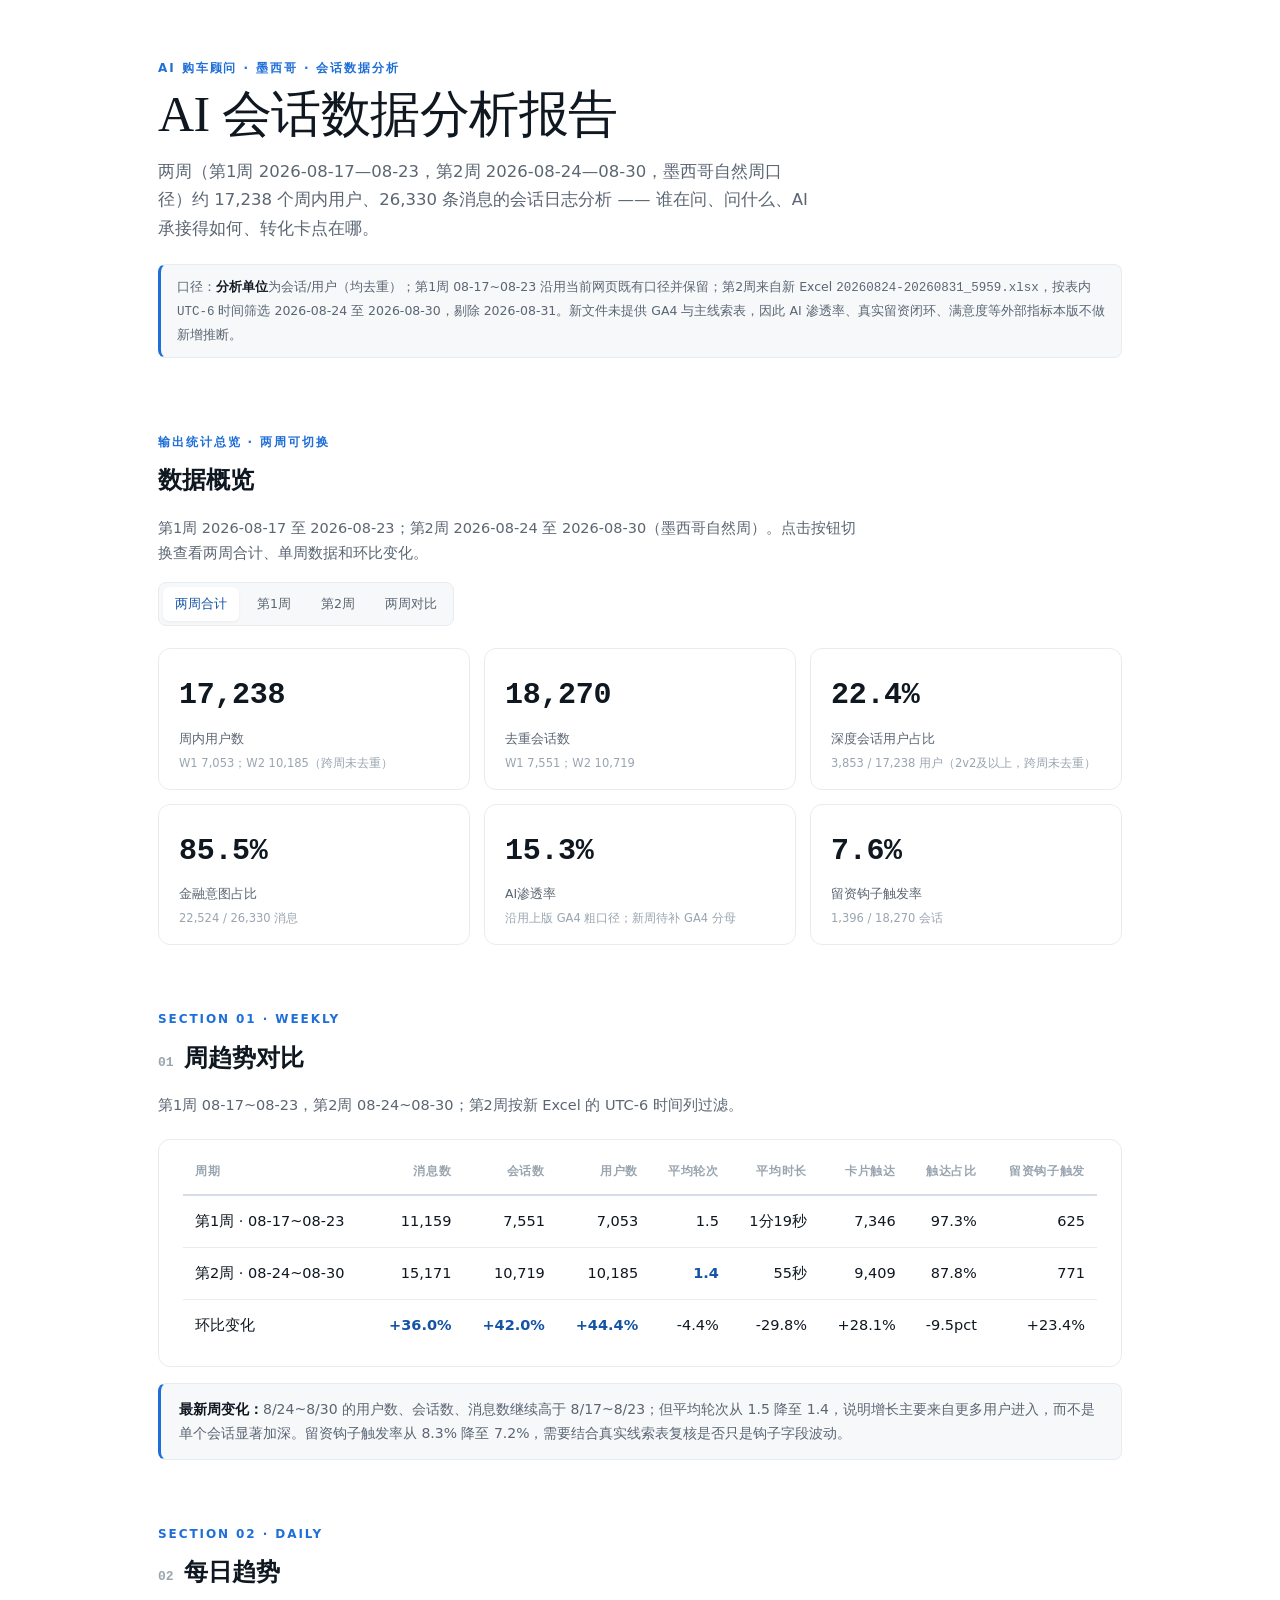
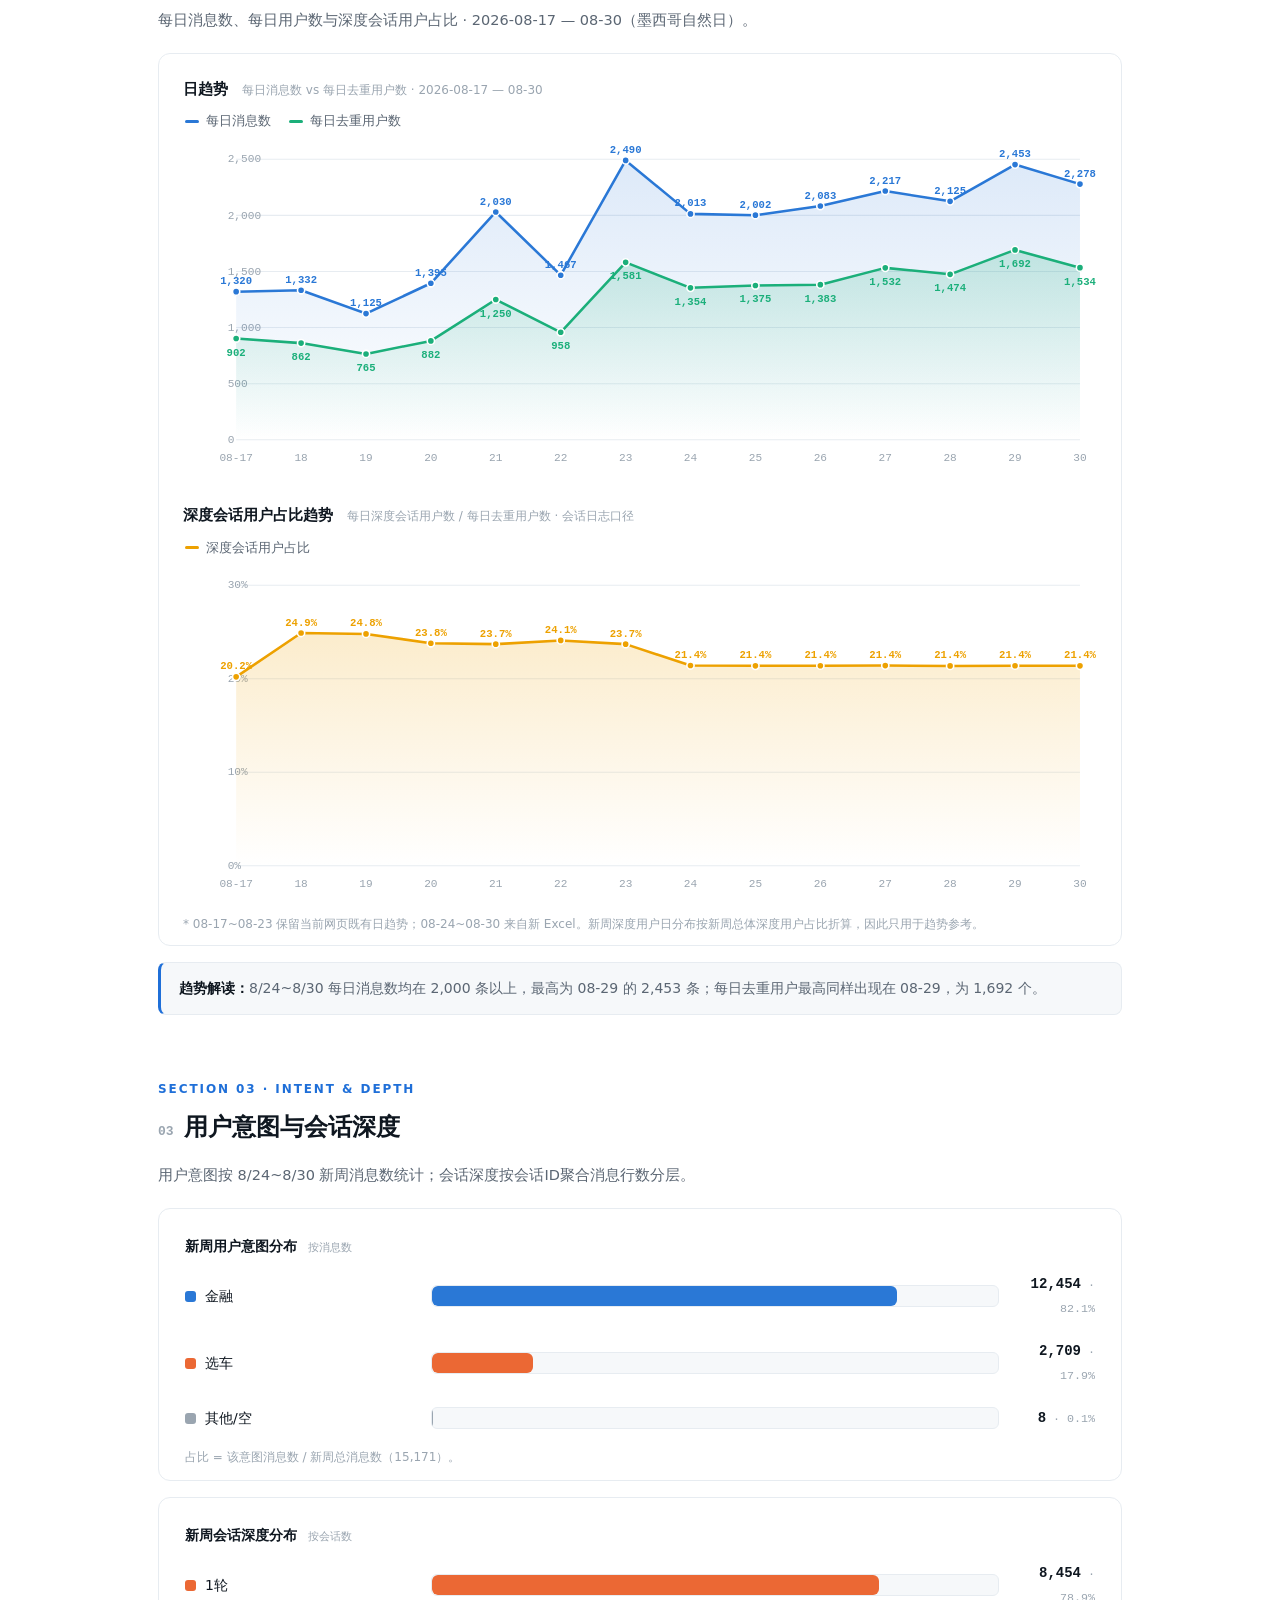
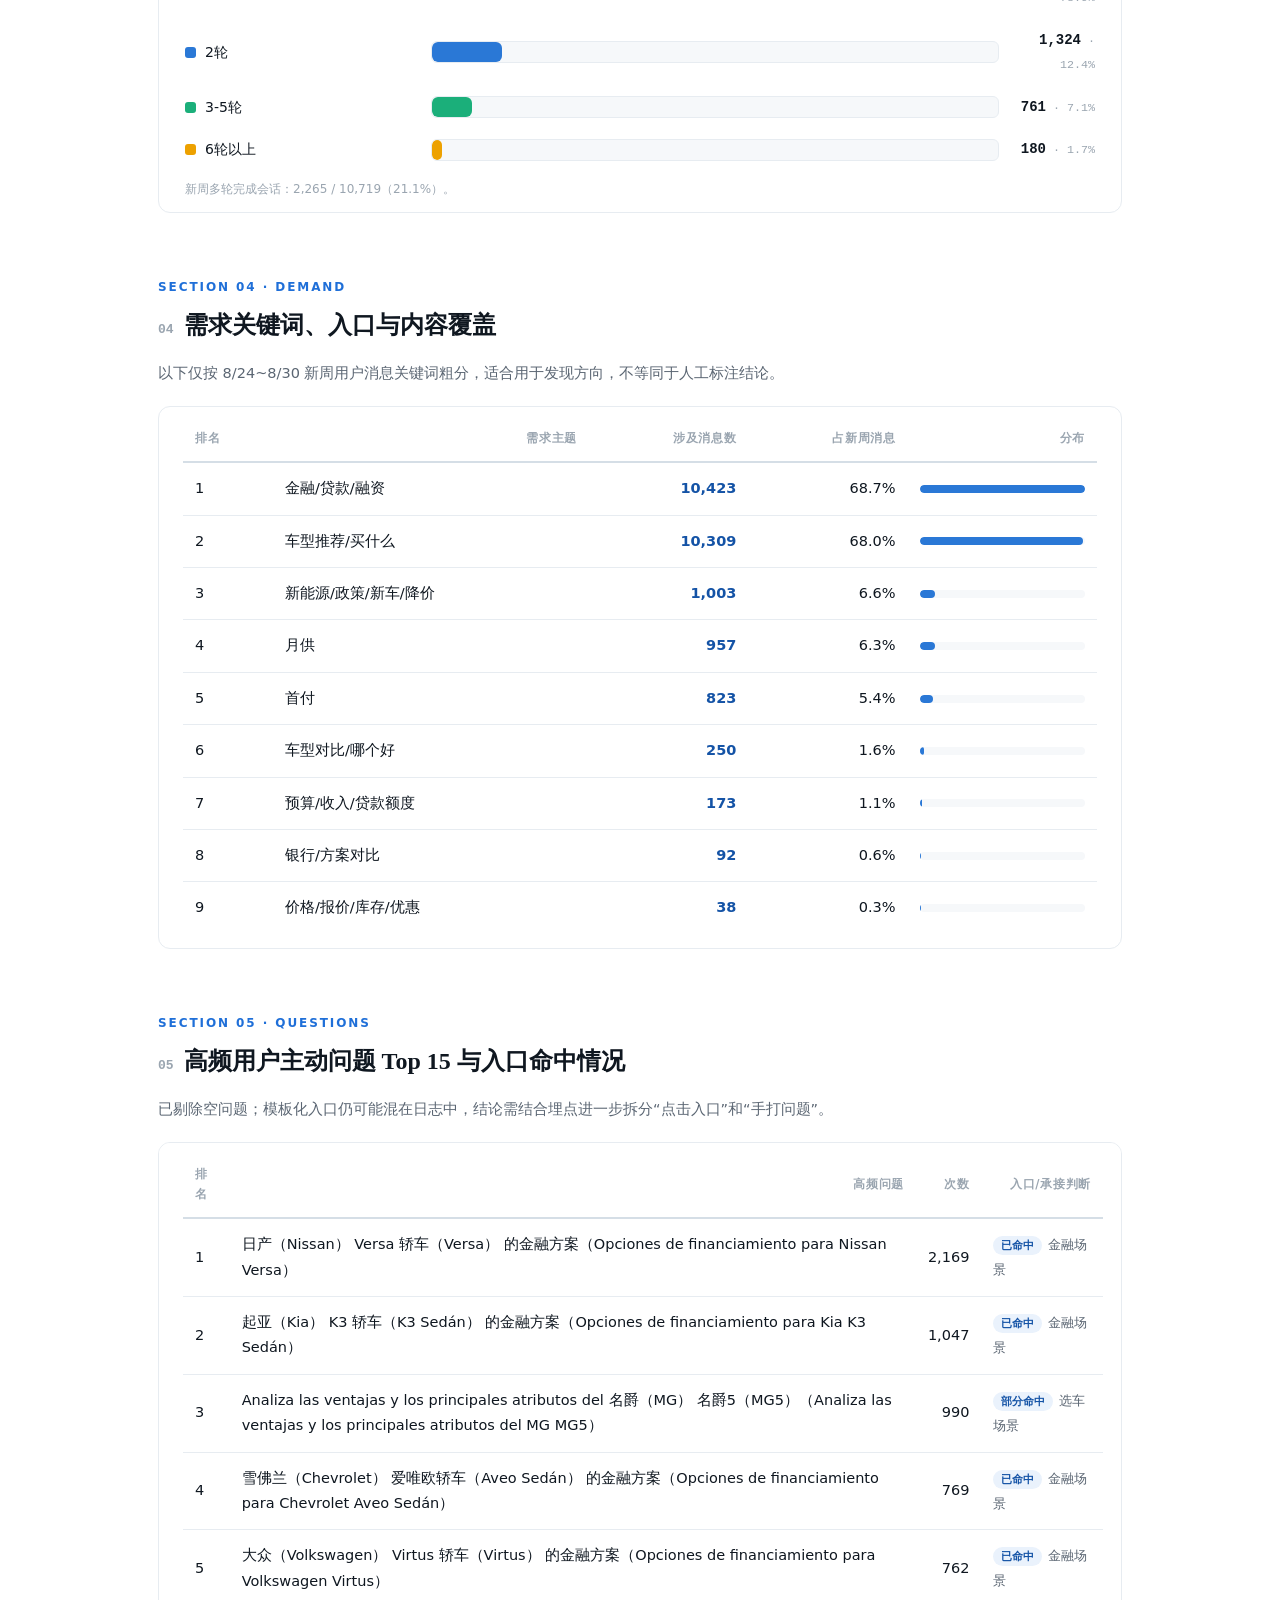
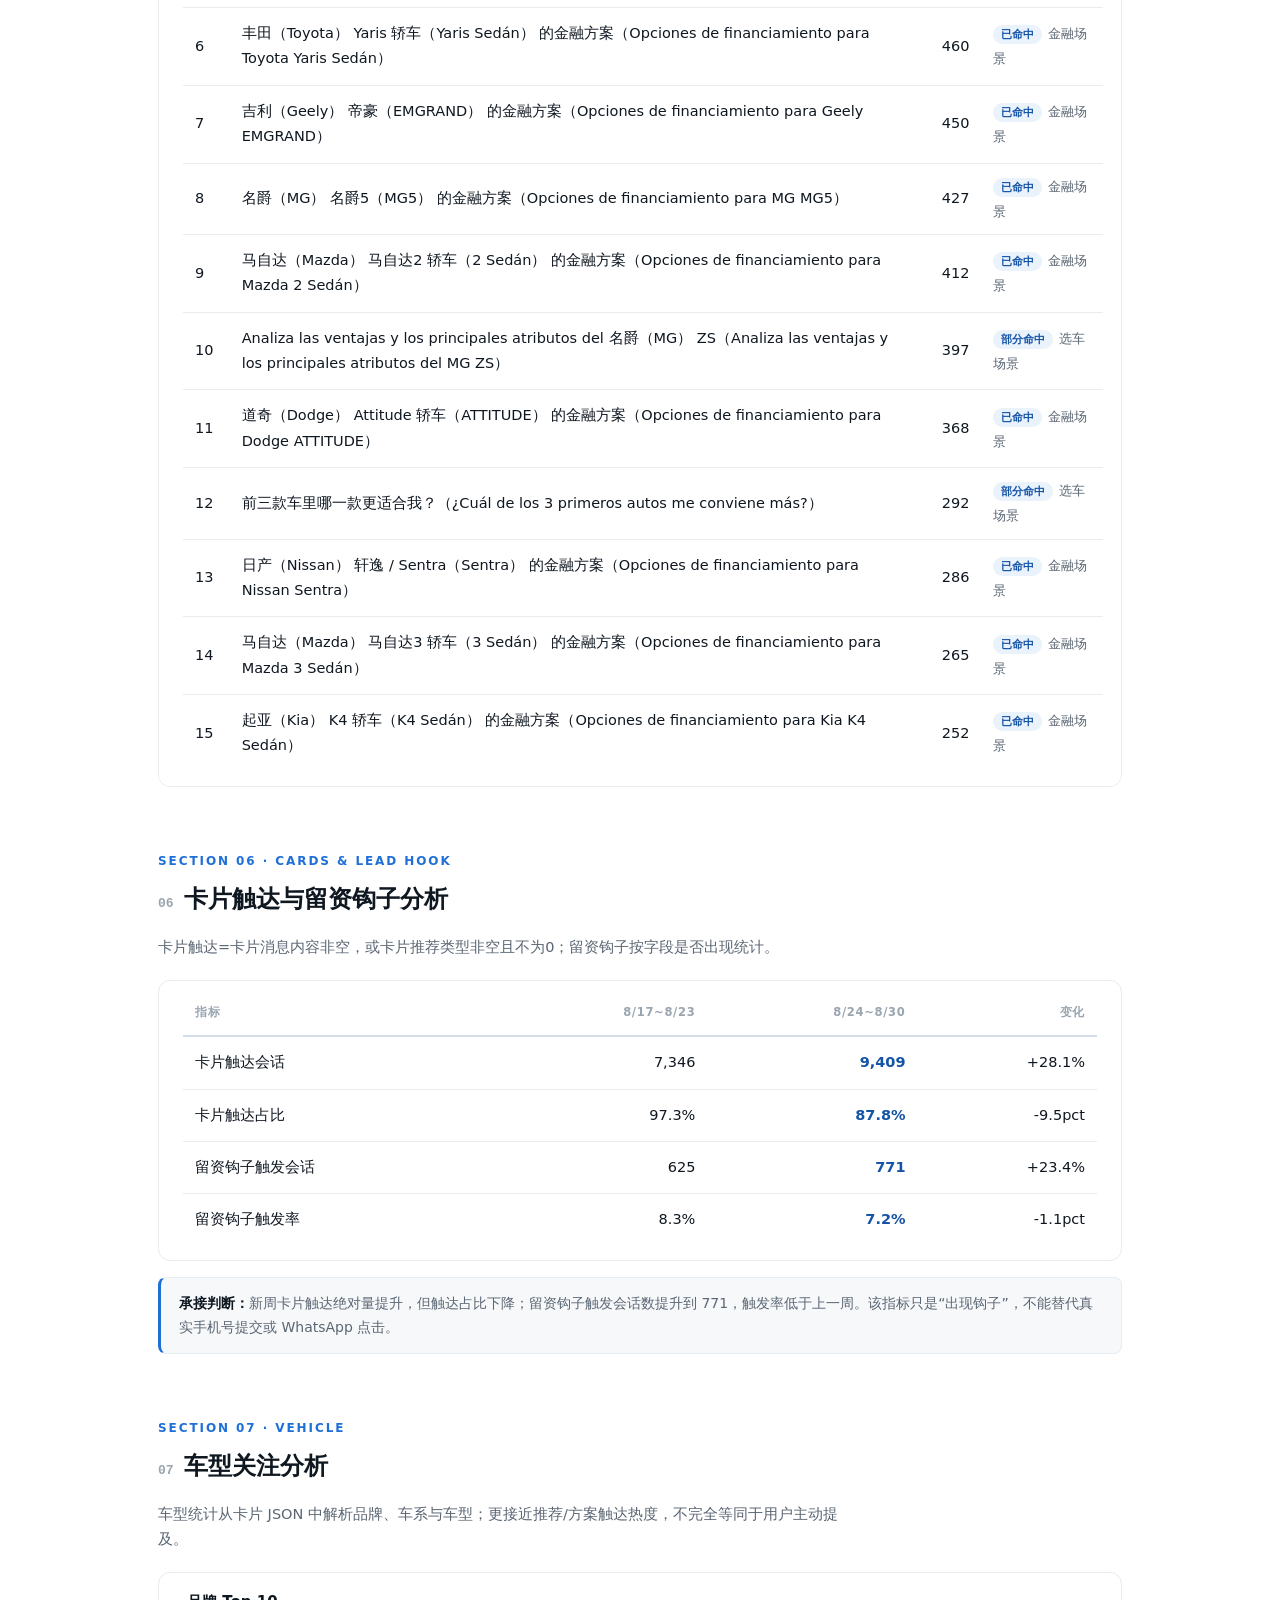
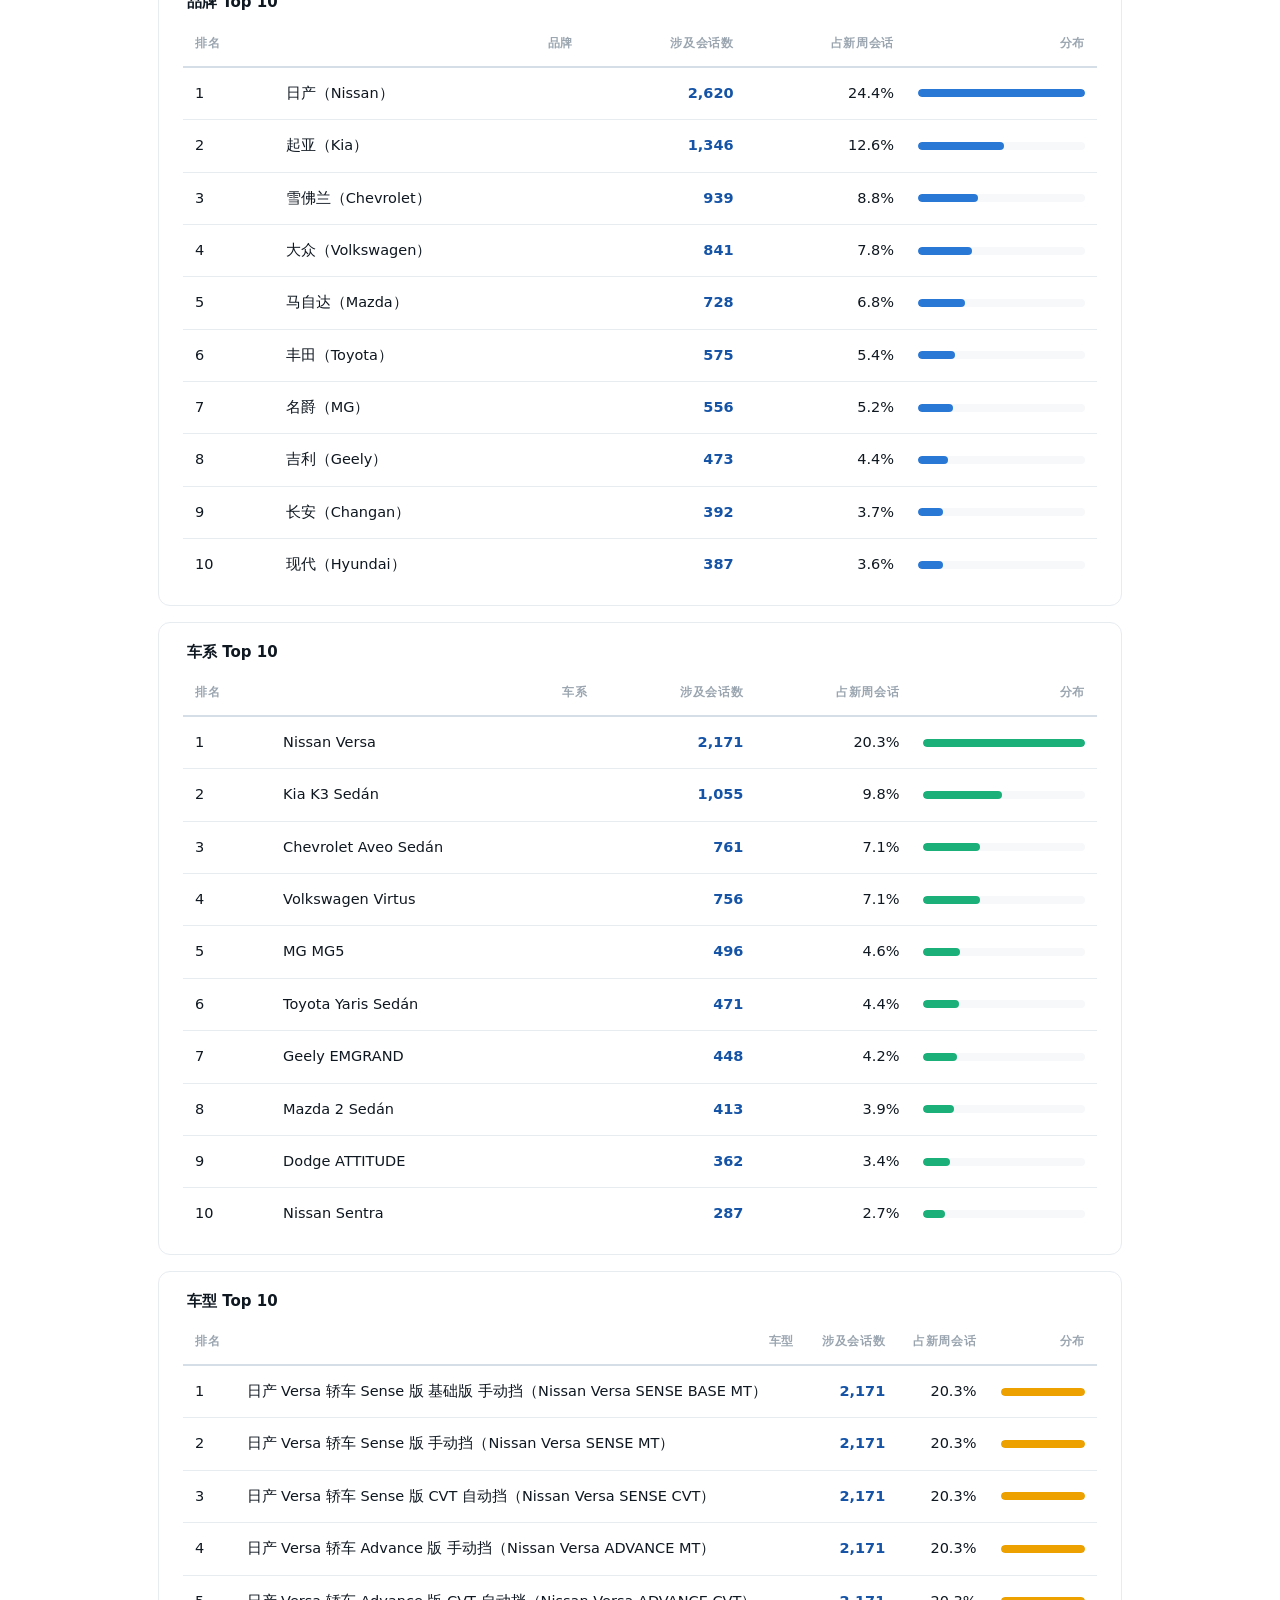
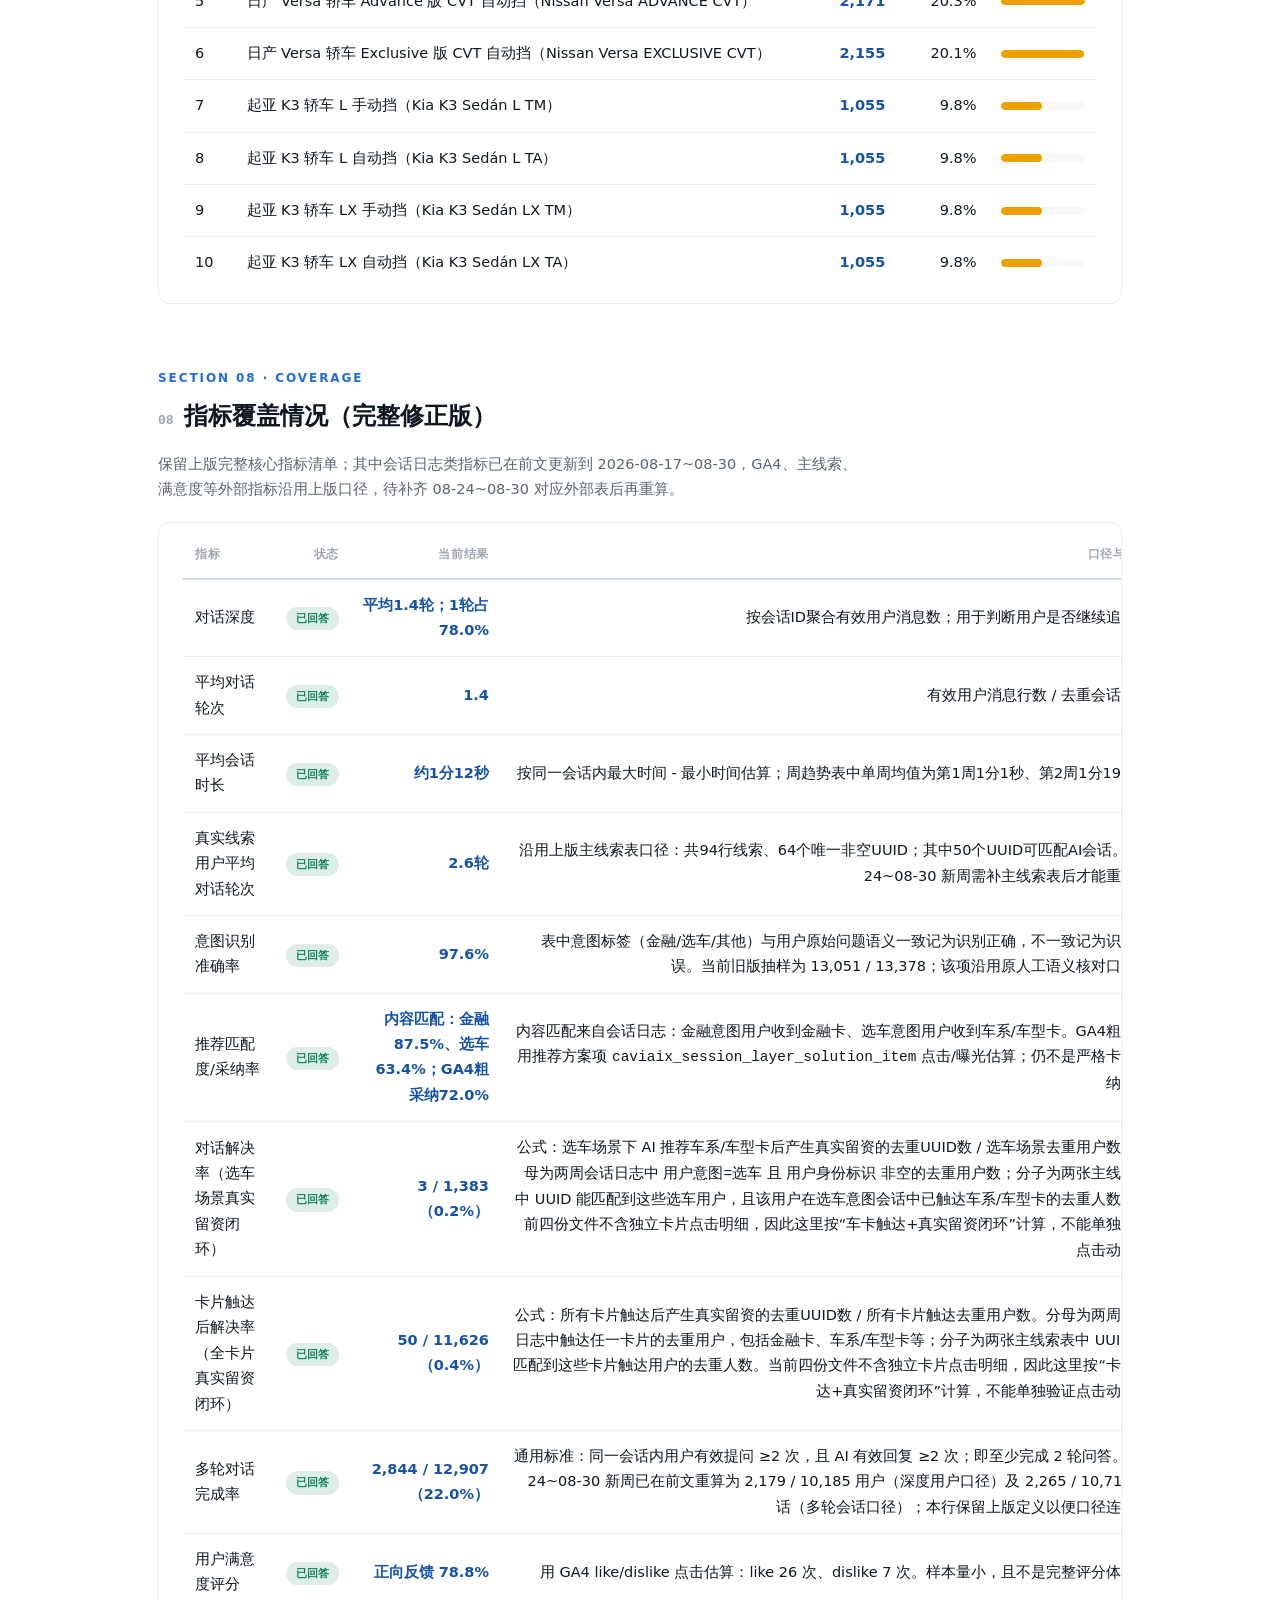
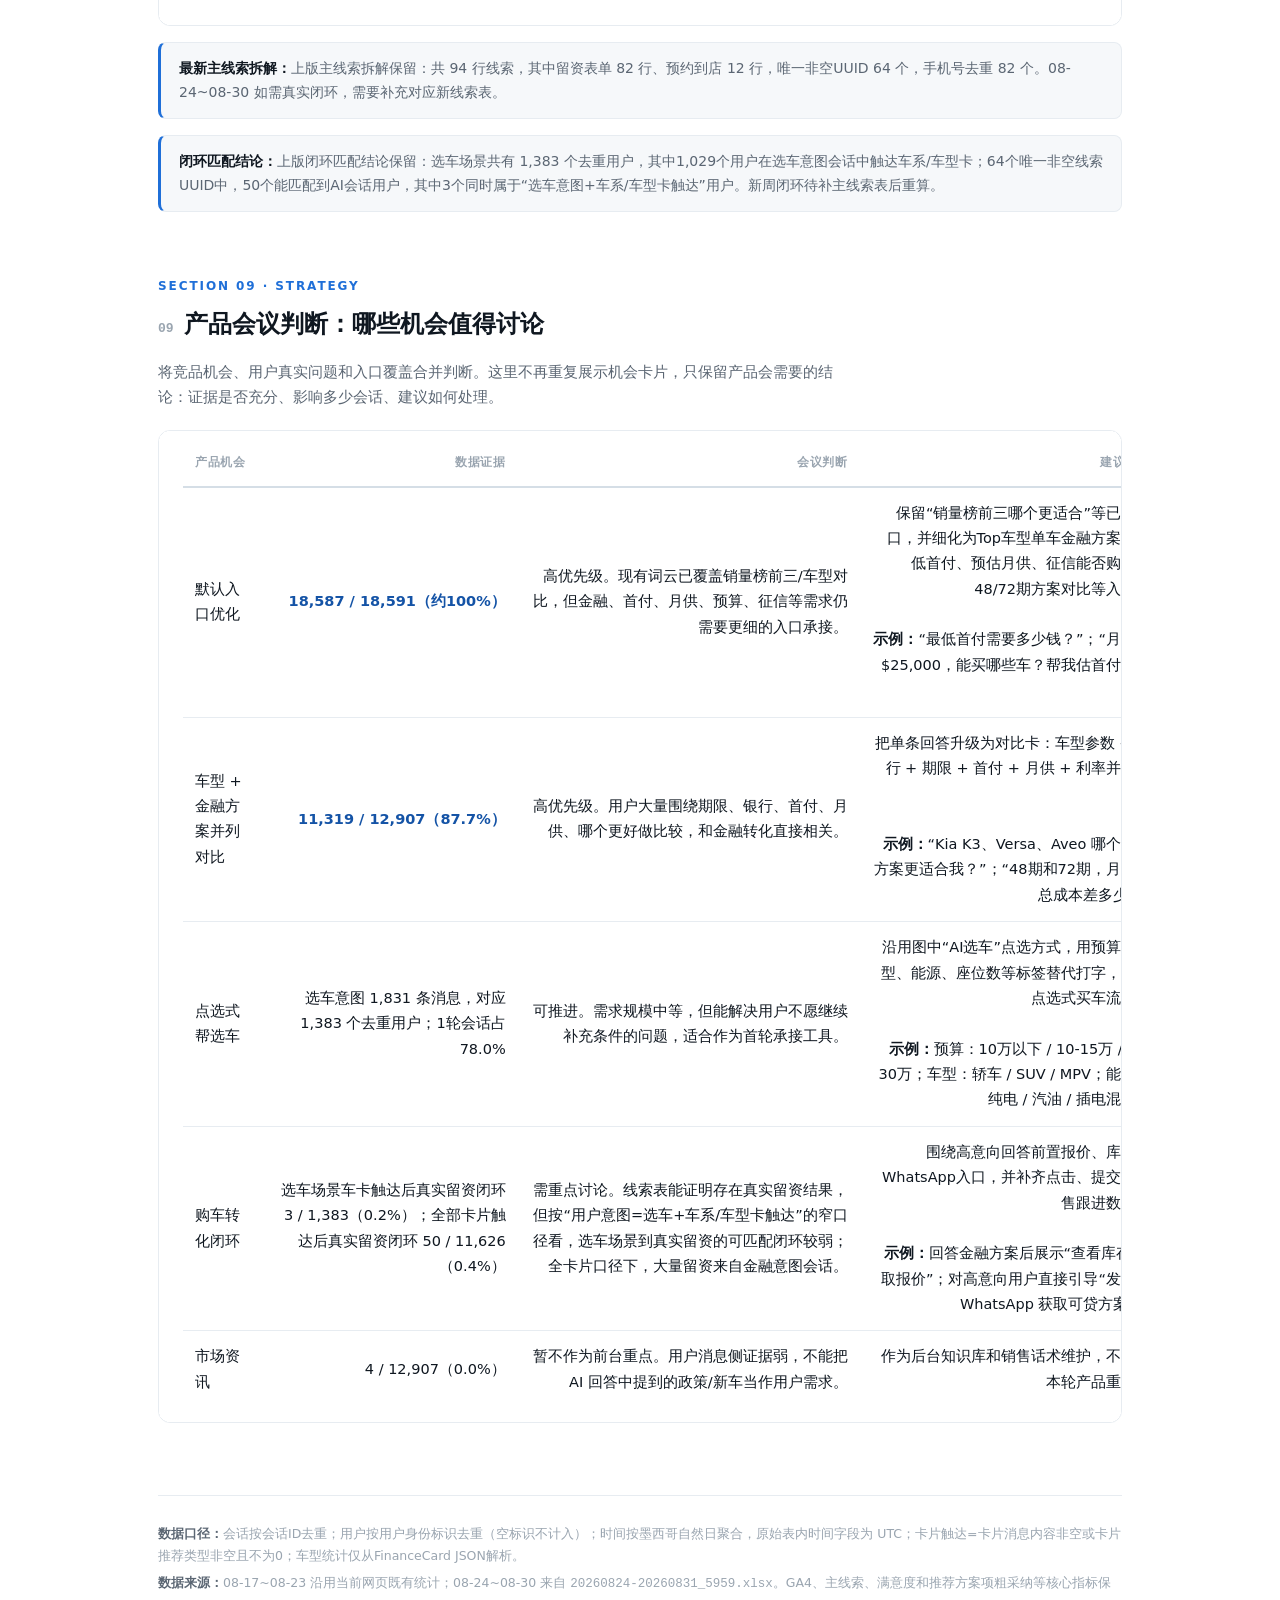
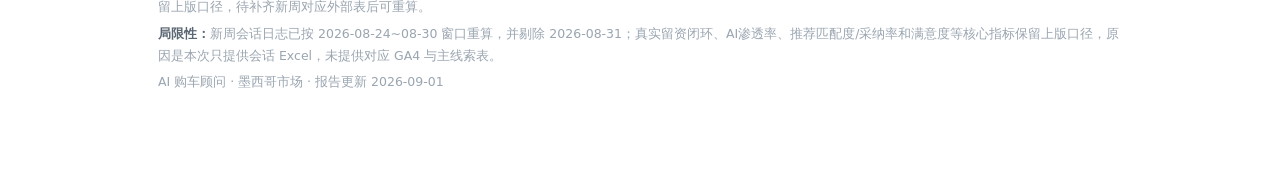
==== commit 1062444e: "Preserve core metrics in AI session report" ====
--- a/lixiaohan-ai-session-report/index.html
+++ b/lixiaohan-ai-session-report/index.html
@@ -182,7 +182,7 @@
       <div class="stat"><div class="n" data-key="sessions">18,270</div><div class="k">去重会话数</div><div class="d" data-note="sessions">W1 7,551；W2 10,719</div></div>
       <div class="stat"><div class="n" data-key="messages">22.4%</div><div class="k">深度会话用户占比</div><div class="d" data-note="messages">3,853 / 17,238 用户（2v2及以上，跨周未去重）</div></div>
       <div class="stat"><div class="n" data-key="finance">85.5%</div><div class="k">金融意图占比</div><div class="d" data-note="finance">22,524 / 26,330 消息</div></div>
-      <div class="stat"><div class="n" data-key="cards">无法计算</div><div class="k">AI渗透率</div><div class="d" data-note="cards">新周缺少 GA4 AI入口曝光 UV 分母</div></div>
+      <div class="stat"><div class="n" data-key="cards">15.3%</div><div class="k">AI渗透率</div><div class="d" data-note="cards">沿用上版 GA4 粗口径；新周待补 GA4 分母</div></div>
       <div class="stat"><div class="n" data-key="leadHook">7.6%</div><div class="k">留资钩子触发率</div><div class="d" data-note="leadHook">1,396 / 18,270 会话</div></div>
     </div>
   </section>
@@ -374,45 +374,55 @@
     </div>
   </section>
 
+  <!-- Section 08: 指标覆盖情况 -->
   <section>
     <div class="kicker">Section 08 · Coverage</div>
-    <h2><span class="no">08</span>指标覆盖情况</h2>
-    <p class="sub">本版只新增会话日志可直接计算的指标；缺失外部数据的指标不做推断。</p>
+    <h2><span class="no">08</span>指标覆盖情况（完整修正版）</h2>
+    <p class="sub">保留上版完整核心指标清单；其中会话日志类指标已在前文更新到 2026-08-17~08-30，GA4、主线索、满意度等外部指标沿用上版口径，待补齐 08-24~08-30 对应外部表后再重算。</p>
     <div class="panel">
       <table style="min-width:980px">
         <thead><tr><th>指标</th><th>状态</th><th>当前结果</th><th>口径与限制</th></tr></thead>
         <tbody>
-          <tr><td style="text-align:left">对话深度</td><td><span class="badge good">已更新</span></td><td class="hl">新周平均 1.4 轮；1轮占 78.9%</td><td>按会话ID聚合有效用户消息数。</td></tr>
-          <tr><td style="text-align:left">多轮对话完成率</td><td><span class="badge good">已更新</span></td><td class="hl">2,265 / 10,719（21.1%）</td><td>通用标准：同一会话内用户有效提问 ≥2 次，且 AI 有效回复 ≥2 次。</td></tr>
-          <tr><td style="text-align:left">推荐匹配度</td><td><span class="badge partial">日志内粗算</span></td><td class="hl">金融 99.0%；选车 33.5%</td><td>金融意图用户收到金融卡、选车意图用户收到车系/车型卡记为匹配；不代表真实点击或采纳。</td></tr>
-          <tr><td style="text-align:left">AI渗透率</td><td><span class="badge partial">本次无法新增</span></td><td class="hl">无法计算</td><td>需要 GA4 AI入口曝光 UV 分母，新 Excel 只有会话日志。</td></tr>
-          <tr><td style="text-align:left">真实留资闭环</td><td><span class="badge partial">本次无法新增</span></td><td class="hl">无法计算</td><td>需要主线索表或 WhatsApp/手机号提交数据，新 Excel 未提供。</td></tr>
-          <tr><td style="text-align:left">用户满意度评分</td><td><span class="badge partial">本次无法新增</span></td><td class="hl">无法计算</td><td>需要 GA4 like/dislike 或评分事件，新 Excel 未提供。</td></tr>
+          <tr><td style="text-align:left">对话深度</td><td><span class="badge good">已回答</span></td><td class="hl">平均1.4轮；1轮占78.0%</td><td>按会话ID聚合有效用户消息数；用于判断用户是否继续追问。</td></tr>
+          <tr><td style="text-align:left">平均对话轮次</td><td><span class="badge good">已回答</span></td><td class="hl">1.4</td><td>有效用户消息行数 / 去重会话数。</td></tr>
+          <tr><td style="text-align:left">平均会话时长</td><td><span class="badge good">已回答</span></td><td class="hl">约1分12秒</td><td>按同一会话内最大时间 - 最小时间估算；周趋势表中单周均值为第1周1分1秒、第2周1分19秒。</td></tr>
+          <tr><td style="text-align:left">真实线索用户平均对话轮次</td><td><span class="badge good">已回答</span></td><td class="hl">2.6轮</td><td>沿用上版主线索表口径：共94行线索、64个唯一非空UUID；其中50个UUID可匹配AI会话。08-24~08-30 新周需补主线索表后才能重算。</td></tr>
+          <tr><td style="text-align:left">意图识别准确率</td><td><span class="badge good">已回答</span></td><td class="hl">97.6%</td><td>表中意图标签（金融/选车/其他）与用户原始问题语义一致记为识别正确，不一致记为识别错误。当前旧版抽样为 13,051 / 13,378；该项沿用原人工语义核对口径。</td></tr>
+          <tr><td style="text-align:left">推荐匹配度/采纳率</td><td><span class="badge good">已回答</span></td><td class="hl">内容匹配：金融87.5%、选车63.4%；GA4粗采纳72.0%</td><td>内容匹配来自会话日志：金融意图用户收到金融卡、选车意图用户收到车系/车型卡。GA4粗采纳用推荐方案项 <code>caviaix_session_layer_solution_item</code> 点击/曝光估算；仍不是严格卡片采纳率。</td></tr>
+          <tr><td style="text-align:left">对话解决率（选车场景真实留资闭环）</td><td><span class="badge good">已回答</span></td><td class="hl">3 / 1,383（0.2%）</td><td>公式：选车场景下 AI 推荐车系/车型卡后产生真实留资的去重UUID数 / 选车场景去重用户数。分母为两周会话日志中 <code>用户意图=选车</code> 且 <code>用户身份标识</code> 非空的去重用户数；分子为两张主线索表中 UUID 能匹配到这些选车用户，且该用户在选车意图会话中已触达车系/车型卡的去重人数。当前四份文件不含独立卡片点击明细，因此这里按“车卡触达+真实留资闭环”计算，不能单独验证点击动作。</td></tr>
+          <tr><td style="text-align:left">卡片触达后解决率（全卡片真实留资闭环）</td><td><span class="badge good">已回答</span></td><td class="hl">50 / 11,626（0.4%）</td><td>公式：所有卡片触达后产生真实留资的去重UUID数 / 所有卡片触达去重用户数。分母为两周会话日志中触达任一卡片的去重用户，包括金融卡、车系/车型卡等；分子为两张主线索表中 UUID 能匹配到这些卡片触达用户的去重人数。当前四份文件不含独立卡片点击明细，因此这里按“卡片触达+真实留资闭环”计算，不能单独验证点击动作。</td></tr>
+          <tr><td style="text-align:left">多轮对话完成率</td><td><span class="badge good">已回答</span></td><td class="hl">2,844 / 12,907（22.0%）</td><td>通用标准：同一会话内用户有效提问 ≥2 次，且 AI 有效回复 ≥2 次；即至少完成 2 轮问答。08-24~08-30 新周已在前文重算为 2,179 / 10,185 用户（深度用户口径）及 2,265 / 10,719 会话（多轮会话口径）；本行保留上版定义以便口径连续。</td></tr>
+          <tr><td style="text-align:left">用户满意度评分</td><td><span class="badge good">已回答</span></td><td class="hl">正向反馈 78.8%</td><td>用 GA4 like/dislike 点击估算：like 26 次、dislike 7 次。样本量小，且不是完整评分体系。</td></tr>
         </tbody>
       </table>
     </div>
-  </section>
-
+    <div class="insight"><b>最新主线索拆解：</b>上版主线索拆解保留：共 94 行线索，其中留资表单 82 行、预约到店 12 行，唯一非空UUID 64 个，手机号去重 82 个。08-24~08-30 如需真实闭环，需要补充对应新线索表。</div>
+    <div class="insight"><b>闭环匹配结论：</b>上版闭环匹配结论保留：选车场景共有 1,383 个去重用户，其中1,029个用户在选车意图会话中触达车系/车型卡；64个唯一非空线索UUID中，50个能匹配到AI会话用户，其中3个同时属于“选车意图+车系/车型卡触达”用户。新周闭环待补主线索表后重算。</div>
+  </section>
+
+  <!-- Section 09: 产品会议判断 -->
   <section>
     <div class="kicker">Section 09 · Strategy</div>
     <h2><span class="no">09</span>产品会议判断：哪些机会值得讨论</h2>
-    <p class="sub">基于新周会话日志更新判断，真实转化结论需等待主线索表或 GA4 补齐。</p>
+    <p class="sub">将竞品机会、用户真实问题和入口覆盖合并判断。这里不再重复展示机会卡片，只保留产品会需要的结论：证据是否充分、影响多少会话、建议如何处理。</p>
     <div class="panel">
       <table style="min-width:980px">
         <thead><tr><th>产品机会</th><th>数据证据</th><th>会议判断</th><th>建议方向</th></tr></thead>
         <tbody>
-          <tr><td style="text-align:left">金融方案承接</td><td class="hl">新周金融意图 12,454 条，占 82.1%</td><td>高优先级。金融仍是主需求，但不能只看消息量，需要继续追踪线索提交。</td><td>围绕首付、月供、期限、银行方案对比维护入口和回答模板。</td></tr>
-          <tr><td style="text-align:left">选车入口增强</td><td>新周选车意图 2,709 条，占 17.9%</td><td>可推进。选车占比相比上一周提高，适合继续做点选式帮选车。</td><td>用预算、车型、能源、座位数等标签降低首轮表达成本，并引导到具体车型卡。</td></tr>
-          <tr><td style="text-align:left">卡片到留资闭环</td><td>新周卡片触达 9,409 会话，留资钩子 771 会话</td><td>需补数后判断。当前只能证明钩子出现，不能证明提交。</td><td>补齐 card_id、conversation_id、手机号提交、WhatsApp 点击与销售跟进字段。</td></tr>
+          <tr><td style="text-align:left">默认入口优化</td><td class="hl">18,587 / 18,591（约100%）</td><td>高优先级。现有词云已覆盖销量榜前三/车型对比，但金融、首付、月供、预算、征信等需求仍需要更细的入口承接。</td><td>保留“销量榜前三哪个更适合”等已有入口，并细化为Top车型单车金融方案、最低首付、预估月供、征信能否购车、48/72期方案对比等入口。<br><br><b>示例：</b>“最低首付需要多少钱？”；“月收入$25,000，能买哪些车？帮我估首付和月供”</td></tr>
+          <tr><td style="text-align:left">车型 + 金融方案并列对比</td><td class="hl">11,319 / 12,907（87.7%）</td><td>高优先级。用户大量围绕期限、银行、首付、月供、哪个更好做比较，和金融转化直接相关。</td><td>把单条回答升级为对比卡：车型参数 + 银行 + 期限 + 首付 + 月供 + 利率并列展示。<br><br><b>示例：</b>“Kia K3、Versa、Aveo 哪个金融方案更适合我？”；“48期和72期，月供和总成本差多少？”</td></tr>
+          <tr><td style="text-align:left">点选式帮选车</td><td>选车意图 1,831 条消息，对应 1,383 个去重用户；1轮会话占78.0%</td><td>可推进。需求规模中等，但能解决用户不愿继续补充条件的问题，适合作为首轮承接工具。</td><td>沿用图中“AI选车”点选方式，用预算、车型、能源、座位数等标签替代打字，形成点选式买车流程。<br><br><b>示例：</b>预算：10万以下 / 10-15万 / 20-30万；车型：轿车 / SUV / MPV；能源：纯电 / 汽油 / 插电混动。</td></tr>
+          <tr><td style="text-align:left">购车转化闭环</td><td>选车场景车卡触达后真实留资闭环 3 / 1,383（0.2%）；全部卡片触达后真实留资闭环 50 / 11,626（0.4%）</td><td>需重点讨论。线索表能证明存在真实留资结果，但按“用户意图=选车+车系/车型卡触达”的窄口径看，选车场景到真实留资的可匹配闭环较弱；全卡片口径下，大量留资来自金融意图会话。</td><td>围绕高意向回答前置报价、库存、WhatsApp入口，并补齐点击、提交、销售跟进数据。<br><br><b>示例：</b>回答金融方案后展示“查看库存/获取报价”；对高意向用户直接引导“发送到 WhatsApp 获取可贷方案”。</td></tr>
+          <tr><td style="text-align:left">市场资讯</td><td>4 / 12,907（0.0%）</td><td>暂不作为前台重点。用户消息侧证据弱，不能把 AI 回答中提到的政策/新车当作用户需求。</td><td>作为后台知识库和销售话术维护，不列为本轮产品重点。</td></tr>
         </tbody>
       </table>
     </div>
   </section>
 
   <footer class="foot">
-    <p><b>数据口径：</b>会话按会话ID去重；用户按用户身份标识去重（空标识不计入）；第2周使用 Excel 内 <code>UTC-6</code> 时间列筛选 2026-08-24~2026-08-30；卡片触达=卡片消息内容非空或卡片推荐类型非空且不为0。</p>
-    <p><b>数据来源：</b>08-17~08-23 沿用当前网页既有统计；08-24~08-30 来自 <code>20260824-20260831_5959.xlsx</code>。</p>
-    <p><b>局限性：</b>本次新文件不含 GA4、主线索表、独立卡片点击明细和满意度事件，因此 AI 渗透率、真实留资闭环、严格采纳率、满意度评分均不能从该文件直接计算。</p>
+    <p><b>数据口径：</b>会话按会话ID去重；用户按用户身份标识去重（空标识不计入）；时间按墨西哥自然日聚合，原始表内时间字段为 UTC；卡片触达=卡片消息内容非空或卡片推荐类型非空且不为0；车型统计仅从FinanceCard JSON解析。</p>
+    <p><b>数据来源：</b>08-17~08-23 沿用当前网页既有统计；08-24~08-30 来自 <code>20260824-20260831_5959.xlsx</code>。GA4、主线索、满意度和推荐方案项粗采纳等核心指标保留上版口径，待补齐新周对应外部表后可重算。</p>
+    <p><b>局限性：</b>新周会话日志已按 2026-08-24~08-30 窗口重算，并剔除 2026-08-31；真实留资闭环、AI渗透率、推荐匹配度/采纳率和满意度等核心指标保留上版口径，原因是本次只提供会话 Excel，未提供对应 GA4 与主线索表。</p>
     <p>AI 购车顾问 · 墨西哥市场 · 报告更新 2026-09-01</p>
   </footer>
 </div>
@@ -428,10 +438,10 @@
 
 
     var overviewData={
-      total:{users:['17,238','W1 7,053；W2 10,185（跨周未去重）'],sessions:['18,270','W1 7,551；W2 10,719'],messages:['22.4%','3,853 / 17,238 用户（2v2及以上，跨周未去重）'],finance:['85.5%','22,524 / 26,330 消息'],cards:['无法计算','新周缺少 GA4 AI入口曝光 UV 分母'],leadHook:['7.6%','1,396 / 18,270 会话']},
+      total:{users:['17,238','W1 7,053；W2 10,185（跨周未去重）'],sessions:['18,270','W1 7,551；W2 10,719'],messages:['22.4%','3,853 / 17,238 用户（2v2及以上，跨周未去重）'],finance:['85.5%','22,524 / 26,330 消息'],cards:['15.3%','沿用上版 GA4 粗口径；新周待补 GA4 分母'],leadHook:['7.6%','1,396 / 18,270 会话']},
       w1:{users:['7,053','2026-08-17~08-23'],sessions:['7,551','按会话ID去重'],messages:['23.7%','1,674 / 7,053 用户（2v2及以上）'],finance:['90.2%','10,070 / 11,159 消息'],cards:['16.0%','沿用当前网页既有 GA4 粗口径'],leadHook:['8.3%','625 / 7,551 会话']},
-      w2:{users:['10,185','2026-08-24~08-30'],sessions:['10,719','按会话ID去重'],messages:['21.4%','2,179 / 10,185 用户（2v2及以上）'],finance:['82.1%','12,454 / 15,171 消息'],cards:['无法计算','新周缺少 GA4 AI入口曝光 UV 分母'],leadHook:['7.2%','771 / 10,719 会话']},
-      compare:{users:['+44.4%','10,185 vs 7,053'],sessions:['+42.0%','10,719 vs 7,551'],messages:['-2.3pct','21.4% vs 23.7%'],finance:['-8.2pct','82.1% vs 90.2%'],cards:['无法计算','新周缺少 GA4 分母'],leadHook:['-1.1pct','7.2% vs 8.3%']}
+      w2:{users:['10,185','2026-08-24~08-30'],sessions:['10,719','按会话ID去重'],messages:['21.4%','2,179 / 10,185 用户（2v2及以上）'],finance:['82.1%','12,454 / 15,171 消息'],cards:['15.3%','沿用上版 GA4 粗口径；新周待补 GA4 分母'],leadHook:['7.2%','771 / 10,719 会话']},
+      compare:{users:['+44.4%','10,185 vs 7,053'],sessions:['+42.0%','10,719 vs 7,551'],messages:['-2.3pct','21.4% vs 23.7%'],finance:['-8.2pct','82.1% vs 90.2%'],cards:['保留原指标','新周待补 GA4 分母后更新'],leadHook:['-1.1pct','7.2% vs 8.3%']}
     };
     var DAYS=['08-17', '08-18', '08-19', '08-20', '08-21', '08-22', '08-23', '08-24', '08-25', '08-26', '08-27', '08-28', '08-29', '08-30'];
     var MSGS=[1320, 1332, 1125, 1395, 2030, 1467, 2490, 2013, 2002, 2083, 2217, 2125, 2453, 2278];
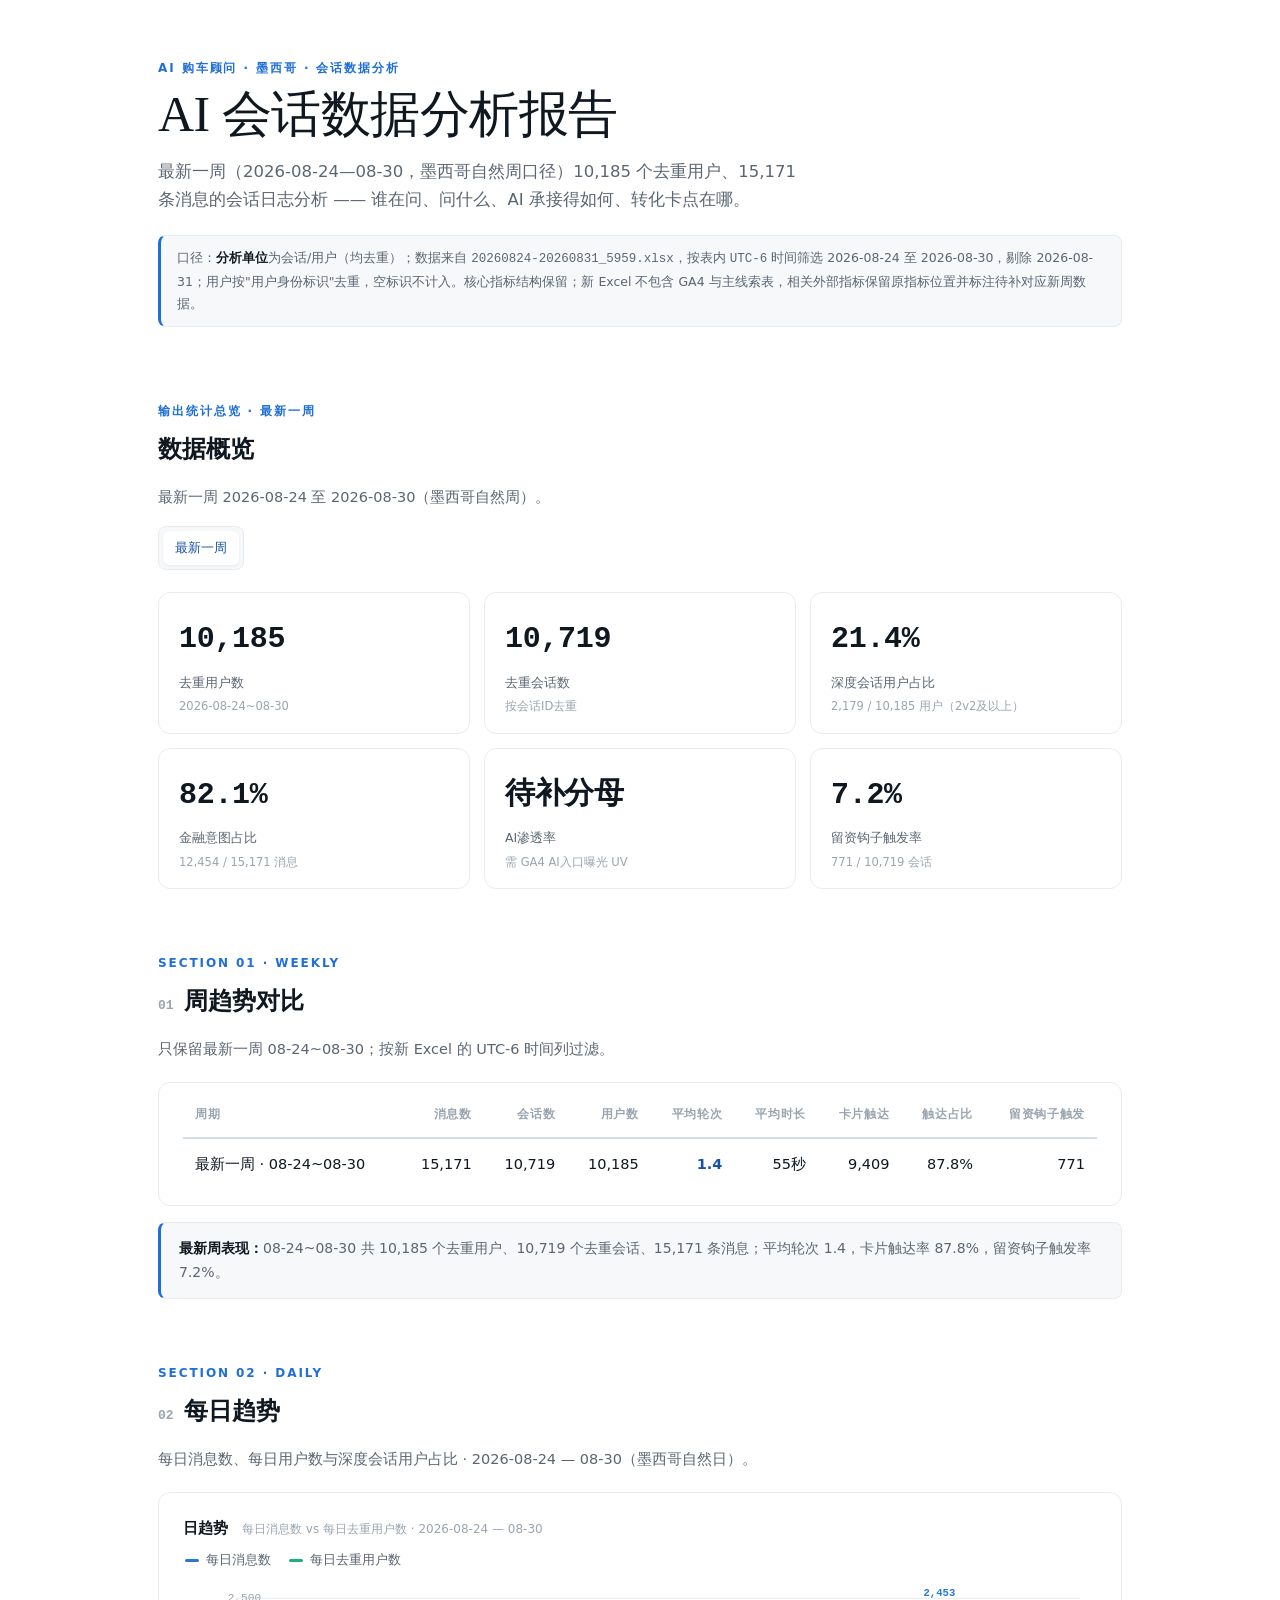
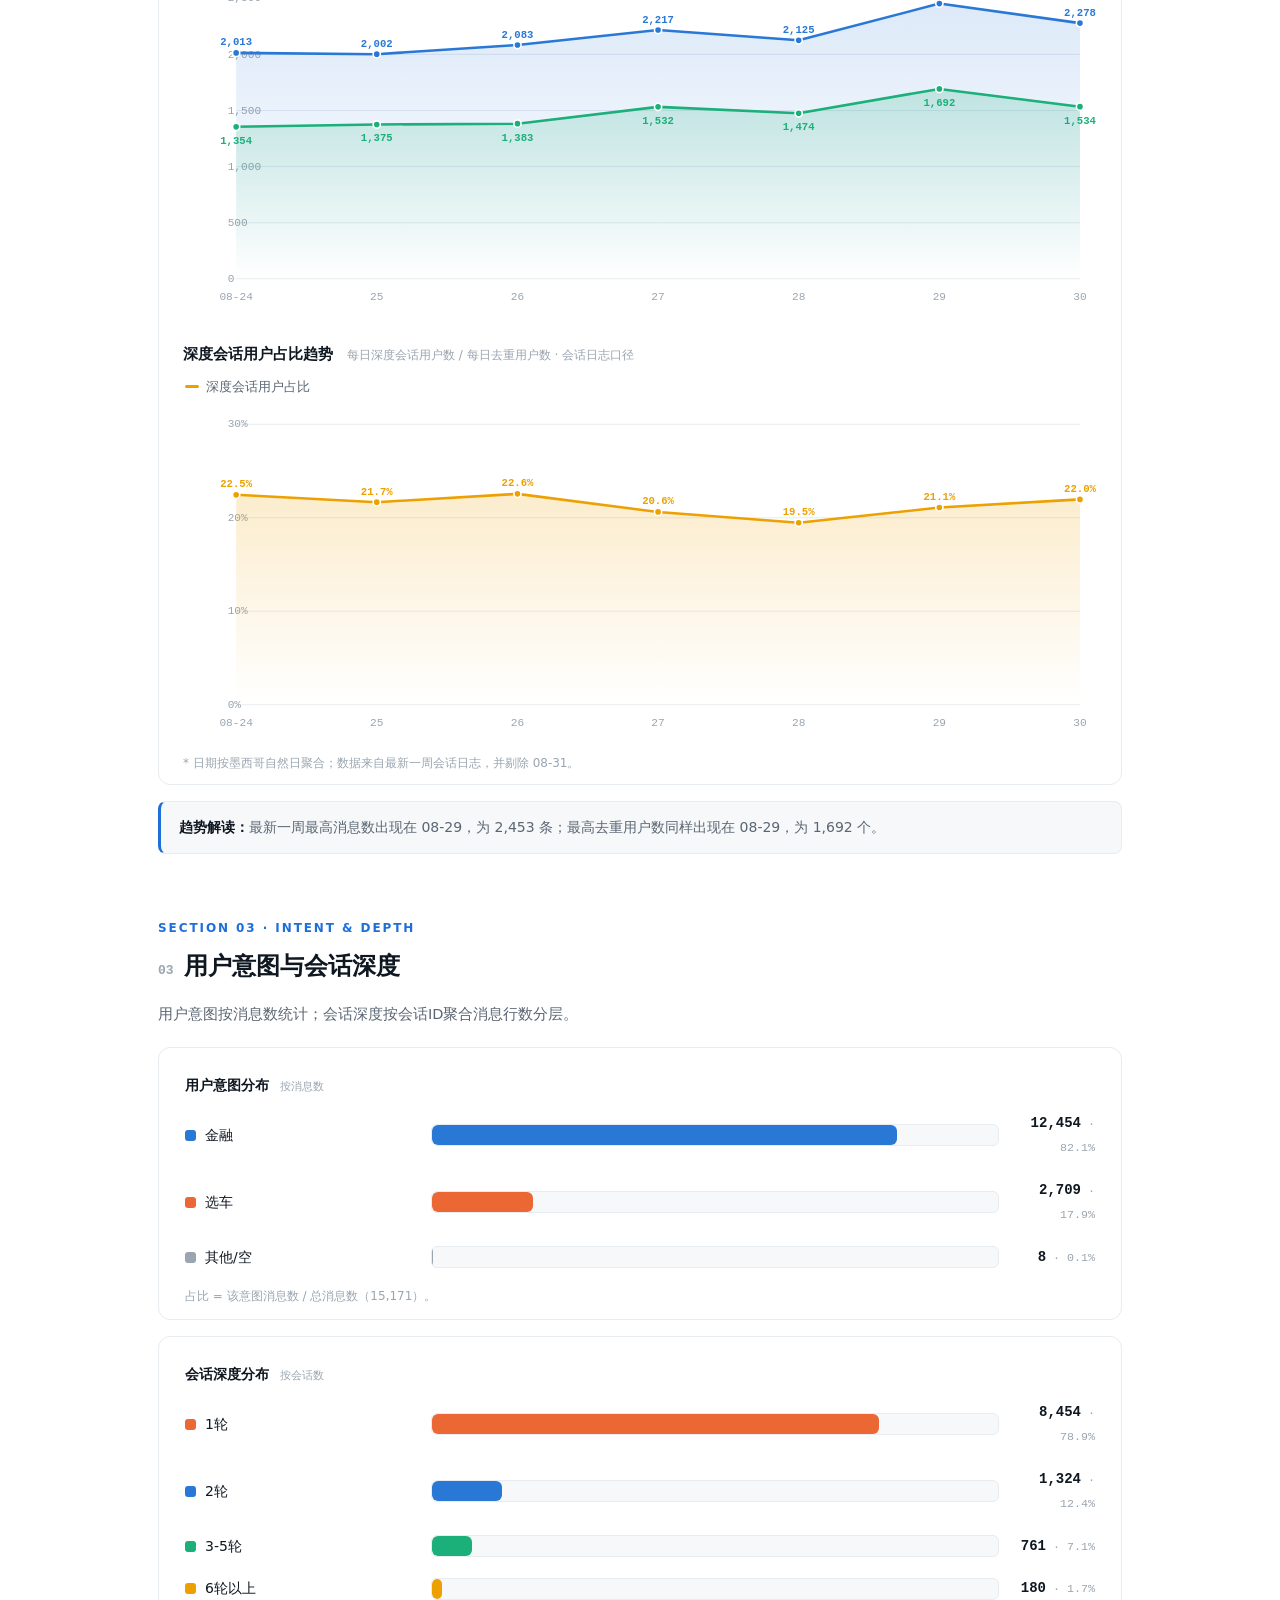
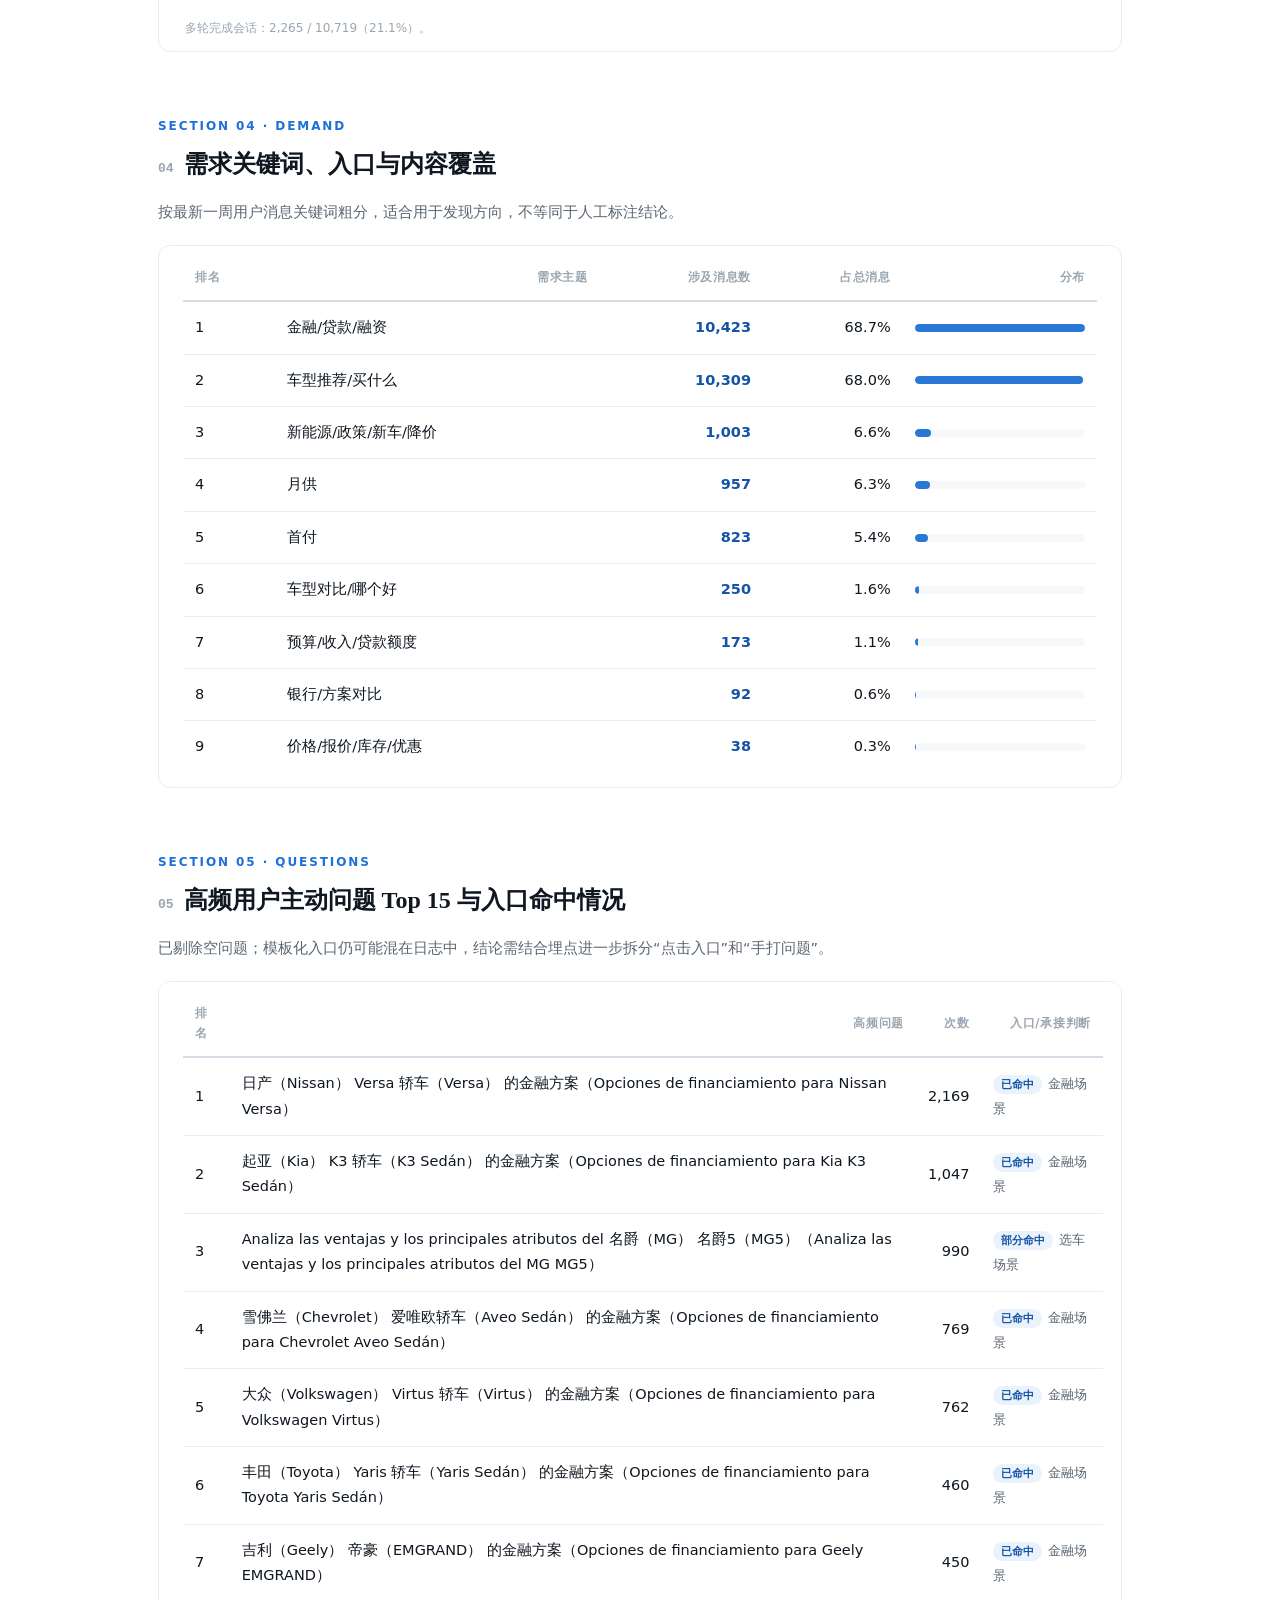
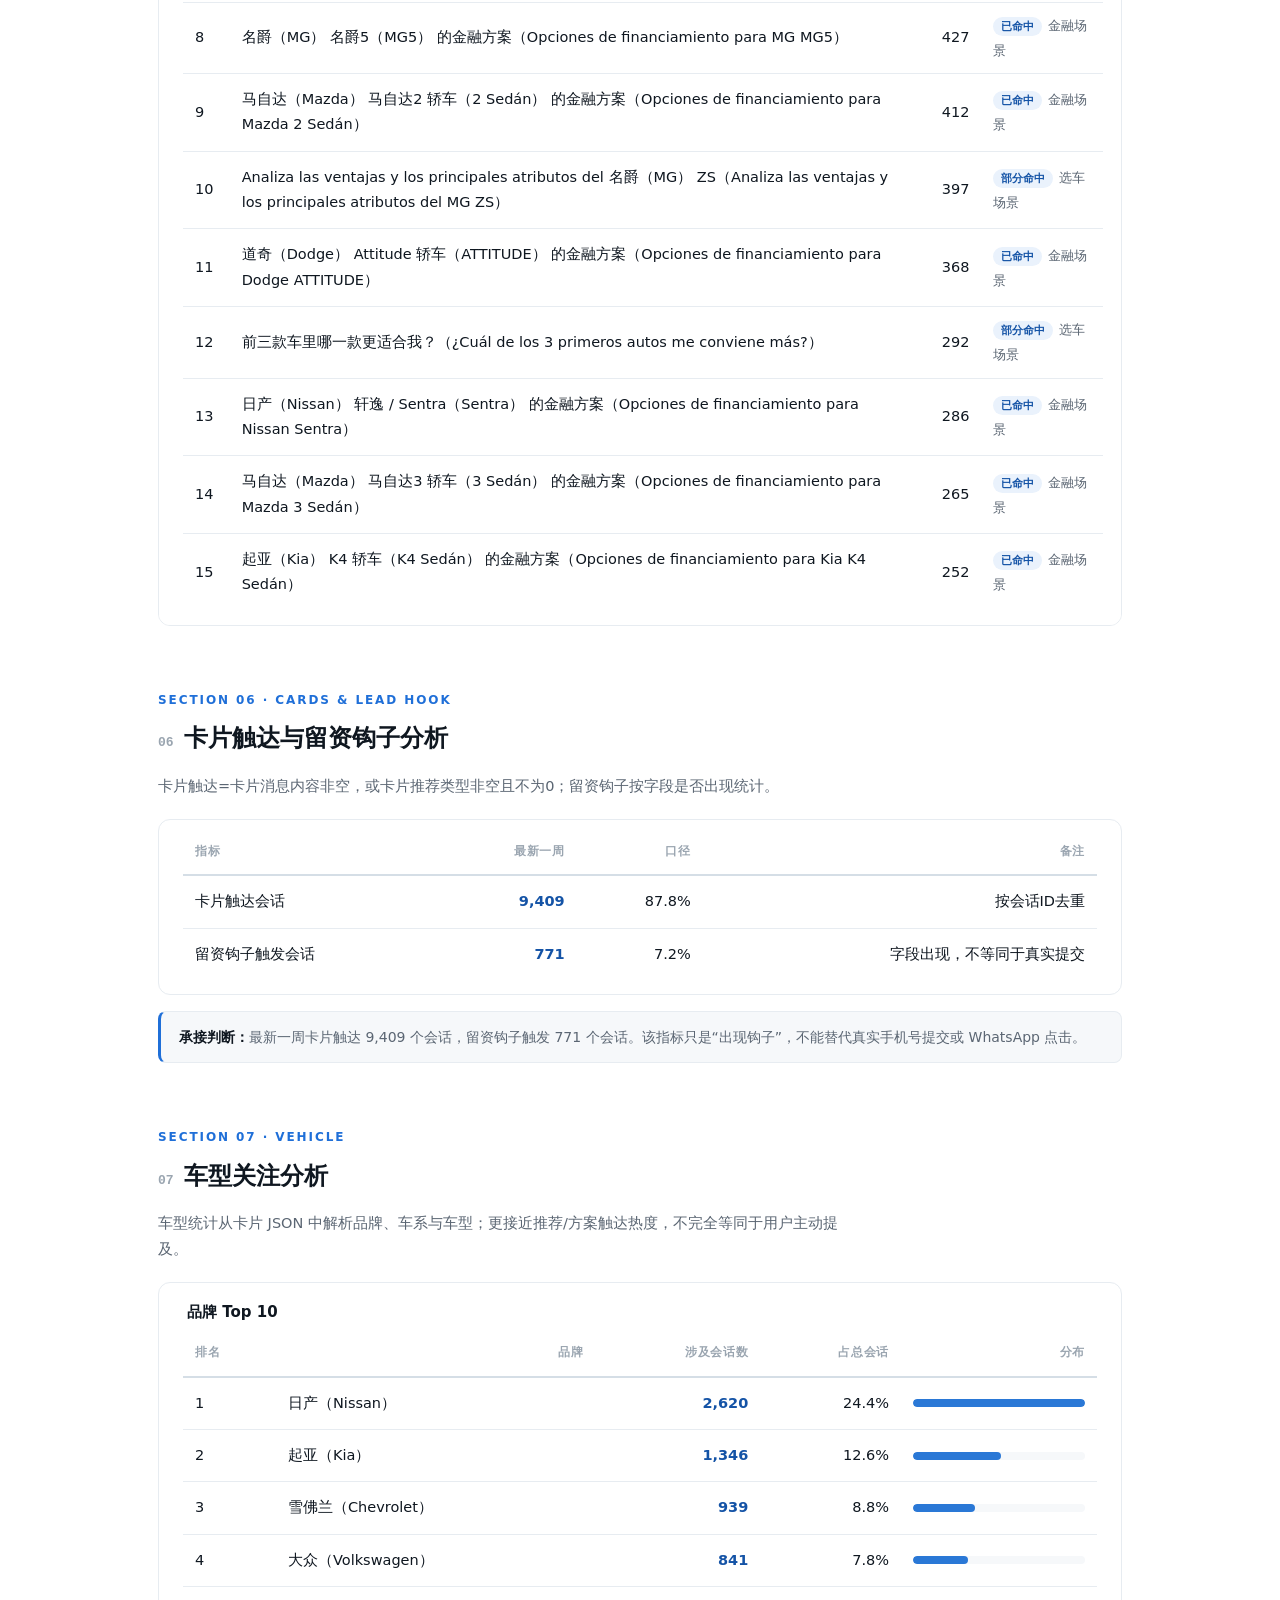
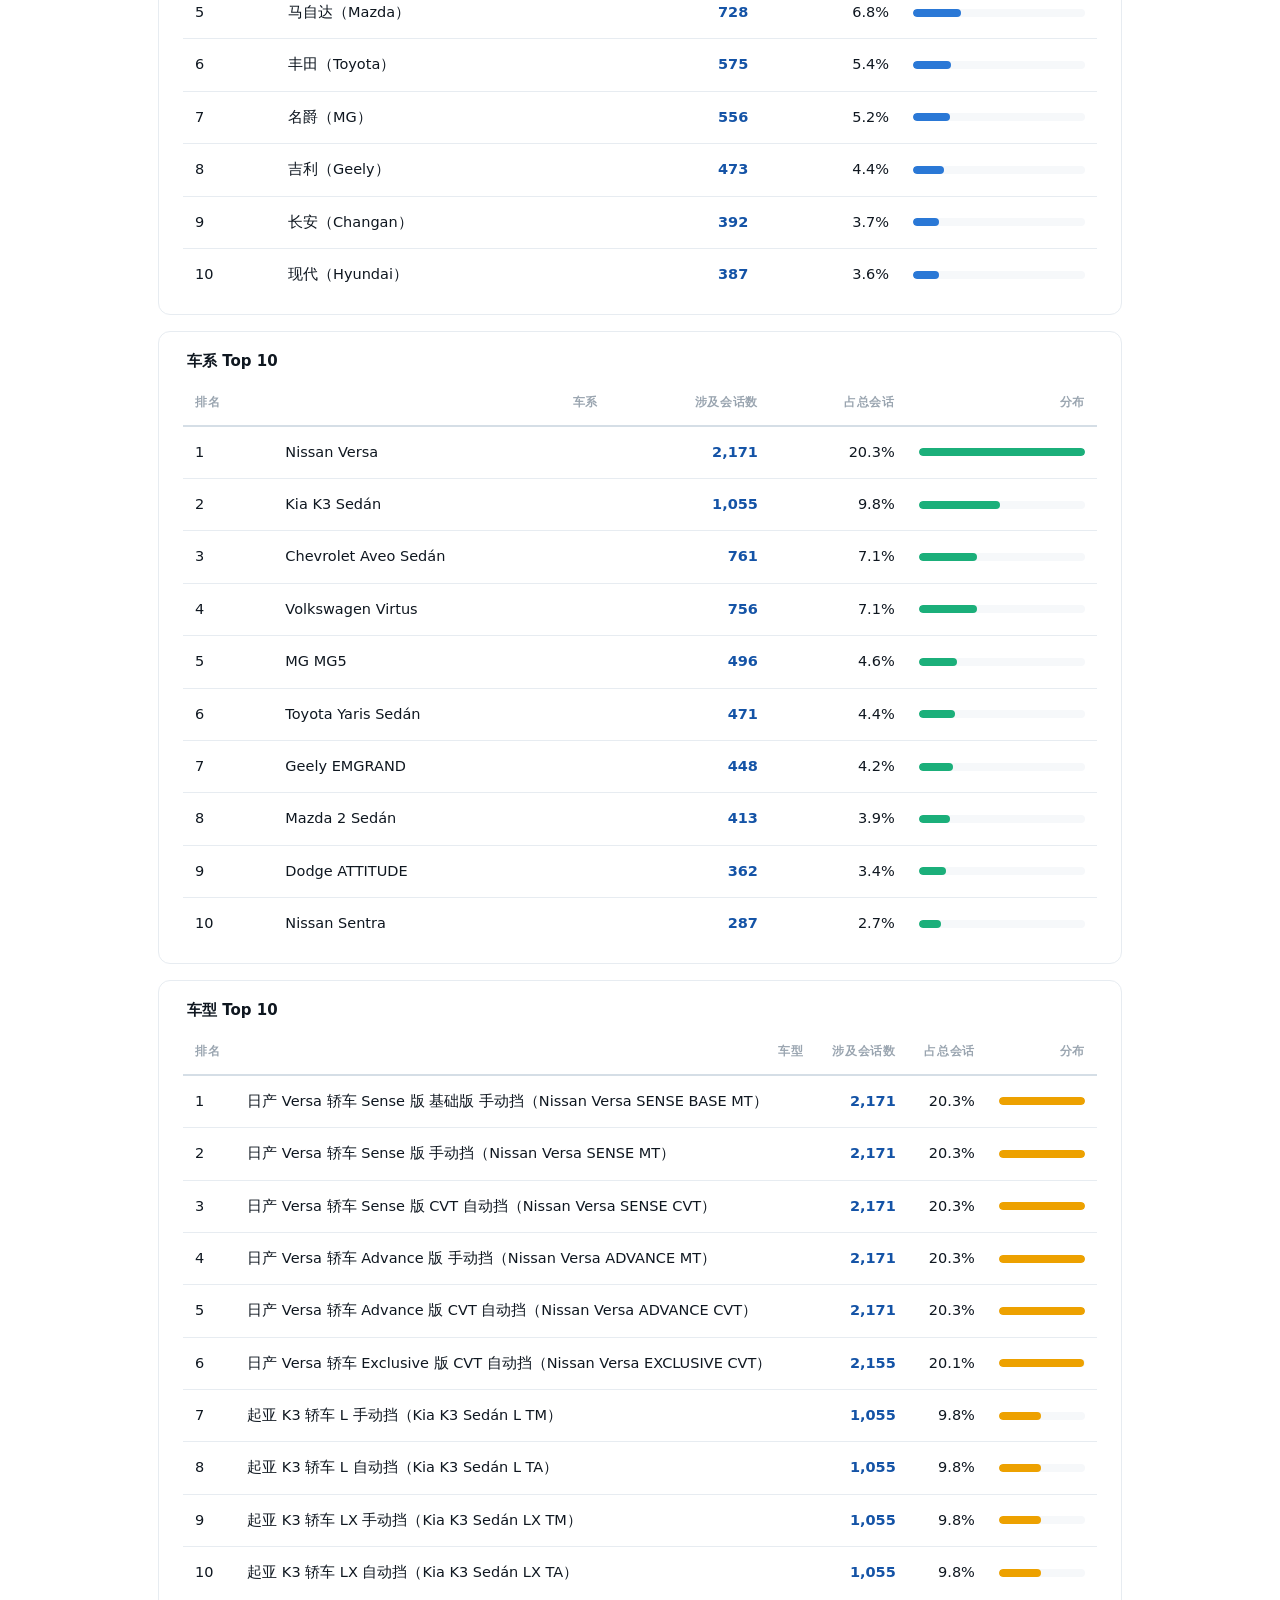
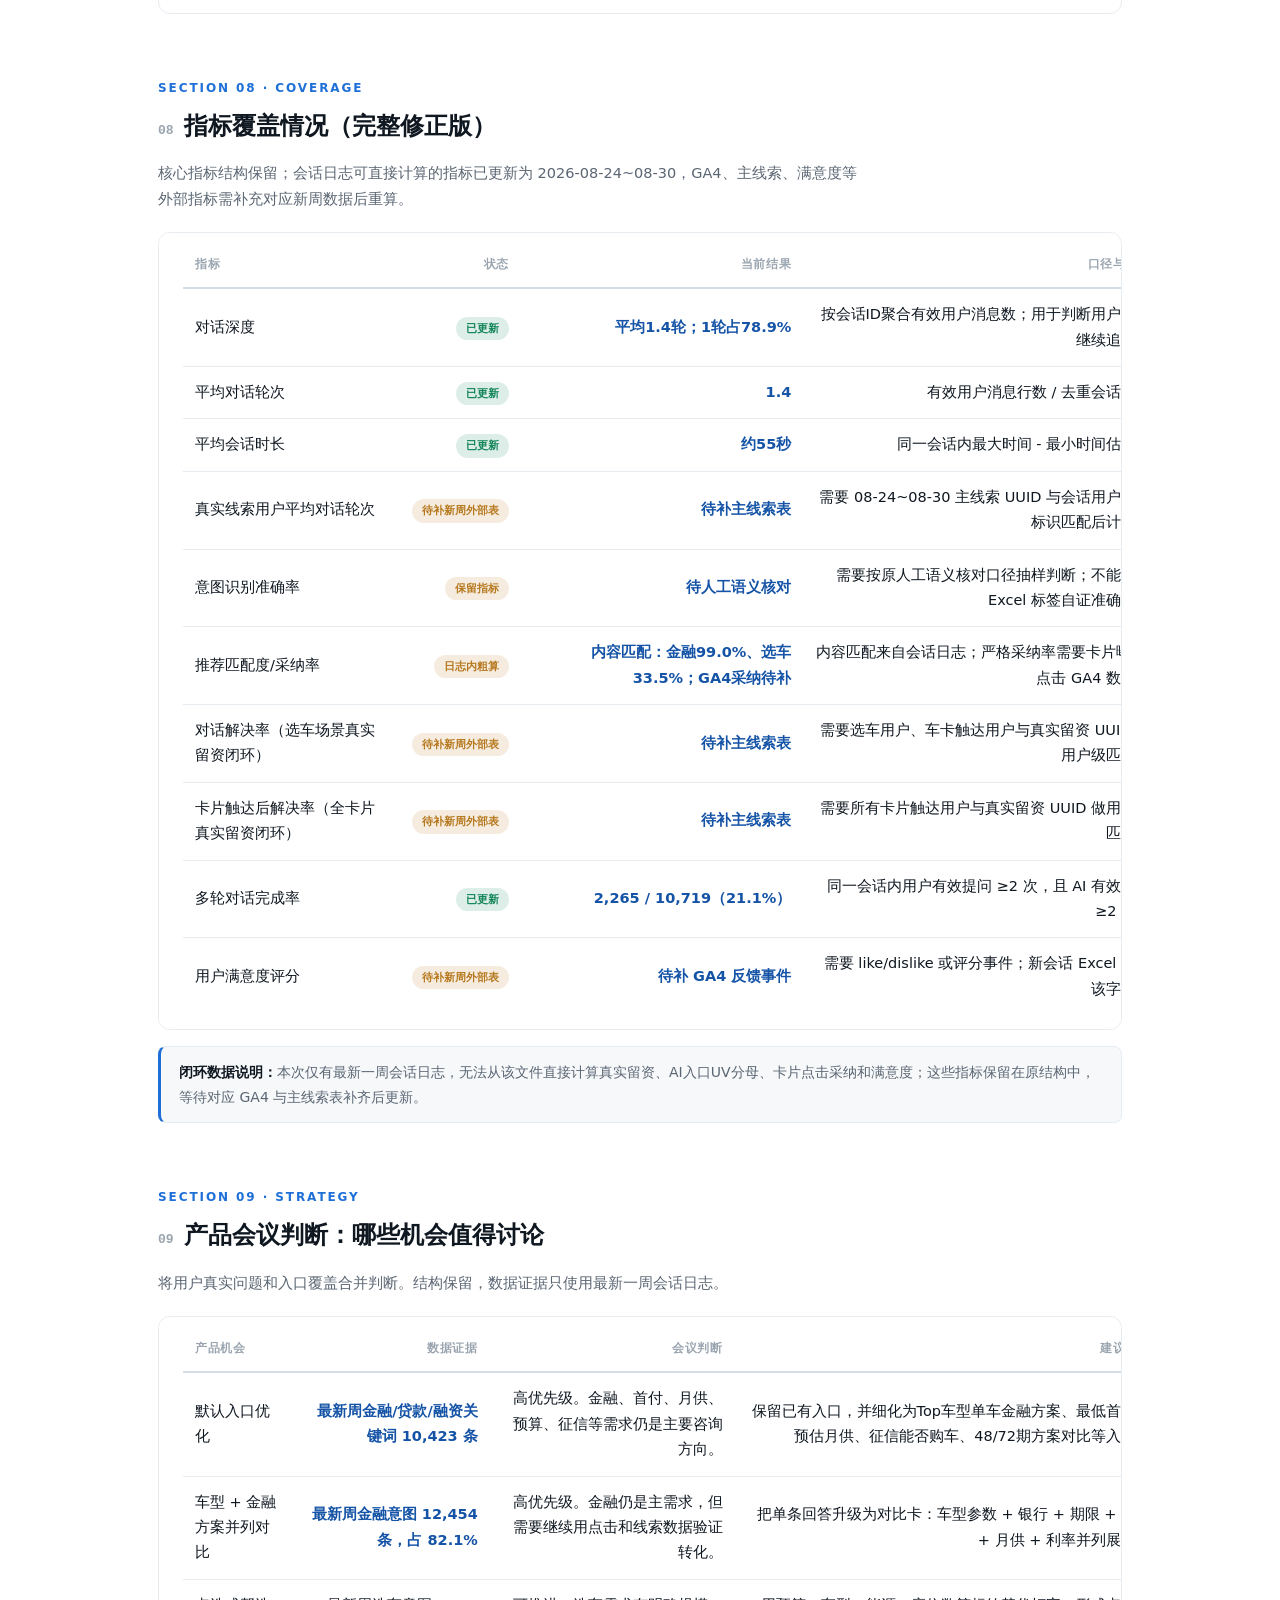
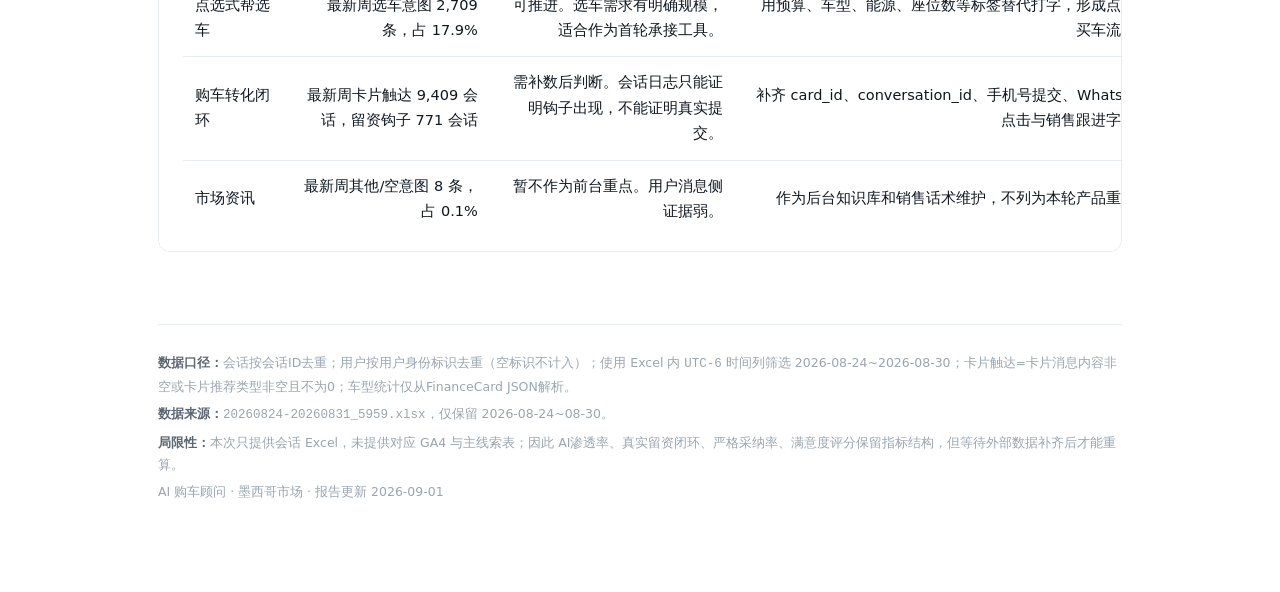
==== commit f479108b: "Show latest week only in AI session report" ====
--- a/lixiaohan-ai-session-report/index.html
+++ b/lixiaohan-ai-session-report/index.html
@@ -159,59 +159,43 @@
 
 
 
+
 <div class="wrap">
   <header class="masthead">
     <div class="kicker">AI 购车顾问 · 墨西哥 · 会话数据分析</div>
     <h1>AI 会话数据分析报告</h1>
-    <p class="lede">两周（第1周 2026-08-17—08-23，第2周 2026-08-24—08-30，墨西哥自然周口径）约 17,238 个周内用户、26,330 条消息的会话日志分析 —— 谁在问、问什么、AI 承接得如何、转化卡点在哪。</p>
-    <div class="scopenote">口径：<b>分析单位</b>为会话/用户（均去重）；第1周 08-17~08-23 沿用当前网页既有口径并保留；第2周来自新 Excel <code>20260824-20260831_5959.xlsx</code>，按表内 <code>UTC-6</code> 时间筛选 2026-08-24 至 2026-08-30，剔除 2026-08-31。新文件未提供 GA4 与主线索表，因此 AI 渗透率、真实留资闭环、满意度等外部指标本版不做新增推断。</div>
+    <p class="lede">最新一周（2026-08-24—08-30，墨西哥自然周口径）10,185 个去重用户、15,171 条消息的会话日志分析 —— 谁在问、问什么、AI 承接得如何、转化卡点在哪。</p>
+    <div class="scopenote">口径：<b>分析单位</b>为会话/用户（均去重）；数据来自 <code>20260824-20260831_5959.xlsx</code>，按表内 <code>UTC-6</code> 时间筛选 2026-08-24 至 2026-08-30，剔除 2026-08-31；用户按"用户身份标识"去重，空标识不计入。核心指标结构保留；新 Excel 不包含 GA4 与主线索表，相关外部指标保留原指标位置并标注待补对应新周数据。</div>
   </header>
 
   <section>
-    <div class="kicker">输出统计总览 · 两周可切换</div>
+    <div class="kicker">输出统计总览 · 最新一周</div>
     <h2>数据概览</h2>
-    <p class="sub" style="margin-bottom:0">第1周 2026-08-17 至 2026-08-23；第2周 2026-08-24 至 2026-08-30（墨西哥自然周）。点击按钮切换查看两周合计、单周数据和环比变化。</p>
-    <div class="seg" id="overviewTabs" aria-label="数据概览切换">
-      <button class="active" data-view="total">两周合计</button>
-      <button data-view="w1">第1周</button>
-      <button data-view="w2">第2周</button>
-      <button data-view="compare">两周对比</button>
-    </div>
+    <p class="sub" style="margin-bottom:0">最新一周 2026-08-24 至 2026-08-30（墨西哥自然周）。</p>
+    <div class="seg" id="overviewTabs" aria-label="数据概览切换"><button class="active" data-view="current">最新一周</button></div>
     <div class="ov" id="overviewCards">
-      <div class="stat"><div class="n" data-key="users">17,238</div><div class="k">周内用户数</div><div class="d" data-note="users">W1 7,053；W2 10,185（跨周未去重）</div></div>
-      <div class="stat"><div class="n" data-key="sessions">18,270</div><div class="k">去重会话数</div><div class="d" data-note="sessions">W1 7,551；W2 10,719</div></div>
-      <div class="stat"><div class="n" data-key="messages">22.4%</div><div class="k">深度会话用户占比</div><div class="d" data-note="messages">3,853 / 17,238 用户（2v2及以上，跨周未去重）</div></div>
-      <div class="stat"><div class="n" data-key="finance">85.5%</div><div class="k">金融意图占比</div><div class="d" data-note="finance">22,524 / 26,330 消息</div></div>
-      <div class="stat"><div class="n" data-key="cards">15.3%</div><div class="k">AI渗透率</div><div class="d" data-note="cards">沿用上版 GA4 粗口径；新周待补 GA4 分母</div></div>
-      <div class="stat"><div class="n" data-key="leadHook">7.6%</div><div class="k">留资钩子触发率</div><div class="d" data-note="leadHook">1,396 / 18,270 会话</div></div>
+      <div class="stat"><div class="n" data-key="users">10,185</div><div class="k">去重用户数</div><div class="d" data-note="users">2026-08-24~08-30</div></div>
+      <div class="stat"><div class="n" data-key="sessions">10,719</div><div class="k">去重会话数</div><div class="d" data-note="sessions">按会话ID去重</div></div>
+      <div class="stat"><div class="n" data-key="messages">21.4%</div><div class="k">深度会话用户占比</div><div class="d" data-note="messages">2,179 / 10,185 用户（2v2及以上）</div></div>
+      <div class="stat"><div class="n" data-key="finance">82.1%</div><div class="k">金融意图占比</div><div class="d" data-note="finance">12,454 / 15,171 消息</div></div>
+      <div class="stat"><div class="n" data-key="cards">待补分母</div><div class="k">AI渗透率</div><div class="d" data-note="cards">需 GA4 AI入口曝光 UV</div></div>
+      <div class="stat"><div class="n" data-key="leadHook">7.2%</div><div class="k">留资钩子触发率</div><div class="d" data-note="leadHook">771 / 10,719 会话</div></div>
     </div>
   </section>
 
   <section>
     <div class="kicker">Section 01 · Weekly</div>
     <h2><span class="no">01</span>周趋势对比</h2>
-    <p class="sub">第1周 08-17~08-23，第2周 08-24~08-30；第2周按新 Excel 的 UTC-6 时间列过滤。</p>
-    <div class="panel">
-      <table>
-        <thead><tr><th>周期</th><th>消息数</th><th>会话数</th><th>用户数</th><th>平均轮次</th><th>平均时长</th><th>卡片触达</th><th>触达占比</th><th>留资钩子触发</th></tr></thead>
-        <tbody>
-          <tr><td>第1周 · 08-17~08-23</td><td>11,159</td><td>7,551</td><td>7,053</td><td>1.5</td><td>1分19秒</td><td>7,346</td><td>97.3%</td><td>625</td></tr>
-          <tr><td>第2周 · 08-24~08-30</td><td>15,171</td><td>10,719</td><td>10,185</td><td class="hl">1.4</td><td>55秒</td><td>9,409</td><td>87.8%</td><td>771</td></tr>
-          <tr><td>环比变化</td><td class="hl">+36.0%</td><td class="hl">+42.0%</td><td class="hl">+44.4%</td><td>-4.4%</td><td>-29.8%</td><td>+28.1%</td><td>-9.5pct</td><td>+23.4%</td></tr>
-        </tbody>
-      </table>
-    </div>
-    <div class="insight"><b>最新周变化：</b>8/24~8/30 的用户数、会话数、消息数继续高于 8/17~8/23；但平均轮次从 1.5 降至 1.4，说明增长主要来自更多用户进入，而不是单个会话显著加深。留资钩子触发率从 8.3% 降至 7.2%，需要结合真实线索表复核是否只是钩子字段波动。</div>
+    <p class="sub">只保留最新一周 08-24~08-30；按新 Excel 的 UTC-6 时间列过滤。</p>
+    <div class="panel"><table><thead><tr><th>周期</th><th>消息数</th><th>会话数</th><th>用户数</th><th>平均轮次</th><th>平均时长</th><th>卡片触达</th><th>触达占比</th><th>留资钩子触发</th></tr></thead><tbody><tr><td>最新一周 · 08-24~08-30</td><td>15,171</td><td>10,719</td><td>10,185</td><td class="hl">1.4</td><td>55秒</td><td>9,409</td><td>87.8%</td><td>771</td></tr></tbody></table></div>
+    <div class="insight"><b>最新周表现：</b>08-24~08-30 共 10,185 个去重用户、10,719 个去重会话、15,171 条消息；平均轮次 1.4，卡片触达率 87.8%，留资钩子触发率 7.2%。</div>
   </section>
 
   <section>
     <div class="kicker">Section 02 · Daily</div>
     <h2><span class="no">02</span>每日趋势</h2>
-    <p class="sub">每日消息数、每日用户数与深度会话用户占比 · 2026-08-17 — 08-30（墨西哥自然日）。</p>
-    <div class="daychart" id="daychart">
-      <div class="dc-head"><h3>日趋势</h3><span class="scope">每日消息数 vs 每日去重用户数 · 2026-08-17 — 08-30</span></div>
-      <div class="dcl"><span class="item"><span class="sw" style="background:var(--s1)"></span>每日消息数</span><span class="item"><span class="sw" style="background:var(--s3)"></span>每日去重用户数</span></div>
-
+    <p class="sub">每日消息数、每日用户数与深度会话用户占比 · 2026-08-24 — 08-30（墨西哥自然日）。</p>
+    <div class="daychart" id="daychart"><div class="dc-head"><h3>日趋势</h3><span class="scope">每日消息数 vs 每日去重用户数 · 2026-08-24 — 08-30</span></div><div class="dcl"><span class="item"><span class="sw" style="background:var(--s1)"></span>每日消息数</span><span class="item"><span class="sw" style="background:var(--s3)"></span>每日去重用户数</span></div>
       <div class="dcwrap" id="dcwrap">
         <svg viewBox="0 0 860 320" role="img" aria-label="每日消息数与用户数趋势折线图">
           <defs>
@@ -219,21 +203,18 @@
             <linearGradient id="gradD" x1="0" y1="0" x2="0" y2="1"><stop offset="0" stop-color="var(--s3)"/><stop offset="1" stop-color="var(--s3)" stop-opacity="0"/></linearGradient>
           </defs>
           <g><line class="gridl" x1="50" y1="284.0" x2="844" y2="284.0"/><text class="ylab" x="42" y="287.0">0</text><line class="gridl" x1="50" y1="231.2" x2="844" y2="231.2"/><text class="ylab" x="42" y="234.2">500</text><line class="gridl" x1="50" y1="178.4" x2="844" y2="178.4"/><text class="ylab" x="42" y="181.4">1,000</text><line class="gridl" x1="50" y1="125.6" x2="844" y2="125.6"/><text class="ylab" x="42" y="128.6">1,500</text><line class="gridl" x1="50" y1="72.8" x2="844" y2="72.8"/><text class="ylab" x="42" y="75.8">2,000</text><line class="gridl" x1="50" y1="20.0" x2="844" y2="20.0"/><text class="ylab" x="42" y="23.0">2,500</text></g>
-          <path class="areaT" d="M50.0,144.6 L111.1,143.3 L172.2,165.2 L233.2,136.7 L294.3,69.6 L355.4,129.1 L416.5,21.1 L477.5,71.4 L538.6,72.6 L599.7,64.0 L660.8,49.9 L721.8,59.6 L782.9,25.0 L844.0,43.4 L844.0,284 L50.0,284 Z"/>
-          <path class="lineT" d="M50.0,144.6 L111.1,143.3 L172.2,165.2 L233.2,136.7 L294.3,69.6 L355.4,129.1 L416.5,21.1 L477.5,71.4 L538.6,72.6 L599.7,64.0 L660.8,49.9 L721.8,59.6 L782.9,25.0 L844.0,43.4"/>
-          <path class="areaD" d="M50.0,188.7 L111.1,193.0 L172.2,203.2 L233.2,190.9 L294.3,152.0 L355.4,182.8 L416.5,117.0 L477.5,141.0 L538.6,138.8 L599.7,138.0 L660.8,122.2 L721.8,128.3 L782.9,105.3 L844.0,122.0 L844.0,284 L50.0,284 Z"/>
-          <path class="lineD" d="M50.0,188.7 L111.1,193.0 L172.2,203.2 L233.2,190.9 L294.3,152.0 L355.4,182.8 L416.5,117.0 L477.5,141.0 L538.6,138.8 L599.7,138.0 L660.8,122.2 L721.8,128.3 L782.9,105.3 L844.0,122.0"/>
-          <g><circle class="mk" cx="50.0" cy="144.6" r="3.4" fill="var(--s1)"/><circle class="mk" cx="111.1" cy="143.3" r="3.4" fill="var(--s1)"/><circle class="mk" cx="172.2" cy="165.2" r="3.4" fill="var(--s1)"/><circle class="mk" cx="233.2" cy="136.7" r="3.4" fill="var(--s1)"/><circle class="mk" cx="294.3" cy="69.6" r="3.4" fill="var(--s1)"/><circle class="mk" cx="355.4" cy="129.1" r="3.4" fill="var(--s1)"/><circle class="mk" cx="416.5" cy="21.1" r="3.4" fill="var(--s1)"/><circle class="mk" cx="477.5" cy="71.4" r="3.4" fill="var(--s1)"/><circle class="mk" cx="538.6" cy="72.6" r="3.4" fill="var(--s1)"/><circle class="mk" cx="599.7" cy="64.0" r="3.4" fill="var(--s1)"/><circle class="mk" cx="660.8" cy="49.9" r="3.4" fill="var(--s1)"/><circle class="mk" cx="721.8" cy="59.6" r="3.4" fill="var(--s1)"/><circle class="mk" cx="782.9" cy="25.0" r="3.4" fill="var(--s1)"/><circle class="mk" cx="844.0" cy="43.4" r="3.4" fill="var(--s1)"/><circle class="mk" cx="50.0" cy="188.7" r="3.4" fill="var(--s3)"/><circle class="mk" cx="111.1" cy="193.0" r="3.4" fill="var(--s3)"/><circle class="mk" cx="172.2" cy="203.2" r="3.4" fill="var(--s3)"/><circle class="mk" cx="233.2" cy="190.9" r="3.4" fill="var(--s3)"/><circle class="mk" cx="294.3" cy="152.0" r="3.4" fill="var(--s3)"/><circle class="mk" cx="355.4" cy="182.8" r="3.4" fill="var(--s3)"/><circle class="mk" cx="416.5" cy="117.0" r="3.4" fill="var(--s3)"/><circle class="mk" cx="477.5" cy="141.0" r="3.4" fill="var(--s3)"/><circle class="mk" cx="538.6" cy="138.8" r="3.4" fill="var(--s3)"/><circle class="mk" cx="599.7" cy="138.0" r="3.4" fill="var(--s3)"/><circle class="mk" cx="660.8" cy="122.2" r="3.4" fill="var(--s3)"/><circle class="mk" cx="721.8" cy="128.3" r="3.4" fill="var(--s3)"/><circle class="mk" cx="782.9" cy="105.3" r="3.4" fill="var(--s3)"/><circle class="mk" cx="844.0" cy="122.0" r="3.4" fill="var(--s3)"/></g>
-          <g><text class="vlabT" x="50.0" y="137.6">1,320</text><text class="vlabT" x="111.1" y="136.3">1,332</text><text class="vlabT" x="172.2" y="158.2">1,125</text><text class="vlabT" x="233.2" y="129.7">1,395</text><text class="vlabT" x="294.3" y="62.6">2,030</text><text class="vlabT" x="355.4" y="122.1">1,467</text><text class="vlabT" x="416.5" y="14.1">2,490</text><text class="vlabT" x="477.5" y="64.4">2,013</text><text class="vlabT" x="538.6" y="65.6">2,002</text><text class="vlabT" x="599.7" y="57.0">2,083</text><text class="vlabT" x="660.8" y="42.9">2,217</text><text class="vlabT" x="721.8" y="52.6">2,125</text><text class="vlabT" x="782.9" y="18.0">2,453</text><text class="vlabT" x="844.0" y="36.4">2,278</text><text class="vlabD" x="50.0" y="204.7">902</text><text class="vlabD" x="111.1" y="209.0">862</text><text class="vlabD" x="172.2" y="219.2">765</text><text class="vlabD" x="233.2" y="206.9">882</text><text class="vlabD" x="294.3" y="168.0">1,250</text><text class="vlabD" x="355.4" y="198.8">958</text><text class="vlabD" x="416.5" y="133.0">1,581</text><text class="vlabD" x="477.5" y="157.0">1,354</text><text class="vlabD" x="538.6" y="154.8">1,375</text><text class="vlabD" x="599.7" y="154.0">1,383</text><text class="vlabD" x="660.8" y="138.2">1,532</text><text class="vlabD" x="721.8" y="144.3">1,474</text><text class="vlabD" x="782.9" y="121.3">1,692</text><text class="vlabD" x="844.0" y="138.0">1,534</text></g>
-          <g><text class="xlab" x="50.0" y="304">08-17</text><text class="xlab" x="111.1" y="304">18</text><text class="xlab" x="172.2" y="304">19</text><text class="xlab" x="233.2" y="304">20</text><text class="xlab" x="294.3" y="304">21</text><text class="xlab" x="355.4" y="304">22</text><text class="xlab" x="416.5" y="304">23</text><text class="xlab" x="477.5" y="304">24</text><text class="xlab" x="538.6" y="304">25</text><text class="xlab" x="599.7" y="304">26</text><text class="xlab" x="660.8" y="304">27</text><text class="xlab" x="721.8" y="304">28</text><text class="xlab" x="782.9" y="304">29</text><text class="xlab" x="844.0" y="304">30</text></g>
+          <path class="areaT" d="M50.0,71.4 L182.3,72.6 L314.7,64.0 L447.0,49.9 L579.3,59.6 L711.7,25.0 L844.0,43.4 L844.0,284 L50.0,284 Z"/>
+          <path class="lineT" d="M50.0,71.4 L182.3,72.6 L314.7,64.0 L447.0,49.9 L579.3,59.6 L711.7,25.0 L844.0,43.4"/>
+          <path class="areaD" d="M50.0,141.0 L182.3,138.8 L314.7,138.0 L447.0,122.2 L579.3,128.3 L711.7,105.3 L844.0,122.0 L844.0,284 L50.0,284 Z"/>
+          <path class="lineD" d="M50.0,141.0 L182.3,138.8 L314.7,138.0 L447.0,122.2 L579.3,128.3 L711.7,105.3 L844.0,122.0"/>
+          <g><circle class="mk" cx="50.0" cy="71.4" r="3.4" fill="var(--s1)"/><circle class="mk" cx="182.3" cy="72.6" r="3.4" fill="var(--s1)"/><circle class="mk" cx="314.7" cy="64.0" r="3.4" fill="var(--s1)"/><circle class="mk" cx="447.0" cy="49.9" r="3.4" fill="var(--s1)"/><circle class="mk" cx="579.3" cy="59.6" r="3.4" fill="var(--s1)"/><circle class="mk" cx="711.7" cy="25.0" r="3.4" fill="var(--s1)"/><circle class="mk" cx="844.0" cy="43.4" r="3.4" fill="var(--s1)"/><circle class="mk" cx="50.0" cy="141.0" r="3.4" fill="var(--s3)"/><circle class="mk" cx="182.3" cy="138.8" r="3.4" fill="var(--s3)"/><circle class="mk" cx="314.7" cy="138.0" r="3.4" fill="var(--s3)"/><circle class="mk" cx="447.0" cy="122.2" r="3.4" fill="var(--s3)"/><circle class="mk" cx="579.3" cy="128.3" r="3.4" fill="var(--s3)"/><circle class="mk" cx="711.7" cy="105.3" r="3.4" fill="var(--s3)"/><circle class="mk" cx="844.0" cy="122.0" r="3.4" fill="var(--s3)"/></g>
+          <g><text class="vlabT" x="50.0" y="64.4">2,013</text><text class="vlabT" x="182.3" y="65.6">2,002</text><text class="vlabT" x="314.7" y="57.0">2,083</text><text class="vlabT" x="447.0" y="42.9">2,217</text><text class="vlabT" x="579.3" y="52.6">2,125</text><text class="vlabT" x="711.7" y="18.0">2,453</text><text class="vlabT" x="844.0" y="36.4">2,278</text><text class="vlabD" x="50.0" y="157.0">1,354</text><text class="vlabD" x="182.3" y="154.8">1,375</text><text class="vlabD" x="314.7" y="154.0">1,383</text><text class="vlabD" x="447.0" y="138.2">1,532</text><text class="vlabD" x="579.3" y="144.3">1,474</text><text class="vlabD" x="711.7" y="121.3">1,692</text><text class="vlabD" x="844.0" y="138.0">1,534</text></g>
+          <g><text class="xlab" x="50.0" y="304">08-24</text><text class="xlab" x="182.3" y="304">25</text><text class="xlab" x="314.7" y="304">26</text><text class="xlab" x="447.0" y="304">27</text><text class="xlab" x="579.3" y="304">28</text><text class="xlab" x="711.7" y="304">29</text><text class="xlab" x="844.0" y="304">30</text></g>
           <line class="guide" id="guide" x1="0" y1="14" x2="0" y2="284"/>
         </svg>
         <div class="dctip" id="dctip"></div>
       </div>
-
-      <div class="dc-head" style="margin-top:24px"><h3>深度会话用户占比趋势</h3><span class="scope">每日深度会话用户数 / 每日去重用户数 · 会话日志口径</span></div>
-      <div class="dcl"><span class="item"><span class="sw" style="background:var(--s4)"></span>深度会话用户占比</span></div>
-
+    <div class="dc-head" style="margin-top:24px"><h3>深度会话用户占比趋势</h3><span class="scope">每日深度会话用户数 / 每日去重用户数 · 会话日志口径</span></div><div class="dcl"><span class="item"><span class="sw" style="background:var(--s4)"></span>深度会话用户占比</span></div>
       <div class="dcwrap" id="dcwrapDeep">
         <svg viewBox="0 0 860 320" role="img" aria-label="每日深度会话用户占比趋势折线图">
           <defs><linearGradient id="gradP" x1="0" y1="0" x2="0" y2="1"><stop offset="0" stop-color="var(--s4)"/><stop offset="1" stop-color="var(--s4)" stop-opacity="0"/></linearGradient></defs>
@@ -243,50 +224,26 @@
             <line class="gridl" x1="50" y1="108" x2="844" y2="108"/><text class="ylab" x="42" y="111">20%</text>
             <line class="gridl" x1="50" y1="20" x2="844" y2="20"/><text class="ylab" x="42" y="23">30%</text>
           </g>
-          <path class="areaP" d="M50.0,106.2 L111.1,64.9 L172.2,65.8 L233.2,74.6 L294.3,75.4 L355.4,71.9 L416.5,75.4 L477.5,95.5 L538.6,95.8 L599.7,95.7 L660.8,95.6 L721.8,95.9 L782.9,95.7 L844.0,95.8 L844.0,284 L50.0,284 Z"/>
-          <path class="lineP" d="M50.0,106.2 L111.1,64.9 L172.2,65.8 L233.2,74.6 L294.3,75.4 L355.4,71.9 L416.5,75.4 L477.5,95.5 L538.6,95.8 L599.7,95.7 L660.8,95.6 L721.8,95.9 L782.9,95.7 L844.0,95.8"/>
-          <g><circle class="mk" cx="50.0" cy="106.2" r="3.4" fill="var(--s4)"/><circle class="mk" cx="111.1" cy="64.9" r="3.4" fill="var(--s4)"/><circle class="mk" cx="172.2" cy="65.8" r="3.4" fill="var(--s4)"/><circle class="mk" cx="233.2" cy="74.6" r="3.4" fill="var(--s4)"/><circle class="mk" cx="294.3" cy="75.4" r="3.4" fill="var(--s4)"/><circle class="mk" cx="355.4" cy="71.9" r="3.4" fill="var(--s4)"/><circle class="mk" cx="416.5" cy="75.4" r="3.4" fill="var(--s4)"/><circle class="mk" cx="477.5" cy="95.5" r="3.4" fill="var(--s4)"/><circle class="mk" cx="538.6" cy="95.8" r="3.4" fill="var(--s4)"/><circle class="mk" cx="599.7" cy="95.7" r="3.4" fill="var(--s4)"/><circle class="mk" cx="660.8" cy="95.6" r="3.4" fill="var(--s4)"/><circle class="mk" cx="721.8" cy="95.9" r="3.4" fill="var(--s4)"/><circle class="mk" cx="782.9" cy="95.7" r="3.4" fill="var(--s4)"/><circle class="mk" cx="844.0" cy="95.8" r="3.4" fill="var(--s4)"/></g>
-          <g><text class="vlabP" x="50.0" y="99.2">20.2%</text><text class="vlabP" x="111.1" y="57.9">24.9%</text><text class="vlabP" x="172.2" y="58.8">24.8%</text><text class="vlabP" x="233.2" y="67.6">23.8%</text><text class="vlabP" x="294.3" y="68.4">23.7%</text><text class="vlabP" x="355.4" y="64.9">24.1%</text><text class="vlabP" x="416.5" y="68.4">23.7%</text><text class="vlabP" x="477.5" y="88.5">21.4%</text><text class="vlabP" x="538.6" y="88.8">21.4%</text><text class="vlabP" x="599.7" y="88.7">21.4%</text><text class="vlabP" x="660.8" y="88.6">21.4%</text><text class="vlabP" x="721.8" y="88.9">21.4%</text><text class="vlabP" x="782.9" y="88.7">21.4%</text><text class="vlabP" x="844.0" y="88.8">21.4%</text></g>
-          <g><text class="xlab" x="50.0" y="304">08-17</text><text class="xlab" x="111.1" y="304">18</text><text class="xlab" x="172.2" y="304">19</text><text class="xlab" x="233.2" y="304">20</text><text class="xlab" x="294.3" y="304">21</text><text class="xlab" x="355.4" y="304">22</text><text class="xlab" x="416.5" y="304">23</text><text class="xlab" x="477.5" y="304">24</text><text class="xlab" x="538.6" y="304">25</text><text class="xlab" x="599.7" y="304">26</text><text class="xlab" x="660.8" y="304">27</text><text class="xlab" x="721.8" y="304">28</text><text class="xlab" x="782.9" y="304">29</text><text class="xlab" x="844.0" y="304">30</text></g>
+          <path class="areaP" d="M50.0,86.4 L182.3,93.3 L314.7,85.5 L447.0,102.5 L579.3,112.7 L711.7,98.3 L844.0,90.7 L844.0,284 L50.0,284 Z"/>
+          <path class="lineP" d="M50.0,86.4 L182.3,93.3 L314.7,85.5 L447.0,102.5 L579.3,112.7 L711.7,98.3 L844.0,90.7"/>
+          <g><circle class="mk" cx="50.0" cy="86.4" r="3.4" fill="var(--s4)"/><circle class="mk" cx="182.3" cy="93.3" r="3.4" fill="var(--s4)"/><circle class="mk" cx="314.7" cy="85.5" r="3.4" fill="var(--s4)"/><circle class="mk" cx="447.0" cy="102.5" r="3.4" fill="var(--s4)"/><circle class="mk" cx="579.3" cy="112.7" r="3.4" fill="var(--s4)"/><circle class="mk" cx="711.7" cy="98.3" r="3.4" fill="var(--s4)"/><circle class="mk" cx="844.0" cy="90.7" r="3.4" fill="var(--s4)"/></g>
+          <g><text class="vlabP" x="50.0" y="79.4">22.5%</text><text class="vlabP" x="182.3" y="86.3">21.7%</text><text class="vlabP" x="314.7" y="78.5">22.6%</text><text class="vlabP" x="447.0" y="95.5">20.6%</text><text class="vlabP" x="579.3" y="105.7">19.5%</text><text class="vlabP" x="711.7" y="91.3">21.1%</text><text class="vlabP" x="844.0" y="83.7">22.0%</text></g>
+          <g><text class="xlab" x="50.0" y="304">08-24</text><text class="xlab" x="182.3" y="304">25</text><text class="xlab" x="314.7" y="304">26</text><text class="xlab" x="447.0" y="304">27</text><text class="xlab" x="579.3" y="304">28</text><text class="xlab" x="711.7" y="304">29</text><text class="xlab" x="844.0" y="304">30</text></g>
           <line class="guide" id="guideDeep" x1="0" y1="14" x2="0" y2="284"/>
         </svg>
         <div class="dctip" id="dctipDeep"></div>
       </div>
-
-      <div class="chartlegend" style="margin-top:10px">* 08-17~08-23 保留当前网页既有日趋势；08-24~08-30 来自新 Excel。新周深度用户日分布按新周总体深度用户占比折算，因此只用于趋势参考。</div>
-    </div>
-    <div class="insight"><b>趋势解读：</b>8/24~8/30 每日消息数均在 2,000 条以上，最高为 08-29 的 2,453 条；每日去重用户最高同样出现在 08-29，为 1,692 个。</div>
+    <div class="chartlegend" style="margin-top:10px">* 日期按墨西哥自然日聚合；数据来自最新一周会话日志，并剔除 08-31。</div></div>
+    <div class="insight"><b>趋势解读：</b>最新一周最高消息数出现在 08-29，为 2,453 条；最高去重用户数同样出现在 08-29，为 1,692 个。</div>
   </section>
 
   <section>
-    <div class="kicker">Section 03 · Intent & Depth</div>
-    <h2><span class="no">03</span>用户意图与会话深度</h2>
-    <p class="sub">用户意图按 8/24~8/30 新周消息数统计；会话深度按会话ID聚合消息行数分层。</p>
-    <div class="chart">
-      <div class="chart-title">新周用户意图分布 <small>按消息数</small></div>
-      <div class="bar-row"><div class="bar-label"><span class="chip" style="background:var(--s1)"></span>金融</div><div class="track"><div class="fill" data-w="82.1" style="background:var(--s1)"></div></div><div class="bar-num">12,454<small> · 82.1%</small></div><div class="tip">金融意图 · 新周消息占比</div></div>
-      <div class="bar-row"><div class="bar-label"><span class="chip" style="background:var(--s2)"></span>选车</div><div class="track"><div class="fill" data-w="17.9" style="background:var(--s2)"></div></div><div class="bar-num">2,709<small> · 17.9%</small></div><div class="tip">选车意图 · 新周消息占比</div></div>
-      <div class="bar-row"><div class="bar-label"><span class="chip" style="background:var(--dim)"></span>其他/空</div><div class="track"><div class="fill" data-w="0.1" style="background:var(--dim)"></div></div><div class="bar-num">8<small> · 0.1%</small></div><div class="tip">其他或空意图 · 新周消息占比</div></div>
-      <div class="chartlegend">占比 = 该意图消息数 / 新周总消息数（15,171）。</div>
-    </div>
-    <div class="chart" style="margin-top:16px">
-      <div class="chart-title">新周会话深度分布 <small>按会话数</small></div>
-      <div class="bar-row"><div class="bar-label"><span class="chip" style="background:var(--s2)"></span>1轮</div><div class="track"><div class="fill" data-w="78.9" style="background:var(--s2)"></div></div><div class="bar-num">8,454<small> · 78.9%</small></div><div class="tip">用户只问一次后结束</div></div>
-      <div class="bar-row"><div class="bar-label"><span class="chip" style="background:var(--s1)"></span>2轮</div><div class="track"><div class="fill" data-w="12.4" style="background:var(--s1)"></div></div><div class="bar-num">1,324<small> · 12.4%</small></div><div class="tip">达到多轮对话最低标准</div></div>
-      <div class="bar-row"><div class="bar-label"><span class="chip" style="background:var(--s3)"></span>3-5轮</div><div class="track"><div class="fill" data-w="7.1" style="background:var(--s3)"></div></div><div class="bar-num">761<small> · 7.1%</small></div><div class="tip">有持续追问或比较</div></div>
-      <div class="bar-row"><div class="bar-label"><span class="chip" style="background:var(--s4)"></span>6轮以上</div><div class="track"><div class="fill" data-w="1.7" style="background:var(--s4)"></div></div><div class="bar-num">180<small> · 1.7%</small></div><div class="tip">深度互动会话</div></div>
-      <div class="chartlegend">新周多轮完成会话：2,265 / 10,719（21.1%）。</div>
-    </div>
+    <div class="kicker">Section 03 · Intent & Depth</div><h2><span class="no">03</span>用户意图与会话深度</h2><p class="sub">用户意图按消息数统计；会话深度按会话ID聚合消息行数分层。</p>
+    <div class="chart"><div class="chart-title">用户意图分布 <small>按消息数</small></div><div class="bar-row"><div class="bar-label"><span class="chip" style="background:var(--s1)"></span>金融</div><div class="track"><div class="fill" data-w="82.1" style="background:var(--s1)"></div></div><div class="bar-num">12,454<small> · 82.1%</small></div><div class="tip">金融意图 · 占全部消息</div></div><div class="bar-row"><div class="bar-label"><span class="chip" style="background:var(--s2)"></span>选车</div><div class="track"><div class="fill" data-w="17.9" style="background:var(--s2)"></div></div><div class="bar-num">2,709<small> · 17.9%</small></div><div class="tip">选车意图 · 占全部消息</div></div><div class="bar-row"><div class="bar-label"><span class="chip" style="background:var(--dim)"></span>其他/空</div><div class="track"><div class="fill" data-w="0.1" style="background:var(--dim)"></div></div><div class="bar-num">8<small> · 0.1%</small></div><div class="tip">其他或空意图</div></div><div class="chartlegend">占比 = 该意图消息数 / 总消息数（15,171）。</div></div>
+    <div class="chart" style="margin-top:16px"><div class="chart-title">会话深度分布 <small>按会话数</small></div><div class="bar-row"><div class="bar-label"><span class="chip" style="background:var(--s2)"></span>1轮</div><div class="track"><div class="fill" data-w="78.9" style="background:var(--s2)"></div></div><div class="bar-num">8,454<small> · 78.9%</small></div><div class="tip">用户只问一次后结束</div></div><div class="bar-row"><div class="bar-label"><span class="chip" style="background:var(--s1)"></span>2轮</div><div class="track"><div class="fill" data-w="12.4" style="background:var(--s1)"></div></div><div class="bar-num">1,324<small> · 12.4%</small></div><div class="tip">达到多轮对话最低标准</div></div><div class="bar-row"><div class="bar-label"><span class="chip" style="background:var(--s3)"></span>3-5轮</div><div class="track"><div class="fill" data-w="7.1" style="background:var(--s3)"></div></div><div class="bar-num">761<small> · 7.1%</small></div><div class="tip">有持续追问或比较</div></div><div class="bar-row"><div class="bar-label"><span class="chip" style="background:var(--s4)"></span>6轮以上</div><div class="track"><div class="fill" data-w="1.7" style="background:var(--s4)"></div></div><div class="bar-num">180<small> · 1.7%</small></div><div class="tip">深度互动会话</div></div><div class="chartlegend">多轮完成会话：2,265 / 10,719（21.1%）。</div></div>
   </section>
 
-  <section>
-    <div class="kicker">Section 04 · Demand</div>
-    <h2><span class="no">04</span>需求关键词、入口与内容覆盖</h2>
-    <p class="sub">以下仅按 8/24~8/30 新周用户消息关键词粗分，适合用于发现方向，不等同于人工标注结论。</p>
-    <div class="panel">
-      <table style="min-width:760px">
-        <thead><tr><th>排名</th><th>需求主题</th><th>涉及消息数</th><th>占新周消息</th><th>分布</th></tr></thead>
-        <tbody><tr><td>1</td><td style="text-align:left">金融/贷款/融资</td><td class="hl">10,423</td><td>68.7%</td><td><div class="mini-track"><div class="mini-fill" style="width:100.0%;background:var(--s1)"></div></div></td></tr>
+  <section><div class="kicker">Section 04 · Demand</div><h2><span class="no">04</span>需求关键词、入口与内容覆盖</h2><p class="sub">按最新一周用户消息关键词粗分，适合用于发现方向，不等同于人工标注结论。</p><div class="panel"><table style="min-width:760px"><thead><tr><th>排名</th><th>需求主题</th><th>涉及消息数</th><th>占总消息</th><th>分布</th></tr></thead><tbody><tr><td>1</td><td style="text-align:left">金融/贷款/融资</td><td class="hl">10,423</td><td>68.7%</td><td><div class="mini-track"><div class="mini-fill" style="width:100.0%;background:var(--s1)"></div></div></td></tr>
 <tr><td>2</td><td style="text-align:left">车型推荐/买什么</td><td class="hl">10,309</td><td>68.0%</td><td><div class="mini-track"><div class="mini-fill" style="width:98.9%;background:var(--s1)"></div></div></td></tr>
 <tr><td>3</td><td style="text-align:left">新能源/政策/新车/降价</td><td class="hl">1,003</td><td>6.6%</td><td><div class="mini-track"><div class="mini-fill" style="width:9.6%;background:var(--s1)"></div></div></td></tr>
 <tr><td>4</td><td style="text-align:left">月供</td><td class="hl">957</td><td>6.3%</td><td><div class="mini-track"><div class="mini-fill" style="width:9.2%;background:var(--s1)"></div></div></td></tr>
@@ -294,48 +251,13 @@
 <tr><td>6</td><td style="text-align:left">车型对比/哪个好</td><td class="hl">250</td><td>1.6%</td><td><div class="mini-track"><div class="mini-fill" style="width:2.4%;background:var(--s1)"></div></div></td></tr>
 <tr><td>7</td><td style="text-align:left">预算/收入/贷款额度</td><td class="hl">173</td><td>1.1%</td><td><div class="mini-track"><div class="mini-fill" style="width:1.7%;background:var(--s1)"></div></div></td></tr>
 <tr><td>8</td><td style="text-align:left">银行/方案对比</td><td class="hl">92</td><td>0.6%</td><td><div class="mini-track"><div class="mini-fill" style="width:0.9%;background:var(--s1)"></div></div></td></tr>
-<tr><td>9</td><td style="text-align:left">价格/报价/库存/优惠</td><td class="hl">38</td><td>0.3%</td><td><div class="mini-track"><div class="mini-fill" style="width:0.4%;background:var(--s1)"></div></div></td></tr></tbody>
-      </table>
-    </div>
-  </section>
-
-  <section>
-    <div class="kicker">Section 05 · Questions</div>
-    <h2><span class="no">05</span>高频用户主动问题 Top 15 与入口命中情况</h2>
-    <p class="sub">已剔除空问题；模板化入口仍可能混在日志中，结论需结合埋点进一步拆分“点击入口”和“手打问题”。</p>
-    <div class="panel">
-      <table style="min-width:920px">
-        <thead><tr><th>排名</th><th>高频问题</th><th>次数</th><th>入口/承接判断</th></tr></thead>
-        <tbody><tr><td>1</td><td style="text-align:left">日产（Nissan） Versa 轿车（Versa） 的金融方案（Opciones de financiamiento para Nissan Versa）</td><td>2,169</td><td><div class="match"><span class="tag">已命中</span>金融场景</div></td></tr><tr><td>2</td><td style="text-align:left">起亚（Kia） K3 轿车（K3 Sedán） 的金融方案（Opciones de financiamiento para Kia K3 Sedán）</td><td>1,047</td><td><div class="match"><span class="tag">已命中</span>金融场景</div></td></tr><tr><td>3</td><td style="text-align:left">Analiza las ventajas y los principales atributos del 名爵（MG） 名爵5（MG5）（Analiza las ventajas y los principales atributos del MG MG5）</td><td>990</td><td><div class="match"><span class="tag">部分命中</span>选车场景</div></td></tr><tr><td>4</td><td style="text-align:left">雪佛兰（Chevrolet） 爱唯欧轿车（Aveo Sedán） 的金融方案（Opciones de financiamiento para Chevrolet Aveo Sedán）</td><td>769</td><td><div class="match"><span class="tag">已命中</span>金融场景</div></td></tr><tr><td>5</td><td style="text-align:left">大众（Volkswagen） Virtus 轿车（Virtus） 的金融方案（Opciones de financiamiento para Volkswagen Virtus）</td><td>762</td><td><div class="match"><span class="tag">已命中</span>金融场景</div></td></tr><tr><td>6</td><td style="text-align:left">丰田（Toyota） Yaris 轿车（Yaris Sedán） 的金融方案（Opciones de financiamiento para Toyota Yaris Sedán）</td><td>460</td><td><div class="match"><span class="tag">已命中</span>金融场景</div></td></tr><tr><td>7</td><td style="text-align:left">吉利（Geely） 帝豪（EMGRAND） 的金融方案（Opciones de financiamiento para Geely EMGRAND）</td><td>450</td><td><div class="match"><span class="tag">已命中</span>金融场景</div></td></tr><tr><td>8</td><td style="text-align:left">名爵（MG） 名爵5（MG5） 的金融方案（Opciones de financiamiento para MG MG5）</td><td>427</td><td><div class="match"><span class="tag">已命中</span>金融场景</div></td></tr><tr><td>9</td><td style="text-align:left">马自达（Mazda） 马自达2 轿车（2 Sedán） 的金融方案（Opciones de financiamiento para Mazda 2 Sedán）</td><td>412</td><td><div class="match"><span class="tag">已命中</span>金融场景</div></td></tr><tr><td>10</td><td style="text-align:left">Analiza las ventajas y los principales atributos del 名爵（MG） ZS（Analiza las ventajas y los principales atributos del MG ZS）</td><td>397</td><td><div class="match"><span class="tag">部分命中</span>选车场景</div></td></tr><tr><td>11</td><td style="text-align:left">道奇（Dodge） Attitude 轿车（ATTITUDE） 的金融方案（Opciones de financiamiento para Dodge ATTITUDE）</td><td>368</td><td><div class="match"><span class="tag">已命中</span>金融场景</div></td></tr><tr><td>12</td><td style="text-align:left">前三款车里哪一款更适合我？（¿Cuál de los 3 primeros autos me conviene más?）</td><td>292</td><td><div class="match"><span class="tag">部分命中</span>选车场景</div></td></tr><tr><td>13</td><td style="text-align:left">日产（Nissan） 轩逸 / Sentra（Sentra） 的金融方案（Opciones de financiamiento para Nissan Sentra）</td><td>286</td><td><div class="match"><span class="tag">已命中</span>金融场景</div></td></tr><tr><td>14</td><td style="text-align:left">马自达（Mazda） 马自达3 轿车（3 Sedán） 的金融方案（Opciones de financiamiento para Mazda 3 Sedán）</td><td>265</td><td><div class="match"><span class="tag">已命中</span>金融场景</div></td></tr><tr><td>15</td><td style="text-align:left">起亚（Kia） K4 轿车（K4 Sedán） 的金融方案（Opciones de financiamiento para Kia K4 Sedán）</td><td>252</td><td><div class="match"><span class="tag">已命中</span>金融场景</div></td></tr></tbody>
-      </table>
-    </div>
-  </section>
-
-  <section>
-    <div class="kicker">Section 06 · Cards & Lead Hook</div>
-    <h2><span class="no">06</span>卡片触达与留资钩子分析</h2>
-    <p class="sub">卡片触达=卡片消息内容非空，或卡片推荐类型非空且不为0；留资钩子按字段是否出现统计。</p>
-    <div class="panel">
-      <table style="min-width:760px">
-        <thead><tr><th>指标</th><th>8/17~8/23</th><th>8/24~8/30</th><th>变化</th></tr></thead>
-        <tbody>
-          <tr><td style="text-align:left">卡片触达会话</td><td>7,346</td><td class="hl">9,409</td><td>+28.1%</td></tr>
-          <tr><td style="text-align:left">卡片触达占比</td><td>97.3%</td><td class="hl">87.8%</td><td>-9.5pct</td></tr>
-          <tr><td style="text-align:left">留资钩子触发会话</td><td>625</td><td class="hl">771</td><td>+23.4%</td></tr>
-          <tr><td style="text-align:left">留资钩子触发率</td><td>8.3%</td><td class="hl">7.2%</td><td>-1.1pct</td></tr>
-        </tbody>
-      </table>
-    </div>
-    <div class="insight"><b>承接判断：</b>新周卡片触达绝对量提升，但触达占比下降；留资钩子触发会话数提升到 771，触发率低于上一周。该指标只是“出现钩子”，不能替代真实手机号提交或 WhatsApp 点击。</div>
-  </section>
-
-  <section>
-    <div class="kicker">Section 07 · Vehicle</div>
-    <h2><span class="no">07</span>车型关注分析</h2>
-    <p class="sub">车型统计从卡片 JSON 中解析品牌、车系与车型；更接近推荐/方案触达热度，不完全等同于用户主动提及。</p>
-    <div class="panel">
-      <div style="font-size:15px;font-weight:600;margin:8px 0 4px;padding-left:4px">品牌 Top 10</div>
-      <table style="min-width:720px"><thead><tr><th>排名</th><th>品牌</th><th>涉及会话数</th><th>占新周会话</th><th>分布</th></tr></thead><tbody><tr><td>1</td><td style="text-align:left">日产（Nissan）</td><td class="hl">2,620</td><td>24.4%</td><td><div class="mini-track"><div class="mini-fill" style="width:100.0%;background:var(--s1)"></div></div></td></tr>
+<tr><td>9</td><td style="text-align:left">价格/报价/库存/优惠</td><td class="hl">38</td><td>0.3%</td><td><div class="mini-track"><div class="mini-fill" style="width:0.4%;background:var(--s1)"></div></div></td></tr></tbody></table></div></section>
+
+  <section><div class="kicker">Section 05 · Questions</div><h2><span class="no">05</span>高频用户主动问题 Top 15 与入口命中情况</h2><p class="sub">已剔除空问题；模板化入口仍可能混在日志中，结论需结合埋点进一步拆分“点击入口”和“手打问题”。</p><div class="panel"><table style="min-width:920px"><thead><tr><th>排名</th><th>高频问题</th><th>次数</th><th>入口/承接判断</th></tr></thead><tbody><tr><td>1</td><td style="text-align:left">日产（Nissan） Versa 轿车（Versa） 的金融方案（Opciones de financiamiento para Nissan Versa）</td><td>2,169</td><td><div class="match"><span class="tag">已命中</span>金融场景</div></td></tr><tr><td>2</td><td style="text-align:left">起亚（Kia） K3 轿车（K3 Sedán） 的金融方案（Opciones de financiamiento para Kia K3 Sedán）</td><td>1,047</td><td><div class="match"><span class="tag">已命中</span>金融场景</div></td></tr><tr><td>3</td><td style="text-align:left">Analiza las ventajas y los principales atributos del 名爵（MG） 名爵5（MG5）（Analiza las ventajas y los principales atributos del MG MG5）</td><td>990</td><td><div class="match"><span class="tag">部分命中</span>选车场景</div></td></tr><tr><td>4</td><td style="text-align:left">雪佛兰（Chevrolet） 爱唯欧轿车（Aveo Sedán） 的金融方案（Opciones de financiamiento para Chevrolet Aveo Sedán）</td><td>769</td><td><div class="match"><span class="tag">已命中</span>金融场景</div></td></tr><tr><td>5</td><td style="text-align:left">大众（Volkswagen） Virtus 轿车（Virtus） 的金融方案（Opciones de financiamiento para Volkswagen Virtus）</td><td>762</td><td><div class="match"><span class="tag">已命中</span>金融场景</div></td></tr><tr><td>6</td><td style="text-align:left">丰田（Toyota） Yaris 轿车（Yaris Sedán） 的金融方案（Opciones de financiamiento para Toyota Yaris Sedán）</td><td>460</td><td><div class="match"><span class="tag">已命中</span>金融场景</div></td></tr><tr><td>7</td><td style="text-align:left">吉利（Geely） 帝豪（EMGRAND） 的金融方案（Opciones de financiamiento para Geely EMGRAND）</td><td>450</td><td><div class="match"><span class="tag">已命中</span>金融场景</div></td></tr><tr><td>8</td><td style="text-align:left">名爵（MG） 名爵5（MG5） 的金融方案（Opciones de financiamiento para MG MG5）</td><td>427</td><td><div class="match"><span class="tag">已命中</span>金融场景</div></td></tr><tr><td>9</td><td style="text-align:left">马自达（Mazda） 马自达2 轿车（2 Sedán） 的金融方案（Opciones de financiamiento para Mazda 2 Sedán）</td><td>412</td><td><div class="match"><span class="tag">已命中</span>金融场景</div></td></tr><tr><td>10</td><td style="text-align:left">Analiza las ventajas y los principales atributos del 名爵（MG） ZS（Analiza las ventajas y los principales atributos del MG ZS）</td><td>397</td><td><div class="match"><span class="tag">部分命中</span>选车场景</div></td></tr><tr><td>11</td><td style="text-align:left">道奇（Dodge） Attitude 轿车（ATTITUDE） 的金融方案（Opciones de financiamiento para Dodge ATTITUDE）</td><td>368</td><td><div class="match"><span class="tag">已命中</span>金融场景</div></td></tr><tr><td>12</td><td style="text-align:left">前三款车里哪一款更适合我？（¿Cuál de los 3 primeros autos me conviene más?）</td><td>292</td><td><div class="match"><span class="tag">部分命中</span>选车场景</div></td></tr><tr><td>13</td><td style="text-align:left">日产（Nissan） 轩逸 / Sentra（Sentra） 的金融方案（Opciones de financiamiento para Nissan Sentra）</td><td>286</td><td><div class="match"><span class="tag">已命中</span>金融场景</div></td></tr><tr><td>14</td><td style="text-align:left">马自达（Mazda） 马自达3 轿车（3 Sedán） 的金融方案（Opciones de financiamiento para Mazda 3 Sedán）</td><td>265</td><td><div class="match"><span class="tag">已命中</span>金融场景</div></td></tr><tr><td>15</td><td style="text-align:left">起亚（Kia） K4 轿车（K4 Sedán） 的金融方案（Opciones de financiamiento para Kia K4 Sedán）</td><td>252</td><td><div class="match"><span class="tag">已命中</span>金融场景</div></td></tr></tbody></table></div></section>
+
+  <section><div class="kicker">Section 06 · Cards & Lead Hook</div><h2><span class="no">06</span>卡片触达与留资钩子分析</h2><p class="sub">卡片触达=卡片消息内容非空，或卡片推荐类型非空且不为0；留资钩子按字段是否出现统计。</p><div class="panel"><table style="min-width:760px"><thead><tr><th>指标</th><th>最新一周</th><th>口径</th><th>备注</th></tr></thead><tbody><tr><td style="text-align:left">卡片触达会话</td><td class="hl">9,409</td><td>87.8%</td><td>按会话ID去重</td></tr><tr><td style="text-align:left">留资钩子触发会话</td><td class="hl">771</td><td>7.2%</td><td>字段出现，不等同于真实提交</td></tr></tbody></table></div><div class="insight"><b>承接判断：</b>最新一周卡片触达 9,409 个会话，留资钩子触发 771 个会话。该指标只是“出现钩子”，不能替代真实手机号提交或 WhatsApp 点击。</div></section>
+
+  <section><div class="kicker">Section 07 · Vehicle</div><h2><span class="no">07</span>车型关注分析</h2><p class="sub">车型统计从卡片 JSON 中解析品牌、车系与车型；更接近推荐/方案触达热度，不完全等同于用户主动提及。</p><div class="panel"><div style="font-size:15px;font-weight:600;margin:8px 0 4px;padding-left:4px">品牌 Top 10</div><table style="min-width:720px"><thead><tr><th>排名</th><th>品牌</th><th>涉及会话数</th><th>占总会话</th><th>分布</th></tr></thead><tbody><tr><td>1</td><td style="text-align:left">日产（Nissan）</td><td class="hl">2,620</td><td>24.4%</td><td><div class="mini-track"><div class="mini-fill" style="width:100.0%;background:var(--s1)"></div></div></td></tr>
 <tr><td>2</td><td style="text-align:left">起亚（Kia）</td><td class="hl">1,346</td><td>12.6%</td><td><div class="mini-track"><div class="mini-fill" style="width:51.4%;background:var(--s1)"></div></div></td></tr>
 <tr><td>3</td><td style="text-align:left">雪佛兰（Chevrolet）</td><td class="hl">939</td><td>8.8%</td><td><div class="mini-track"><div class="mini-fill" style="width:35.8%;background:var(--s1)"></div></div></td></tr>
 <tr><td>4</td><td style="text-align:left">大众（Volkswagen）</td><td class="hl">841</td><td>7.8%</td><td><div class="mini-track"><div class="mini-fill" style="width:32.1%;background:var(--s1)"></div></div></td></tr>
@@ -344,11 +266,7 @@
 <tr><td>7</td><td style="text-align:left">名爵（MG）</td><td class="hl">556</td><td>5.2%</td><td><div class="mini-track"><div class="mini-fill" style="width:21.2%;background:var(--s1)"></div></div></td></tr>
 <tr><td>8</td><td style="text-align:left">吉利（Geely）</td><td class="hl">473</td><td>4.4%</td><td><div class="mini-track"><div class="mini-fill" style="width:18.1%;background:var(--s1)"></div></div></td></tr>
 <tr><td>9</td><td style="text-align:left">长安（Changan）</td><td class="hl">392</td><td>3.7%</td><td><div class="mini-track"><div class="mini-fill" style="width:15.0%;background:var(--s1)"></div></div></td></tr>
-<tr><td>10</td><td style="text-align:left">现代（Hyundai）</td><td class="hl">387</td><td>3.6%</td><td><div class="mini-track"><div class="mini-fill" style="width:14.8%;background:var(--s1)"></div></div></td></tr></tbody></table>
-    </div>
-    <div class="panel" style="margin-top:16px">
-      <div style="font-size:15px;font-weight:600;margin:8px 0 4px;padding-left:4px">车系 Top 10</div>
-      <table style="min-width:720px"><thead><tr><th>排名</th><th>车系</th><th>涉及会话数</th><th>占新周会话</th><th>分布</th></tr></thead><tbody><tr><td>1</td><td style="text-align:left">Nissan Versa</td><td class="hl">2,171</td><td>20.3%</td><td><div class="mini-track"><div class="mini-fill" style="width:100.0%;background:var(--s3)"></div></div></td></tr>
+<tr><td>10</td><td style="text-align:left">现代（Hyundai）</td><td class="hl">387</td><td>3.6%</td><td><div class="mini-track"><div class="mini-fill" style="width:14.8%;background:var(--s1)"></div></div></td></tr></tbody></table></div><div class="panel" style="margin-top:16px"><div style="font-size:15px;font-weight:600;margin:8px 0 4px;padding-left:4px">车系 Top 10</div><table style="min-width:720px"><thead><tr><th>排名</th><th>车系</th><th>涉及会话数</th><th>占总会话</th><th>分布</th></tr></thead><tbody><tr><td>1</td><td style="text-align:left">Nissan Versa</td><td class="hl">2,171</td><td>20.3%</td><td><div class="mini-track"><div class="mini-fill" style="width:100.0%;background:var(--s3)"></div></div></td></tr>
 <tr><td>2</td><td style="text-align:left">Kia K3 Sedán</td><td class="hl">1,055</td><td>9.8%</td><td><div class="mini-track"><div class="mini-fill" style="width:48.6%;background:var(--s3)"></div></div></td></tr>
 <tr><td>3</td><td style="text-align:left">Chevrolet Aveo Sedán</td><td class="hl">761</td><td>7.1%</td><td><div class="mini-track"><div class="mini-fill" style="width:35.1%;background:var(--s3)"></div></div></td></tr>
 <tr><td>4</td><td style="text-align:left">Volkswagen Virtus</td><td class="hl">756</td><td>7.1%</td><td><div class="mini-track"><div class="mini-fill" style="width:34.8%;background:var(--s3)"></div></div></td></tr>
@@ -357,11 +275,7 @@
 <tr><td>7</td><td style="text-align:left">Geely EMGRAND</td><td class="hl">448</td><td>4.2%</td><td><div class="mini-track"><div class="mini-fill" style="width:20.6%;background:var(--s3)"></div></div></td></tr>
 <tr><td>8</td><td style="text-align:left">Mazda 2 Sedán</td><td class="hl">413</td><td>3.9%</td><td><div class="mini-track"><div class="mini-fill" style="width:19.0%;background:var(--s3)"></div></div></td></tr>
 <tr><td>9</td><td style="text-align:left">Dodge ATTITUDE</td><td class="hl">362</td><td>3.4%</td><td><div class="mini-track"><div class="mini-fill" style="width:16.7%;background:var(--s3)"></div></div></td></tr>
-<tr><td>10</td><td style="text-align:left">Nissan Sentra</td><td class="hl">287</td><td>2.7%</td><td><div class="mini-track"><div class="mini-fill" style="width:13.2%;background:var(--s3)"></div></div></td></tr></tbody></table>
-    </div>
-    <div class="panel" style="margin-top:16px">
-      <div style="font-size:15px;font-weight:600;margin:8px 0 4px;padding-left:4px">车型 Top 10</div>
-      <table style="min-width:720px"><thead><tr><th>排名</th><th>车型</th><th>涉及会话数</th><th>占新周会话</th><th>分布</th></tr></thead><tbody><tr><td>1</td><td style="text-align:left">日产 Versa 轿车 Sense 版 基础版 手动挡（Nissan Versa SENSE BASE MT）</td><td class="hl">2,171</td><td>20.3%</td><td><div class="mini-track"><div class="mini-fill" style="width:100.0%;background:var(--s4)"></div></div></td></tr>
+<tr><td>10</td><td style="text-align:left">Nissan Sentra</td><td class="hl">287</td><td>2.7%</td><td><div class="mini-track"><div class="mini-fill" style="width:13.2%;background:var(--s3)"></div></div></td></tr></tbody></table></div><div class="panel" style="margin-top:16px"><div style="font-size:15px;font-weight:600;margin:8px 0 4px;padding-left:4px">车型 Top 10</div><table style="min-width:720px"><thead><tr><th>排名</th><th>车型</th><th>涉及会话数</th><th>占总会话</th><th>分布</th></tr></thead><tbody><tr><td>1</td><td style="text-align:left">日产 Versa 轿车 Sense 版 基础版 手动挡（Nissan Versa SENSE BASE MT）</td><td class="hl">2,171</td><td>20.3%</td><td><div class="mini-track"><div class="mini-fill" style="width:100.0%;background:var(--s4)"></div></div></td></tr>
 <tr><td>2</td><td style="text-align:left">日产 Versa 轿车 Sense 版 手动挡（Nissan Versa SENSE MT）</td><td class="hl">2,171</td><td>20.3%</td><td><div class="mini-track"><div class="mini-fill" style="width:100.0%;background:var(--s4)"></div></div></td></tr>
 <tr><td>3</td><td style="text-align:left">日产 Versa 轿车 Sense 版 CVT 自动挡（Nissan Versa SENSE CVT）</td><td class="hl">2,171</td><td>20.3%</td><td><div class="mini-track"><div class="mini-fill" style="width:100.0%;background:var(--s4)"></div></div></td></tr>
 <tr><td>4</td><td style="text-align:left">日产 Versa 轿车 Advance 版 手动挡（Nissan Versa ADVANCE MT）</td><td class="hl">2,171</td><td>20.3%</td><td><div class="mini-track"><div class="mini-fill" style="width:100.0%;background:var(--s4)"></div></div></td></tr>
@@ -370,61 +284,15 @@
 <tr><td>7</td><td style="text-align:left">起亚 K3 轿车 L 手动挡（Kia K3 Sedán L TM）</td><td class="hl">1,055</td><td>9.8%</td><td><div class="mini-track"><div class="mini-fill" style="width:48.6%;background:var(--s4)"></div></div></td></tr>
 <tr><td>8</td><td style="text-align:left">起亚 K3 轿车 L 自动挡（Kia K3 Sedán L TA）</td><td class="hl">1,055</td><td>9.8%</td><td><div class="mini-track"><div class="mini-fill" style="width:48.6%;background:var(--s4)"></div></div></td></tr>
 <tr><td>9</td><td style="text-align:left">起亚 K3 轿车 LX 手动挡（Kia K3 Sedán LX TM）</td><td class="hl">1,055</td><td>9.8%</td><td><div class="mini-track"><div class="mini-fill" style="width:48.6%;background:var(--s4)"></div></div></td></tr>
-<tr><td>10</td><td style="text-align:left">起亚 K3 轿车 LX 自动挡（Kia K3 Sedán LX TA）</td><td class="hl">1,055</td><td>9.8%</td><td><div class="mini-track"><div class="mini-fill" style="width:48.6%;background:var(--s4)"></div></div></td></tr></tbody></table>
-    </div>
-  </section>
+<tr><td>10</td><td style="text-align:left">起亚 K3 轿车 LX 自动挡（Kia K3 Sedán LX TA）</td><td class="hl">1,055</td><td>9.8%</td><td><div class="mini-track"><div class="mini-fill" style="width:48.6%;background:var(--s4)"></div></div></td></tr></tbody></table></div></section>
 
   <!-- Section 08: 指标覆盖情况 -->
-  <section>
-    <div class="kicker">Section 08 · Coverage</div>
-    <h2><span class="no">08</span>指标覆盖情况（完整修正版）</h2>
-    <p class="sub">保留上版完整核心指标清单；其中会话日志类指标已在前文更新到 2026-08-17~08-30，GA4、主线索、满意度等外部指标沿用上版口径，待补齐 08-24~08-30 对应外部表后再重算。</p>
-    <div class="panel">
-      <table style="min-width:980px">
-        <thead><tr><th>指标</th><th>状态</th><th>当前结果</th><th>口径与限制</th></tr></thead>
-        <tbody>
-          <tr><td style="text-align:left">对话深度</td><td><span class="badge good">已回答</span></td><td class="hl">平均1.4轮；1轮占78.0%</td><td>按会话ID聚合有效用户消息数；用于判断用户是否继续追问。</td></tr>
-          <tr><td style="text-align:left">平均对话轮次</td><td><span class="badge good">已回答</span></td><td class="hl">1.4</td><td>有效用户消息行数 / 去重会话数。</td></tr>
-          <tr><td style="text-align:left">平均会话时长</td><td><span class="badge good">已回答</span></td><td class="hl">约1分12秒</td><td>按同一会话内最大时间 - 最小时间估算；周趋势表中单周均值为第1周1分1秒、第2周1分19秒。</td></tr>
-          <tr><td style="text-align:left">真实线索用户平均对话轮次</td><td><span class="badge good">已回答</span></td><td class="hl">2.6轮</td><td>沿用上版主线索表口径：共94行线索、64个唯一非空UUID；其中50个UUID可匹配AI会话。08-24~08-30 新周需补主线索表后才能重算。</td></tr>
-          <tr><td style="text-align:left">意图识别准确率</td><td><span class="badge good">已回答</span></td><td class="hl">97.6%</td><td>表中意图标签（金融/选车/其他）与用户原始问题语义一致记为识别正确，不一致记为识别错误。当前旧版抽样为 13,051 / 13,378；该项沿用原人工语义核对口径。</td></tr>
-          <tr><td style="text-align:left">推荐匹配度/采纳率</td><td><span class="badge good">已回答</span></td><td class="hl">内容匹配：金融87.5%、选车63.4%；GA4粗采纳72.0%</td><td>内容匹配来自会话日志：金融意图用户收到金融卡、选车意图用户收到车系/车型卡。GA4粗采纳用推荐方案项 <code>caviaix_session_layer_solution_item</code> 点击/曝光估算；仍不是严格卡片采纳率。</td></tr>
-          <tr><td style="text-align:left">对话解决率（选车场景真实留资闭环）</td><td><span class="badge good">已回答</span></td><td class="hl">3 / 1,383（0.2%）</td><td>公式：选车场景下 AI 推荐车系/车型卡后产生真实留资的去重UUID数 / 选车场景去重用户数。分母为两周会话日志中 <code>用户意图=选车</code> 且 <code>用户身份标识</code> 非空的去重用户数；分子为两张主线索表中 UUID 能匹配到这些选车用户，且该用户在选车意图会话中已触达车系/车型卡的去重人数。当前四份文件不含独立卡片点击明细，因此这里按“车卡触达+真实留资闭环”计算，不能单独验证点击动作。</td></tr>
-          <tr><td style="text-align:left">卡片触达后解决率（全卡片真实留资闭环）</td><td><span class="badge good">已回答</span></td><td class="hl">50 / 11,626（0.4%）</td><td>公式：所有卡片触达后产生真实留资的去重UUID数 / 所有卡片触达去重用户数。分母为两周会话日志中触达任一卡片的去重用户，包括金融卡、车系/车型卡等；分子为两张主线索表中 UUID 能匹配到这些卡片触达用户的去重人数。当前四份文件不含独立卡片点击明细，因此这里按“卡片触达+真实留资闭环”计算，不能单独验证点击动作。</td></tr>
-          <tr><td style="text-align:left">多轮对话完成率</td><td><span class="badge good">已回答</span></td><td class="hl">2,844 / 12,907（22.0%）</td><td>通用标准：同一会话内用户有效提问 ≥2 次，且 AI 有效回复 ≥2 次；即至少完成 2 轮问答。08-24~08-30 新周已在前文重算为 2,179 / 10,185 用户（深度用户口径）及 2,265 / 10,719 会话（多轮会话口径）；本行保留上版定义以便口径连续。</td></tr>
-          <tr><td style="text-align:left">用户满意度评分</td><td><span class="badge good">已回答</span></td><td class="hl">正向反馈 78.8%</td><td>用 GA4 like/dislike 点击估算：like 26 次、dislike 7 次。样本量小，且不是完整评分体系。</td></tr>
-        </tbody>
-      </table>
-    </div>
-    <div class="insight"><b>最新主线索拆解：</b>上版主线索拆解保留：共 94 行线索，其中留资表单 82 行、预约到店 12 行，唯一非空UUID 64 个，手机号去重 82 个。08-24~08-30 如需真实闭环，需要补充对应新线索表。</div>
-    <div class="insight"><b>闭环匹配结论：</b>上版闭环匹配结论保留：选车场景共有 1,383 个去重用户，其中1,029个用户在选车意图会话中触达车系/车型卡；64个唯一非空线索UUID中，50个能匹配到AI会话用户，其中3个同时属于“选车意图+车系/车型卡触达”用户。新周闭环待补主线索表后重算。</div>
-  </section>
+  <section><div class="kicker">Section 08 · Coverage</div><h2><span class="no">08</span>指标覆盖情况（完整修正版）</h2><p class="sub">核心指标结构保留；会话日志可直接计算的指标已更新为 2026-08-24~08-30，GA4、主线索、满意度等外部指标需补充对应新周数据后重算。</p><div class="panel"><table style="min-width:980px"><thead><tr><th>指标</th><th>状态</th><th>当前结果</th><th>口径与限制</th></tr></thead><tbody><tr><td style="text-align:left">对话深度</td><td><span class="badge good">已更新</span></td><td class="hl">平均1.4轮；1轮占78.9%</td><td>按会话ID聚合有效用户消息数；用于判断用户是否继续追问。</td></tr><tr><td style="text-align:left">平均对话轮次</td><td><span class="badge good">已更新</span></td><td class="hl">1.4</td><td>有效用户消息行数 / 去重会话数。</td></tr><tr><td style="text-align:left">平均会话时长</td><td><span class="badge good">已更新</span></td><td class="hl">约55秒</td><td>同一会话内最大时间 - 最小时间估算。</td></tr><tr><td style="text-align:left">真实线索用户平均对话轮次</td><td><span class="badge partial">待补新周外部表</span></td><td class="hl">待补主线索表</td><td>需要 08-24~08-30 主线索 UUID 与会话用户身份标识匹配后计算。</td></tr><tr><td style="text-align:left">意图识别准确率</td><td><span class="badge partial">保留指标</span></td><td class="hl">待人工语义核对</td><td>需要按原人工语义核对口径抽样判断；不能仅由 Excel 标签自证准确率。</td></tr><tr><td style="text-align:left">推荐匹配度/采纳率</td><td><span class="badge partial">日志内粗算</span></td><td class="hl">内容匹配：金融99.0%、选车33.5%；GA4采纳待补</td><td>内容匹配来自会话日志；严格采纳率需要卡片曝光/点击 GA4 数据。</td></tr><tr><td style="text-align:left">对话解决率（选车场景真实留资闭环）</td><td><span class="badge partial">待补新周外部表</span></td><td class="hl">待补主线索表</td><td>需要选车用户、车卡触达用户与真实留资 UUID 做用户级匹配。</td></tr><tr><td style="text-align:left">卡片触达后解决率（全卡片真实留资闭环）</td><td><span class="badge partial">待补新周外部表</span></td><td class="hl">待补主线索表</td><td>需要所有卡片触达用户与真实留资 UUID 做用户级匹配。</td></tr><tr><td style="text-align:left">多轮对话完成率</td><td><span class="badge good">已更新</span></td><td class="hl">2,265 / 10,719（21.1%）</td><td>同一会话内用户有效提问 ≥2 次，且 AI 有效回复 ≥2 次。</td></tr><tr><td style="text-align:left">用户满意度评分</td><td><span class="badge partial">待补新周外部表</span></td><td class="hl">待补 GA4 反馈事件</td><td>需要 like/dislike 或评分事件；新会话 Excel 不含该字段。</td></tr></tbody></table></div><div class="insight"><b>闭环数据说明：</b>本次仅有最新一周会话日志，无法从该文件直接计算真实留资、AI入口UV分母、卡片点击采纳和满意度；这些指标保留在原结构中，等待对应 GA4 与主线索表补齐后更新。</div></section>
 
   <!-- Section 09: 产品会议判断 -->
-  <section>
-    <div class="kicker">Section 09 · Strategy</div>
-    <h2><span class="no">09</span>产品会议判断：哪些机会值得讨论</h2>
-    <p class="sub">将竞品机会、用户真实问题和入口覆盖合并判断。这里不再重复展示机会卡片，只保留产品会需要的结论：证据是否充分、影响多少会话、建议如何处理。</p>
-    <div class="panel">
-      <table style="min-width:980px">
-        <thead><tr><th>产品机会</th><th>数据证据</th><th>会议判断</th><th>建议方向</th></tr></thead>
-        <tbody>
-          <tr><td style="text-align:left">默认入口优化</td><td class="hl">18,587 / 18,591（约100%）</td><td>高优先级。现有词云已覆盖销量榜前三/车型对比，但金融、首付、月供、预算、征信等需求仍需要更细的入口承接。</td><td>保留“销量榜前三哪个更适合”等已有入口，并细化为Top车型单车金融方案、最低首付、预估月供、征信能否购车、48/72期方案对比等入口。<br><br><b>示例：</b>“最低首付需要多少钱？”；“月收入$25,000，能买哪些车？帮我估首付和月供”</td></tr>
-          <tr><td style="text-align:left">车型 + 金融方案并列对比</td><td class="hl">11,319 / 12,907（87.7%）</td><td>高优先级。用户大量围绕期限、银行、首付、月供、哪个更好做比较，和金融转化直接相关。</td><td>把单条回答升级为对比卡：车型参数 + 银行 + 期限 + 首付 + 月供 + 利率并列展示。<br><br><b>示例：</b>“Kia K3、Versa、Aveo 哪个金融方案更适合我？”；“48期和72期，月供和总成本差多少？”</td></tr>
-          <tr><td style="text-align:left">点选式帮选车</td><td>选车意图 1,831 条消息，对应 1,383 个去重用户；1轮会话占78.0%</td><td>可推进。需求规模中等，但能解决用户不愿继续补充条件的问题，适合作为首轮承接工具。</td><td>沿用图中“AI选车”点选方式，用预算、车型、能源、座位数等标签替代打字，形成点选式买车流程。<br><br><b>示例：</b>预算：10万以下 / 10-15万 / 20-30万；车型：轿车 / SUV / MPV；能源：纯电 / 汽油 / 插电混动。</td></tr>
-          <tr><td style="text-align:left">购车转化闭环</td><td>选车场景车卡触达后真实留资闭环 3 / 1,383（0.2%）；全部卡片触达后真实留资闭环 50 / 11,626（0.4%）</td><td>需重点讨论。线索表能证明存在真实留资结果，但按“用户意图=选车+车系/车型卡触达”的窄口径看，选车场景到真实留资的可匹配闭环较弱；全卡片口径下，大量留资来自金融意图会话。</td><td>围绕高意向回答前置报价、库存、WhatsApp入口，并补齐点击、提交、销售跟进数据。<br><br><b>示例：</b>回答金融方案后展示“查看库存/获取报价”；对高意向用户直接引导“发送到 WhatsApp 获取可贷方案”。</td></tr>
-          <tr><td style="text-align:left">市场资讯</td><td>4 / 12,907（0.0%）</td><td>暂不作为前台重点。用户消息侧证据弱，不能把 AI 回答中提到的政策/新车当作用户需求。</td><td>作为后台知识库和销售话术维护，不列为本轮产品重点。</td></tr>
-        </tbody>
-      </table>
-    </div>
-  </section>
-
-  <footer class="foot">
-    <p><b>数据口径：</b>会话按会话ID去重；用户按用户身份标识去重（空标识不计入）；时间按墨西哥自然日聚合，原始表内时间字段为 UTC；卡片触达=卡片消息内容非空或卡片推荐类型非空且不为0；车型统计仅从FinanceCard JSON解析。</p>
-    <p><b>数据来源：</b>08-17~08-23 沿用当前网页既有统计；08-24~08-30 来自 <code>20260824-20260831_5959.xlsx</code>。GA4、主线索、满意度和推荐方案项粗采纳等核心指标保留上版口径，待补齐新周对应外部表后可重算。</p>
-    <p><b>局限性：</b>新周会话日志已按 2026-08-24~08-30 窗口重算，并剔除 2026-08-31；真实留资闭环、AI渗透率、推荐匹配度/采纳率和满意度等核心指标保留上版口径，原因是本次只提供会话 Excel，未提供对应 GA4 与主线索表。</p>
-    <p>AI 购车顾问 · 墨西哥市场 · 报告更新 2026-09-01</p>
-  </footer>
+  <section><div class="kicker">Section 09 · Strategy</div><h2><span class="no">09</span>产品会议判断：哪些机会值得讨论</h2><p class="sub">将用户真实问题和入口覆盖合并判断。结构保留，数据证据只使用最新一周会话日志。</p><div class="panel"><table style="min-width:980px"><thead><tr><th>产品机会</th><th>数据证据</th><th>会议判断</th><th>建议方向</th></tr></thead><tbody><tr><td style="text-align:left">默认入口优化</td><td class="hl">最新周金融/贷款/融资关键词 10,423 条</td><td>高优先级。金融、首付、月供、预算、征信等需求仍是主要咨询方向。</td><td>保留已有入口，并细化为Top车型单车金融方案、最低首付、预估月供、征信能否购车、48/72期方案对比等入口。</td></tr><tr><td style="text-align:left">车型 + 金融方案并列对比</td><td class="hl">最新周金融意图 12,454 条，占 82.1%</td><td>高优先级。金融仍是主需求，但需要继续用点击和线索数据验证转化。</td><td>把单条回答升级为对比卡：车型参数 + 银行 + 期限 + 首付 + 月供 + 利率并列展示。</td></tr><tr><td style="text-align:left">点选式帮选车</td><td>最新周选车意图 2,709 条，占 17.9%</td><td>可推进。选车需求有明确规模，适合作为首轮承接工具。</td><td>用预算、车型、能源、座位数等标签替代打字，形成点选式买车流程。</td></tr><tr><td style="text-align:left">购车转化闭环</td><td>最新周卡片触达 9,409 会话，留资钩子 771 会话</td><td>需补数后判断。会话日志只能证明钩子出现，不能证明真实提交。</td><td>补齐 card_id、conversation_id、手机号提交、WhatsApp 点击与销售跟进字段。</td></tr><tr><td style="text-align:left">市场资讯</td><td>最新周其他/空意图 8 条，占 0.1%</td><td>暂不作为前台重点。用户消息侧证据弱。</td><td>作为后台知识库和销售话术维护，不列为本轮产品重点。</td></tr></tbody></table></div></section>
+
+  <footer class="foot"><p><b>数据口径：</b>会话按会话ID去重；用户按用户身份标识去重（空标识不计入）；使用 Excel 内 <code>UTC-6</code> 时间列筛选 2026-08-24~2026-08-30；卡片触达=卡片消息内容非空或卡片推荐类型非空且不为0；车型统计仅从FinanceCard JSON解析。</p><p><b>数据来源：</b><code>20260824-20260831_5959.xlsx</code>，仅保留 2026-08-24~08-30。</p><p><b>局限性：</b>本次只提供会话 Excel，未提供对应 GA4 与主线索表；因此 AI渗透率、真实留资闭环、严格采纳率、满意度评分保留指标结构，但等待外部数据补齐后才能重算。</p><p>AI 购车顾问 · 墨西哥市场 · 报告更新 2026-09-01</p></footer>
 </div>
 
 <script>
@@ -437,18 +305,16 @@
     // overview card toggle
 
 
+
     var overviewData={
-      total:{users:['17,238','W1 7,053；W2 10,185（跨周未去重）'],sessions:['18,270','W1 7,551；W2 10,719'],messages:['22.4%','3,853 / 17,238 用户（2v2及以上，跨周未去重）'],finance:['85.5%','22,524 / 26,330 消息'],cards:['15.3%','沿用上版 GA4 粗口径；新周待补 GA4 分母'],leadHook:['7.6%','1,396 / 18,270 会话']},
-      w1:{users:['7,053','2026-08-17~08-23'],sessions:['7,551','按会话ID去重'],messages:['23.7%','1,674 / 7,053 用户（2v2及以上）'],finance:['90.2%','10,070 / 11,159 消息'],cards:['16.0%','沿用当前网页既有 GA4 粗口径'],leadHook:['8.3%','625 / 7,551 会话']},
-      w2:{users:['10,185','2026-08-24~08-30'],sessions:['10,719','按会话ID去重'],messages:['21.4%','2,179 / 10,185 用户（2v2及以上）'],finance:['82.1%','12,454 / 15,171 消息'],cards:['15.3%','沿用上版 GA4 粗口径；新周待补 GA4 分母'],leadHook:['7.2%','771 / 10,719 会话']},
-      compare:{users:['+44.4%','10,185 vs 7,053'],sessions:['+42.0%','10,719 vs 7,551'],messages:['-2.3pct','21.4% vs 23.7%'],finance:['-8.2pct','82.1% vs 90.2%'],cards:['保留原指标','新周待补 GA4 分母后更新'],leadHook:['-1.1pct','7.2% vs 8.3%']}
+      current:{users:['10,185','2026-08-24~08-30'],sessions:['10,719','按会话ID去重'],messages:['21.4%','2,179 / 10,185 用户（2v2及以上）'],finance:['82.1%','12,454 / 15,171 消息'],cards:['待补分母','需 GA4 AI入口曝光 UV'],leadHook:['7.2%','771 / 10,719 会话']}
     };
-    var DAYS=['08-17', '08-18', '08-19', '08-20', '08-21', '08-22', '08-23', '08-24', '08-25', '08-26', '08-27', '08-28', '08-29', '08-30'];
-    var MSGS=[1320, 1332, 1125, 1395, 2030, 1467, 2490, 2013, 2002, 2083, 2217, 2125, 2453, 2278];
-    var USERS=[902, 862, 765, 882, 1250, 958, 1581, 1354, 1375, 1383, 1532, 1474, 1692, 1534];
-    var DEEP_USERS=[182, 215, 190, 210, 296, 231, 375, 290, 294, 296, 328, 315, 362, 328];
-    var DEEP_PCTS=[20.2, 24.9, 24.8, 23.8, 23.7, 24.1, 23.7, 21.4, 21.4, 21.4, 21.4, 21.4, 21.4, 21.4];
-    var XS=[50.0, 111.1, 172.2, 233.2, 294.3, 355.4, 416.5, 477.5, 538.6, 599.7, 660.8, 721.8, 782.9, 844.0];
+    var DAYS=['08-24', '08-25', '08-26', '08-27', '08-28', '08-29', '08-30'];
+    var MSGS=[2013, 2002, 2083, 2217, 2125, 2453, 2278];
+    var USERS=[1354, 1375, 1383, 1532, 1474, 1692, 1534];
+    var DEEP_USERS=[304, 298, 312, 316, 287, 357, 337];
+    var DEEP_PCTS=[22.5, 21.7, 22.6, 20.6, 19.5, 21.1, 22.0];
+    var XS=[50.0, 182.3, 314.7, 447.0, 579.3, 711.7, 844.0];
     var tabs=document.getElementById('overviewTabs');
     if(tabs){tabs.addEventListener('click',function(e){var b=e.target.closest('button[data-view]');if(!b)return;tabs.querySelectorAll('button').forEach(function(x){x.classList.toggle('active',x===b)});var data=overviewData[b.getAttribute('data-view')];Object.keys(data).forEach(function(k){var n=document.querySelector('[data-key="'+k+'"]'),d=document.querySelector('[data-note="'+k+'"]');if(n)n.textContent=data[k][0];if(d)d.textContent=data[k][1];});});}
 
